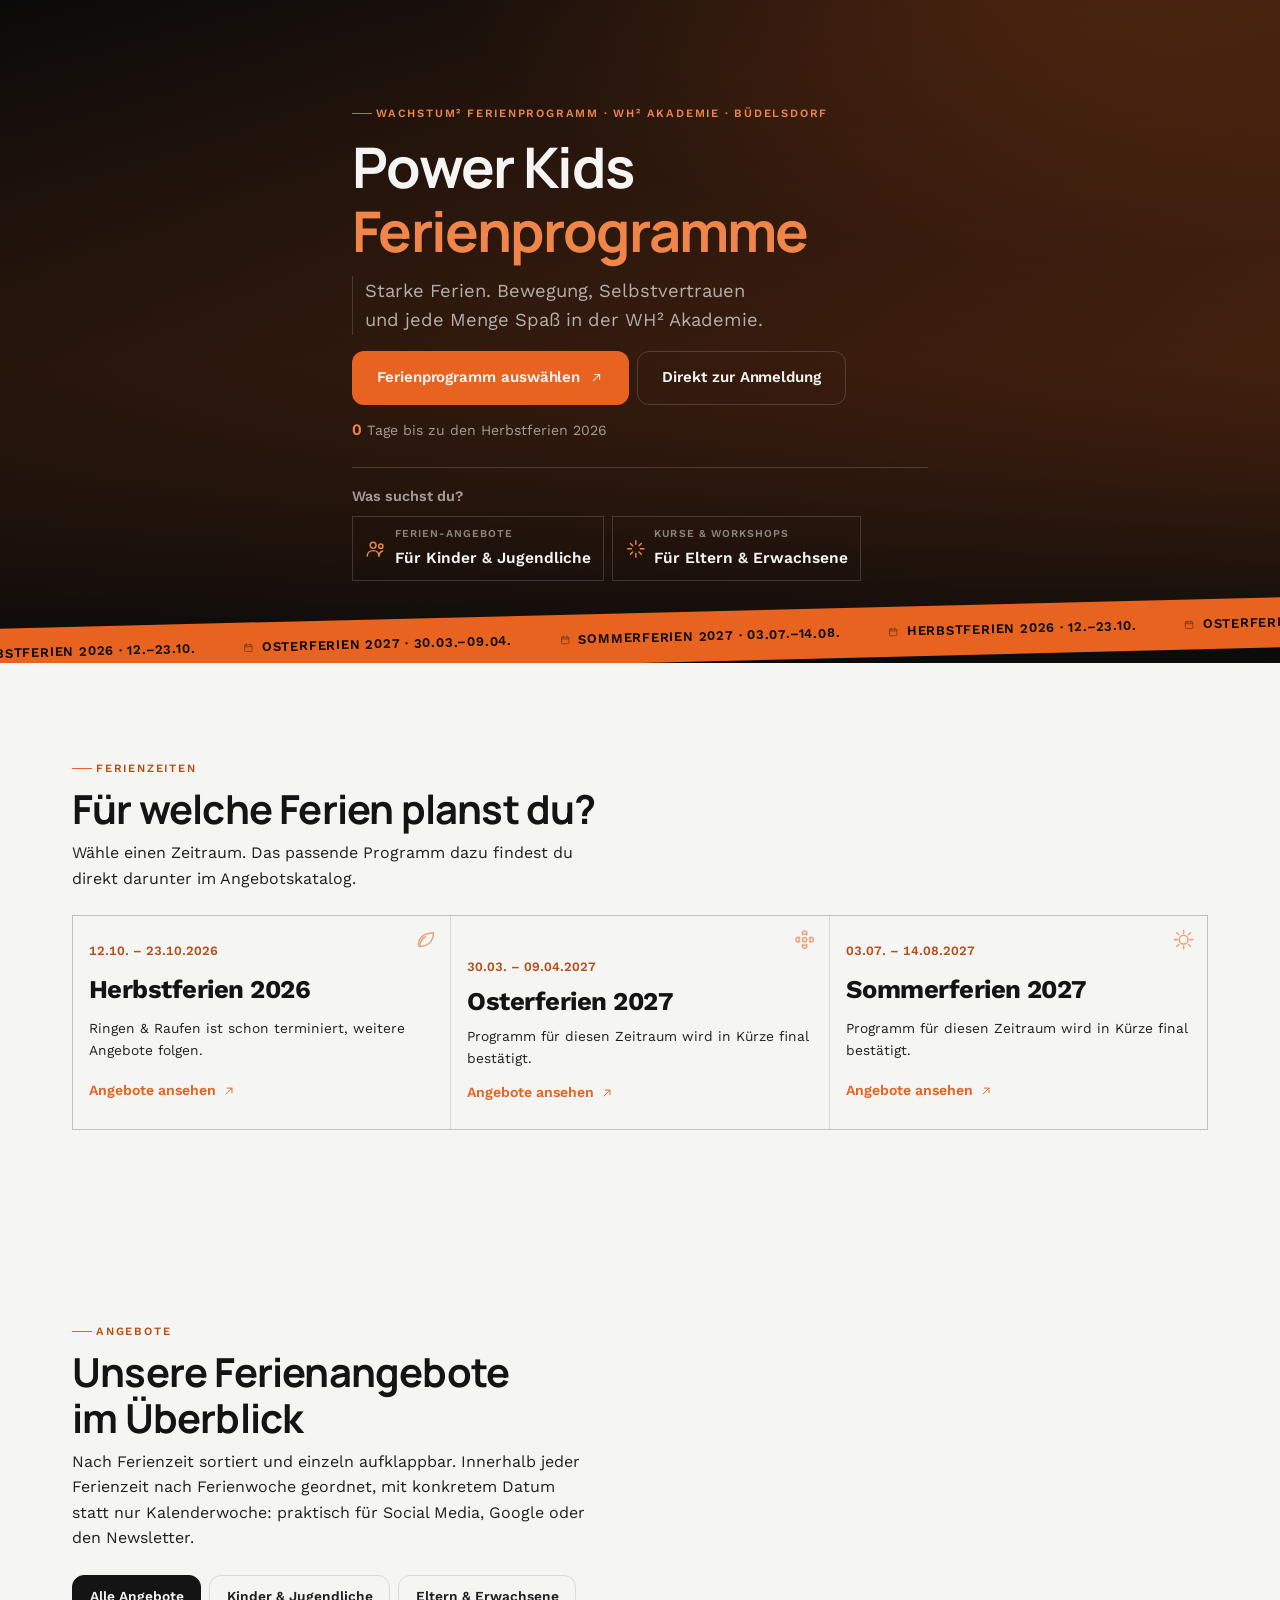
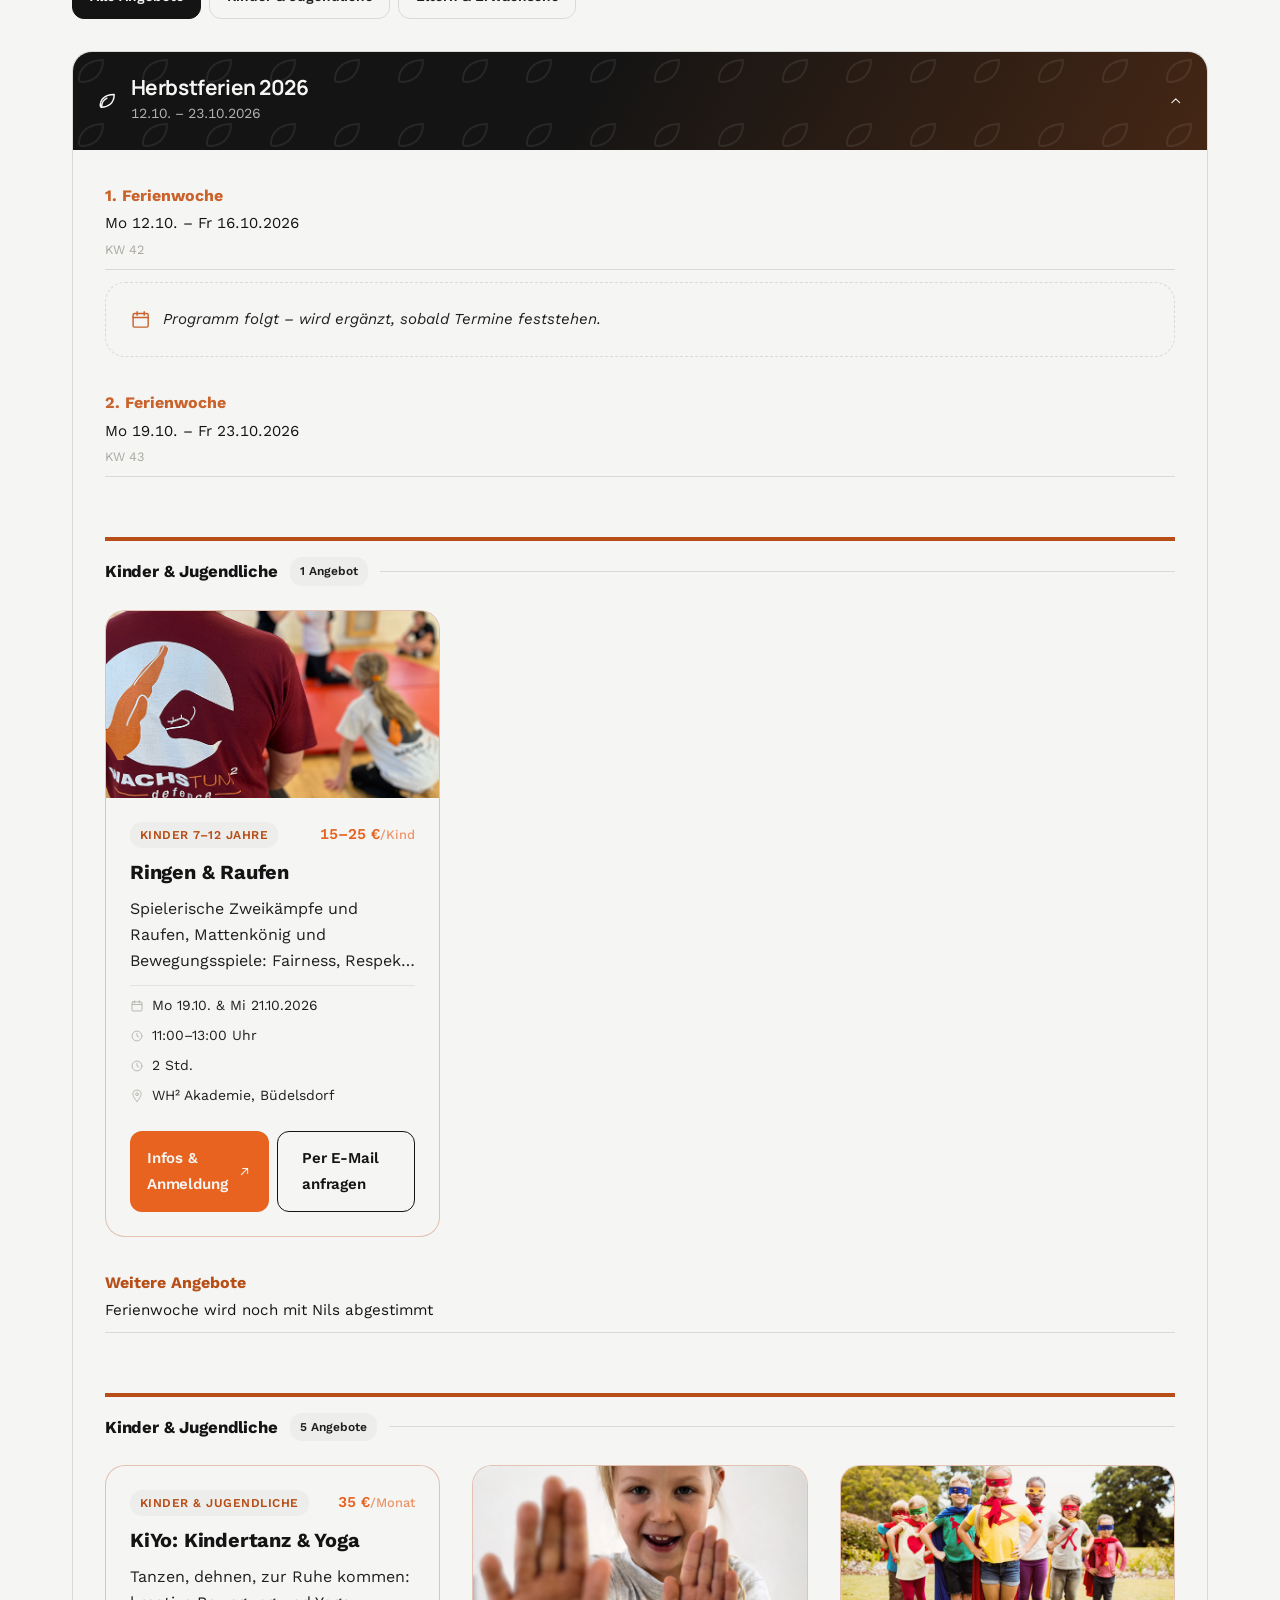
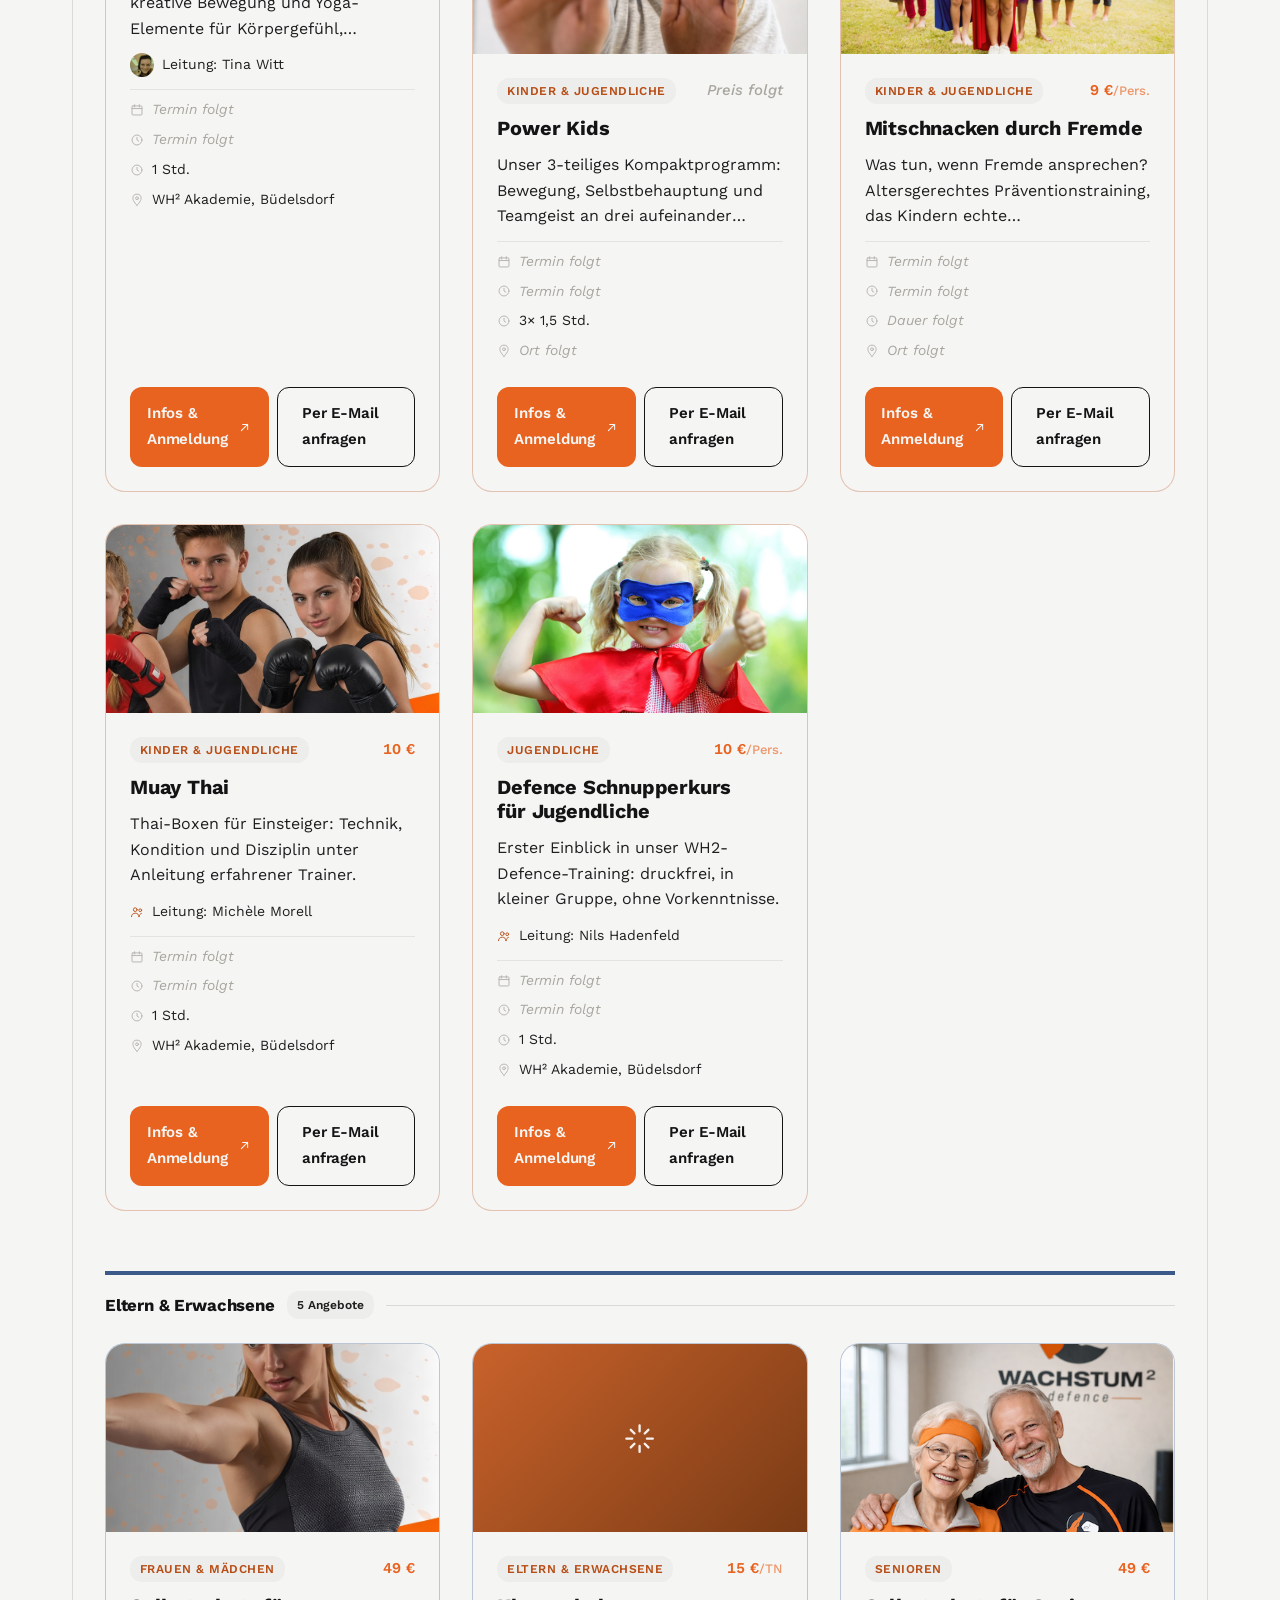
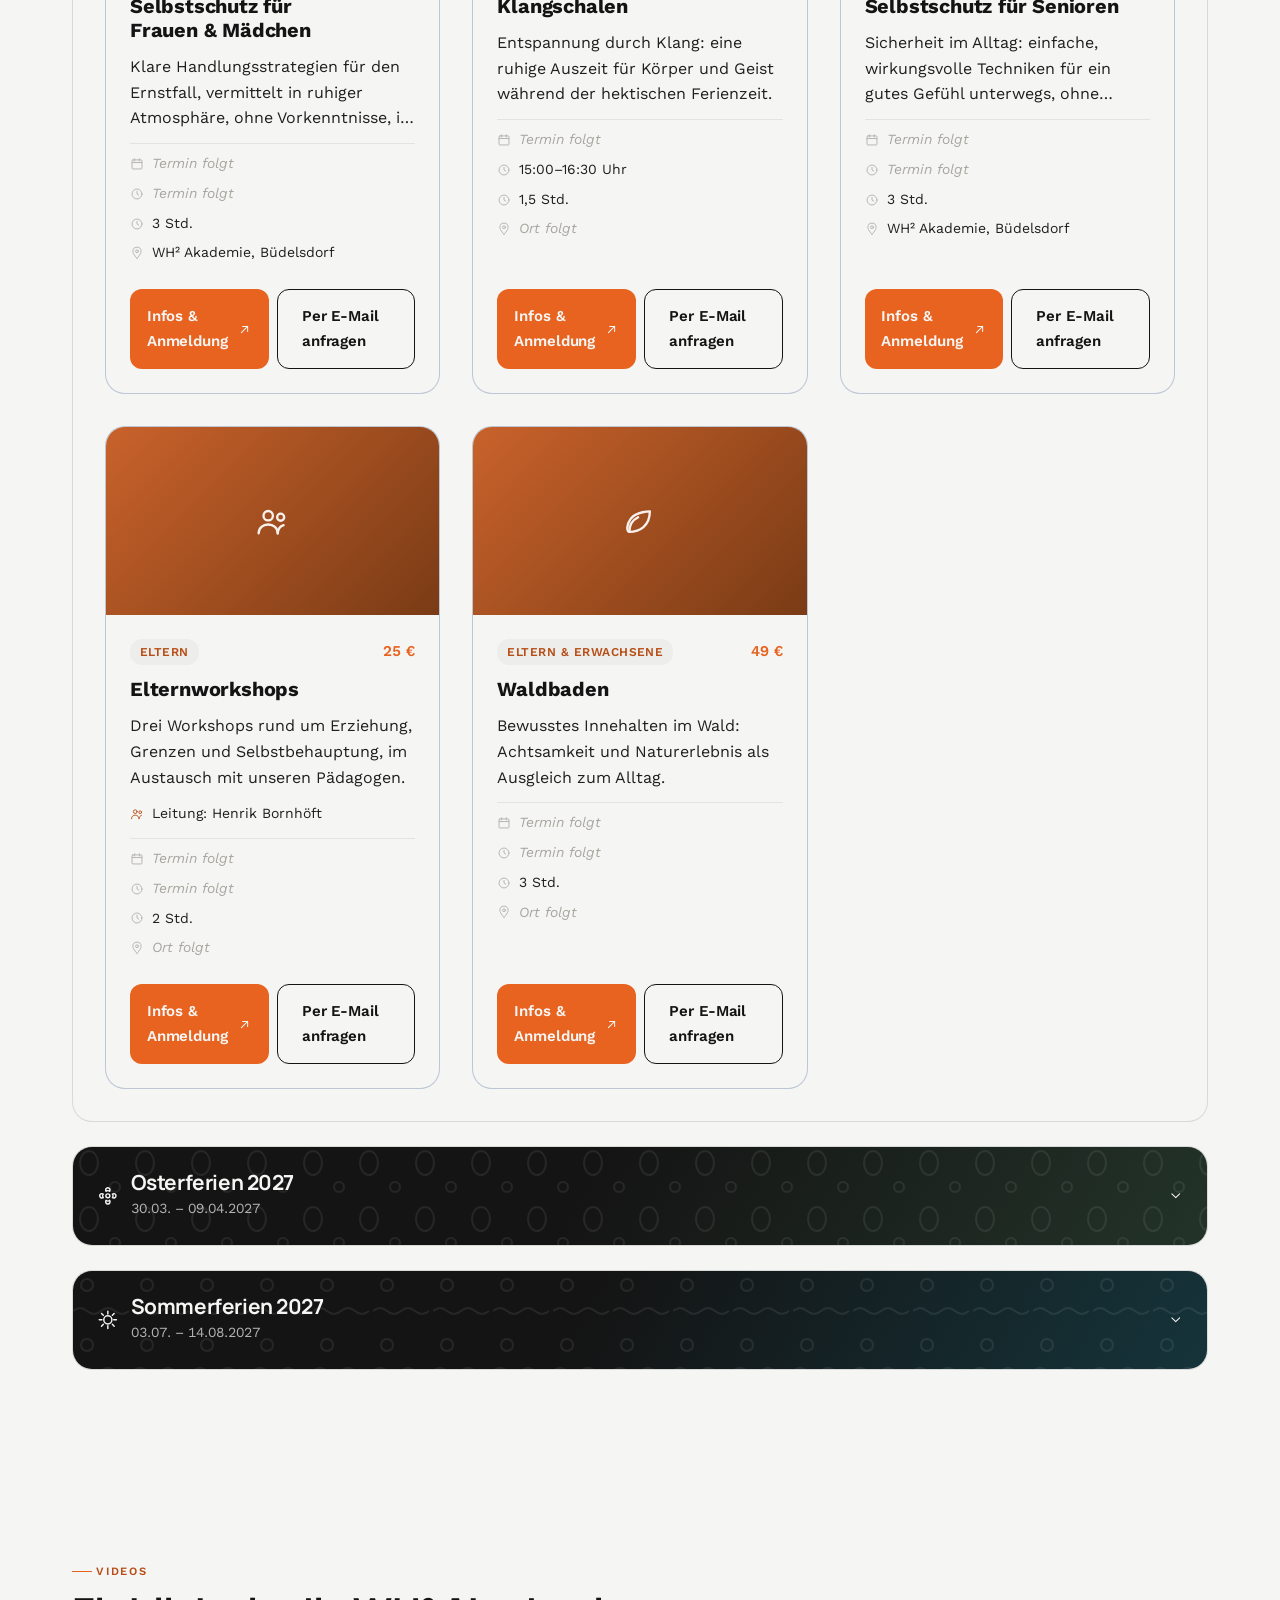
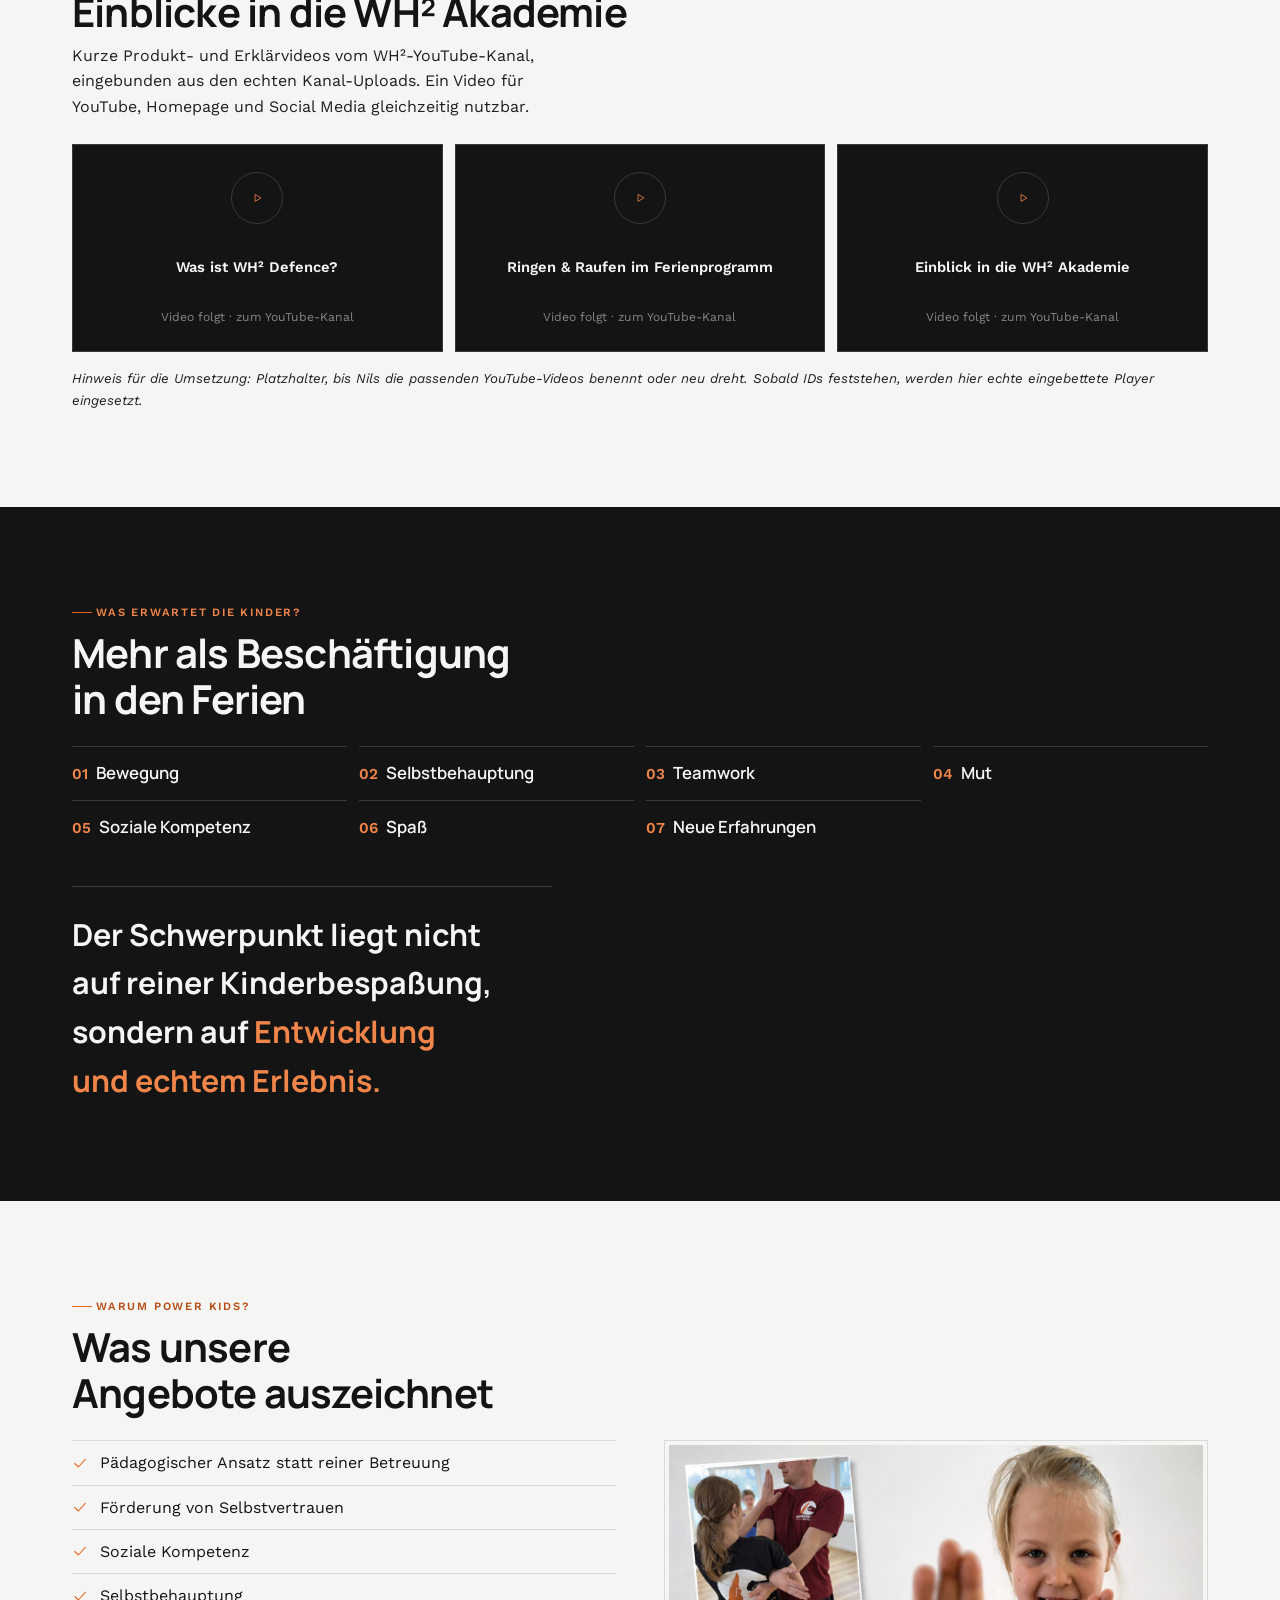
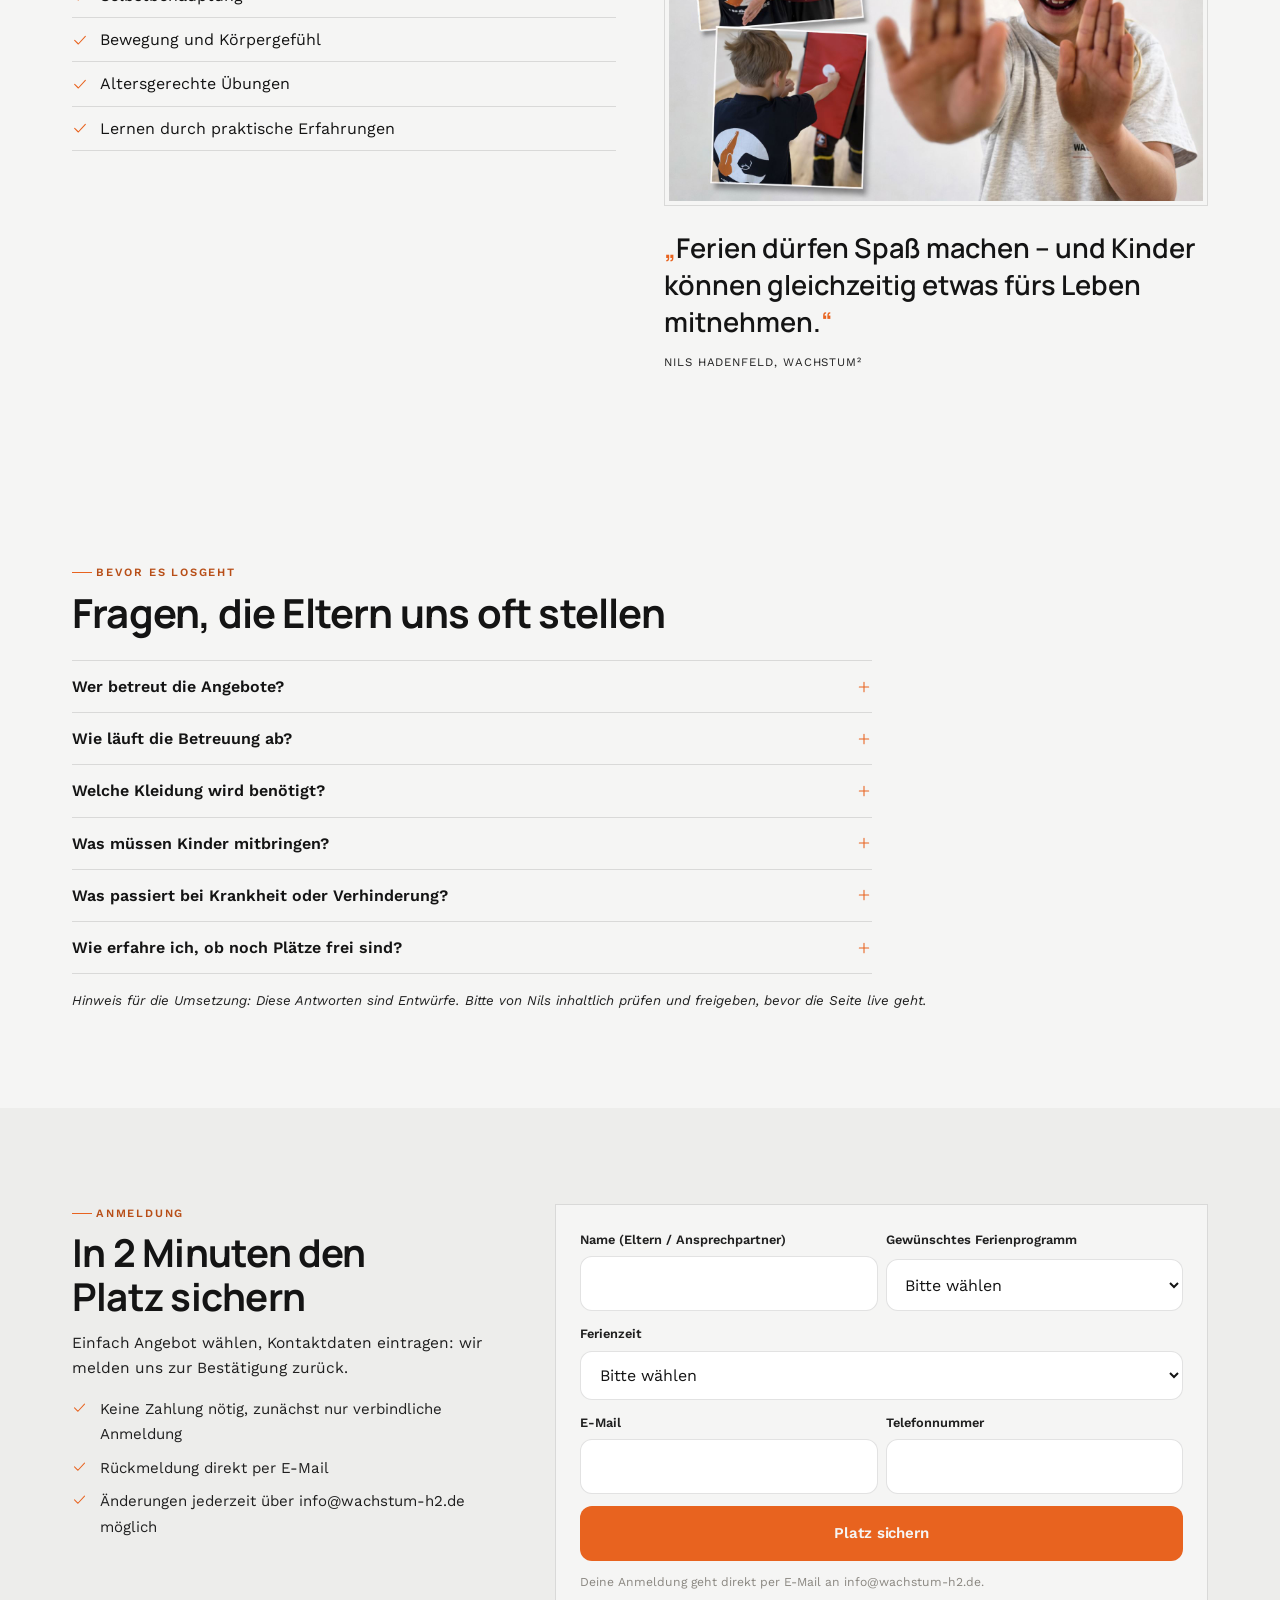
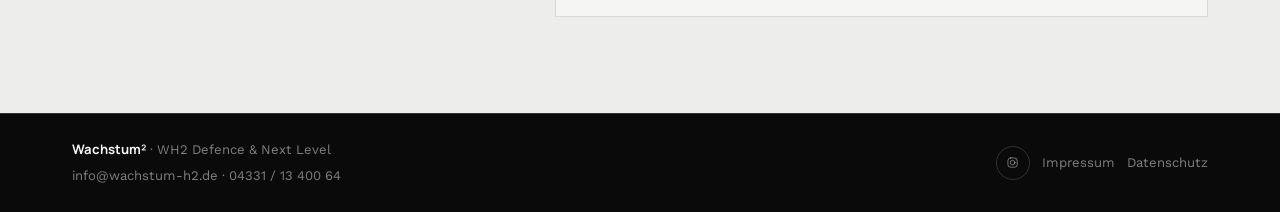
==== ferienprogramm/index.html @ d86f72c5 "Design-System-Ueberarbeitung Ferienprogramm: Spacing-Tokens, einheitliches Kachel-Skelett, Saison-Th" ====
<!DOCTYPE html>
<html lang="de">
<head>
<meta charset="UTF-8">
<title>Ferienprogramm 2026 · Power Kids · Wachstum²</title>
<meta name="viewport" content="width=device-width, initial-scale=1">
<meta name="robots" content="noindex, nofollow">
<meta name="description" content="Ferienprogramm von Wachstum² in Büdelsdorf: Selbstbehauptung, Kampfkunst und Bewegung für Kinder, Jugendliche und Erwachsene in den Schulferien. Jetzt Platz sichern.">
<link rel="canonical" href="https://wachstum-hoch-zwei.de/ferienprogramm/">

<link rel="icon" href="fotos/wachstum-icon.png" type="image/png">
<link rel="apple-touch-icon" href="fotos/wachstum-icon.png">
<meta name="theme-color" content="#F5F5F4">

<meta property="og:type" content="website">
<meta property="og:site_name" content="Wachstum² · Akademie für Selbstbehauptung">
<meta property="og:locale" content="de_DE">
<meta property="og:title" content="Ferienprogramm 2026 · Power Kids · Wachstum²">
<meta property="og:description" content="Ferienprogramm von Wachstum² in Büdelsdorf: Selbstbehauptung, Kampfkunst und Bewegung für Kinder, Jugendliche und Erwachsene in den Schulferien. Jetzt Platz sichern.">
<meta property="og:url" content="https://wachstum-hoch-zwei.de/ferienprogramm/">
<meta property="og:image" content="https://wachstum-hoch-zwei.de/ferienprogramm-og-image.jpg">
<meta property="og:image:width" content="1200">
<meta property="og:image:height" content="630">
<meta name="twitter:card" content="summary_large_image">
<meta name="twitter:title" content="Ferienprogramm 2026 · Power Kids · Wachstum²">
<meta name="twitter:description" content="Ferienprogramm von Wachstum² in Büdelsdorf: Selbstbehauptung, Kampfkunst und Bewegung für Kinder, Jugendliche und Erwachsene in den Schulferien. Jetzt Platz sichern.">
<meta name="twitter:image" content="https://wachstum-hoch-zwei.de/ferienprogramm-og-image.jpg">

<link rel="preconnect" href="https://fonts.googleapis.com">
<link rel="preconnect" href="https://fonts.gstatic.com" crossorigin>
<link href="https://fonts.googleapis.com/css2?family=Manrope:wght@500;600;700;800&family=Work+Sans:ital,wght@0,400;0,500;0,600;0,700;1,400&display=swap" rel="stylesheet">

<style>
  /* ============================================================
     DESIGN TOKENS — Wachstum² CI (Farben bereits festgelegt)
     8pt-Raster, Hairlines statt Schatten, scharfe Kanten statt Bento.
     ============================================================ */
  :root{
    --ink:        #141414;
    --ink-soft:   #1F1F1F;
    --ink-deep:   #0A0A0A;
    --paper:      #F5F5F4;
    --paper-soft: #EDEDEB;
    --copper:     #E8631F;
    --copper-light:#F0854A;
    --copper-dim: #B84E17;

    --line:      rgba(20,20,20,.12);
    --line-2:    rgba(20,20,20,.08);
    --line-dark: rgba(245,245,244,.16);
    --line-dark-2: rgba(245,245,244,.1);

    --font-display:'Manrope', ui-sans-serif, system-ui, sans-serif;
    --font-body:'Work Sans', ui-sans-serif, system-ui, sans-serif;
    /* Bewusst kein eigenes Monospace-Face mehr für Zahlen/Labels — Work Sans mit
       tabular-nums an den relevanten Stellen wirkt eingebunden statt "vom Terminal". */
    --font-mono:var(--font-body);

    /* Spacing-Skala (verbindlich, keine Ad-hoc-Werte im Markup):
       4 / 8 / 12 / 16 / 24 / 32 / 48 / 64 / 96 px — dieselben --s1..--s9-Namen
       bleiben im ganzen Dokument in Gebrauch, nur die Werte sind neu gemappt. */
    --s1:4px; --s2:8px; --s3:12px; --s4:16px; --s5:24px; --s6:32px; --s7:48px; --s8:64px; --s9:96px;

    --radius-sm:12px;   /* Badge / Button */
    --radius-lg:20px;   /* Kachel */
    --radius:12px;      /* Formularfelder u. Ä. — vorher scharfkantig, jetzt auf Radius-Skala */

    --max:1200px;
    --container-pad:20px;
    --ease:cubic-bezier(.16,1,.3,1);
  }
  @media (min-width:768px){ :root{ --container-pad:32px; } }

  *,*::before,*::after{box-sizing:border-box;}
  html{scroll-behavior:smooth;}
  html,body{ overflow-x:clip; }
  @media (prefers-reduced-motion:reduce){ html{scroll-behavior:auto;} *{animation-duration:.001ms !important; animation-iteration-count:1 !important; transition-duration:.001ms !important;} }

  body{
    margin:0;
    background:var(--paper);
    color:var(--ink);
    font-family:var(--font-body);
    font-size:15.5px;
    line-height:1.7;
    -webkit-font-smoothing:antialiased;
    -moz-osx-font-smoothing:grayscale;
  }
  img,svg{display:block; max-width:100%;}
  a{color:inherit; text-decoration:none;}
  button{font:inherit; cursor:pointer; background:none; border:0;}

  h1,h2,h3,h4{
    font-weight:700;
    line-height:1.15;
    text-wrap:balance;
    margin:0;
    letter-spacing:-.01em;
  }
  h1,h2{ font-family:var(--font-display); letter-spacing:-.02em; }
  h1{ font-size:clamp(2rem, 5vw, 3.5rem); }
  h3,h4{ font-family:var(--font-body); font-weight:700; letter-spacing:-.01em; line-height:1.2; }
  h3{ font-size:1.25rem; }
  p{margin:0; line-height:1.6;}

  .wrap{max-width:var(--max); margin-inline:auto; padding-inline:var(--container-pad);}

  /* ---------- Icons (Lucide/Phosphor-Stil, eigenes Set) ---------- */
  .icon{ width:1em; height:1em; stroke:currentColor; stroke-width:1.6; fill:none; stroke-linecap:round; stroke-linejoin:round; flex:none; vertical-align:-.15em; }
  .icon-lg{ width:1.4em; height:1.4em; }

  /* ---------- Eyebrow: schlichtes Label, keine Pille, keine Punkte ---------- */
  .eyebrow{
    display:flex; align-items:center; gap:var(--s1);
    font-family:var(--font-mono);
    font-size:.7rem;
    font-weight:600;
    letter-spacing:.16em;
    text-transform:uppercase;
    color:var(--copper-dim);
  }
  .eyebrow::before{ content:""; width:20px; height:1px; background:var(--copper); flex:none; }
  .hero .eyebrow{ color:var(--copper-light); }
  .on-dark .eyebrow{ color:var(--copper-light); }

  /* ---------- Buttons ---------- */
  .btn{
    display:inline-flex; align-items:center; justify-content:center; gap:.6em;
    padding:.9em 1.6em;
    min-height:48px;
    border-radius:var(--radius-sm);
    border:1px solid transparent;
    font-weight:600;
    font-size:.94rem;
    letter-spacing:-.005em;
    transition:transform .3s var(--ease), background .2s ease, border-color .2s ease, color .2s ease;
  }
  .btn:focus-visible{ outline:2px solid var(--copper-light); outline-offset:3px; }
  .btn .icon{ transition:transform .25s var(--ease); }
  .btn:hover .icon{ transform:translate(3px,-3px); }
  .btn-primary{ background:var(--copper); color:var(--paper); }
  .btn-primary:hover{ background:var(--copper-dim); }
  .btn-ghost{ background:transparent; border-color:var(--line-dark); color:var(--paper); }
  .btn-ghost:hover{ border-color:var(--paper); }
  .btn-outline{ background:transparent; border-color:var(--ink); color:var(--ink); }
  .btn-outline:hover{ background:var(--ink); color:var(--paper); }
  .btn-block{ width:100%; justify-content:center; }
  .btn-sm{ padding:.6em 1.1em; font-size:.82rem; }

  /* ============================================================
     HERO — asymmetrisch, Typografie als Bildträger
     ============================================================ */
  .hero{
    position:relative;
    background:var(--ink-deep);
    color:var(--paper);
    padding:clamp(64px,10vw,104px) 0 0;
    overflow:clip;
  }

  /* ---- Hintergrund-Fotoloop: 4 Fotos, Duoton in der Markenfarbe, ruhige
     Überblendung + leichter Zoom. Kein echtes Video nötig, wirkt aber wie eins. ---- */
  .hero-bg{ position:absolute; inset:0; z-index:0; }
  .hero-bg img{
    position:absolute; inset:0; width:100%; height:100%; object-fit:cover;
    opacity:0; transform:scale(1.02);
    filter:grayscale(1) contrast(1.15) brightness(.85);
    animation:heroFrame 32s infinite;
  }
  .hero-bg img:nth-child(1){ animation-delay:0s; }
  .hero-bg img:nth-child(2){ animation-delay:-8s; }
  .hero-bg img:nth-child(3){ animation-delay:-16s; }
  .hero-bg img:nth-child(4){ animation-delay:-24s; }
  @keyframes heroFrame{
    0%   { opacity:0; transform:scale(1.02); }
    4%   { opacity:1; }
    26%  { opacity:1; transform:scale(1.12); }
    30%  { opacity:0; }
    100% { opacity:0; transform:scale(1.12); }
  }
  .hero-bg::after{
    content:"";
    position:absolute; inset:0;
    background:linear-gradient(165deg, var(--ink-deep) 0%, var(--copper-dim) 100%);
    mix-blend-mode:color;
  }
  .hero-bg::before{
    content:"";
    position:absolute; inset:0; z-index:1;
    background:
      radial-gradient(1000px 500px at 85% -10%, rgba(232,99,31,.2), transparent 65%),
      linear-gradient(180deg, rgba(10,10,10,.35) 0%, rgba(10,10,10,.55) 55%, var(--ink-deep) 100%);
  }
  @media (prefers-reduced-motion:reduce){
    .hero-bg img{ animation:none; opacity:0; transform:none; }
    .hero-bg img:first-child{ opacity:1; }
  }
  /* Unter 768px nur noch 2 Fotos statt 4 — ruhigerer, schnellerer Wechsel auf kleinem Screen,
     gleiche Keyframe-Kurve (nutzt %-Werte), nur die Zykluslänge wird halbiert. */
  @media (max-width:767px){
    .hero-bg img:nth-child(3), .hero-bg img:nth-child(4){ display:none; }
    .hero-bg img{ animation-duration:16s; }
    .hero-bg img:nth-child(1){ animation-delay:0s; }
    .hero-bg img:nth-child(2){ animation-delay:-8s; }
  }

  .hero-inner{ position:relative; z-index:1; display:grid; gap:var(--s3); max-width:640px; padding-bottom:var(--s6); }
  .hero h1{
    font-size:clamp(2rem, 5vw, 3.5rem);
    letter-spacing:-.03em;
  }
  .hero h1 .accent{
    display:block;
    color:var(--copper-light);
    font-weight:700;
  }
  .hero .slogan{
    font-size:clamp(1rem,1.6vw,1.15rem);
    color:rgba(245,245,244,.68);
    max-width:38ch;
    line-height:1.6;
    padding-left:var(--s3);
    border-left:1px solid var(--line-dark);
  }
  .hero-ctas{ display:flex; flex-wrap:wrap; gap:var(--s2); margin-top:var(--s1); }

  /* ---- Marquee ribbon ---- */
  .marquee-band{
    position:relative;
    z-index:1;
    transform:rotate(-1.4deg);
    background:var(--copper);
    margin:0 -6% 0;
    overflow-x:clip;
    overflow-y:hidden;
  }
  .marquee-track{ display:flex; width:max-content; animation:marquee 32s linear infinite; }
  @media (prefers-reduced-motion:reduce){ .marquee-track{ animation:none; } }
  .marquee-track span{
    display:flex; align-items:center; gap:var(--s2);
    font-family:var(--font-mono);
    font-weight:600;
    font-size:.82rem;
    letter-spacing:.06em;
    text-transform:uppercase;
    color:var(--ink-deep);
    padding:14px 24px;
    white-space:nowrap;
  }
  .marquee-track span .icon{ width:.8em; height:.8em; opacity:.55; }
  @keyframes marquee{ from{ transform:translateX(0); } to{ transform:translateX(-50%); } }

  .audience-pick{
    margin-top:var(--s3); padding-top:var(--s4);
    border-top:1px solid var(--line-dark);
    display:grid; gap:var(--s2);
  }
  .audience-pick .label{ font-weight:600; color:rgba(245,245,244,.6); font-size:.9rem; }
  .audience-row{ display:flex; flex-wrap:wrap; gap:var(--s2); }
  .audience-btn{
    display:flex; align-items:center; gap:var(--s2);
    padding:var(--s2) var(--s3);
    border:1px solid var(--line-dark);
    color:var(--paper);
    font-weight:600;
    text-align:left;
    transition:border-color .2s ease, transform .3s var(--ease), gap .2s ease;
  }
  .audience-btn:hover{ border-color:var(--copper-light); gap:calc(var(--s2) + 4px); }
  .audience-btn .icon{ color:var(--copper-light); }
  .audience-btn .tag{ font-family:var(--font-mono); font-size:.66rem; letter-spacing:.1em; text-transform:uppercase; color:rgba(245,245,244,.5); display:block; margin-bottom:2px; }

  /* ---------- Countdown — eine echte, berechnete Zahl, ruhig dargestellt.
     Bleibt unsichtbar, bis JS einen echten Wert eingesetzt hat (kein "– Tage"-Platzhalter). ---------- */
  .hero-countdown{
    font-size:.88rem;
    color:rgba(245,245,244,.6);
    display:none;
  }
  .hero-countdown.is-ready{ display:block; }
  .hero-countdown .val{
    font-family:var(--font-mono); font-variant-numeric:tabular-nums;
    font-weight:600; color:var(--copper-light); font-size:1rem;
  }

  /* ============================================================
     SECTION SCAFFOLD — großzügiger Whitespace
     ============================================================ */
  /* Sektions-Padding: 48px mobil, 80px ab 768px, 96px ab 1200px */
  section{ padding:48px 0; }
  @media (min-width:768px){ section{ padding:80px 0; } }
  @media (min-width:1200px){ section{ padding:96px 0; } }
  .section-head{ display:grid; gap:var(--s2); max-width:640px; margin-bottom:var(--s5); }
  .section-head h2{ font-size:clamp(1.6rem,3.5vw,2.5rem); letter-spacing:-.02em; text-wrap:balance; }
  .section-head p{ color:var(--ink-soft); font-size:1rem; max-width:52ch; }
  .section-head.on-dark p{ color:rgba(245,245,244,.62); }
  .divider{ height:1px; background:var(--line); border:0; margin:0; }
  .on-dark{ color:var(--paper); }

  /* ============================================================
     FERIEN-AUSWAHL — gestaffelt, nicht symmetrisch
     ============================================================ */
  .season-grid{ display:grid; grid-template-columns:repeat(3,1fr); gap:1px; background:var(--line); border:1px solid var(--line); }
  @media (max-width:820px){ .season-grid{ grid-template-columns:1fr; } }
  .season-card{
    position:relative;
    background:var(--paper);
    padding:var(--s5) var(--s4);
    display:grid; gap:var(--s2);
    text-align:left;
    transition:background .25s ease, padding-top .3s var(--ease);
  }
  .season-card:nth-child(2){ padding-top:calc(var(--s5) + var(--s4)); }
  @media (max-width:820px){ .season-card:nth-child(2){ padding-top:var(--s5); } }
  .season-card:hover{ background:var(--ink); color:var(--paper); }
  .season-card:hover .dates{ color:var(--copper-light); }
  .season-card:hover .note{ color:rgba(245,245,244,.55); }
  .season-card .idx{ position:absolute; top:var(--s3); right:var(--s3); color:var(--copper); opacity:.55; }
  .season-card .idx .icon{ width:1.5em; height:1.5em; }
  .season-card:hover .idx{ color:var(--copper-light); opacity:1; }
  .season-card .dates{ font-family:var(--font-body); font-variant-numeric:tabular-nums; font-weight:600; font-size:.8rem; color:var(--copper-dim); transition:color .25s ease; }
  .season-card h3{ font-size:1.6rem; letter-spacing:-.02em; }
  .season-card .note{ font-size:.86rem; color:var(--ink-soft); transition:color .25s ease; }
  .season-card .go{ display:flex; align-items:center; gap:6px; font-weight:600; font-size:.88rem; color:var(--copper); margin-top:var(--s1); }
  .season-card:hover .go{ color:var(--copper-light); }

  /* ============================================================
     TOGGLE / FILTER
     ============================================================ */
  /* Horizontal scrollbare Leiste statt Umbruch — bleibt auf jeder Breite eine Zeile,
     mit scroll-snap und einem Tap-Target von mindestens 44px. */
  .toggle-row{
    display:flex; gap:var(--s2); margin-bottom:var(--s5);
    overflow-x:auto; overscroll-behavior-x:contain;
    scroll-snap-type:x proximity;
    padding-bottom:var(--s2);
    -webkit-overflow-scrolling:touch;
  }
  .toggle-chip{
    flex:none;
    scroll-snap-align:start;
    min-height:44px;
    display:inline-flex; align-items:center;
    padding:.55em 1.2em;
    border:1px solid var(--line);
    border-radius:var(--radius-sm);
    font-weight:600; font-size:.86rem;
    color:var(--ink-soft);
    transition:all .2s ease;
  }
  .toggle-chip[aria-pressed="true"]{ background:var(--ink); border-color:var(--ink); color:var(--paper); }
  .toggle-chip:hover{ border-color:var(--ink); }

  /* ============================================================
     ZIELGRUPPEN-SUBHEADER — sticky, mit Zählerchip und Akzentlinie,
     trennt "Kinder & Jugendliche" optisch klar von "Eltern & Erwachsene"
     ============================================================ */
  .audience-subheader{
    position:sticky; top:0; z-index:5;
    background:var(--paper);
    margin-top:var(--s7);
    padding:var(--s4) 0 var(--s3);
    border-top:4px solid var(--group-accent, var(--copper));
    display:flex; align-items:center; gap:var(--s3);
  }
  .week-group > .audience-subheader:first-child{ margin-top:0; }
  .audience-subheader h3{ font-size:1.05rem; }
  .audience-subheader .chip{
    font-family:var(--font-mono); font-size:.75rem; font-weight:600;
    padding:4px 10px; border-radius:var(--radius-sm);
    background:var(--paper-soft); color:var(--ink-soft); flex:none;
  }
  .audience-subheader::after{ content:""; flex:1; height:1px; background:var(--line); }
  .audience-subheader.audience--kinder{ --group-accent:var(--copper-dim); }
  .audience-subheader.audience--erwachsene{ --group-accent:#3B5A8A; }

  /* Unterschiedlicher Rahmenton je Zielgruppe, direkt an der Karte sichtbar */
  .offer-grid.group--kinder .offer-card{ border-color:rgba(184,78,23,.3); }
  .offer-grid.group--erwachsene .offer-card{ border-color:rgba(59,90,138,.3); }

  /* ============================================================
     OFFER GRID — jede Kachel identisch aufgebaut (verbindliches Skelett)
     ============================================================ */
  .offer-grid{
    display:grid;
    grid-template-columns:repeat(auto-fill, minmax(320px,1fr));
    gap:var(--s5);
    align-items:stretch;
  }
  @media (min-width:768px){ .offer-grid{ gap:var(--s6); } }

  .offer-card{
    position:relative;
    display:flex; flex-direction:column;
    height:100%;
    background:var(--paper);
    border:1px solid var(--line);
    border-radius:var(--radius-lg);
    overflow:hidden;
    scroll-margin-top:24px;
    transition:transform .2s var(--ease), box-shadow .2s var(--ease);
  }
  @media (hover:hover) and (pointer:fine){
    .offer-card:hover{ transform:translateY(-4px); box-shadow:0 16px 32px rgba(20,20,20,.14); }
  }

  /* ---- Slot 1: Bild, immer 16:9 — Karten ohne Foto bekommen ein Fallback-Panel
     im Saison-Farbverlauf mit Angebots-Icon, die Bildhöhe fehlt nie. ---- */
  .offer-card-photo{ aspect-ratio:16/9; overflow:hidden; flex:none; background:var(--paper-soft); }
  .offer-card-photo img{ width:100%; height:100%; object-fit:cover; display:block; }
  .offer-card-fallback{
    aspect-ratio:16/9; flex:none;
    display:grid; place-items:center;
    background:linear-gradient(135deg, var(--season-accent, var(--copper)) 0%, var(--season-accent-dim, var(--copper-dim)) 100%);
  }
  .offer-card-fallback .icon{ width:2.2rem; height:2.2rem; color:#fff; opacity:.92; }

  .offer-card-body{ padding:var(--s5); display:flex; flex-direction:column; gap:var(--s3); flex:1 1 auto; }

  /* ---- Slot 2: Zielgruppen-Chip + Preis, eine Zeile ---- */
  .offer-card-toprow{ display:flex; align-items:center; justify-content:space-between; gap:var(--s3); }
  .offer-zielgruppe{
    display:inline-flex; align-items:center; gap:5px;
    font-size:.75rem; font-weight:600; color:var(--copper-dim);
    text-transform:uppercase; letter-spacing:.04em;
    padding:3px 10px; border-radius:var(--radius-sm); background:var(--paper-soft);
  }
  .price-tag{ font-family:var(--font-body); font-variant-numeric:tabular-nums; font-weight:600; font-size:.94rem; color:var(--copper); white-space:nowrap; }
  .price-tag .unit{ opacity:.65; font-weight:500; font-size:.86em; }
  .price-tag.tbd{ color:#A9A69F; font-style:italic; font-weight:500; }

  /* ---- Slot 3: Titel, max. 2 Zeilen ---- */
  .offer-card h3{
    font-size:1.25rem; letter-spacing:-.01em;
    display:-webkit-box; -webkit-line-clamp:2; -webkit-box-orient:vertical; overflow:hidden;
  }

  /* ---- Slot 4: Beschreibung, min-height für 3 Zeilen, danach abgeschnitten ---- */
  .offer-desc{
    color:var(--ink-soft); font-size:1rem; line-height:1.6;
    display:-webkit-box; -webkit-line-clamp:3; -webkit-box-orient:vertical; overflow:hidden;
    min-height:calc(1.6em * 3);
  }

  .offer-trainer{ display:flex; align-items:center; gap:8px; font-size:.875rem; color:var(--ink-soft); }
  .offer-trainer .icon{ color:var(--copper-dim); }
  .offer-trainer-avatar{ width:24px; height:24px; border-radius:999px; object-fit:cover; flex:none; }

  /* ---- Slot 5: Meta-Block — Datum / Uhrzeit / Dauer / Ort, je eigene Zeile,
     fehlende Werte als gedimmter Platzhalter, nie weggelassen ---- */
  .offer-meta{
    display:grid; gap:6px;
    font-size:.875rem; color:var(--ink-soft);
    padding-top:var(--s2); border-top:1px solid var(--line-2);
  }
  .offer-meta span{ display:flex; align-items:center; gap:8px; }
  .offer-meta .icon{ color:#B5B3AE; flex:none; }
  .offer-meta .ph{ color:#A9A69F; font-style:italic; }

  /* ---- Slot 6: Buttons, per margin-top:auto immer unten bündig ---- */
  .offer-cta-row{
    margin-top:auto; padding-top:var(--s3);
    display:flex; flex-direction:column; gap:var(--s2);
  }
  @media (min-width:640px){
    .offer-cta-row{ flex-direction:row; }
    .offer-cta-row .btn{ flex:1; }
  }
  .offer-cta-row .btn{ min-width:0; }

  /* ============================================================
     SAISON-AKKORDEON — jede Ferienzeit als eigener, aufklappbarer Block,
     mit dezentem Saison-Muster (max. 8% Deckkraft) im Kopfbereich
     ============================================================ */
  .season-block{ border:1px solid var(--line); background:var(--paper); border-radius:var(--radius-lg); overflow:hidden; }
  .season-block + .season-block{ margin-top:var(--s5); }
  .season-block-head{
    position:relative;
    list-style:none; cursor:pointer;
    display:flex; align-items:center; gap:var(--s3);
    padding:var(--s5);
    background:var(--ink); color:var(--paper);
    overflow:hidden;
  }
  .season-block-head::-webkit-details-marker{ display:none; }
  .season-block-head::before{
    content:""; position:absolute; inset:0; z-index:0;
    background-repeat:repeat; opacity:.08; mix-blend-mode:screen;
  }
  .season-block-head > *{ position:relative; z-index:1; }
  .season-block-head .season-icon{ color:var(--paper); flex:none; }
  .season-block-head .season-title{ flex:1; display:grid; gap:2px; }
  .season-block-head h2{ font-size:1.3rem; color:var(--paper); }
  .season-block-head .season-dates{ font-size:.875rem; color:rgba(245,245,244,.7); font-variant-numeric:tabular-nums; }
  .season-block-head .chevron{ transition:transform .3s var(--ease); flex:none; color:var(--paper); }
  .season-block[open] .season-block-head .chevron{ transform:rotate(180deg); }

  /* Drei klar unterscheidbare Saison-Bereiche: eigene Akzentfarbe je Klasse,
     als CSS-Variable weitergereicht (auch an Fallback-Panels ohne Foto). */
  .season-block.season--herbst{ --season-accent:#C9622B; --season-accent-dim:#7A3B15; }
  .season-block.season--ostern{ --season-accent:#5C9271; --season-accent-dim:#33553F; }
  .season-block.season--sommer{ --season-accent:#2C93A8; --season-accent-dim:#165764; }
  .season-block.season--herbst .season-block-head{ background:linear-gradient(120deg, var(--ink) 45%, var(--season-accent-dim) 160%); }
  .season-block.season--ostern .season-block-head{ background:linear-gradient(120deg, var(--ink) 45%, var(--season-accent-dim) 160%); }
  .season-block.season--sommer .season-block-head{ background:linear-gradient(120deg, var(--ink) 45%, var(--season-accent-dim) 160%); }
  /* Blattmuster (Herbst) */
  .season-block.season--herbst .season-block-head::before{
    background-image:url("data:image/svg+xml,%3Csvg xmlns='http://www.w3.org/2000/svg' width='64' height='64'%3E%3Cpath d='M8 30c11 0 22-6 22-22 0 0-14 0-20 8-5 6-5 14-2 14Z' fill='none' stroke='%23F5F5F4' stroke-width='2'/%3E%3C/svg%3E");
    background-size:64px 64px;
  }
  /* Blüten-/Eimuster (Ostern) */
  .season-block.season--ostern .season-block-head::before{
    background-image:url("data:image/svg+xml,%3Csvg xmlns='http://www.w3.org/2000/svg' width='56' height='56'%3E%3Cellipse cx='16' cy='16' rx='9' ry='12' fill='none' stroke='%23F5F5F4' stroke-width='2'/%3E%3Ccircle cx='42' cy='40' r='5' fill='none' stroke='%23F5F5F4' stroke-width='2'/%3E%3C/svg%3E");
    background-size:56px 56px;
  }
  /* Wasser-/Sonnenmuster (Sommer) */
  .season-block.season--sommer .season-block-head::before{
    background-image:url("data:image/svg+xml,%3Csvg xmlns='http://www.w3.org/2000/svg' width='60' height='60'%3E%3Ccircle cx='14' cy='14' r='6' fill='none' stroke='%23F5F5F4' stroke-width='2'/%3E%3Cpath d='M0 40q7-6 14 0t14 0t14 0t14 0' fill='none' stroke='%23F5F5F4' stroke-width='2'/%3E%3C/svg%3E");
    background-size:60px 60px;
  }

  .season-block-body{ padding:var(--s5); display:grid; gap:var(--s6); }
  @media (min-width:768px){ .season-block-body{ padding:var(--s6); } }

  /* Ruhiger Leerzustand — für einzelne Ferienwochen ohne Angebot UND für ganze
     Ferienzeiten, für die noch nichts feststeht (dasselbe Muster statt einer
     leeren Sektion). */
  .week-empty, .season-placeholder-note{
    display:flex; align-items:center; gap:var(--s3);
    padding:var(--s5); border:1px dashed var(--line); border-radius:var(--radius-lg);
    color:var(--ink-soft); font-size:.95rem; font-style:italic;
  }
  .week-empty .icon, .season-placeholder-note .icon{ color:var(--season-accent, var(--copper)); flex:none; }

  .week-group{ display:grid; gap:var(--s3); }

  /* ---- Ferienwochen-Header, immer dreizeilig: Nummer / Datum / KW ---- */
  .week-header{
    display:grid; gap:2px;
    padding-bottom:var(--s2); border-bottom:1px solid var(--line);
  }
  .week-header .week-num{ font-weight:700; font-size:1rem; color:var(--season-accent, var(--copper-dim)); }
  .week-header .week-dates{ font-size:.95rem; color:var(--ink); font-variant-numeric:tabular-nums; }
  .week-header .week-kw{ font-size:.8rem; color:#A9A69F; }
  /* Nicht-terminierte Sammelgruppe: gleicher Look, aber ohne KW-Zeile */
  .week-header.week-header--misc .week-num{ color:var(--copper-dim); }

  /* ============================================================
     VIDEOS
     ============================================================ */
  .video-grid{ display:grid; grid-template-columns:repeat(3,1fr); gap:var(--s3); }
  @media (max-width:820px){ .video-grid{ grid-template-columns:1fr; } }
  .video-card{
    border:1px solid var(--line-dark);
    aspect-ratio:16/9;
    display:grid; place-items:center; justify-items:center;
    background:var(--ink); color:rgba(245,245,244,.5);
    text-align:center; padding:var(--s3);
  }
  .video-card .play{
    width:52px; height:52px; border-radius:999px; border:1px solid var(--line-dark);
    display:grid; place-items:center; color:var(--copper-light); margin-bottom:var(--s2);
  }
  .video-card strong{ color:var(--paper); font-size:.92rem; font-weight:600; }
  .video-card span{ font-size:.76rem; margin-top:4px; }

  /* ============================================================
     BENEFITS — dunkel, große Zahlen als Grafikersatz
     ============================================================ */
  .benefits{ background:var(--ink); color:var(--paper); }
  .benefit-grid{ display:grid; grid-template-columns:repeat(4,1fr); column-gap:var(--s3); }
  @media (max-width:900px){ .benefit-grid{ grid-template-columns:repeat(2,1fr); } }
  .benefit-item{
    padding:var(--s3) 0;
    border-top:1px solid var(--line-dark);
    display:flex; align-items:baseline; gap:var(--s2);
  }
  .benefit-item .n{ font-family:var(--font-mono); font-size:.95rem; font-weight:600; color:var(--copper-light); }
  .benefit-item strong{ font-family:var(--font-display); font-size:1.05rem; font-weight:600; }
  .benefits-tagline{
    margin-top:var(--s6); padding-top:var(--s5); border-top:1px solid var(--line-dark);
    font-family:var(--font-display); font-weight:700;
    font-size:clamp(1.3rem,3vw,1.9rem);
    color:var(--paper); text-wrap:balance; max-width:24ch;
  }
  .benefits-tagline em{ font-style:normal; color:var(--copper-light); }

  /* ============================================================
     WARUM POWER KIDS
     ============================================================ */
  .why-grid{ display:grid; grid-template-columns:1fr 1fr; gap:var(--s7); align-items:start; }
  .why-grid > *{ min-width:0; }
  @media (max-width:820px){ .why-grid{ grid-template-columns:1fr; gap:var(--s5); } }
  .why-list{ list-style:none; margin:0; padding:0; display:grid; }
  .why-list li{ display:flex; align-items:center; gap:var(--s3); font-size:1rem; padding:var(--s2) 0; border-top:1px solid var(--line); }
  .why-list li:last-child{ border-bottom:1px solid var(--line); }
  .why-list .icon{ color:var(--copper); flex:none; }
  .why-quote{
    padding-top:var(--s2);
    font-family:var(--font-display);
    font-weight:600;
    font-size:clamp(1.3rem,2.6vw,1.7rem);
    line-height:1.35;
    color:var(--ink);
    position:relative;
  }
  .why-quote::before{ content:"„"; color:var(--copper); }
  .why-quote::after{ content:"“"; color:var(--copper); }
  .why-quote-src{ margin-top:var(--s3); font-family:var(--font-mono); font-size:.72rem; letter-spacing:.08em; text-transform:uppercase; color:var(--ink-soft); }

  /* ---- Echtes Trainingsfoto, unbearbeitet (kein Duoton) — bewusst der eine Moment
     auf der Seite, an dem ein Foto ohne Stilfilter für sich steht. ---- */
  .why-photo{
    border:1px solid var(--line);
    padding:var(--s1);
    margin-bottom:var(--s4);
  }
  .why-photo img{ width:100%; height:auto; display:block; }

  /* ============================================================
     FAQ
     ============================================================ */
  .faq-list{ display:grid; max-width:800px; border-top:1px solid var(--line); }
  .faq-item{ border-bottom:1px solid var(--line); }
  .faq-item summary{
    list-style:none; cursor:pointer;
    display:flex; justify-content:space-between; align-items:center; gap:var(--s3);
    padding:var(--s3) 0; font-weight:600; font-size:1rem;
  }
  .faq-item summary::-webkit-details-marker{ display:none; }
  .faq-item summary .icon{ color:var(--copper); transition:transform .25s var(--ease); flex:none; }
  .faq-item[open] summary .icon{ transform:rotate(45deg); }
  .faq-item .a{ padding:0 0 var(--s4); color:var(--ink-soft); font-size:.94rem; max-width:64ch; }
  .faq-note{ margin-top:var(--s4); font-size:.84rem; color:var(--ink-soft); font-style:italic; }

  /* ============================================================
     ANMELDUNG
     ============================================================ */
  .signup{ background:var(--paper-soft); }
  .signup-grid{ display:grid; grid-template-columns:.8fr 1.2fr; gap:var(--s7); align-items:start; }
  .signup-grid > *{ min-width:0; }
  @media (max-width:1020px){ .signup-grid{ grid-template-columns:1fr; gap:var(--s5); } }
  .signup-side ul{ list-style:none; margin:var(--s4) 0 0; padding:0; display:grid; gap:var(--s2); min-width:0; }
  .signup-side li{ position:relative; padding-left:28px; font-size:.94rem; color:var(--ink-soft); }
  .signup-side li .icon{ position:absolute; left:0; top:.2em; color:var(--copper); }

  form.card{
    background:var(--paper);
    border:1px solid var(--line);
    padding:clamp(var(--s4),4vw,var(--s5));
    display:grid; gap:var(--s3);
  }
  form.card > *{ min-width:0; }
  .field{ display:grid; gap:6px; min-width:0; }
  .field label{ font-size:.8rem; font-weight:600; color:var(--ink-soft); }
  .field input, .field select{
    font:inherit; font-size:16px; /* verhindert automatisches Zoomen bei Fokus auf iOS */
    min-height:48px;
    padding:.8em .9em;
    border:1px solid var(--line); border-radius:var(--radius);
    background:#fff;
    color:var(--ink);
    width:100%;
    min-width:0;
  }
  .field input:focus, .field select:focus{ outline:2px solid var(--copper); outline-offset:1px; border-color:var(--copper); }
  .field-row{ display:grid; grid-template-columns:1fr 1fr; gap:var(--s2); min-width:0; }
  .field-row > *{ min-width:0; }
  @media (max-width:520px){ .field-row{ grid-template-columns:1fr; } }
  .kid-fields{ display:grid; gap:var(--s2); padding:var(--s2) var(--s2) 0; border-top:1px dashed var(--line); }
  .kid-fields legend{ font-family:var(--font-mono); font-size:.68rem; text-transform:uppercase; letter-spacing:.08em; color:var(--copper-dim); padding:0; margin-bottom:var(--s1); }
  .form-foot{ font-size:.76rem; color:#8a8781; line-height:1.6; }
  .thankyou{ display:none; text-align:center; padding:var(--s5) var(--s3); }
  .thankyou.show{ display:block; }
  .thankyou .mark{ width:48px; height:48px; border:1px solid var(--copper); color:var(--copper); display:grid; place-items:center; margin:0 auto var(--s3); }
  form.card.hidden{ display:none; }

  /* ============================================================
     FOOTER
     ============================================================ */
  footer{ background:var(--ink-deep); color:rgba(245,245,244,.5); padding:var(--s5) 0; border-top:1px solid var(--line-dark); }
  footer .wrap{ display:flex; flex-wrap:wrap; justify-content:space-between; align-items:center; gap:var(--s3); font-size:.82rem; }
  footer strong{ color:var(--paper); font-family:var(--font-display); }
  footer .foot-contact{ display:flex; flex-direction:column; gap:4px; }
  footer .foot-links{ display:flex; flex-wrap:wrap; align-items:center; gap:var(--s3); }
  footer .foot-links a{ color:rgba(245,245,244,.5); transition:color .2s ease; }
  footer .foot-links a:hover{ color:var(--paper); }
  footer .foot-social{ display:inline-flex; align-items:center; justify-content:center; width:34px; height:34px; border:1px solid var(--line-dark); border-radius:999px; color:rgba(245,245,244,.6); transition:border-color .2s ease, color .2s ease; }
  footer .foot-social:hover{ border-color:var(--copper-light); color:var(--copper-light); }

  /* ============================================================
     MOBILE STICKY CTA
     ============================================================ */
  .sticky-cta{
    position:fixed; left:0; right:0; bottom:0; z-index:40;
    display:none;
    padding:var(--s2); background:var(--ink);
    border-top:1px solid var(--line-dark);
  }
  .sticky-cta a{ width:100%; }
  @media (max-width:680px){ .sticky-cta{ display:flex; } body{ padding-bottom:76px; } }

  /* reveal-on-scroll */
  .reveal{ opacity:0; transform:translateY(18px); transition:opacity .6s var(--ease), transform .6s var(--ease); }
  .reveal.in{ opacity:1; transform:none; }

  ::selection{ background:var(--copper); color:var(--paper); }
</style>

<script type="application/ld+json">
{
  "@context": "https://schema.org",
  "@type": "LocalBusiness",
  "@id": "https://wachstum-hoch-zwei.de/#business",
  "name": "Wachstum² – Akademie für Selbstbehauptung",
  "image": "https://wachstum-hoch-zwei.de/assets/og/og-image.jpg",
  "logo": "https://wachstum-hoch-zwei.de/assets/logo/logo-wachstum-h2.png",
  "url": "https://wachstum-hoch-zwei.de/",
  "telephone": "+49 4331 1340064",
  "email": "info@wachstum-h2.de",
  "address": {
    "@type": "PostalAddress",
    "streetAddress": "Fehmarnstraße 16",
    "postalCode": "24782",
    "addressLocality": "Büdelsdorf",
    "addressRegion": "Schleswig-Holstein",
    "addressCountry": "DE"
  },
  "sameAs": [
    "https://www.facebook.com/profile.php?id=100090748542231",
    "https://www.instagram.com/wachstumhoch2/",
    "https://www.youtube.com/channel/UCUe3GwEOC0XnOOG2hOpWc5Q"
  ],
  "foundingDate": "2023",
  "description": "Akademie für Selbstbehauptung: Kampfkunst & Selbstverteidigung, Gewaltprävention, Coaching und Fortbildungen für Kinder, Jugendliche, Familien und Fachkräfte in Büdelsdorf und Umgebung."
}
</script>
<script type="application/ld+json">
{
  "@context": "https://schema.org",
  "@type": "BreadcrumbList",
  "itemListElement": [
    {
      "@type": "ListItem",
      "position": 1,
      "name": "Home",
      "item": "https://wachstum-hoch-zwei.de/"
    },
    {
      "@type": "ListItem",
      "position": 2,
      "name": "Ferienprogramm 2026",
      "item": "https://wachstum-hoch-zwei.de/ferienprogramm/"
    }
  ]
}
</script>
</head>
<body>
<!-- ============================================================
     ICON-SPRITE — eigenes, filigranes Set (Lucide/Phosphor-Stil)
     ============================================================ -->
<svg style="display:none" aria-hidden="true">
  <symbol id="i-arrow" viewBox="0 0 24 24"><path d="M7 17 17 7M9 7h8v8"/></symbol>
  <symbol id="i-check" viewBox="0 0 24 24"><path d="M4 12.5 9.5 18 20 6.5"/></symbol>
  <symbol id="i-plus" viewBox="0 0 24 24"><path d="M12 5v14M5 12h14"/></symbol>
  <symbol id="i-calendar" viewBox="0 0 24 24"><rect x="3.5" y="5" width="17" height="15.5" rx="1.5"/><path d="M3.5 9.5h17M8 3v4M16 3v4"/></symbol>
  <symbol id="i-clock" viewBox="0 0 24 24"><circle cx="12" cy="12" r="8.5"/><path d="M12 7.5V12l3 2"/></symbol>
  <symbol id="i-pin" viewBox="0 0 24 24"><path d="M12 21s7-6.4 7-12a7 7 0 1 0-14 0c0 5.6 7 12 7 12Z"/><circle cx="12" cy="9" r="2.4"/></symbol>
  <symbol id="i-users" viewBox="0 0 24 24"><circle cx="9" cy="8" r="3.2"/><path d="M2.5 20c0-3.6 2.9-6 6.5-6s6.5 2.4 6.5 6"/><circle cx="17.5" cy="9" r="2.4"/><path d="M15.5 20c.2-2.9 1.9-4.9 4-5.6"/></symbol>
  <symbol id="i-tag" viewBox="0 0 24 24"><path d="M11.5 3.5H5a1.5 1.5 0 0 0-1.5 1.5v6.5c0 .4.2.8.4 1.1l9 9c.6.6 1.5.6 2.1 0l6.5-6.5c.6-.6.6-1.5 0-2.1l-9-9c-.3-.3-.7-.4-1.1-.5Z"/><circle cx="8.2" cy="8.2" r="1.3"/></symbol>
  <symbol id="i-star" viewBox="0 0 24 24"><path d="M12 3v4M12 17v4M3 12h4M17 12h4M6 6l2.5 2.5M15.5 15.5 18 18M18 6l-2.5 2.5M8.5 15.5 6 18"/></symbol>
  <symbol id="i-instagram" viewBox="0 0 24 24"><rect x="3.5" y="3.5" width="17" height="17" rx="5"/><circle cx="12" cy="12" r="4.2"/><circle cx="17.2" cy="6.8" r=".6" fill="currentColor" stroke="none"/></symbol>
  <symbol id="i-leaf" viewBox="0 0 24 24"><path d="M5 19c7 0 14-4 14-14 0 0-9 0-13 5-3 4-3 9-1 9Z"/><path d="M5 19c0-4 2-8 6-10"/></symbol>
  <symbol id="i-flower" viewBox="0 0 24 24"><circle cx="12" cy="12" r="2.2"/><path d="M12 3c2 0 3 2 2 4-1-1-3-1-4 0-1-2 0-4 2-4Z"/><path d="M21 12c0 2-2 3-4 2 1-1 1-3 0-4 2-1 4 0 4 2Z"/><path d="M12 21c-2 0-3-2-2-4 1 1 3 1 4 0 1 2 0 4-2 4Z"/><path d="M3 12c0-2 2-3 4-2-1 1-1 3 0 4-2 1-4 0-4-2Z"/></symbol>
  <symbol id="i-sun" viewBox="0 0 24 24"><circle cx="12" cy="12" r="4.5"/><path d="M12 2.5v3M12 18.5v3M2.5 12h3M18.5 12h3M5 5l2 2M17 17l2 2M19 5l-2 2M7 17l-2 2"/></symbol>
  <symbol id="i-chevron" viewBox="0 0 24 24"><path d="M6 9l6 6 6-6"/></symbol>
  <symbol id="i-play" viewBox="0 0 24 24"><path d="M8 5.5v13l11-6.5Z"/></symbol>
</svg>

<!-- ============================================================ -->
<!-- HERO -->
<!-- ============================================================ -->
<header class="hero" id="top">
  <div class="hero-bg" aria-hidden="true">
    <img src="fotos/kinder-superhelden-gruppe.jpg" alt="">
    <img src="fotos/selbstschutz-training.jpg" alt="">
    <img src="fotos/wh2-training-collage.jpg" alt="">
    <img src="fotos/kind-thumbs-up.jpg" alt="">
  </div>
  <div class="wrap hero-inner">
    <span class="eyebrow">Wachstum² Ferienprogramm · WH² Akademie · Büdelsdorf</span>
    <h1>Power Kids <span class="accent">Ferienprogramme</span></h1>
    <p class="slogan">Starke Ferien. Bewegung, Selbstvertrauen und jede Menge Spaß in der WH² Akademie.</p>
    <div class="hero-ctas">
      <a href="#ferienauswahl" class="btn btn-primary" data-track="cta_hero_main">Ferienprogramm auswählen <svg class="icon"><use href="#i-arrow"/></svg></a>
      <a href="#anmeldung" class="btn btn-ghost">Direkt zur Anmeldung</a>
    </div>

    <p class="hero-countdown"><span class="val" id="statCountdown">–</span> Tage bis zu den Herbstferien 2026</p>

    <div class="audience-pick">
      <span class="label">Was suchst du?</span>
      <div class="audience-row">
        <a href="#kinder" class="audience-btn" data-track="audience_kinder">
          <svg class="icon icon-lg"><use href="#i-users"/></svg>
          <span>
            <span class="tag">Ferien-Angebote</span>
            Für Kinder &amp; Jugendliche
          </span>
        </a>
        <a href="#erwachsene" class="audience-btn" data-track="audience_erwachsene">
          <svg class="icon icon-lg"><use href="#i-star"/></svg>
          <span>
            <span class="tag">Kurse &amp; Workshops</span>
            Für Eltern &amp; Erwachsene
          </span>
        </a>
      </div>
    </div>
  </div>

  <div class="marquee-band" aria-hidden="true">
    <div class="marquee-track" id="marqueeTrack">
      <span><svg class="icon"><use href="#i-calendar"/></svg>Herbstferien 2026 · 12.–23.10.</span>
      <span><svg class="icon"><use href="#i-calendar"/></svg>Osterferien 2027 · 30.03.–09.04.</span>
      <span><svg class="icon"><use href="#i-calendar"/></svg>Sommerferien 2027 · 03.07.–14.08.</span>
    </div>
  </div>
</header>

<main>

  <!-- ============================================================ -->
  <!-- 2. FERIEN-AUSWAHL -->
  <!-- ============================================================ -->
  <section id="ferienauswahl">
    <div class="wrap">
      <div class="section-head reveal">
        <span class="eyebrow">Ferienzeiten</span>
        <h2>Für welche Ferien planst du?</h2>
        <p>Wähle einen Zeitraum. Das passende Programm dazu findest du direkt darunter im Angebotskatalog.</p>
      </div>
      <div class="season-grid">
        <a href="#saison-herbst" class="season-card reveal js-season-link" data-target="saison-herbst" data-track="season_herbst">
          <span class="idx"><svg class="icon"><use href="#i-leaf"/></svg></span>
          <span class="dates">12.10. – 23.10.2026</span>
          <h3>Herbstferien 2026</h3>
          <p class="note">Ringen &amp; Raufen ist schon terminiert, weitere Angebote folgen.</p>
          <span class="go">Angebote ansehen <svg class="icon"><use href="#i-arrow"/></svg></span>
        </a>
        <a href="#saison-ostern" class="season-card reveal js-season-link" data-target="saison-ostern" data-track="season_ostern">
          <span class="idx"><svg class="icon"><use href="#i-flower"/></svg></span>
          <span class="dates">30.03. – 09.04.2027</span>
          <h3>Osterferien 2027</h3>
          <p class="note">Programm für diesen Zeitraum wird in Kürze final bestätigt.</p>
          <span class="go">Angebote ansehen <svg class="icon"><use href="#i-arrow"/></svg></span>
        </a>
        <a href="#saison-sommer" class="season-card reveal js-season-link" data-target="saison-sommer" data-track="season_sommer">
          <span class="idx"><svg class="icon"><use href="#i-sun"/></svg></span>
          <span class="dates">03.07. – 14.08.2027</span>
          <h3>Sommerferien 2027</h3>
          <p class="note">Programm für diesen Zeitraum wird in Kürze final bestätigt.</p>
          <span class="go">Angebote ansehen <svg class="icon"><use href="#i-arrow"/></svg></span>
        </a>
      </div>
    </div>
  </section>

  <!-- ============================================================ -->
  <!-- 3 / 6 / 7. ANGEBOTE + PROGRAMM IM DETAIL -->
  <!-- ============================================================ -->
  <section id="angebote">
    <div class="wrap">
      <div class="section-head reveal">
        <span class="eyebrow">Angebote</span>
        <h2>Unsere Ferienangebote im Überblick</h2>
        <p>Nach Ferienzeit sortiert und einzeln aufklappbar. Innerhalb jeder Ferienzeit nach Ferienwoche geordnet, mit konkretem Datum statt nur Kalenderwoche: praktisch für Social Media, Google oder den Newsletter.</p>
      </div>

      <div class="toggle-row reveal" role="tablist" aria-label="Zielgruppe filtern">
        <button class="toggle-chip" aria-pressed="true" data-filter="alle">Alle Angebote</button>
        <button class="toggle-chip" aria-pressed="false" data-filter="kinder">Kinder &amp; Jugendliche</button>
        <button class="toggle-chip" aria-pressed="false" data-filter="erwachsene">Eltern &amp; Erwachsene</button>
      </div>

      <div class="season-accordion-list">

        <!-- ============ HERBSTFERIEN 2026 ============ -->
        <details class="season-block season--herbst reveal" id="saison-herbst" open>
          <summary class="season-block-head">
            <svg class="icon icon-lg season-icon"><use href="#i-leaf"/></svg>
            <span class="season-title">
              <h2>Herbstferien 2026</h2>
              <span class="season-dates">12.10. – 23.10.2026</span>
            </span>
            <svg class="icon chevron"><use href="#i-chevron"/></svg>
          </summary>
          <div class="season-block-body">

            <div class="week-group">
              <div class="week-header">
                <strong class="week-num">1. Ferienwoche</strong>
                <span class="week-dates">Mo 12.10. – Fr 16.10.2026</span>
                <span class="week-kw">KW 42</span>
              </div>
              <div class="week-empty"><svg class="icon icon-lg"><use href="#i-calendar"/></svg>Programm folgt – wird ergänzt, sobald Termine feststehen.</div>
            </div>

            <div class="week-group">
              <div class="week-header">
                <strong class="week-num">2. Ferienwoche</strong>
                <span class="week-dates">Mo 19.10. – Fr 23.10.2026</span>
                <span class="week-kw">KW 43</span>
              </div>

              <div class="audience-subheader audience--kinder" id="kinder">
                <h3>Kinder &amp; Jugendliche</h3>
                <span class="chip">1 Angebot</span>
              </div>
              <div class="offer-grid group--kinder">

                <article class="offer-card reveal" id="angebot-ringen" data-audience="kinder">
                  <div class="offer-card-photo"><img src="fotos/ringen-raufen.jpg" alt="Trainer und Kinder beim Ringen &amp; Raufen auf der Matte, echtes WH2-Training"></div>
                  <div class="offer-card-body">
                    <div class="offer-card-toprow">
                      <span class="offer-zielgruppe">Kinder 7–12 Jahre</span>
                      <span class="price-tag">15–25 €<span class="unit">/Kind</span></span>
                    </div>
                    <h3>Ringen &amp; Raufen</h3>
                    <p class="offer-desc">Spielerische Zweikämpfe und Raufen, Mattenkönig und Bewegungsspiele: Fairness, Respekt und Teamgeist stehen im Mittelpunkt. 1 Einheit 15 €, 2 Einheiten 25 € pro Kind. Teilnehmerzahl begrenzt.</p>
                    <div class="offer-meta">
                      <span><svg class="icon"><use href="#i-calendar"/></svg>Mo 19.10. &amp; Mi 21.10.2026</span>
                      <span><svg class="icon"><use href="#i-clock"/></svg>11:00–13:00 Uhr</span>
                      <span><svg class="icon"><use href="#i-clock"/></svg>2 Std.</span>
                      <span><svg class="icon"><use href="#i-pin"/></svg>WH² Akademie, Büdelsdorf</span>
                    </div>
                    <div class="offer-cta-row">
                      <a href="#anmeldung" class="btn btn-primary" data-track="offer_ringen" data-offer="Ringen & Raufen">Infos &amp; Anmeldung <svg class="icon"><use href="#i-arrow"/></svg></a>
                      <a class="btn btn-outline" href="mailto:info@wachstum-h2.de" data-mailto-offer="Ringen & Raufen">Per E-Mail anfragen</a>
                    </div>
                  </div>
                </article>

              </div>
            </div>

            <div class="week-group">
              <div class="week-header week-header--misc">
                <strong class="week-num">Weitere Angebote</strong>
                <span class="week-dates">Ferienwoche wird noch mit Nils abgestimmt</span>
              </div>

              <div class="audience-subheader audience--kinder">
                <h3>Kinder &amp; Jugendliche</h3>
                <span class="chip">5 Angebote</span>
              </div>
              <div class="offer-grid group--kinder">

                <article class="offer-card reveal" id="angebot-kiyo" data-audience="kinder">
                  <div class="offer-card-body">
                    <div class="offer-card-toprow">
                      <span class="offer-zielgruppe">Kinder &amp; Jugendliche</span>
                      <span class="price-tag">35 €<span class="unit">/Monat</span></span>
                    </div>
                    <h3>KiYo: Kindertanz &amp; Yoga</h3>
                    <p class="offer-desc">Tanzen, dehnen, zur Ruhe kommen: kreative Bewegung und Yoga-Elemente für Körpergefühl, Konzentration und Ausgeglichenheit, behutsam angeleitet und ohne Leistungsdruck.</p>
                    <div class="offer-trainer"><img class="offer-trainer-avatar" src="fotos/kiyo-kindertanz.jpg" alt="Tina Witt"> Leitung: Tina Witt</div>
                    <div class="offer-meta">
                      <span class="ph"><svg class="icon"><use href="#i-calendar"/></svg>Termin folgt</span>
                      <span class="ph"><svg class="icon"><use href="#i-clock"/></svg>Termin folgt</span>
                      <span><svg class="icon"><use href="#i-clock"/></svg>1 Std.</span>
                      <span><svg class="icon"><use href="#i-pin"/></svg>WH² Akademie, Büdelsdorf</span>
                    </div>
                    <div class="offer-cta-row">
                      <a href="#anmeldung" class="btn btn-primary" data-track="offer_kiyo" data-offer="KiYo – Kindertanz & Yoga">Infos &amp; Anmeldung <svg class="icon"><use href="#i-arrow"/></svg></a>
                      <a class="btn btn-outline" href="mailto:info@wachstum-h2.de" data-mailto-offer="KiYo – Kindertanz & Yoga">Per E-Mail anfragen</a>
                    </div>
                  </div>
                </article>

                <article class="offer-card reveal" id="angebot-powerkids" data-audience="kinder">
                  <div class="offer-card-photo"><img src="fotos/kindertraining.png" alt="Kinder beim WH2-Training: Selbstbehauptung, Bewegung und Teamgeist"></div>
                  <div class="offer-card-body">
                    <div class="offer-card-toprow">
                      <span class="offer-zielgruppe">Kinder &amp; Jugendliche</span>
                      <span class="price-tag tbd">Preis folgt</span>
                    </div>
                    <h3>Power Kids</h3>
                    <p class="offer-desc">Unser 3-teiliges Kompaktprogramm: Bewegung, Selbstbehauptung und Teamgeist an drei aufeinander aufbauenden Terminen.</p>
                    <div class="offer-meta">
                      <span class="ph"><svg class="icon"><use href="#i-calendar"/></svg>Termin folgt</span>
                      <span class="ph"><svg class="icon"><use href="#i-clock"/></svg>Termin folgt</span>
                      <span><svg class="icon"><use href="#i-clock"/></svg>3× 1,5 Std.</span>
                      <span class="ph"><svg class="icon"><use href="#i-pin"/></svg>Ort folgt</span>
                    </div>
                    <div class="offer-cta-row">
                      <a href="#anmeldung" class="btn btn-primary" data-track="offer_powerkids" data-offer="Power Kids">Infos &amp; Anmeldung <svg class="icon"><use href="#i-arrow"/></svg></a>
                      <a class="btn btn-outline" href="mailto:info@wachstum-h2.de" data-mailto-offer="Power Kids">Per E-Mail anfragen</a>
                    </div>
                  </div>
                </article>

                <article class="offer-card reveal" id="angebot-mitschnacken" data-audience="kinder">
                  <div class="offer-card-photo"><img src="fotos/kind-thumbs-up.jpg" alt="Kind zeigt selbstbewusst den Daumen hoch"></div>
                  <div class="offer-card-body">
                    <div class="offer-card-toprow">
                      <span class="offer-zielgruppe">Kinder &amp; Jugendliche</span>
                      <span class="price-tag">9 €<span class="unit">/Pers.</span></span>
                    </div>
                    <h3>Mitschnacken durch Fremde</h3>
                    <p class="offer-desc">Was tun, wenn Fremde ansprechen? Altersgerechtes Präventionstraining, das Kindern echte Handlungssicherheit gibt, ohne Angst zu erzeugen.</p>
                    <div class="offer-meta">
                      <span class="ph"><svg class="icon"><use href="#i-calendar"/></svg>Termin folgt</span>
                      <span class="ph"><svg class="icon"><use href="#i-clock"/></svg>Termin folgt</span>
                      <span class="ph"><svg class="icon"><use href="#i-clock"/></svg>Dauer folgt</span>
                      <span class="ph"><svg class="icon"><use href="#i-pin"/></svg>Ort folgt</span>
                    </div>
                    <div class="offer-cta-row">
                      <a href="#anmeldung" class="btn btn-primary" data-track="offer_mitschnacken" data-offer="Mitschnacken durch Fremde">Infos &amp; Anmeldung <svg class="icon"><use href="#i-arrow"/></svg></a>
                      <a class="btn btn-outline" href="mailto:info@wachstum-h2.de" data-mailto-offer="Mitschnacken durch Fremde">Per E-Mail anfragen</a>
                    </div>
                  </div>
                </article>

                <article class="offer-card reveal" id="angebot-muaythai" data-audience="kinder">
                  <div class="offer-card-photo"><img src="fotos/muay-thai-kids.png" alt="Kinder und Jugendliche beim Muay-Thai-Training mit Boxhandschuhen"></div>
                  <div class="offer-card-body">
                    <div class="offer-card-toprow">
                      <span class="offer-zielgruppe">Kinder &amp; Jugendliche</span>
                      <span class="price-tag">10 €</span>
                    </div>
                    <h3>Muay Thai</h3>
                    <p class="offer-desc">Thai-Boxen für Einsteiger: Technik, Kondition und Disziplin unter Anleitung erfahrener Trainer.</p>
                    <div class="offer-trainer"><svg class="icon"><use href="#i-users"/></svg> Leitung: Michèle Morell</div>
                    <div class="offer-meta">
                      <span class="ph"><svg class="icon"><use href="#i-calendar"/></svg>Termin folgt</span>
                      <span class="ph"><svg class="icon"><use href="#i-clock"/></svg>Termin folgt</span>
                      <span><svg class="icon"><use href="#i-clock"/></svg>1 Std.</span>
                      <span><svg class="icon"><use href="#i-pin"/></svg>WH² Akademie, Büdelsdorf</span>
                    </div>
                    <div class="offer-cta-row">
                      <a href="#anmeldung" class="btn btn-primary" data-track="offer_muaythai" data-offer="Muay Thai">Infos &amp; Anmeldung <svg class="icon"><use href="#i-arrow"/></svg></a>
                      <a class="btn btn-outline" href="mailto:info@wachstum-h2.de" data-mailto-offer="Muay Thai">Per E-Mail anfragen</a>
                    </div>
                  </div>
                </article>

                <article class="offer-card reveal" id="angebot-defence-jugend" data-audience="kinder">
                  <div class="offer-card-photo"><img src="fotos/selbstschutz-training.jpg" alt="Selbstverteidigungstraining bei Wachstum² defence"></div>
                  <div class="offer-card-body">
                    <div class="offer-card-toprow">
                      <span class="offer-zielgruppe">Jugendliche</span>
                      <span class="price-tag">10 €<span class="unit">/Pers.</span></span>
                    </div>
                    <h3>Defence Schnupperkurs für Jugendliche</h3>
                    <p class="offer-desc">Erster Einblick in unser WH2-Defence-Training: druckfrei, in kleiner Gruppe, ohne Vorkenntnisse.</p>
                    <div class="offer-trainer"><svg class="icon"><use href="#i-users"/></svg> Leitung: Nils Hadenfeld</div>
                    <div class="offer-meta">
                      <span class="ph"><svg class="icon"><use href="#i-calendar"/></svg>Termin folgt</span>
                      <span class="ph"><svg class="icon"><use href="#i-clock"/></svg>Termin folgt</span>
                      <span><svg class="icon"><use href="#i-clock"/></svg>1 Std.</span>
                      <span><svg class="icon"><use href="#i-pin"/></svg>WH² Akademie, Büdelsdorf</span>
                    </div>
                    <div class="offer-cta-row">
                      <a href="#anmeldung" class="btn btn-primary" data-track="offer_defence_jugend" data-offer="Defence Schnupperkurs für Jugendliche">Infos &amp; Anmeldung <svg class="icon"><use href="#i-arrow"/></svg></a>
                      <a class="btn btn-outline" href="mailto:info@wachstum-h2.de" data-mailto-offer="Defence Schnupperkurs für Jugendliche">Per E-Mail anfragen</a>
                    </div>
                  </div>
                </article>

              </div>

              <div class="audience-subheader audience--erwachsene" id="erwachsene">
                <h3>Eltern &amp; Erwachsene</h3>
                <span class="chip">5 Angebote</span>
              </div>
              <div class="offer-grid group--erwachsene">

                <article class="offer-card reveal" id="angebot-selbstschutz-frauen" data-audience="erwachsene">
                  <div class="offer-card-photo"><img src="fotos/selbstschutz-frauen.png" alt="Frau beim Selbstverteidigungstraining bei Wachstum² defence"></div>
                  <div class="offer-card-body">
                    <div class="offer-card-toprow">
                      <span class="offer-zielgruppe">Frauen &amp; Mädchen</span>
                      <span class="price-tag">49 €</span>
                    </div>
                    <h3>Selbstschutz für Frauen &amp; Mädchen</h3>
                    <p class="offer-desc">Klare Handlungsstrategien für den Ernstfall, vermittelt in ruhiger Atmosphäre, ohne Vorkenntnisse, im eigenen Tempo. Keine Kampfsport-Erfahrung nötig.</p>
                    <div class="offer-meta">
                      <span class="ph"><svg class="icon"><use href="#i-calendar"/></svg>Termin folgt</span>
                      <span class="ph"><svg class="icon"><use href="#i-clock"/></svg>Termin folgt</span>
                      <span><svg class="icon"><use href="#i-clock"/></svg>3 Std.</span>
                      <span><svg class="icon"><use href="#i-pin"/></svg>WH² Akademie, Büdelsdorf</span>
                    </div>
                    <div class="offer-cta-row">
                      <a href="#anmeldung" class="btn btn-primary" data-track="offer_selbstschutz_frauen" data-offer="Selbstschutz für Frauen & Mädchen">Infos &amp; Anmeldung <svg class="icon"><use href="#i-arrow"/></svg></a>
                      <a class="btn btn-outline" href="mailto:info@wachstum-h2.de" data-mailto-offer="Selbstschutz für Frauen & Mädchen">Per E-Mail anfragen</a>
                    </div>
                  </div>
                </article>

                <article class="offer-card reveal" id="angebot-klangschalen" data-audience="erwachsene">
                  <div class="offer-card-fallback"><svg class="icon"><use href="#i-star"/></svg></div>
                  <div class="offer-card-body">
                    <div class="offer-card-toprow">
                      <span class="offer-zielgruppe">Eltern &amp; Erwachsene</span>
                      <span class="price-tag">15 €<span class="unit">/TN</span></span>
                    </div>
                    <h3>Klangschalen</h3>
                    <p class="offer-desc">Entspannung durch Klang: eine ruhige Auszeit für Körper und Geist während der hektischen Ferienzeit.</p>
                    <div class="offer-meta">
                      <span class="ph"><svg class="icon"><use href="#i-calendar"/></svg>Termin folgt</span>
                      <span><svg class="icon"><use href="#i-clock"/></svg>15:00–16:30 Uhr</span>
                      <span><svg class="icon"><use href="#i-clock"/></svg>1,5 Std.</span>
                      <span class="ph"><svg class="icon"><use href="#i-pin"/></svg>Ort folgt</span>
                    </div>
                    <div class="offer-cta-row">
                      <a href="#anmeldung" class="btn btn-primary" data-track="offer_klangschalen" data-offer="Klangschalen">Infos &amp; Anmeldung <svg class="icon"><use href="#i-arrow"/></svg></a>
                      <a class="btn btn-outline" href="mailto:info@wachstum-h2.de" data-mailto-offer="Klangschalen">Per E-Mail anfragen</a>
                    </div>
                  </div>
                </article>

                <article class="offer-card reveal" id="angebot-selbstschutz-senioren" data-audience="erwachsene">
                  <div class="offer-card-photo"><img src="fotos/selbstschutz-senioren.png" alt="Seniorenpaar in Wachstum²-Trainingskleidung, echtes WH2-Foto"></div>
                  <div class="offer-card-body">
                    <div class="offer-card-toprow">
                      <span class="offer-zielgruppe">Senioren</span>
                      <span class="price-tag">49 €</span>
                    </div>
                    <h3>Selbstschutz für Senioren</h3>
                    <p class="offer-desc">Sicherheit im Alltag: einfache, wirkungsvolle Techniken für ein gutes Gefühl unterwegs, ohne Druck, im eigenen Tempo.</p>
                    <div class="offer-meta">
                      <span class="ph"><svg class="icon"><use href="#i-calendar"/></svg>Termin folgt</span>
                      <span class="ph"><svg class="icon"><use href="#i-clock"/></svg>Termin folgt</span>
                      <span><svg class="icon"><use href="#i-clock"/></svg>3 Std.</span>
                      <span><svg class="icon"><use href="#i-pin"/></svg>WH² Akademie, Büdelsdorf</span>
                    </div>
                    <div class="offer-cta-row">
                      <a href="#anmeldung" class="btn btn-primary" data-track="offer_selbstschutz_senioren" data-offer="Selbstschutz für Senioren">Infos &amp; Anmeldung <svg class="icon"><use href="#i-arrow"/></svg></a>
                      <a class="btn btn-outline" href="mailto:info@wachstum-h2.de" data-mailto-offer="Selbstschutz für Senioren">Per E-Mail anfragen</a>
                    </div>
                  </div>
                </article>

                <article class="offer-card reveal" id="angebot-elternworkshops" data-audience="erwachsene">
                  <div class="offer-card-fallback"><svg class="icon"><use href="#i-users"/></svg></div>
                  <div class="offer-card-body">
                    <div class="offer-card-toprow">
                      <span class="offer-zielgruppe">Eltern</span>
                      <span class="price-tag">25 €</span>
                    </div>
                    <h3>Elternworkshops</h3>
                    <p class="offer-desc">Drei Workshops rund um Erziehung, Grenzen und Selbstbehauptung, im Austausch mit unseren Pädagogen.</p>
                    <div class="offer-trainer"><svg class="icon"><use href="#i-users"/></svg> Leitung: Henrik Bornhöft</div>
                    <div class="offer-meta">
                      <span class="ph"><svg class="icon"><use href="#i-calendar"/></svg>Termin folgt</span>
                      <span class="ph"><svg class="icon"><use href="#i-clock"/></svg>Termin folgt</span>
                      <span><svg class="icon"><use href="#i-clock"/></svg>2 Std.</span>
                      <span class="ph"><svg class="icon"><use href="#i-pin"/></svg>Ort folgt</span>
                    </div>
                    <div class="offer-cta-row">
                      <a href="#anmeldung" class="btn btn-primary" data-track="offer_elternworkshops" data-offer="Elternworkshops">Infos &amp; Anmeldung <svg class="icon"><use href="#i-arrow"/></svg></a>
                      <a class="btn btn-outline" href="mailto:info@wachstum-h2.de" data-mailto-offer="Elternworkshops">Per E-Mail anfragen</a>
                    </div>
                  </div>
                </article>

                <article class="offer-card reveal" id="angebot-waldbaden" data-audience="erwachsene">
                  <div class="offer-card-fallback"><svg class="icon"><use href="#i-leaf"/></svg></div>
                  <div class="offer-card-body">
                    <div class="offer-card-toprow">
                      <span class="offer-zielgruppe">Eltern &amp; Erwachsene</span>
                      <span class="price-tag">49 €</span>
                    </div>
                    <h3>Waldbaden</h3>
                    <p class="offer-desc">Bewusstes Innehalten im Wald: Achtsamkeit und Naturerlebnis als Ausgleich zum Alltag.</p>
                    <div class="offer-meta">
                      <span class="ph"><svg class="icon"><use href="#i-calendar"/></svg>Termin folgt</span>
                      <span class="ph"><svg class="icon"><use href="#i-clock"/></svg>Termin folgt</span>
                      <span><svg class="icon"><use href="#i-clock"/></svg>3 Std.</span>
                      <span class="ph"><svg class="icon"><use href="#i-pin"/></svg>Ort folgt</span>
                    </div>
                    <div class="offer-cta-row">
                      <a href="#anmeldung" class="btn btn-primary" data-track="offer_waldbaden" data-offer="Waldbaden">Infos &amp; Anmeldung <svg class="icon"><use href="#i-arrow"/></svg></a>
                      <a class="btn btn-outline" href="mailto:info@wachstum-h2.de" data-mailto-offer="Waldbaden">Per E-Mail anfragen</a>
                    </div>
                  </div>
                </article>

              </div>
            </div>

          </div>
        </details>

        <!-- ============ OSTERFERIEN 2027 ============ -->
        <details class="season-block season--ostern reveal" id="saison-ostern">
          <summary class="season-block-head">
            <svg class="icon icon-lg season-icon"><use href="#i-flower"/></svg>
            <span class="season-title">
              <h2>Osterferien 2027</h2>
              <span class="season-dates">30.03. – 09.04.2027</span>
            </span>
            <svg class="icon chevron"><use href="#i-chevron"/></svg>
          </summary>
          <div class="season-block-body">
            <div class="season-placeholder-note"><svg class="icon icon-lg"><use href="#i-flower"/></svg>Das Programm für die Osterferien steht noch nicht fest. Wird nach Rücksprache mit Nils ergänzt, sobald Termine, Preise und Trainer feststehen.</div>
          </div>
        </details>

        <!-- ============ SOMMERFERIEN 2027 ============ -->
        <details class="season-block season--sommer reveal" id="saison-sommer">
          <summary class="season-block-head">
            <svg class="icon icon-lg season-icon"><use href="#i-sun"/></svg>
            <span class="season-title">
              <h2>Sommerferien 2027</h2>
              <span class="season-dates">03.07. – 14.08.2027</span>
            </span>
            <svg class="icon chevron"><use href="#i-chevron"/></svg>
          </summary>
          <div class="season-block-body">
            <div class="season-placeholder-note"><svg class="icon icon-lg"><use href="#i-sun"/></svg>Das Programm für die Sommerferien steht noch nicht fest. Wird nach Rücksprache mit Nils ergänzt, sobald Termine, Preise und Trainer feststehen.</div>
          </div>
        </details>

      </div>
    </div>
  </section>

  <!-- ============================================================ -->
  <!-- VIDEOS -->
  <!-- ============================================================ -->
  <section id="videos">
    <div class="wrap">
      <div class="section-head reveal">
        <span class="eyebrow">Videos</span>
        <h2>Einblicke in die WH² Akademie</h2>
        <p>Kurze Produkt- und Erklärvideos vom WH²-YouTube-Kanal, eingebunden aus den echten Kanal-Uploads. Ein Video für YouTube, Homepage und Social Media gleichzeitig nutzbar.</p>
      </div>
      <div class="video-grid">
        <a class="video-card reveal" href="https://www.youtube.com/channel/UCUe3GwEOC0XnOOG2hOpWc5Q" target="_blank" rel="noopener">
          <span class="play"><svg class="icon"><use href="#i-play"/></svg></span>
          <strong>Was ist WH² Defence?</strong>
          <span>Video folgt · zum YouTube-Kanal</span>
        </a>
        <a class="video-card reveal" href="https://www.youtube.com/channel/UCUe3GwEOC0XnOOG2hOpWc5Q" target="_blank" rel="noopener">
          <span class="play"><svg class="icon"><use href="#i-play"/></svg></span>
          <strong>Ringen &amp; Raufen im Ferienprogramm</strong>
          <span>Video folgt · zum YouTube-Kanal</span>
        </a>
        <a class="video-card reveal" href="https://www.youtube.com/channel/UCUe3GwEOC0XnOOG2hOpWc5Q" target="_blank" rel="noopener">
          <span class="play"><svg class="icon"><use href="#i-play"/></svg></span>
          <strong>Einblick in die WH² Akademie</strong>
          <span>Video folgt · zum YouTube-Kanal</span>
        </a>
      </div>
      <p class="faq-note">Hinweis für die Umsetzung: Platzhalter, bis Nils die passenden YouTube-Videos benennt oder neu dreht. Sobald IDs feststehen, werden hier echte eingebettete Player eingesetzt.</p>
    </div>
  </section>

  <!-- ============================================================ -->
  <!-- 4. WAS ERWARTET DIE KINDER -->
  <!-- ============================================================ -->
  <section class="benefits">
    <div class="wrap">
      <div class="section-head on-dark reveal">
        <span class="eyebrow">Was erwartet die Kinder?</span>
        <h2>Mehr als Beschäftigung in den Ferien</h2>
      </div>
      <div class="benefit-grid">
        <div class="benefit-item reveal"><span class="n">01</span><strong>Bewegung</strong></div>
        <div class="benefit-item reveal"><span class="n">02</span><strong>Selbstbehauptung</strong></div>
        <div class="benefit-item reveal"><span class="n">03</span><strong>Teamwork</strong></div>
        <div class="benefit-item reveal"><span class="n">04</span><strong>Mut</strong></div>
        <div class="benefit-item reveal"><span class="n">05</span><strong>Soziale Kompetenz</strong></div>
        <div class="benefit-item reveal"><span class="n">06</span><strong>Spaß</strong></div>
        <div class="benefit-item reveal"><span class="n">07</span><strong>Neue Erfahrungen</strong></div>
      </div>
      <p class="benefits-tagline reveal">Der Schwerpunkt liegt nicht auf reiner Kinderbespaßung, sondern auf <em>Entwicklung und echtem Erlebnis.</em></p>
    </div>
  </section>

  <!-- ============================================================ -->
  <!-- 5. WARUM POWER KIDS -->
  <!-- ============================================================ -->
  <section>
    <div class="wrap">
      <div class="section-head reveal">
        <span class="eyebrow">Warum Power Kids?</span>
        <h2>Was unsere Angebote auszeichnet</h2>
      </div>
      <div class="why-grid">
        <ul class="why-list">
          <li class="reveal"><svg class="icon"><use href="#i-check"/></svg>Pädagogischer Ansatz statt reiner Betreuung</li>
          <li class="reveal"><svg class="icon"><use href="#i-check"/></svg>Förderung von Selbstvertrauen</li>
          <li class="reveal"><svg class="icon"><use href="#i-check"/></svg>Soziale Kompetenz</li>
          <li class="reveal"><svg class="icon"><use href="#i-check"/></svg>Selbstbehauptung</li>
          <li class="reveal"><svg class="icon"><use href="#i-check"/></svg>Bewegung und Körpergefühl</li>
          <li class="reveal"><svg class="icon"><use href="#i-check"/></svg>Altersgerechte Übungen</li>
          <li class="reveal"><svg class="icon"><use href="#i-check"/></svg>Lernen durch praktische Erfahrungen</li>
        </ul>
        <div class="reveal">
          <div class="why-photo"><img src="fotos/wh2-training-collage.jpg" alt="Training bei Wachstum², echte Aufnahmen aus dem Kurs"></div>
          <p class="why-quote">Ferien dürfen Spaß machen – und Kinder können gleichzeitig etwas fürs Leben mitnehmen.</p>
          <p class="why-quote-src">Nils Hadenfeld, Wachstum²</p>
        </div>
      </div>
    </div>
  </section>

  <!-- ============================================================ -->
  <!-- 8. ELTERN-VERTRAUEN / FAQ -->
  <!-- ============================================================ -->
  <section id="vertrauen">
    <div class="wrap">
      <div class="section-head reveal">
        <span class="eyebrow">Bevor es losgeht</span>
        <h2>Fragen, die Eltern uns oft stellen</h2>
      </div>
      <div class="faq-list">
        <details class="faq-item reveal">
          <summary>Wer betreut die Angebote? <svg class="icon"><use href="#i-plus"/></svg></summary>
          <p class="a">Alle Kurse werden von erfahrenen WH2-Trainern geleitet, die mit der jeweiligen Altersgruppe vertraut sind, u. a. Tina Witt (KiYo), Michèle Morell (Muay Thai), Nils Hadenfeld (Defence) und Henrik Bornhöft (Elternworkshops). Für die übrigen Angebote wird das Trainerteam hier ergänzt, sobald final zugeordnet.</p>
        </details>
        <details class="faq-item reveal">
          <summary>Wie läuft die Betreuung ab? <svg class="icon"><use href="#i-plus"/></svg></summary>
          <p class="a">In kleinen Gruppen, mit klarer Struktur und viel individueller Aufmerksamkeit. Kein Kind wird zum Mitmachen gedrängt, gerade beim ersten Mal darf jedes Kind sein eigenes Tempo finden.</p>
        </details>
        <details class="faq-item reveal">
          <summary>Welche Kleidung wird benötigt? <svg class="icon"><use href="#i-plus"/></svg></summary>
          <p class="a">Bequeme Sportkleidung reicht in der Regel aus. Angebotsspezifische Hinweise (z. B. für Muay Thai oder Defence) ergänzen wir direkt bei der jeweiligen Kachel, sobald final abgestimmt.</p>
        </details>
        <details class="faq-item reveal">
          <summary>Was müssen Kinder mitbringen? <svg class="icon"><use href="#i-plus"/></svg></summary>
          <p class="a">Bequeme Kleidung und etwas zu trinken. Weitere Details folgen je nach Angebot.</p>
        </details>
        <details class="faq-item reveal">
          <summary>Was passiert bei Krankheit oder Verhinderung? <svg class="icon"><use href="#i-plus"/></svg></summary>
          <p class="a">Unsere Stornierungs- und Nachhol-Regelung wird hier ergänzt, sobald sie mit Nils final abgestimmt ist.</p>
        </details>
        <details class="faq-item reveal">
          <summary>Wie erfahre ich, ob noch Plätze frei sind? <svg class="icon"><use href="#i-plus"/></svg></summary>
          <p class="a">Nach dem Absenden des Anmeldeformulars meldet sich das WH2-Team direkt mit einer Bestätigung, inklusive Hinweis, falls ein Angebot bereits ausgebucht ist.</p>
        </details>
      </div>
      <p class="faq-note">Hinweis für die Umsetzung: Diese Antworten sind Entwürfe. Bitte von Nils inhaltlich prüfen und freigeben, bevor die Seite live geht.</p>
    </div>
  </section>

  <!-- ============================================================ -->
  <!-- 9. ANMELDUNG -->
  <!-- ============================================================ -->
  <section class="signup" id="anmeldung">
    <div class="wrap signup-grid">
      <div class="signup-side reveal">
        <span class="eyebrow">Anmeldung</span>
        <h2 style="margin-top:var(--s2); font-size:clamp(1.7rem,3.4vw,2.4rem);">In 2 Minuten den Platz sichern</h2>
        <p style="margin-top:var(--s3); color:var(--ink-soft);">Einfach Angebot wählen, Kontaktdaten eintragen: wir melden uns zur Bestätigung zurück.</p>
        <ul>
          <li><svg class="icon"><use href="#i-check"/></svg>Keine Zahlung nötig, zunächst nur verbindliche Anmeldung</li>
          <li><svg class="icon"><use href="#i-check"/></svg>Rückmeldung direkt per E-Mail</li>
          <li><svg class="icon"><use href="#i-check"/></svg>Änderungen jederzeit über info@wachstum-h2.de möglich</li>
        </ul>
      </div>

      <div>
        <form class="card" id="signup-form" action="https://formsubmit.co/info@wachstum-h2.de" method="POST">
          <input type="hidden" name="_subject" value="Neue Ferienprogramm-Anmeldung">
          <input type="hidden" name="_template" value="table">
          <input type="hidden" name="_captcha" value="false">
          <input type="text" name="_honey" style="position:absolute; left:-9999px" tabindex="-1" autocomplete="off">
          <div class="field-row">
            <div class="field">
              <label for="f-eltern">Name (Eltern / Ansprechpartner)</label>
              <input id="f-eltern" name="ansprechpartner" type="text" required autocomplete="name">
            </div>
            <div class="field">
              <label for="f-programm">Gewünschtes Ferienprogramm</label>
              <select id="f-programm" name="programm" required>
                <option value="" disabled selected>Bitte wählen</option>
                <optgroup label="Kinder & Jugendliche">
                  <option>KiYo – Kindertanz & Yoga</option>
                  <option>Ringen & Raufen</option>
                  <option>Power Kids</option>
                  <option>Mitschnacken durch Fremde</option>
                  <option>Muay Thai</option>
                  <option>Defence Schnupperkurs für Jugendliche</option>
                </optgroup>
                <optgroup label="Eltern & Erwachsene">
                  <option>Selbstschutz für Frauen & Mädchen</option>
                  <option>Klangschalen</option>
                  <option>Selbstschutz für Senioren</option>
                  <option>Elternworkshops</option>
                  <option>Waldbaden</option>
                </optgroup>
              </select>
            </div>
          </div>

          <fieldset class="kid-fields" id="kid-fields" style="border:none; margin:0;">
            <legend>Bei Kinder-Angeboten</legend>
            <div class="field-row">
              <div class="field">
                <label for="f-kind">Name des Kindes</label>
                <input id="f-kind" name="kind" type="text" autocomplete="off">
              </div>
              <div class="field">
                <label for="f-alter">Alter des Kindes</label>
                <input id="f-alter" name="alter" type="number" min="0" max="18" inputmode="numeric">
              </div>
            </div>
          </fieldset>

          <div class="field">
            <label for="f-ferienzeit">Ferienzeit</label>
            <select id="f-ferienzeit" name="ferienzeit" required>
              <option value="" disabled selected>Bitte wählen</option>
              <option>Herbstferien 2026 (12.–23.10.)</option>
              <option>Osterferien 2027 (30.03.–09.04.)</option>
              <option>Sommerferien 2027 (03.07.–14.08.)</option>
            </select>
          </div>

          <div class="field-row">
            <div class="field">
              <label for="f-mail">E-Mail</label>
              <input id="f-mail" name="email" type="email" required autocomplete="email">
            </div>
            <div class="field">
              <label for="f-tel">Telefonnummer</label>
              <input id="f-tel" name="telefon" type="tel" required autocomplete="tel">
            </div>
          </div>

          <button type="submit" class="btn btn-primary btn-block" data-track="cta_platz_sichern">Platz sichern</button>
          <p class="form-foot" id="signup-form-note">Deine Anmeldung geht direkt per E-Mail an info@wachstum-h2.de.</p>
          <p class="form-foot" id="signup-form-error" style="display:none; color:var(--copper-dim);">Da ist etwas schiefgelaufen. Schreib uns stattdessen direkt an <a href="mailto:info@wachstum-h2.de">info@wachstum-h2.de</a>.</p>
        </form>

        <div class="thankyou card" id="thankyou">
          <div class="mark"><svg class="icon icon-lg"><use href="#i-check"/></svg></div>
          <h3 style="font-size:1.2rem; margin-bottom:var(--s2);">Danke für deine Anmeldung!</h3>
          <p style="color:var(--ink-soft);">Wir melden uns in Kürze mit einer Bestätigung bei dir.</p>
        </div>
      </div>
    </div>
  </section>

</main>

<footer>
  <div class="wrap">
    <div class="foot-contact">
      <span><strong>Wachstum²</strong> · WH2 Defence &amp; Next Level</span>
      <span>info@wachstum-h2.de · 04331 / 13 400 64</span>
    </div>
    <div class="foot-links">
      <a href="https://www.instagram.com/wachstumhoch2/" class="foot-social" aria-label="Instagram" target="_blank" rel="noopener"><svg class="icon"><use href="#i-instagram"/></svg></a>
      <a href="https://wachstum-hoch-zwei.de/impressum/" target="_blank" rel="noopener">Impressum</a>
      <a href="https://wachstum-hoch-zwei.de/datenschutz/" target="_blank" rel="noopener">Datenschutz</a>
    </div>
  </div>
</footer>

<div class="sticky-cta">
  <a href="#anmeldung" class="btn btn-primary" data-track="cta_sticky_mobile">Platz sichern</a>
</div>

<script>
(function(){
  "use strict";

  /* ---------- Tracking-Stub ----------
     Platzhalter für GA4 (oder Matomo). Sobald eine echte Measurement-ID
     vorliegt, hier das gtag.js-Snippet einbinden — trackEvent() ruft dann
     automatisch gtag('event', ...) auf. Bis dahin nur Konsolen-Log, damit
     sich der Funnel schon jetzt testen lässt.
  ------------------------------------- */
  function trackEvent(name, params){
    params = params || {};
    if (window.gtag) { window.gtag('event', name, params); }
    console.log('[WH2 Tracking]', name, params);
  }
  trackEvent('page_view', {page:'ferienprogramm'});

  /* ---------- Ferien-Ticker: Duplikat für den nahtlosen Loop wird per JS erzeugt,
     nicht im Markup von Hand dupliziert (nur eine Quelle zum Pflegen). Die Animation
     verschiebt .marquee-track um -50% seiner eigenen Breite, braucht also intern
     zwei gleiche Kopien der Einträge — wie zuvor, nur nicht mehr im HTML dupliziert. ---------- */
  var marqueeTrack = document.getElementById('marqueeTrack');
  if (marqueeTrack) {
    var originalItems = Array.prototype.slice.call(marqueeTrack.children);
    originalItems.forEach(function(item){
      var clone = item.cloneNode(true);
      clone.setAttribute('aria-hidden', 'true');
      marqueeTrack.appendChild(clone);
    });
  }

  document.querySelectorAll('[data-track]').forEach(function(el){
    el.addEventListener('click', function(){
      var name = el.getAttribute('data-track');
      var extra = el.dataset.offer ? {offer: el.dataset.offer} : {};
      trackEvent(name, extra);
    });
  });

  /* ---------- Audience-Filter ---------- (wirkt direkt auf jede Karte,
     unabhängig davon, in welcher Saison/Woche sie steckt) */
  var chips = document.querySelectorAll('.toggle-chip');
  var audienceCards = document.querySelectorAll('.offer-card[data-audience]');
  chips.forEach(function(chip){
    chip.addEventListener('click', function(){
      chips.forEach(function(c){ c.setAttribute('aria-pressed','false'); });
      chip.setAttribute('aria-pressed','true');
      var filter = chip.dataset.filter;
      audienceCards.forEach(function(card){
        card.style.display = (filter==='alle' || card.dataset.audience===filter) ? '' : 'none';
      });
    });
  });

  /* ---------- Saison-Kacheln öffnen den passenden Akkordeon-Block ---------- */
  document.querySelectorAll('.js-season-link').forEach(function(link){
    link.addEventListener('click', function(e){
      var target = document.getElementById(link.dataset.target);
      if (!target) return;
      e.preventDefault();
      target.open = true;
      target.scrollIntoView({behavior:'smooth', block:'start'});
    });
  });

  /* ---------- mailto-Kurzoption pro Angebot, mit vorbereiteter Betreffzeile ---------- */
  document.querySelectorAll('[data-mailto-offer]').forEach(function(a){
    var subject = 'Anfrage Ferienprogramm – ' + a.dataset.mailtoOffer;
    a.href = 'mailto:info@wachstum-h2.de?subject=' + encodeURIComponent(subject);
  });

  /* ---------- Kind-Felder nur bei Kinder-Angeboten ---------- */
  var kidOffers = ['KiYo – Kindertanz & Yoga','Ringen & Raufen','Power Kids','Mitschnacken durch Fremde','Muay Thai','Defence Schnupperkurs für Jugendliche'];
  var programmSelect = document.getElementById('f-programm');
  var kidFields = document.getElementById('kid-fields');
  function syncKidFields(){
    kidFields.style.display = kidOffers.indexOf(programmSelect.value) > -1 ? '' : 'none';
  }
  programmSelect.addEventListener('change', syncKidFields);
  syncKidFields();

  /* Vorbefüllen, wenn über eine Angebotskarte gesprungen wurde */
  document.querySelectorAll('[data-offer]').forEach(function(btn){
    btn.addEventListener('click', function(){
      if (btn.dataset.offer) {
        programmSelect.value = btn.dataset.offer;
        syncKidFields();
      }
    });
  });

  /* ---------- Formular (sendet echt per FormSubmit.co) ---------- */
  var form = document.getElementById('signup-form');
  var thankyou = document.getElementById('thankyou');
  var signupError = document.getElementById('signup-form-error');
  form.addEventListener('submit', function(e){
    e.preventDefault();
    var btn = form.querySelector('button[type="submit"]');
    btn.disabled = true;
    signupError.style.display = 'none';
    fetch(form.action, {
      method: 'POST',
      body: new FormData(form),
      headers: { 'Accept': 'application/json' }
    }).then(function(res){
      if (!res.ok) throw new Error('send failed');
      trackEvent('anmeldung_absenden', {programm: programmSelect.value});
      form.classList.add('hidden');
      thankyou.classList.add('show');
      thankyou.scrollIntoView({behavior:'smooth', block:'center'});
    }).catch(function(){
      btn.disabled = false;
      signupError.style.display = 'block';
    });
  });

  /* ---------- Scroll-Reveal ---------- */
  // Gestaffelte Verzögerung pro Element, basierend auf seiner Position unter den
  // .reveal-Geschwistern im selben Elternelement — dadurch erscheinen Karten/Zeilen
  // einer Gruppe nacheinander statt alle gleichzeitig als ein Block. Auf 6 Schritte
  // gedeckelt, damit auch eine 7er-Liste nicht ewig braucht, bis alles sichtbar ist.
  var io = new IntersectionObserver(function(entries){
    entries.forEach(function(entry){
      if (entry.isIntersecting){ entry.target.classList.add('in'); io.unobserve(entry.target); }
    });
  }, {threshold:.1});
  document.querySelectorAll('.reveal').forEach(function(el){
    var siblings = Array.prototype.filter.call(el.parentElement.children, function(c){
      return c.classList.contains('reveal');
    });
    var idx = siblings.indexOf(el);
    el.style.transitionDelay = (Math.min(idx, 6) * 55) + 'ms';
    io.observe(el);
  });

  /* ---------- Live-Countdown zur nächsten Ferienzeit ----------
     Echte, aus dem Kalenderdatum berechnete Zahl — kein Fantasiewert. */
  var countdownEl = document.getElementById('statCountdown');
  if (countdownEl) {
    var target = new Date('2026-10-12T00:00:00');
    var now = new Date();
    var days = Math.max(0, Math.ceil((target - now) / 86400000));
    countdownEl.textContent = days;
    countdownEl.closest('.hero-countdown').classList.add('is-ready');
  }

  /* ---------- Tracking: Klick auf ein Angebot (PDF Punkt 11.4) ----------
     Separat vom Klick auf "Platz sichern" (11.5) — die Karte selbst gilt
     als "angesehen/angeklickt", der CTA-Klick wird oben schon getrackt. */
  document.querySelectorAll('.offer-card[id]').forEach(function(card){
    card.addEventListener('click', function(e){
      if (e.target.closest('[data-offer]')) return; // separat getrackt
      trackEvent('angebot_angesehen', {offer: card.id});
    });
  });
})();
</script>
</body>
</html>
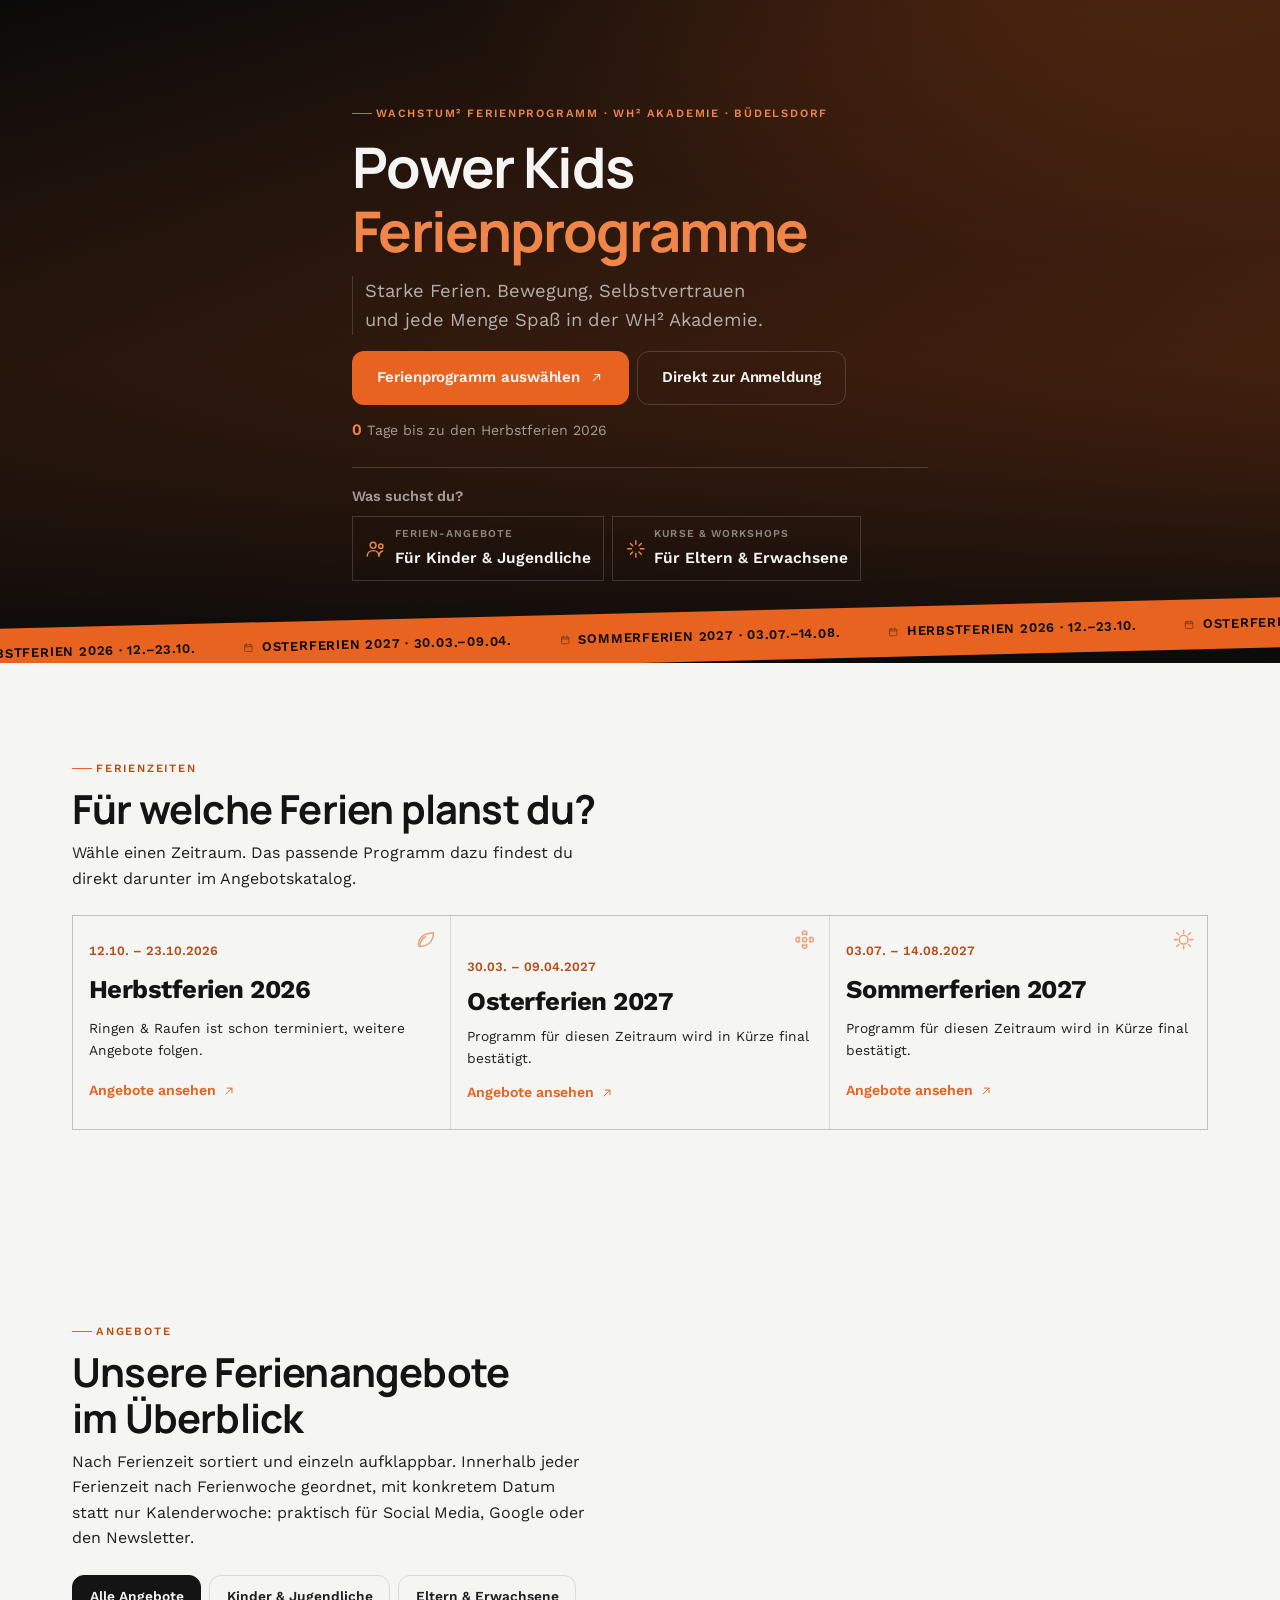
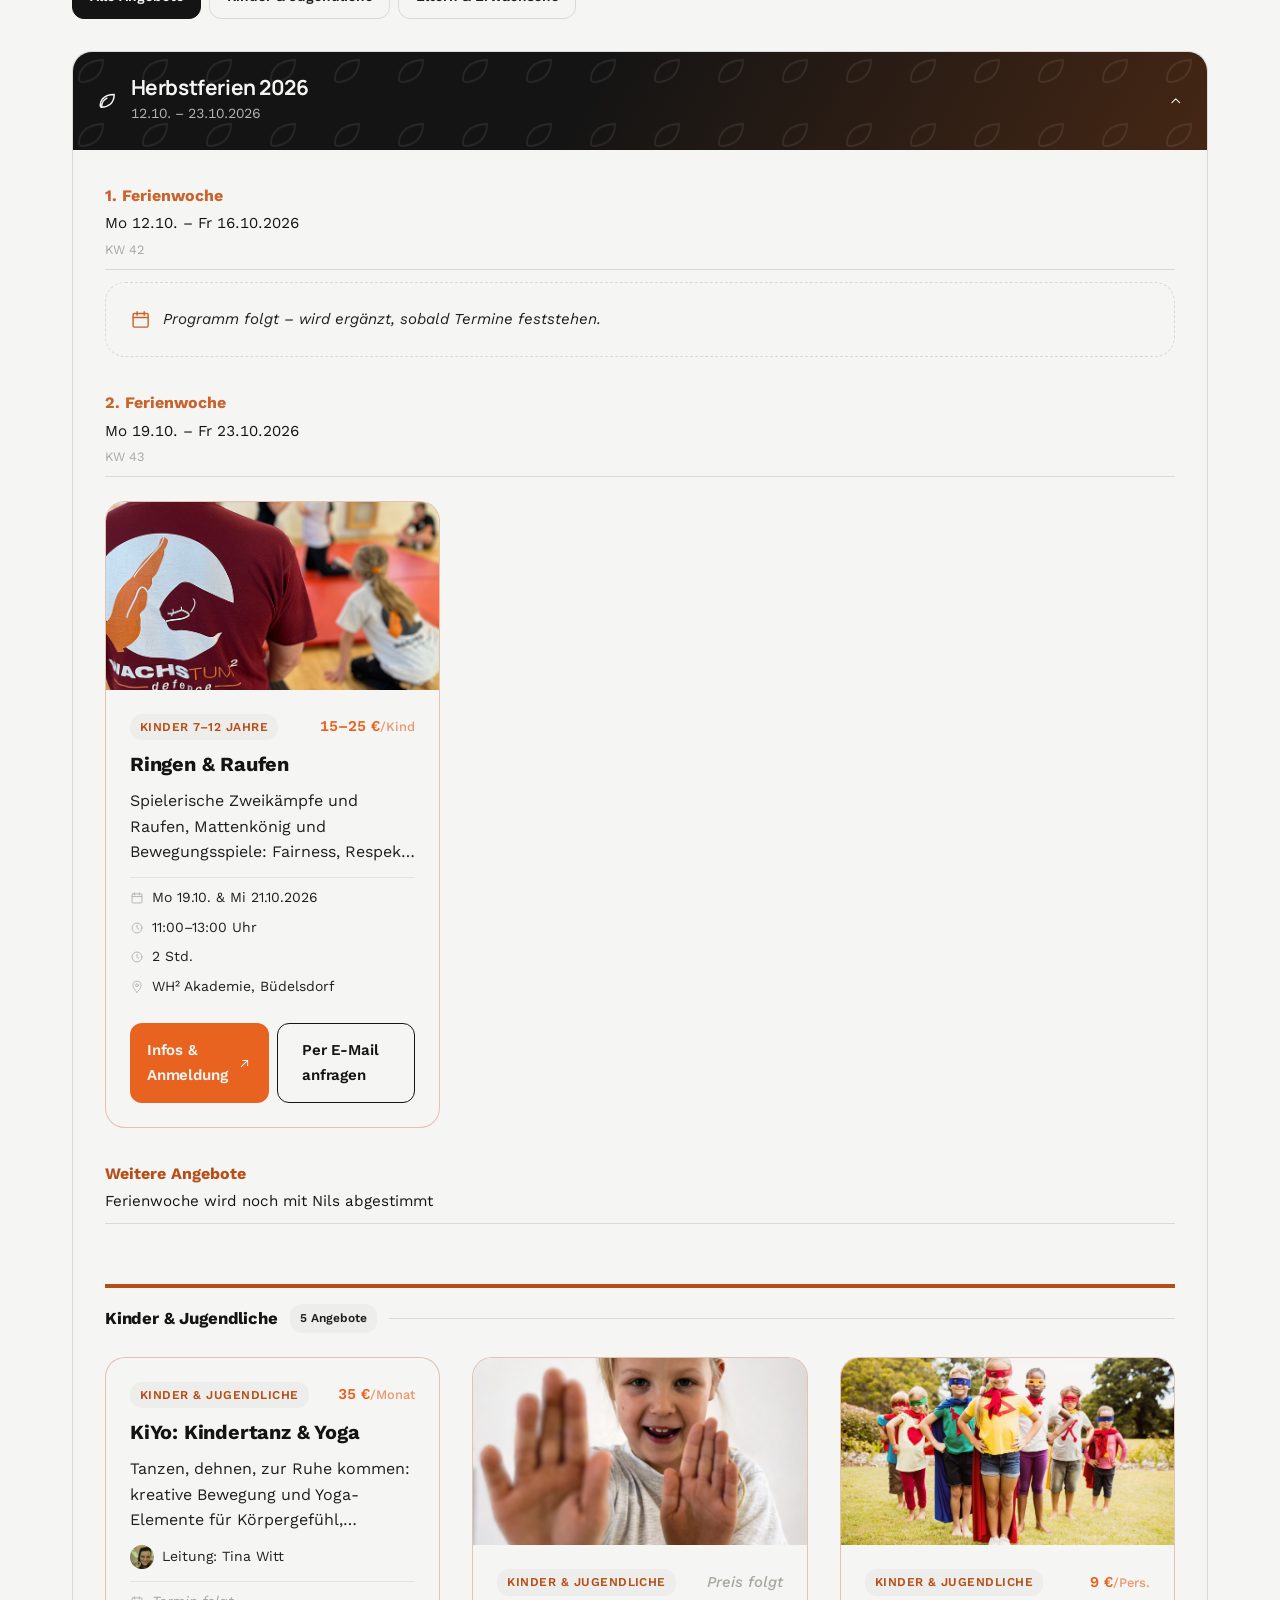
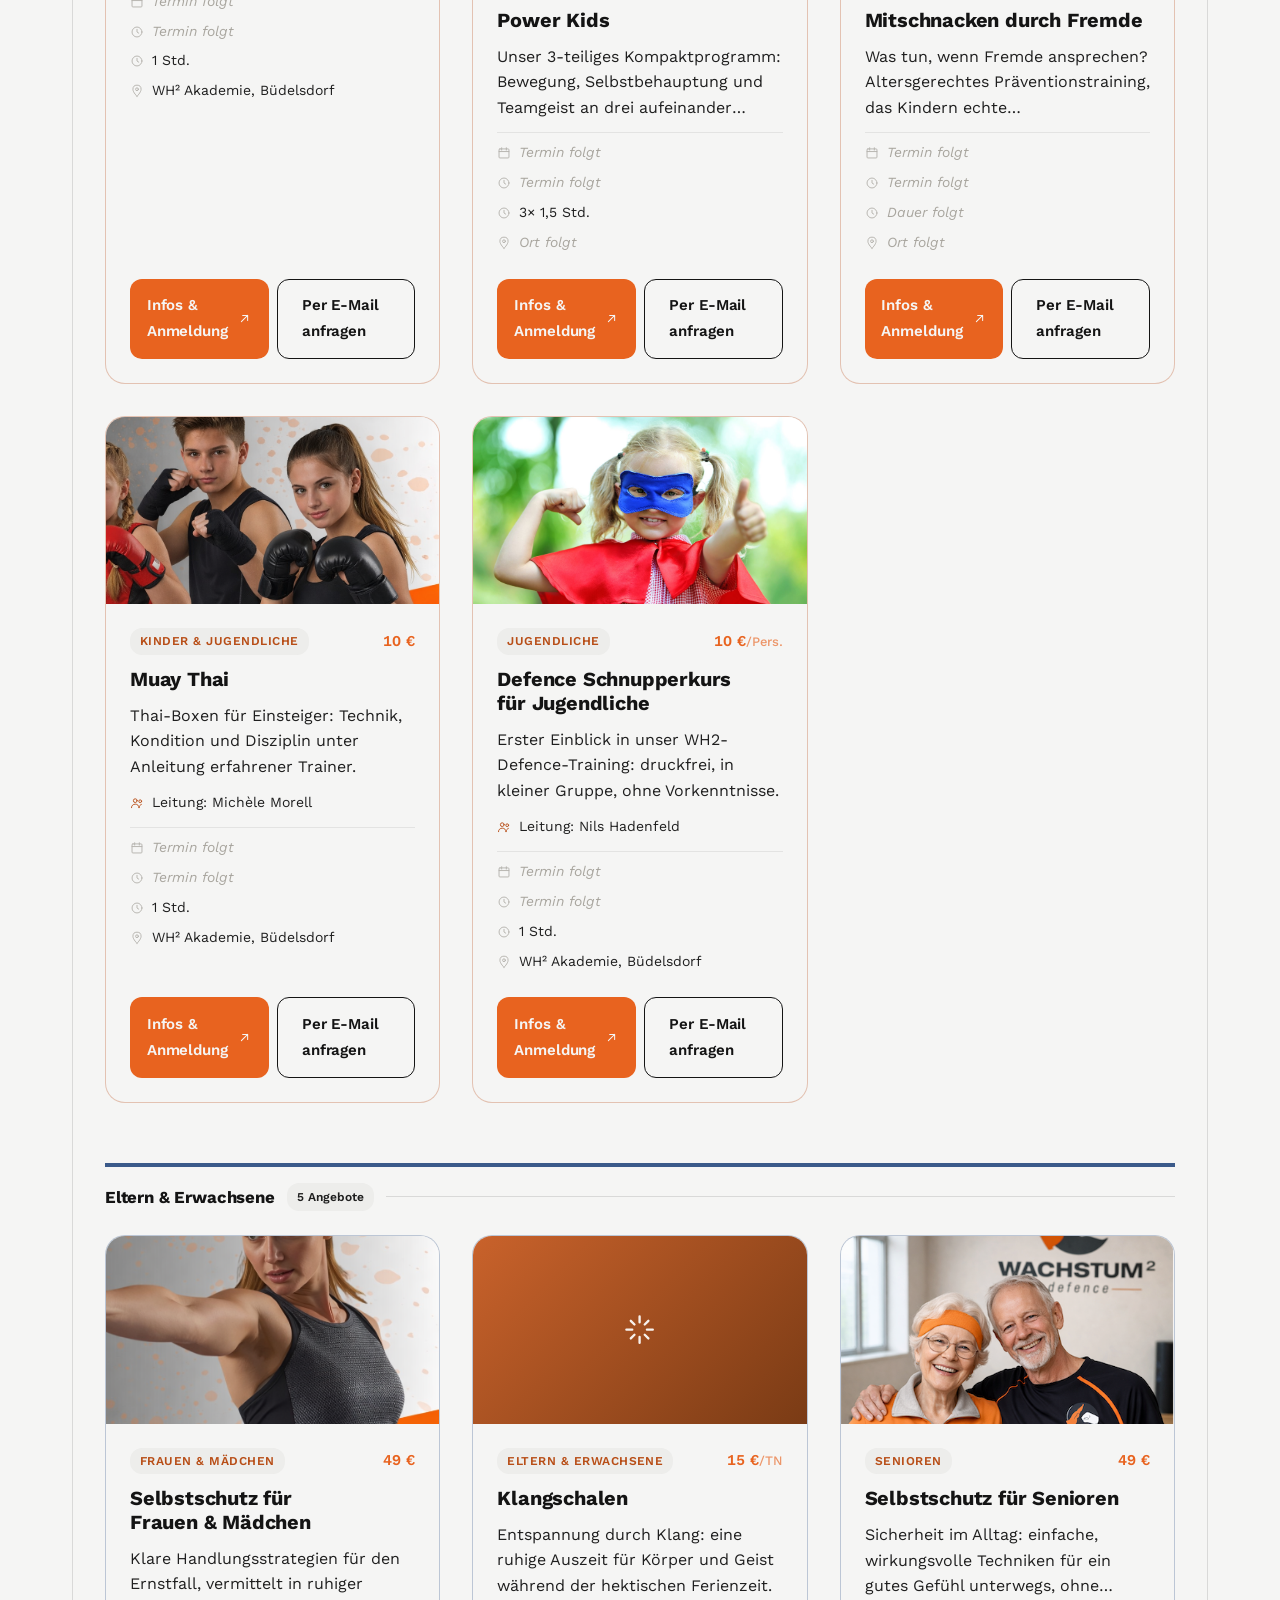
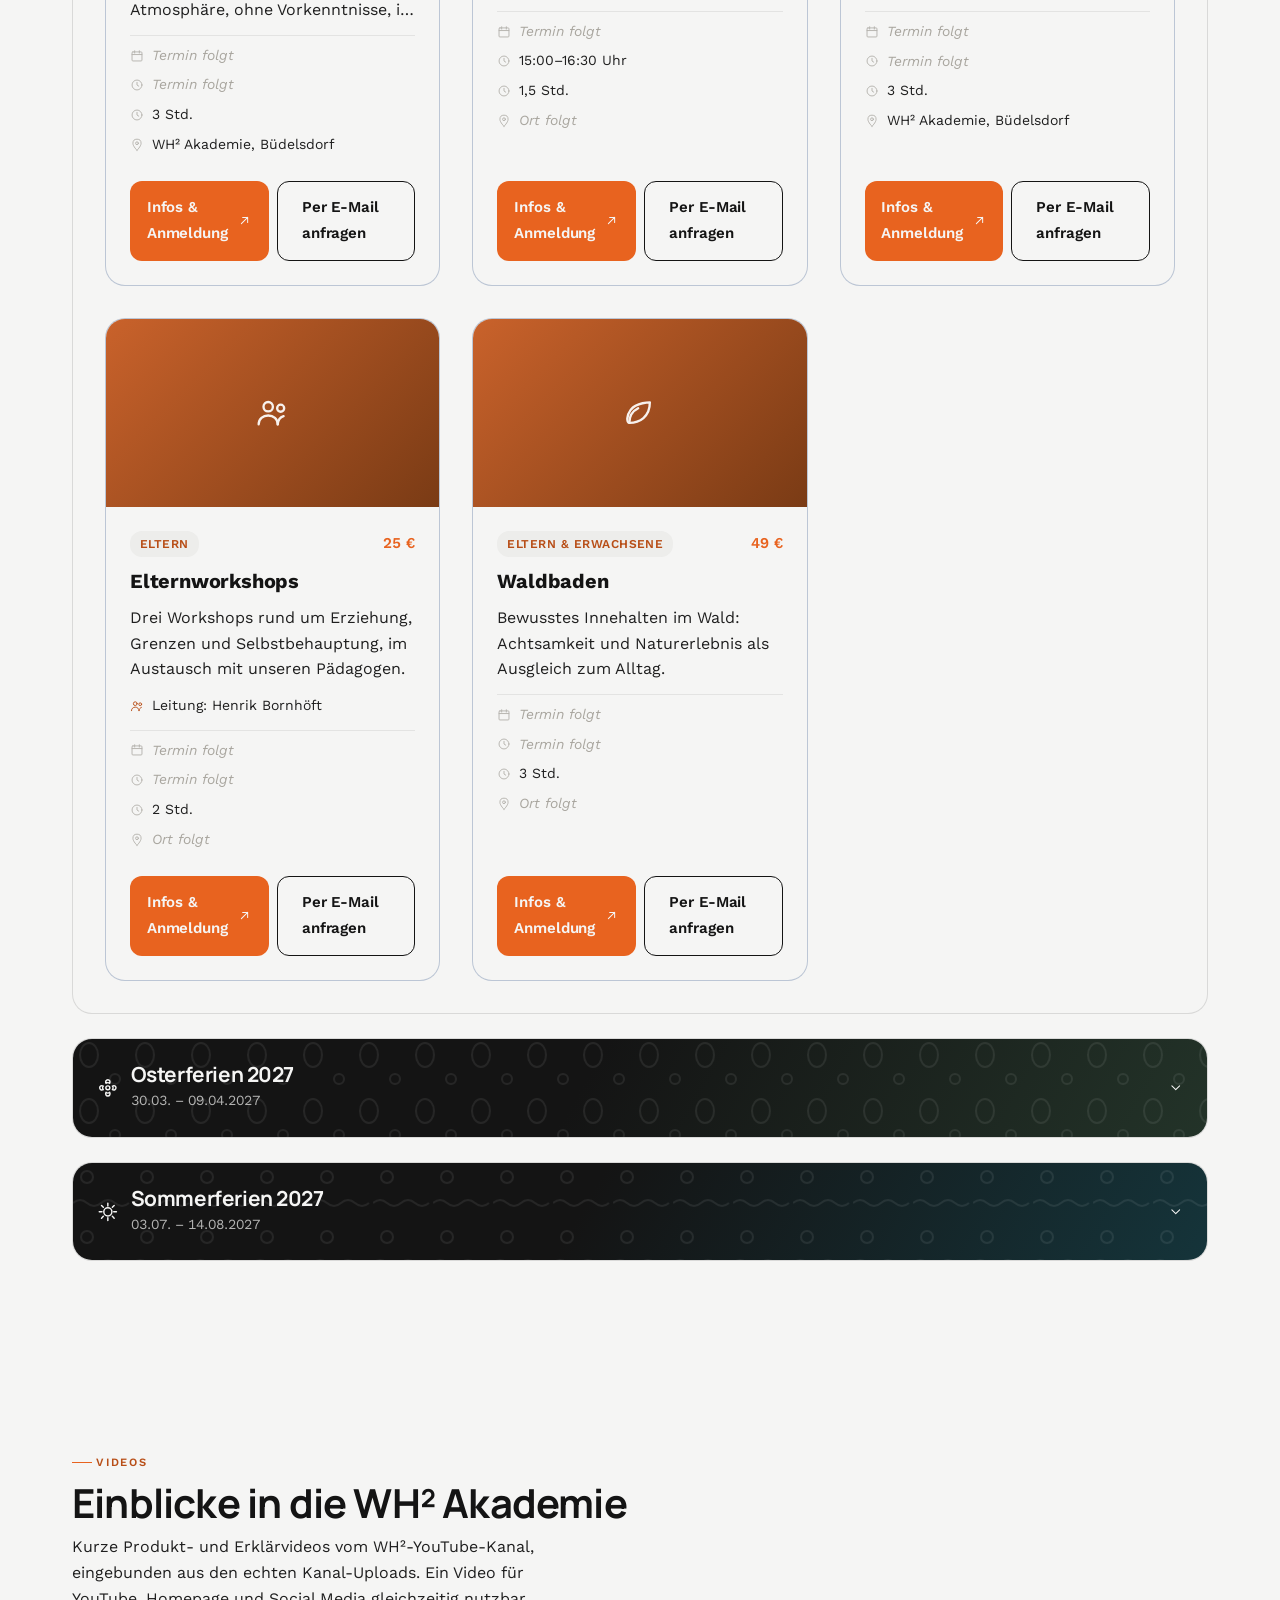
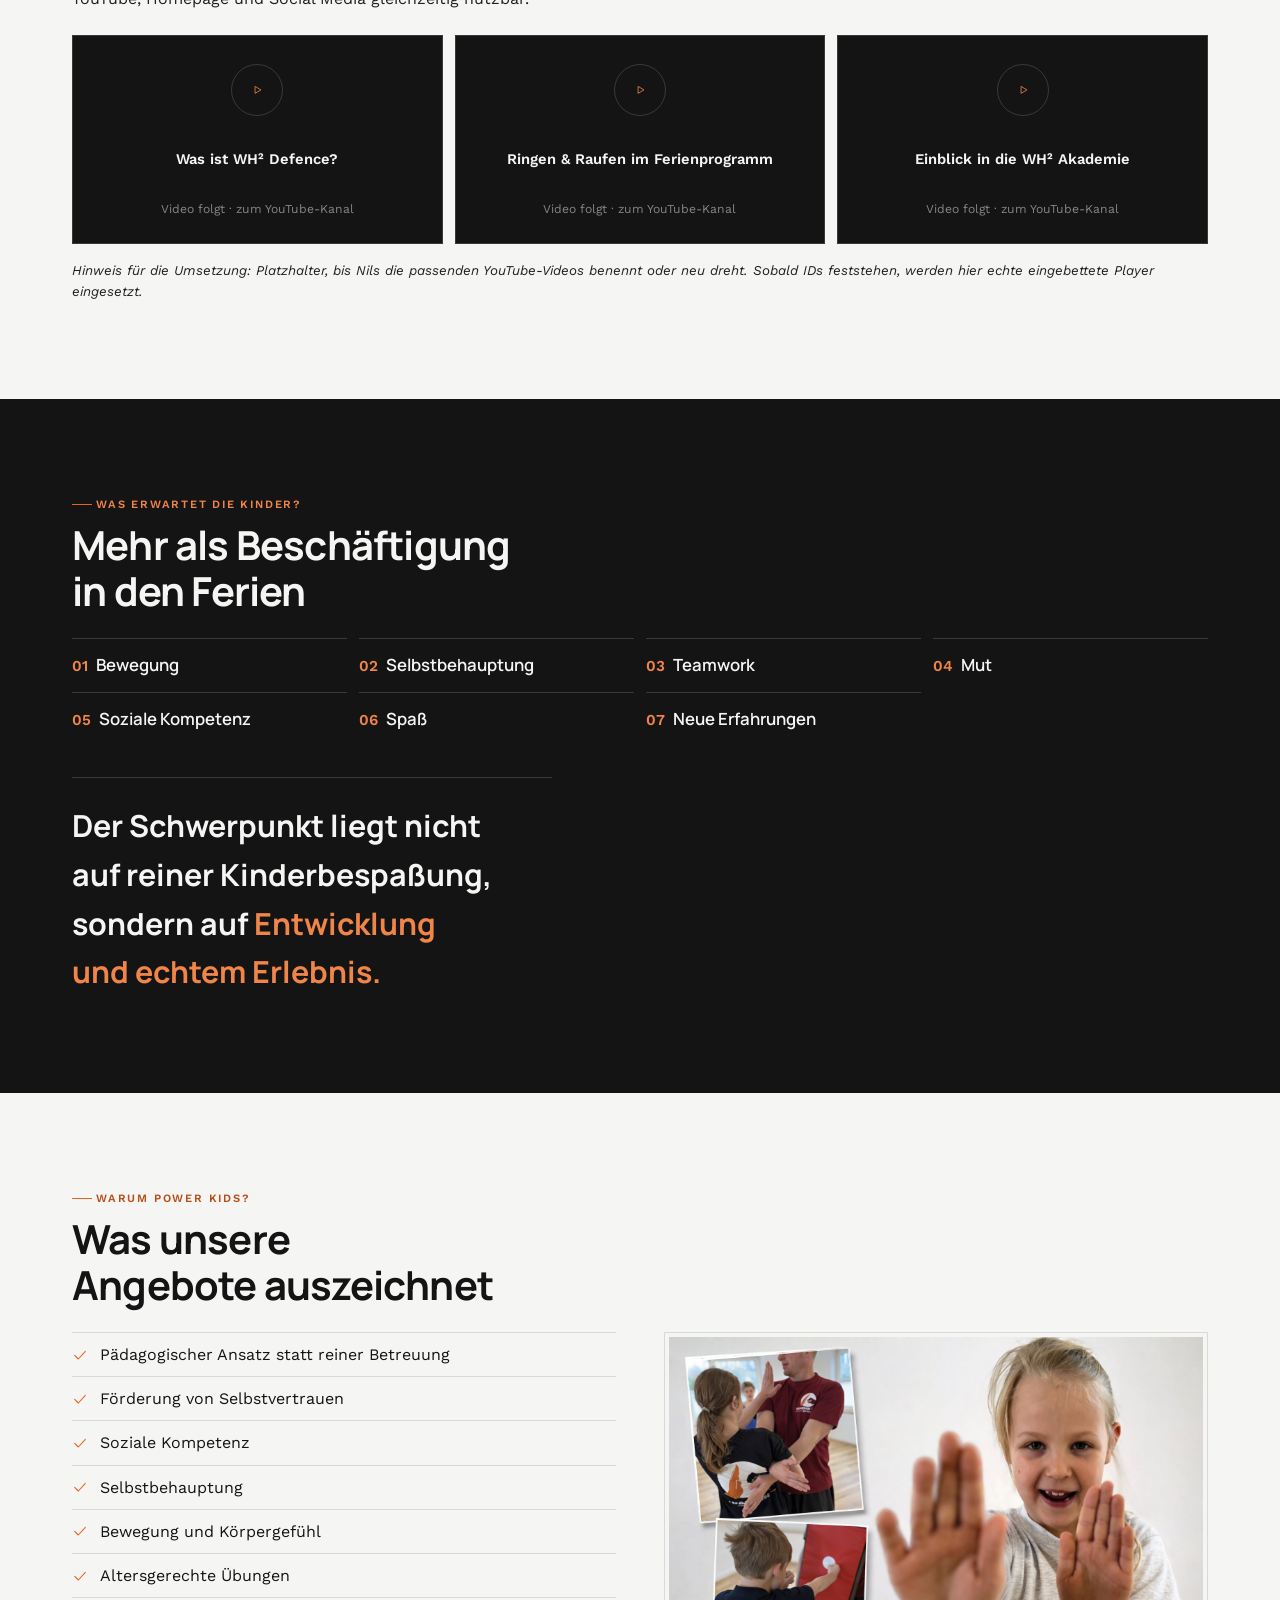
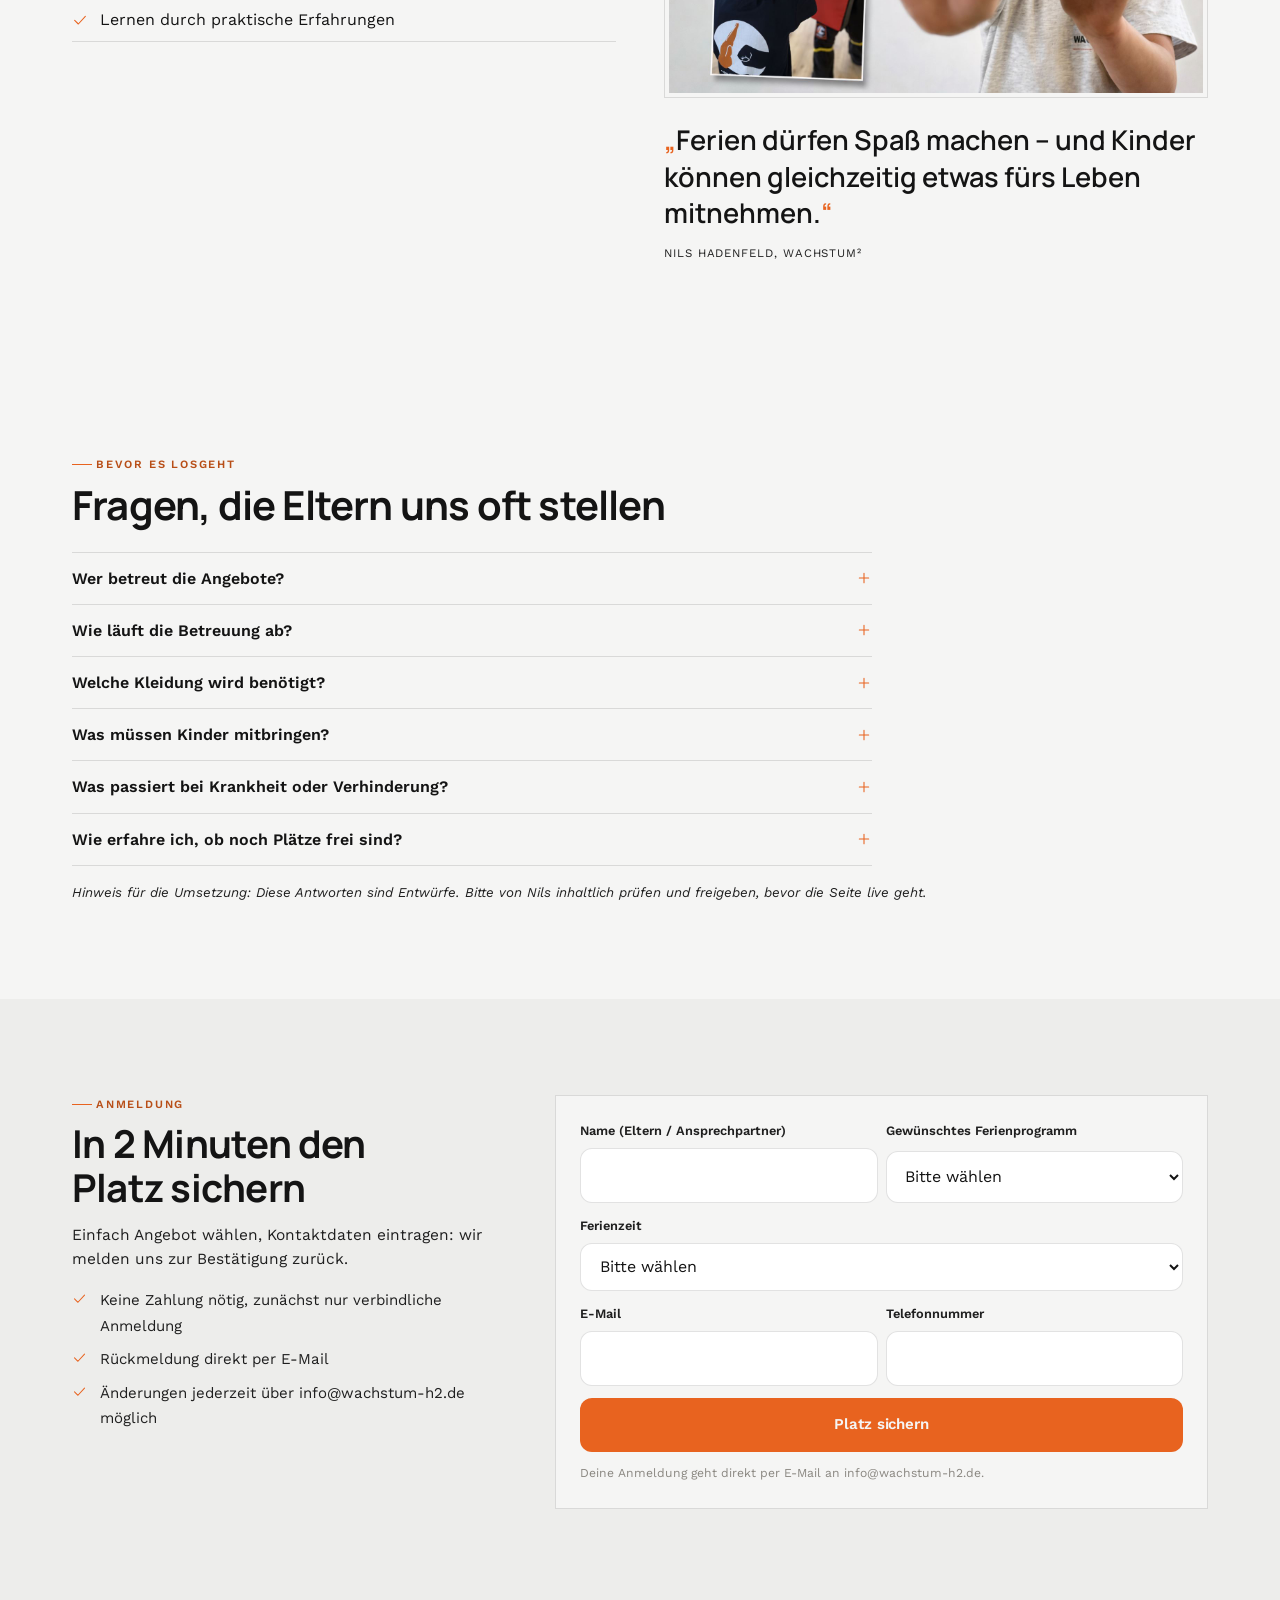
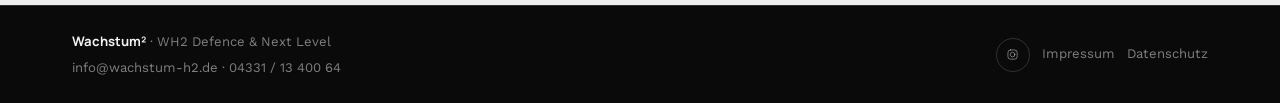
==== commit ec255dac: "Fix: doppelt wirkenden Zielgruppen-Subheader in Ferienwoche 2 entfernt" ====
--- a/ferienprogramm/index.html
+++ b/ferienprogramm/index.html
@@ -533,6 +533,9 @@
   .week-empty .icon, .season-placeholder-note .icon{ color:var(--season-accent, var(--copper)); flex:none; }
 
   .week-group{ display:grid; gap:var(--s3); }
+  /* Wenn kein Zielgruppen-Subheader dazwischen sitzt (nur eine Zielgruppe in der Woche
+     vertreten), bekommt das Raster trotzdem etwas Luft zum Wochen-Header darüber. */
+  .week-header + .offer-grid{ margin-top:var(--s3); }
 
   /* ---- Ferienwochen-Header, immer dreizeilig: Nummer / Datum / KW ---- */
   .week-header{
@@ -914,10 +917,8 @@
                 <span class="week-kw">KW 43</span>
               </div>
 
-              <div class="audience-subheader audience--kinder" id="kinder">
-                <h3>Kinder &amp; Jugendliche</h3>
-                <span class="chip">1 Angebot</span>
-              </div>
+              <!-- Nur eine Zielgruppe in dieser Woche vertreten — kein Subheader nötig,
+                   der würde nur eine Trennung suggerieren, die es hier gar nicht gibt. -->
               <div class="offer-grid group--kinder">
 
                 <article class="offer-card reveal" id="angebot-ringen" data-audience="kinder">
@@ -951,7 +952,7 @@
                 <span class="week-dates">Ferienwoche wird noch mit Nils abgestimmt</span>
               </div>
 
-              <div class="audience-subheader audience--kinder">
+              <div class="audience-subheader audience--kinder" id="kinder">
                 <h3>Kinder &amp; Jugendliche</h3>
                 <span class="chip">5 Angebote</span>
               </div>
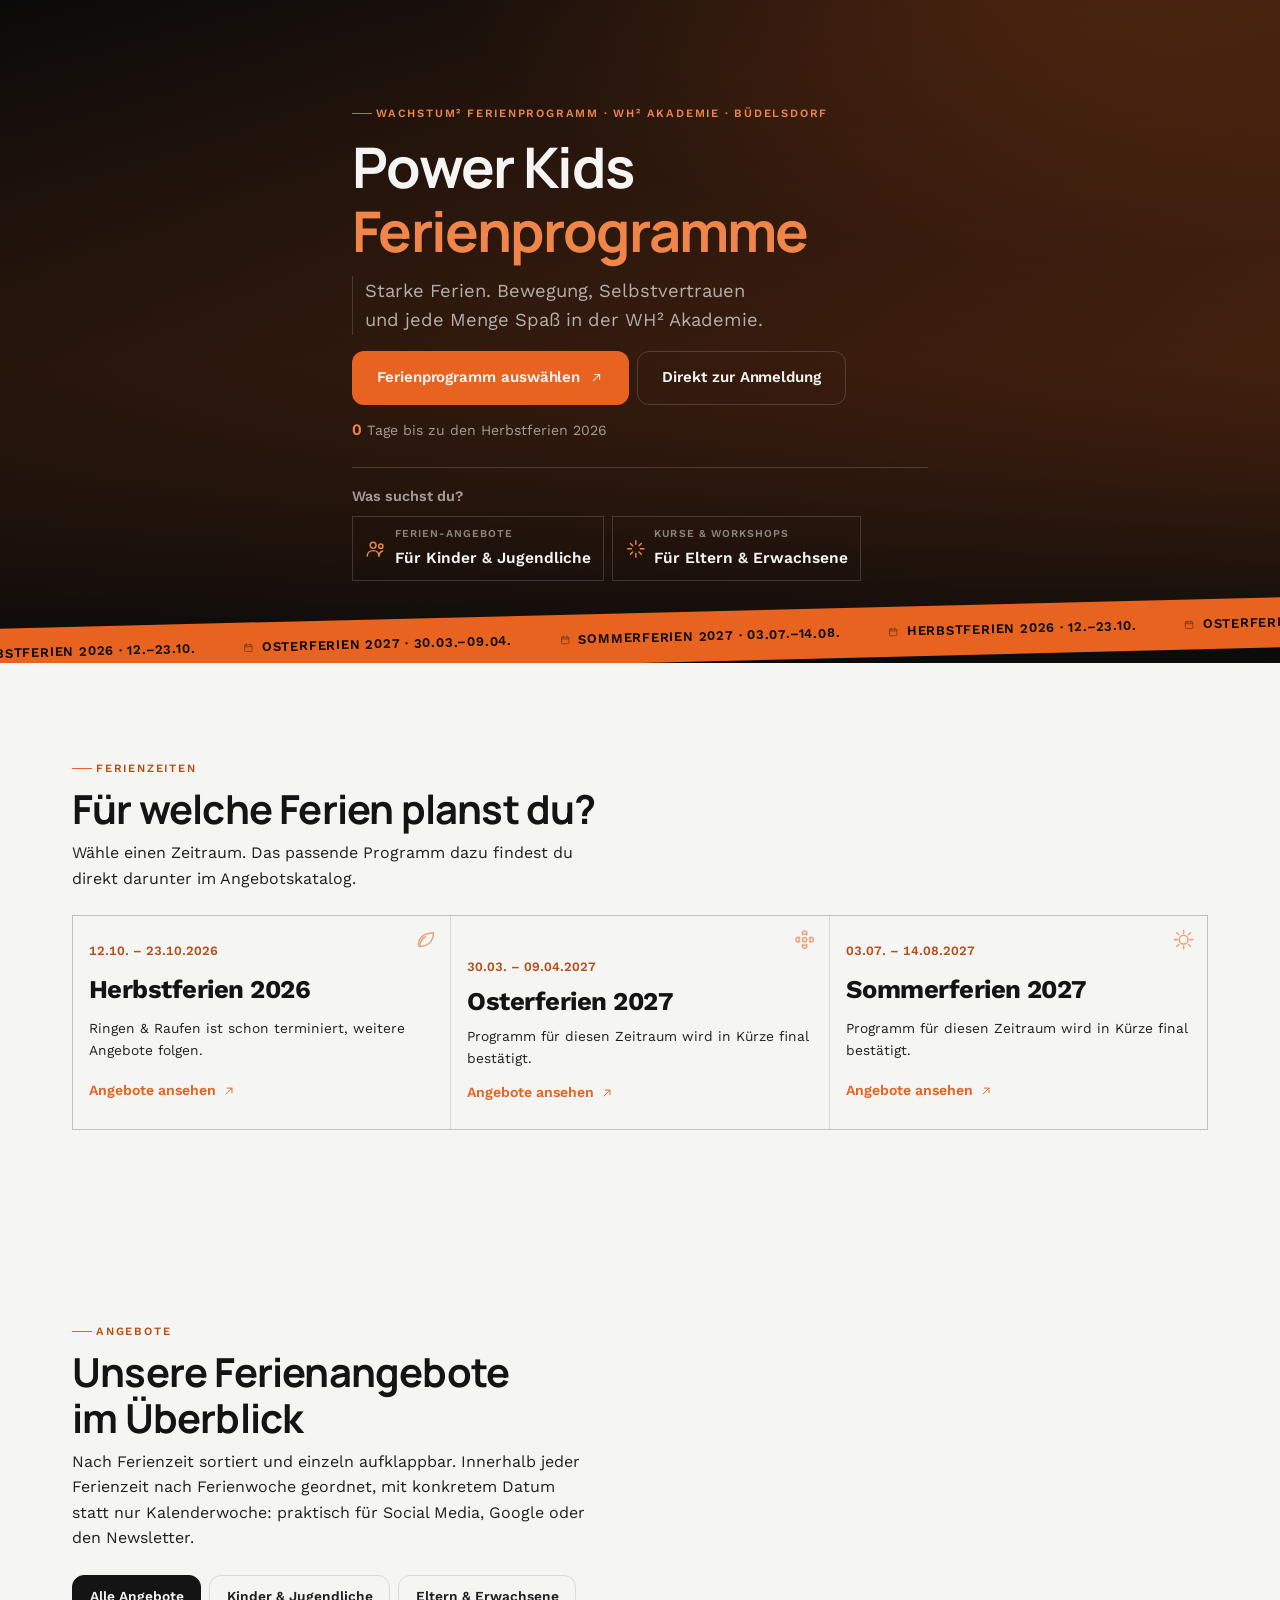
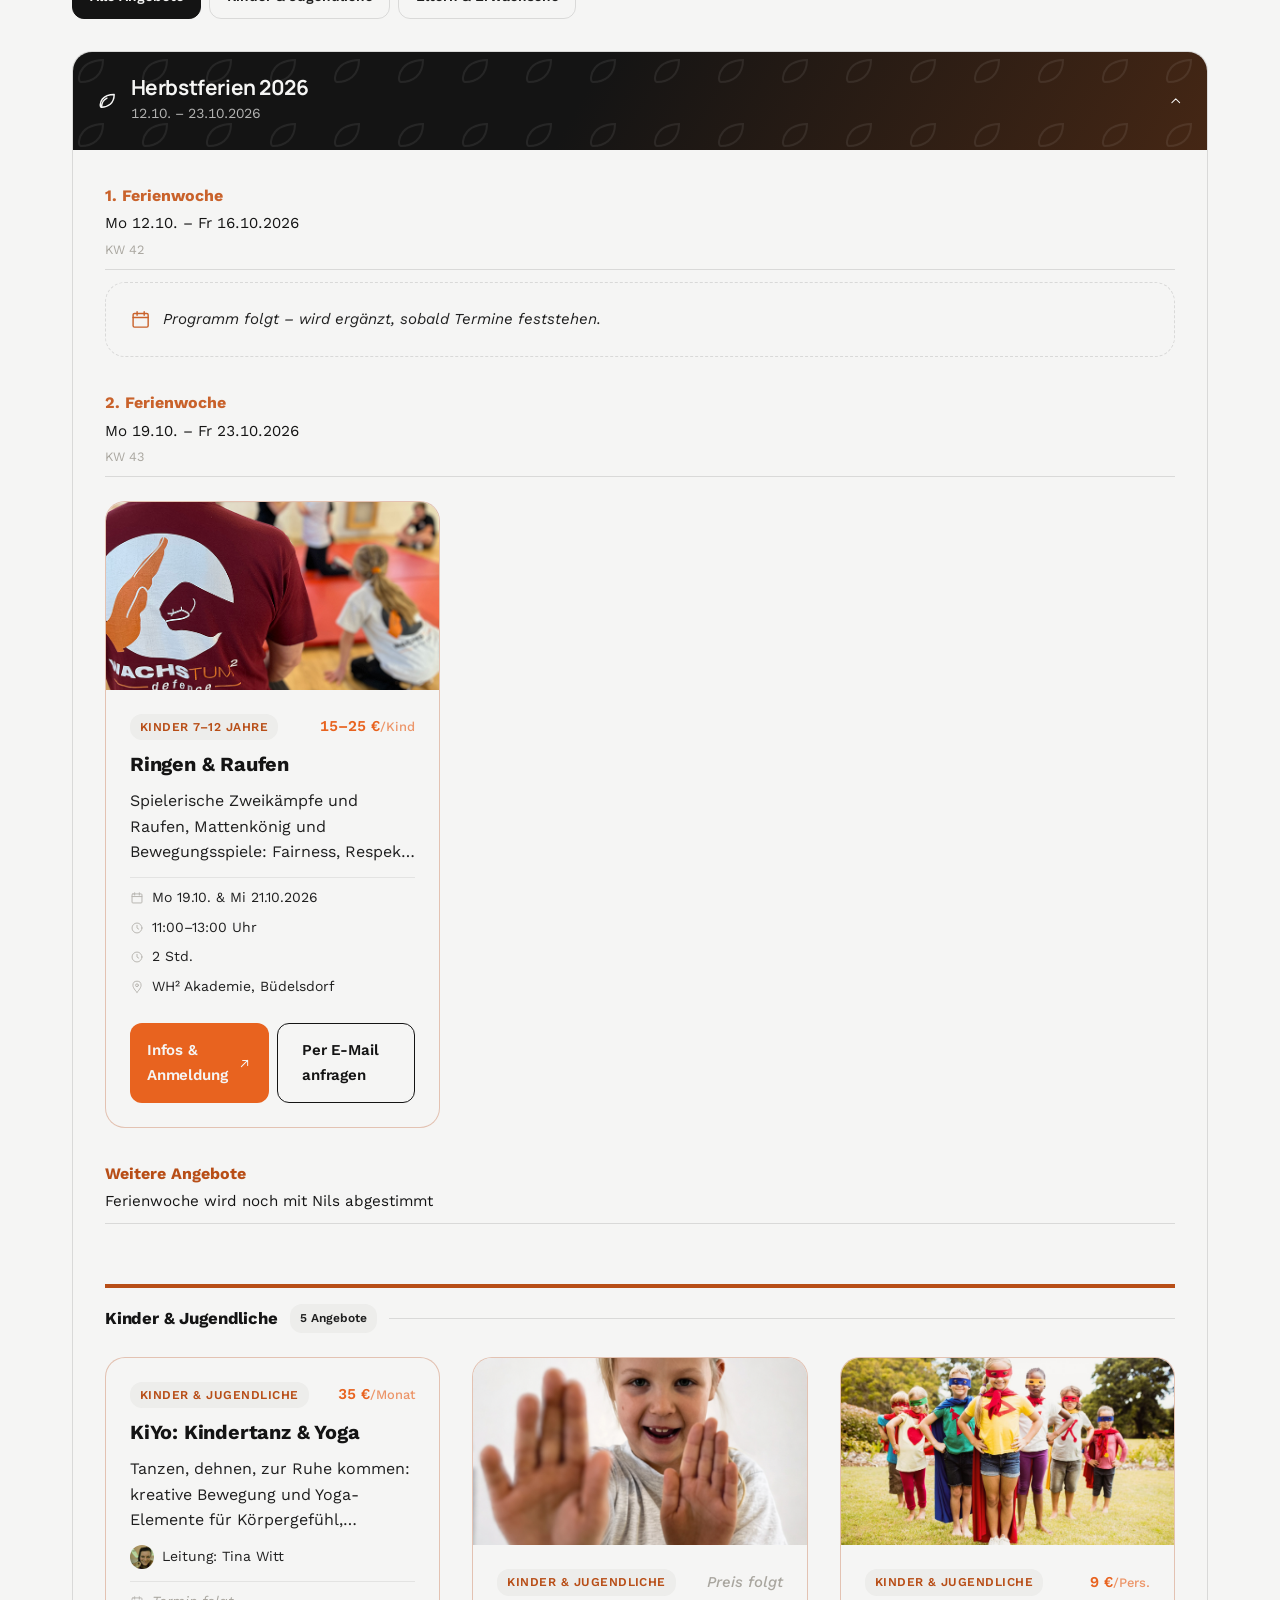
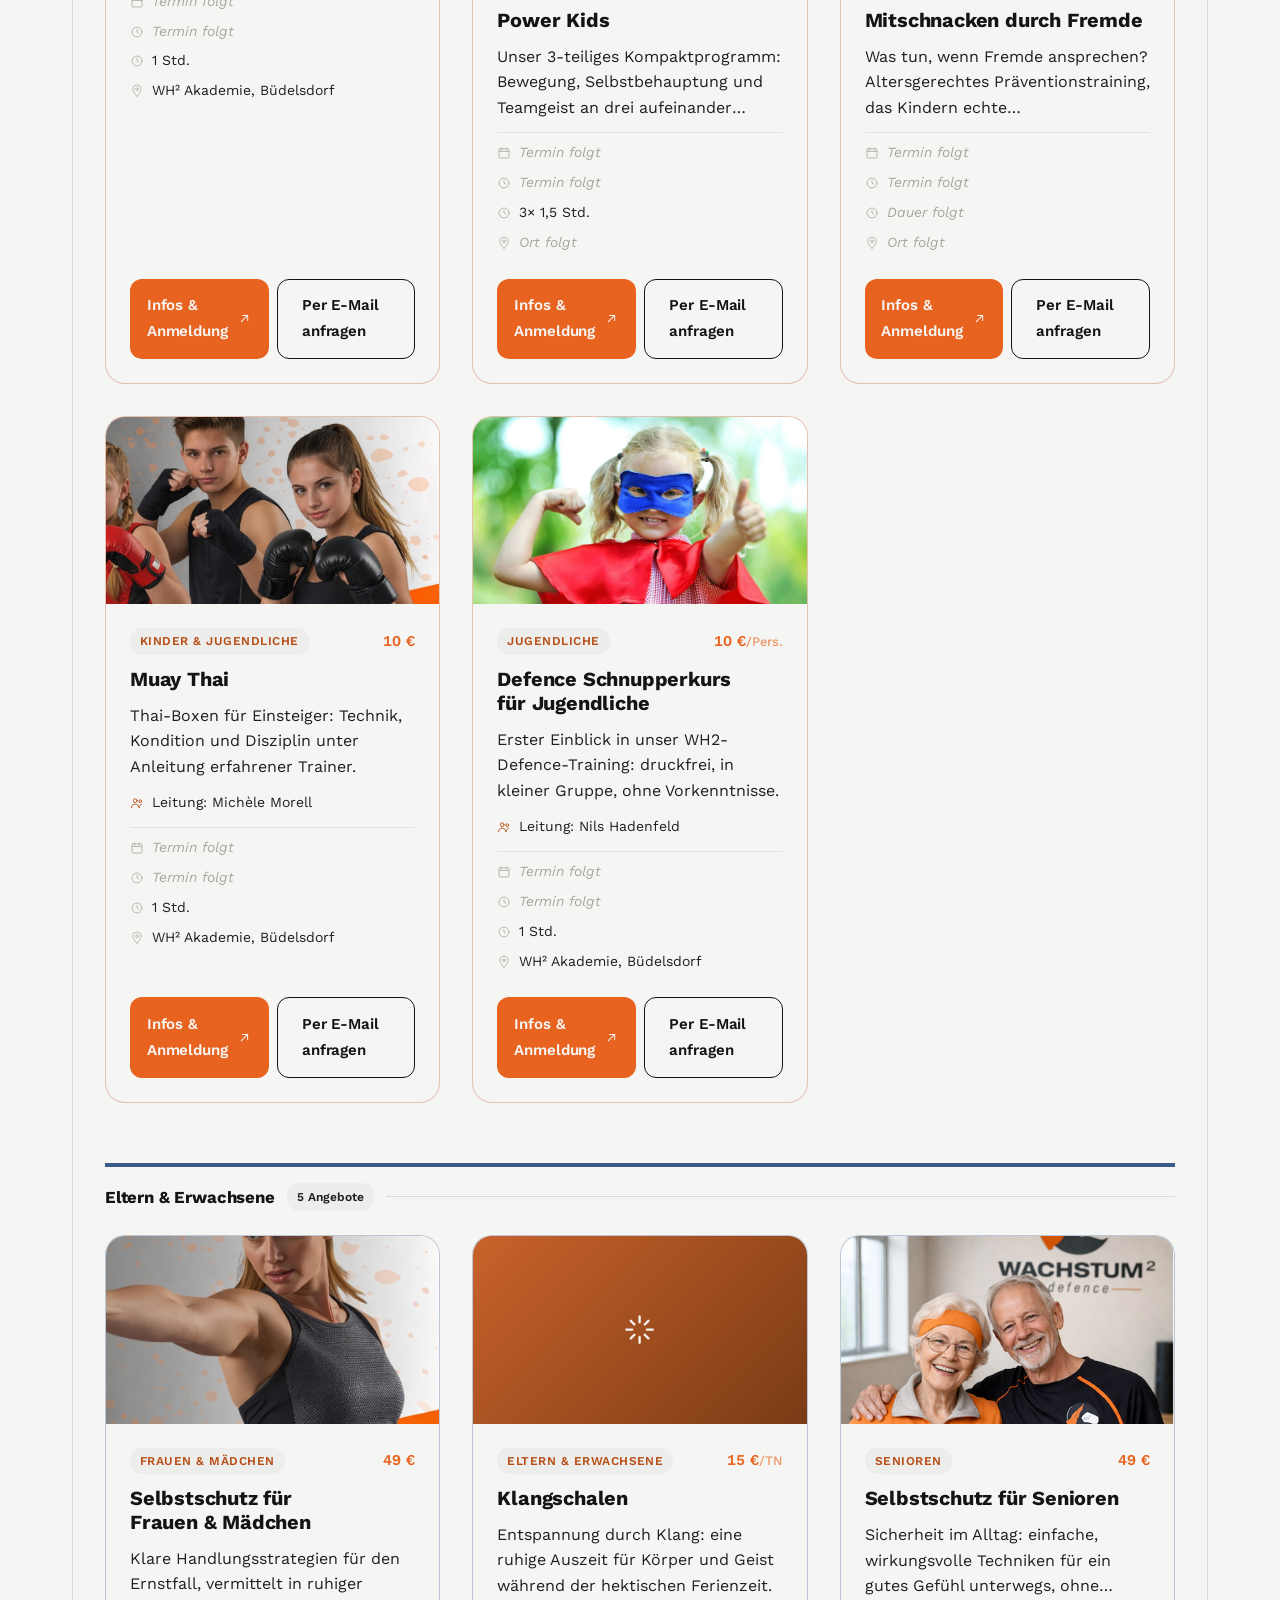
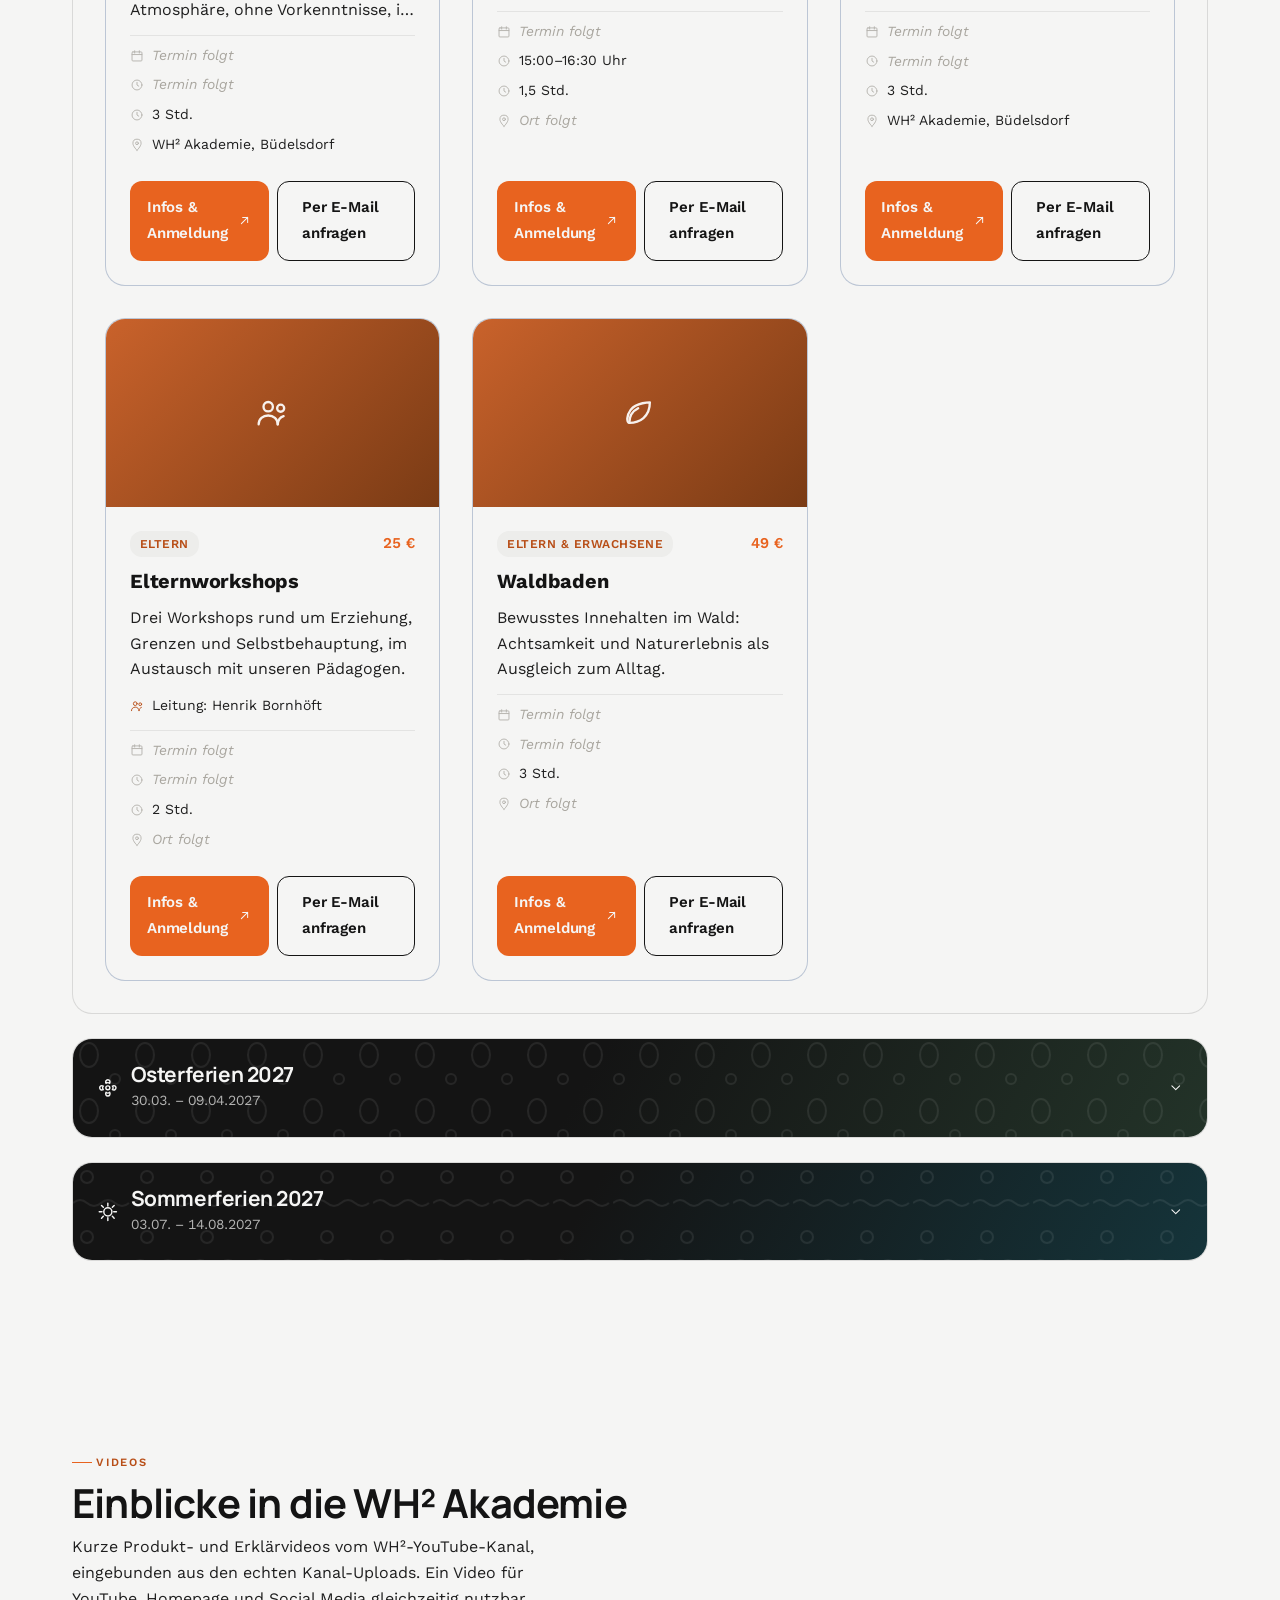
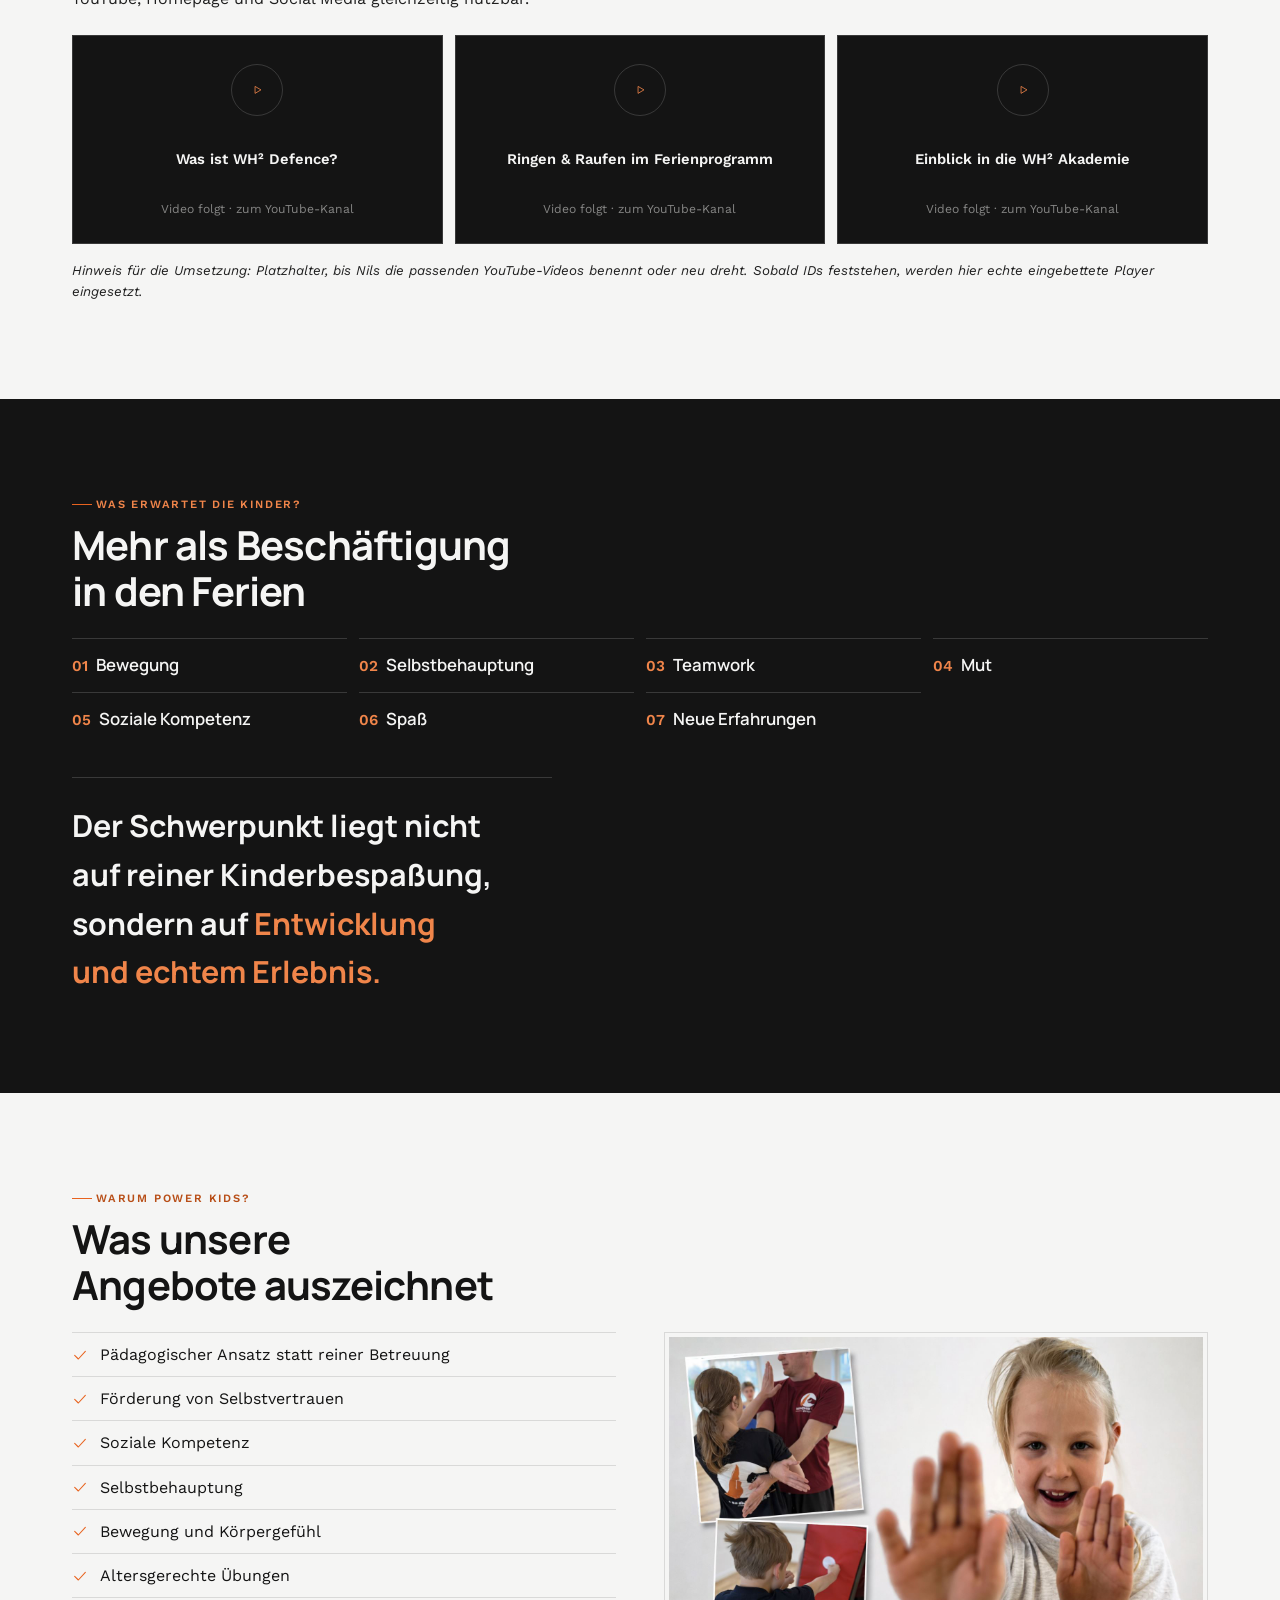
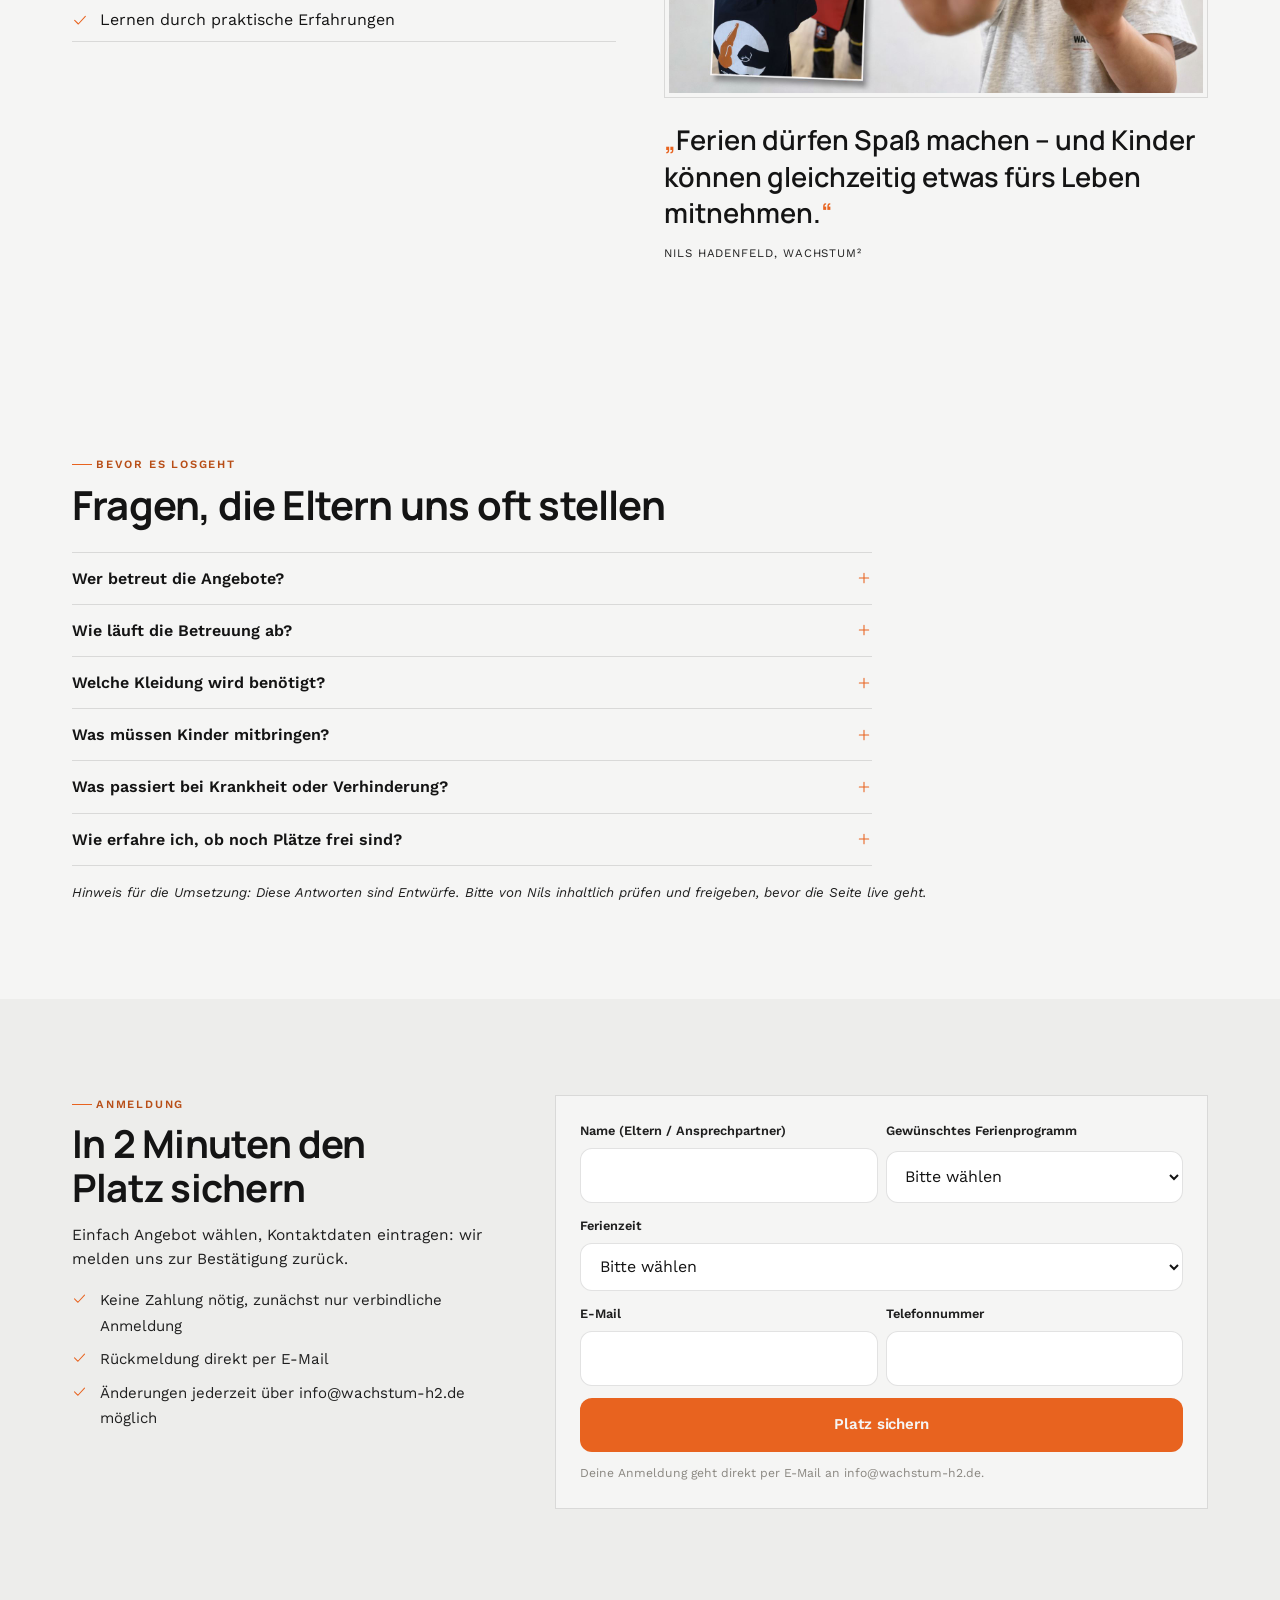
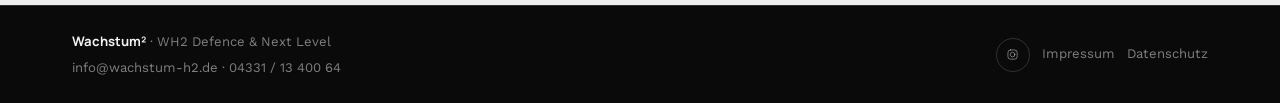
==== commit 89746169: "Fix: Karten-Sichtbarkeit auf echten Mobilgeraeten, einheitliches Akkordeon-Verhalten, kompakterer He" ====
--- a/ferienprogramm/index.html
+++ b/ferienprogramm/index.html
@@ -154,9 +154,10 @@
     position:relative;
     background:var(--ink-deep);
     color:var(--paper);
-    padding:clamp(64px,10vw,104px) 0 0;
+    padding:clamp(40px,10vw,104px) 0 0;
     overflow:clip;
   }
+  @media (max-width:640px){ .hero{ padding-top:40px; } }
 
   /* ---- Hintergrund-Fotoloop: 4 Fotos, Duoton in der Markenfarbe, ruhige
      Überblendung + leichter Zoom. Kein echtes Video nötig, wirkt aber wie eins. ---- */
@@ -205,6 +206,7 @@
   }
 
   .hero-inner{ position:relative; z-index:1; display:grid; gap:var(--s3); max-width:640px; padding-bottom:var(--s6); }
+  @media (max-width:640px){ .hero-inner{ gap:var(--s2); padding-bottom:var(--s4); } }
   .hero h1{
     font-size:clamp(2rem, 5vw, 3.5rem);
     letter-spacing:-.03em;
@@ -255,8 +257,10 @@
     border-top:1px solid var(--line-dark);
     display:grid; gap:var(--s2);
   }
+  @media (max-width:640px){ .audience-pick{ margin-top:var(--s2); padding-top:var(--s3); } }
   .audience-pick .label{ font-weight:600; color:rgba(245,245,244,.6); font-size:.9rem; }
   .audience-row{ display:flex; flex-wrap:wrap; gap:var(--s2); }
+  @media (max-width:640px){ .audience-row{ flex-wrap:nowrap; } .audience-btn{ flex:1; min-width:0; } }
   .audience-btn{
     display:flex; align-items:center; gap:var(--s2);
     padding:var(--s2) var(--s3);
@@ -786,10 +790,10 @@
 <!-- ============================================================ -->
 <header class="hero" id="top">
   <div class="hero-bg" aria-hidden="true">
-    <img src="fotos/kinder-superhelden-gruppe.jpg" alt="">
-    <img src="fotos/selbstschutz-training.jpg" alt="">
-    <img src="fotos/wh2-training-collage.jpg" alt="">
-    <img src="fotos/kind-thumbs-up.jpg" alt="">
+    <img src="fotos/kinder-superhelden-gruppe.jpg" alt="" fetchpriority="high">
+    <img src="fotos/selbstschutz-training.jpg" alt="" loading="lazy">
+    <img src="fotos/wh2-training-collage.jpg" alt="" loading="lazy">
+    <img src="fotos/kind-thumbs-up.jpg" alt="" loading="lazy">
   </div>
   <div class="wrap hero-inner">
     <span class="eyebrow">Wachstum² Ferienprogramm · WH² Akademie · Büdelsdorf</span>
@@ -890,7 +894,7 @@
       <div class="season-accordion-list">
 
         <!-- ============ HERBSTFERIEN 2026 ============ -->
-        <details class="season-block season--herbst reveal" id="saison-herbst" open>
+        <details class="season-block season--herbst reveal" id="saison-herbst" name="ferienzeit" open>
           <summary class="season-block-head">
             <svg class="icon icon-lg season-icon"><use href="#i-leaf"/></svg>
             <span class="season-title">
@@ -1196,7 +1200,7 @@
         </details>
 
         <!-- ============ OSTERFERIEN 2027 ============ -->
-        <details class="season-block season--ostern reveal" id="saison-ostern">
+        <details class="season-block season--ostern reveal" id="saison-ostern" name="ferienzeit">
           <summary class="season-block-head">
             <svg class="icon icon-lg season-icon"><use href="#i-flower"/></svg>
             <span class="season-title">
@@ -1211,7 +1215,7 @@
         </details>
 
         <!-- ============ SOMMERFERIEN 2027 ============ -->
-        <details class="season-block season--sommer reveal" id="saison-sommer">
+        <details class="season-block season--sommer reveal" id="saison-sommer" name="ferienzeit">
           <summary class="season-block-head">
             <svg class="icon icon-lg season-icon"><use href="#i-sun"/></svg>
             <span class="season-title">
@@ -1522,6 +1526,20 @@
     });
   });
 
+  /* ---------- Saison-Akkordeon: immer nur eins gleichzeitig offen, egal ob per Klick
+     auf die Zusammenfassung oder per Saison-Kachel geöffnet — das `name`-Attribut regelt
+     das nativ, dieser Handler sorgt zusätzlich dafür, dass es auch beim programmatischen
+     Öffnen (Klick auf die Ferienzeiten-Kachel oben) einheitlich funktioniert. ---------- */
+  var allSeasonBlocks = document.querySelectorAll('.season-block');
+  allSeasonBlocks.forEach(function(block){
+    block.addEventListener('toggle', function(){
+      if (!block.open) return;
+      allSeasonBlocks.forEach(function(other){
+        if (other !== block) other.open = false;
+      });
+    });
+  });
+
   /* ---------- Saison-Kacheln öffnen den passenden Akkordeon-Block ---------- */
   document.querySelectorAll('.js-season-link').forEach(function(link){
     link.addEventListener('click', function(e){
@@ -1589,19 +1607,33 @@
   // .reveal-Geschwistern im selben Elternelement — dadurch erscheinen Karten/Zeilen
   // einer Gruppe nacheinander statt alle gleichzeitig als ein Block. Auf 6 Schritte
   // gedeckelt, damit auch eine 7er-Liste nicht ewig braucht, bis alles sichtbar ist.
-  var io = new IntersectionObserver(function(entries){
-    entries.forEach(function(entry){
-      if (entry.isIntersecting){ entry.target.classList.add('in'); io.unobserve(entry.target); }
+  //
+  // Reines Polish-Feature — darf den Inhalt nie dauerhaft unsichtbar lassen. Deshalb:
+  // (1) alles läuft in try/catch, falls IntersectionObserver mal nicht verfügbar ist,
+  // (2) ein harter Sicherheits-Timeout zeigt nach 1,2s garantiert alles, was aus
+  // irgendeinem Grund (z. B. ein Browser, der für bereits sichtbare Elemente beim
+  // Beobachtungsstart nicht zuverlässig auslöst) noch nicht erschienen ist.
+  function revealAll(){
+    document.querySelectorAll('.reveal:not(.in)').forEach(function(el){ el.classList.add('in'); });
+  }
+  try {
+    var io = new IntersectionObserver(function(entries){
+      entries.forEach(function(entry){
+        if (entry.isIntersecting){ entry.target.classList.add('in'); io.unobserve(entry.target); }
+      });
+    }, {threshold:.1});
+    document.querySelectorAll('.reveal').forEach(function(el){
+      var siblings = Array.prototype.filter.call(el.parentElement.children, function(c){
+        return c.classList.contains('reveal');
+      });
+      var idx = siblings.indexOf(el);
+      el.style.transitionDelay = (Math.min(idx, 6) * 55) + 'ms';
+      io.observe(el);
     });
-  }, {threshold:.1});
-  document.querySelectorAll('.reveal').forEach(function(el){
-    var siblings = Array.prototype.filter.call(el.parentElement.children, function(c){
-      return c.classList.contains('reveal');
-    });
-    var idx = siblings.indexOf(el);
-    el.style.transitionDelay = (Math.min(idx, 6) * 55) + 'ms';
-    io.observe(el);
-  });
+  } catch (err) {
+    revealAll();
+  }
+  setTimeout(revealAll, 1200);
 
   /* ---------- Live-Countdown zur nächsten Ferienzeit ----------
      Echte, aus dem Kalenderdatum berechnete Zahl — kein Fantasiewert. */
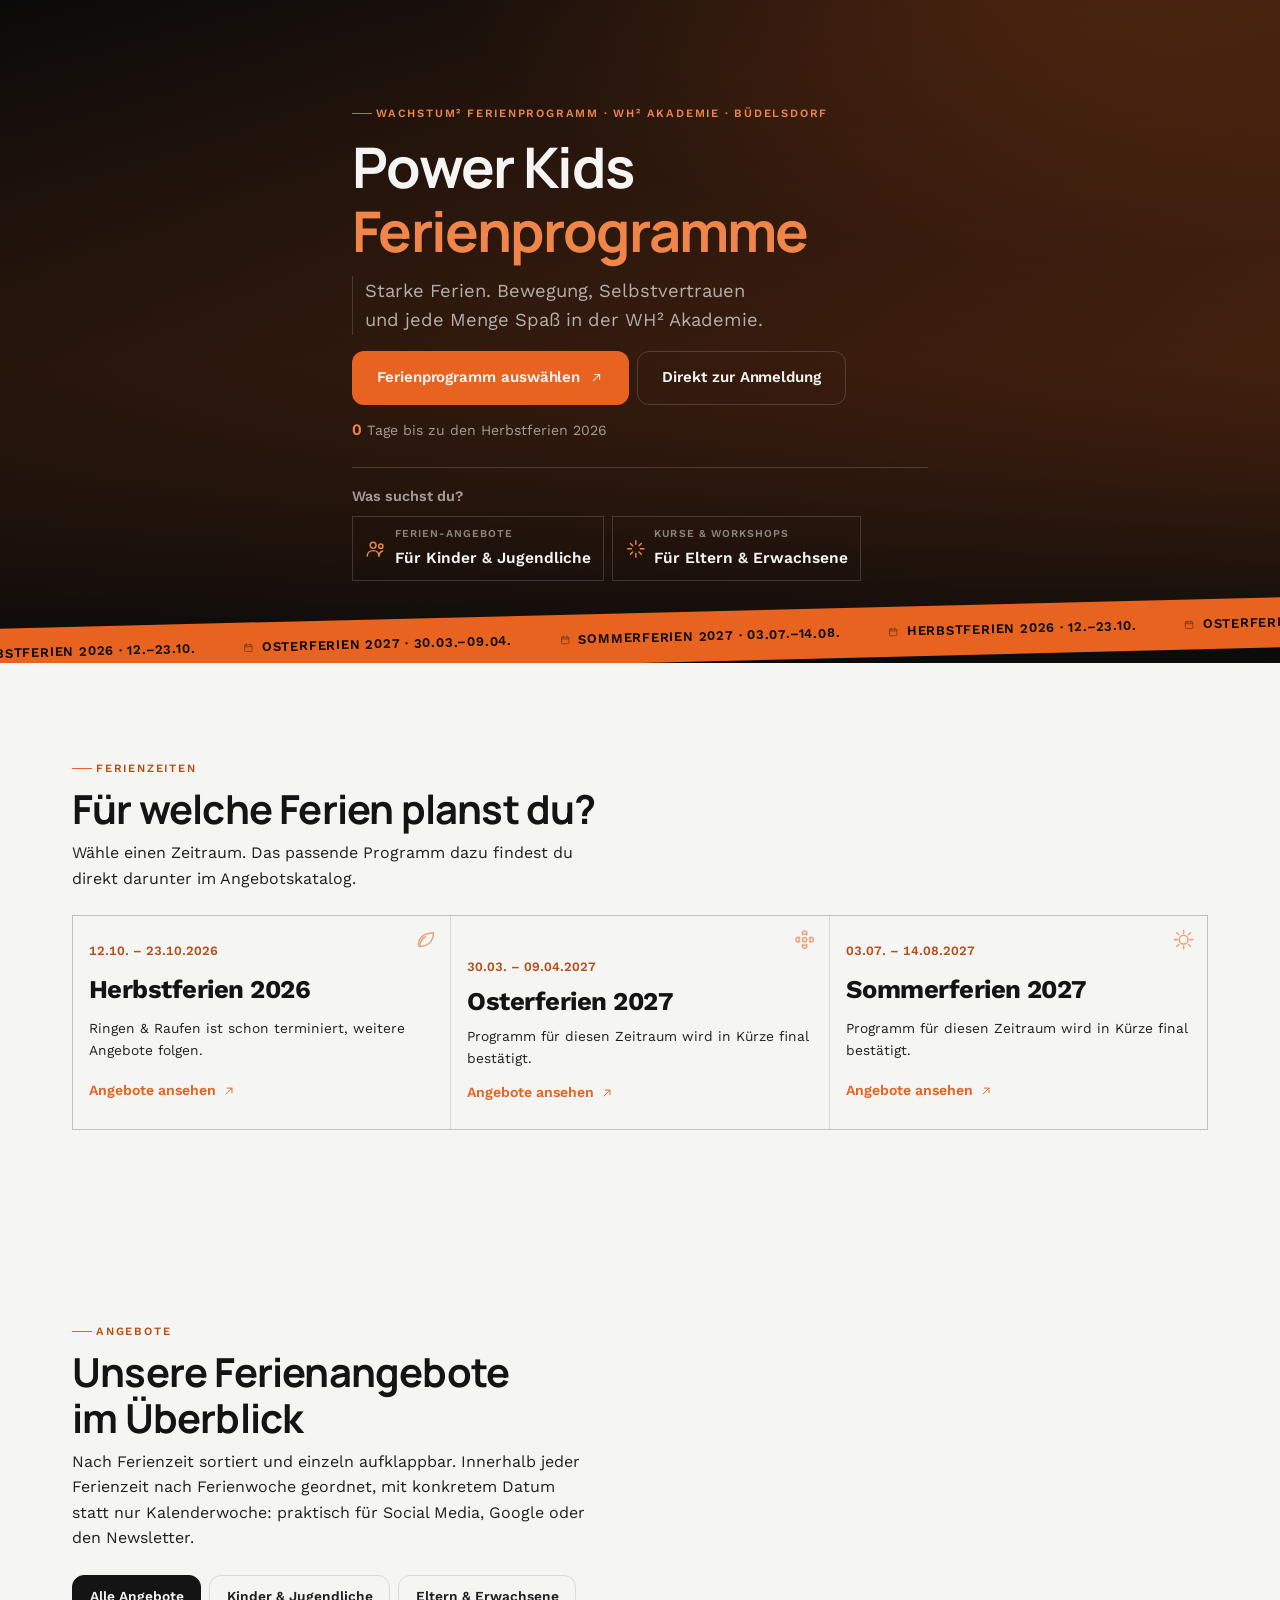
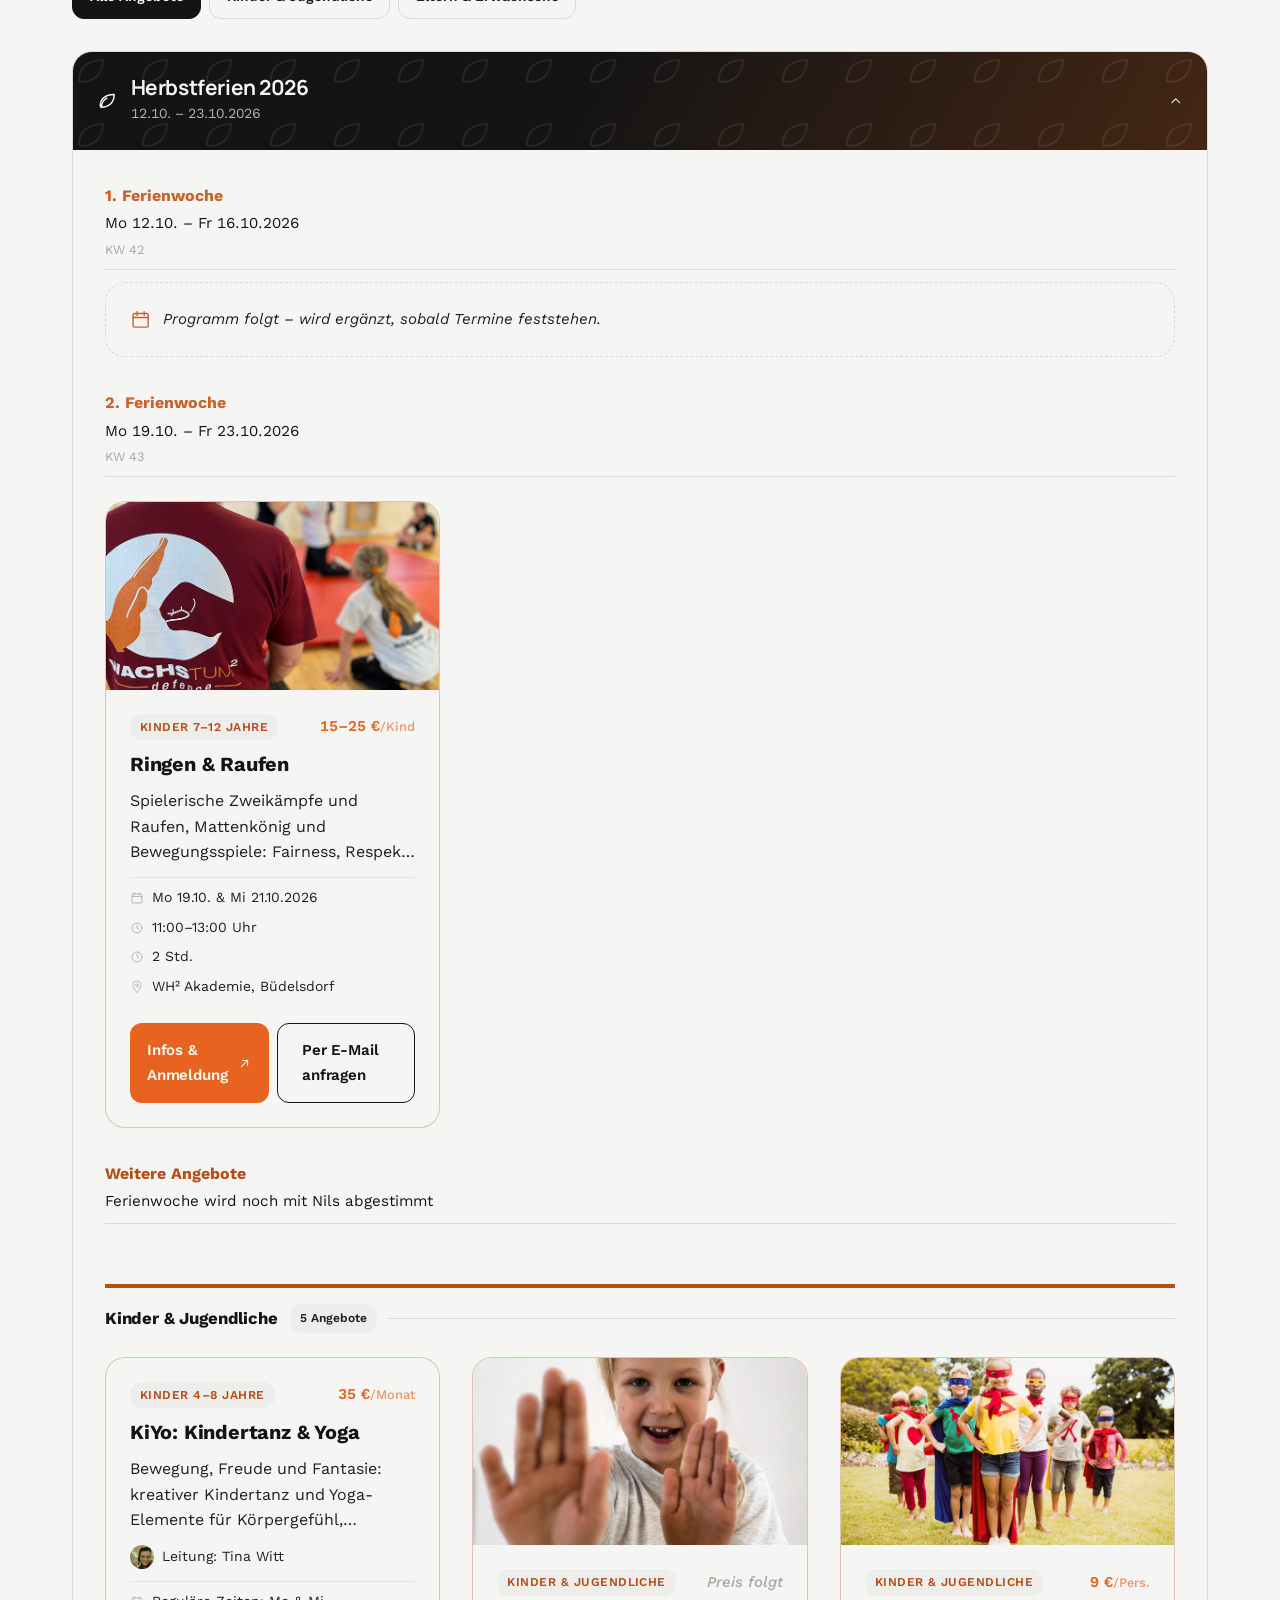
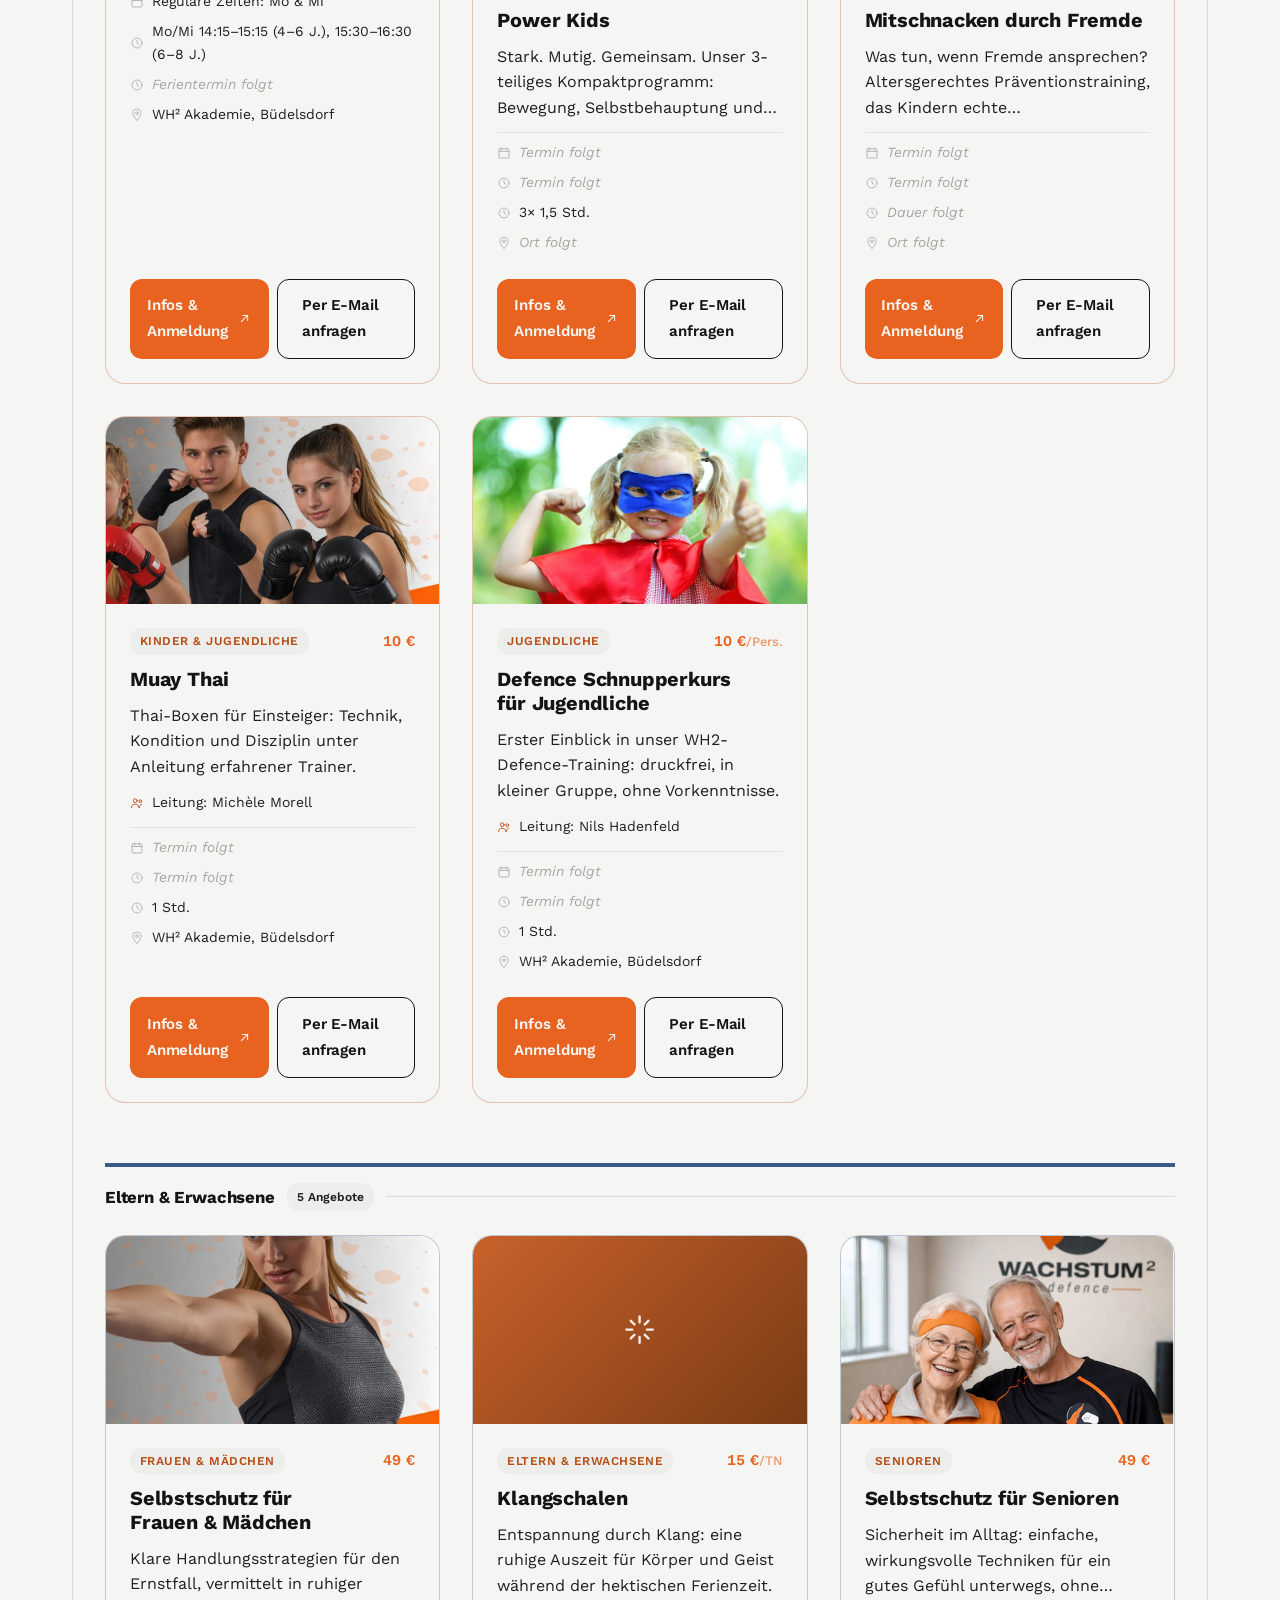
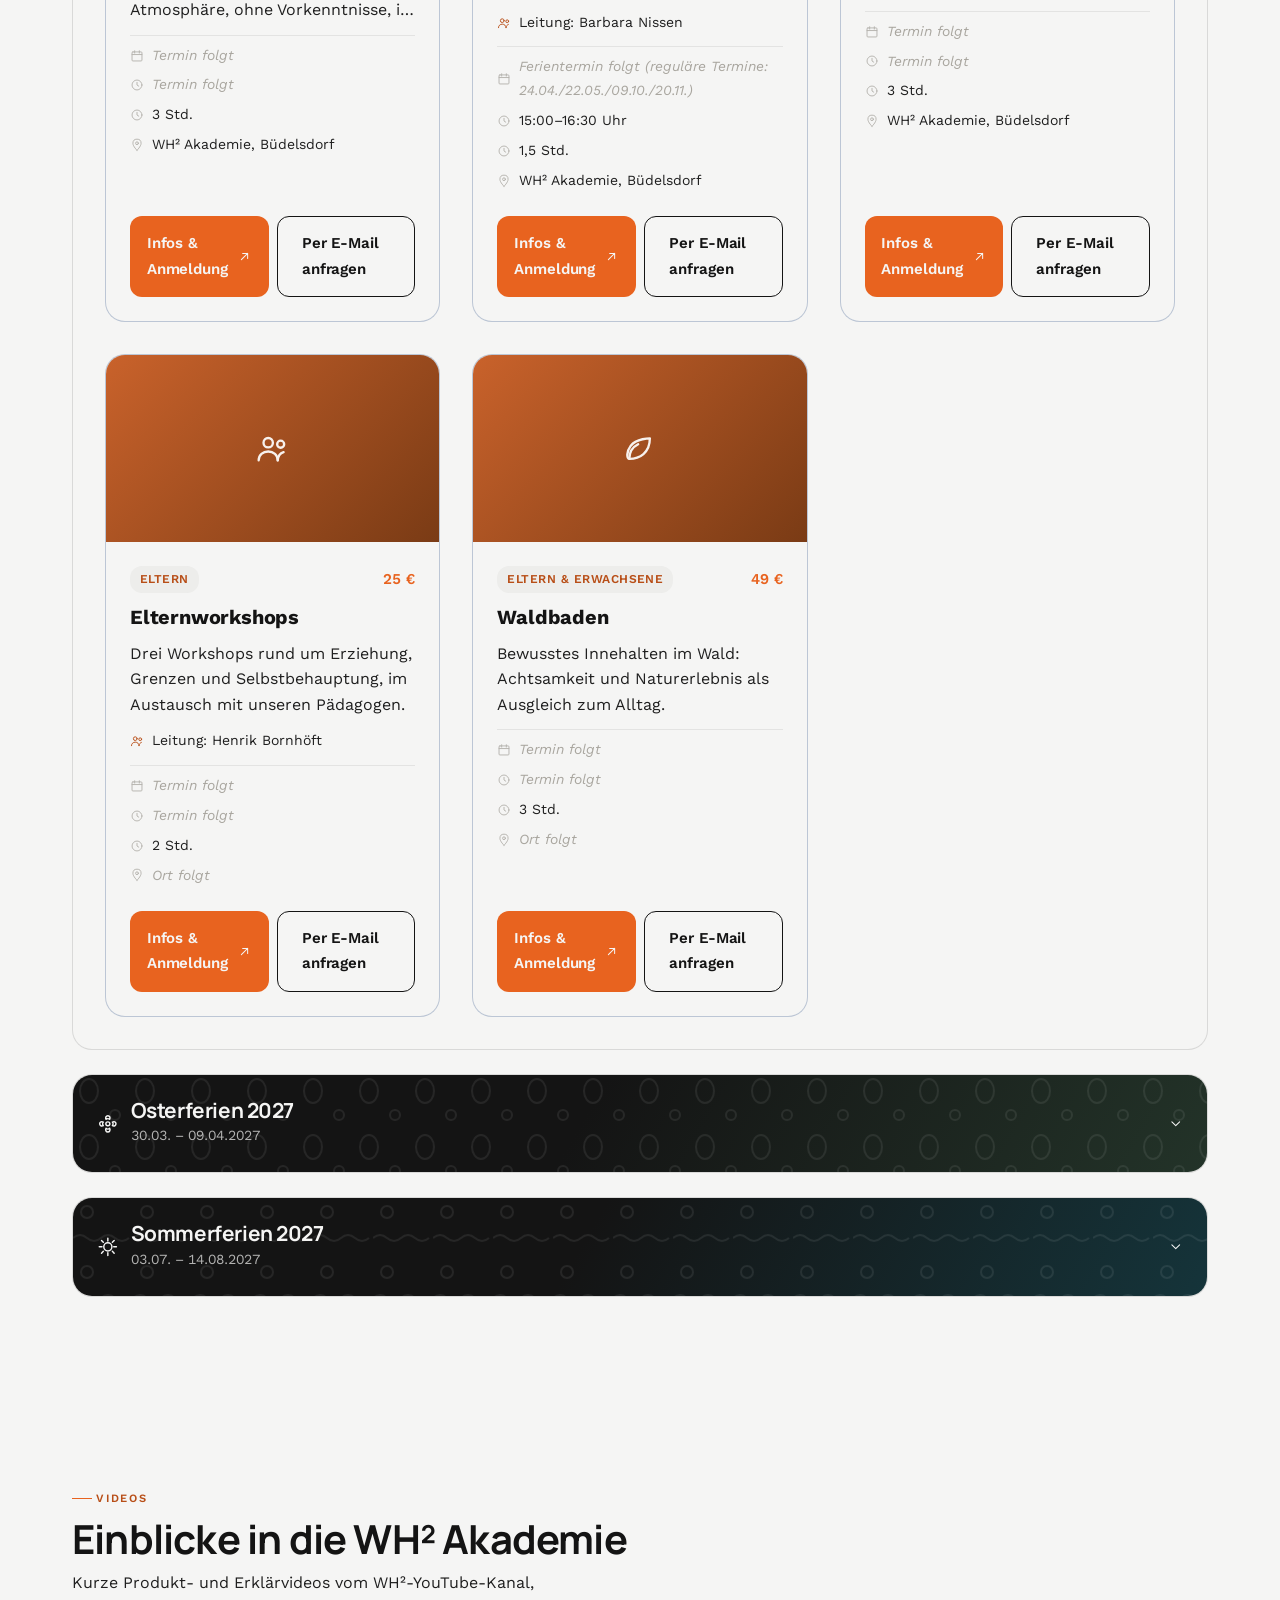
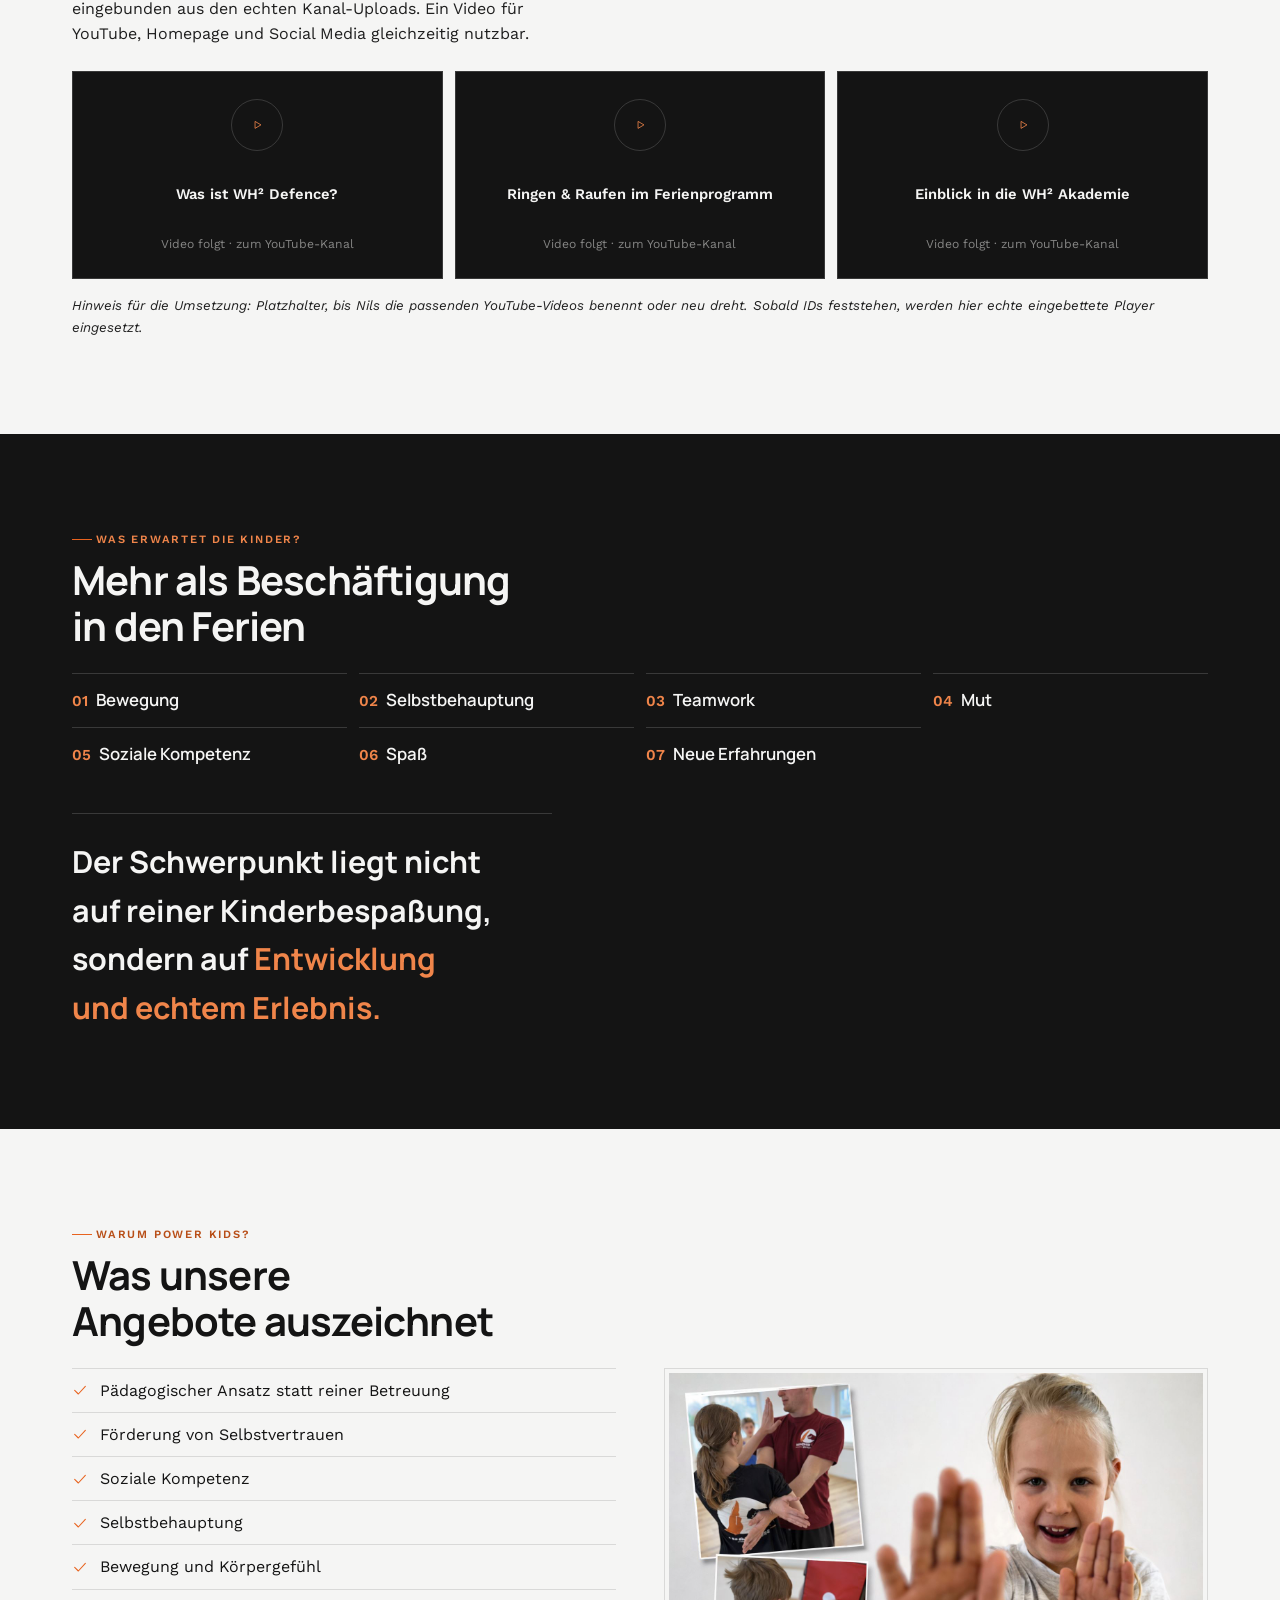
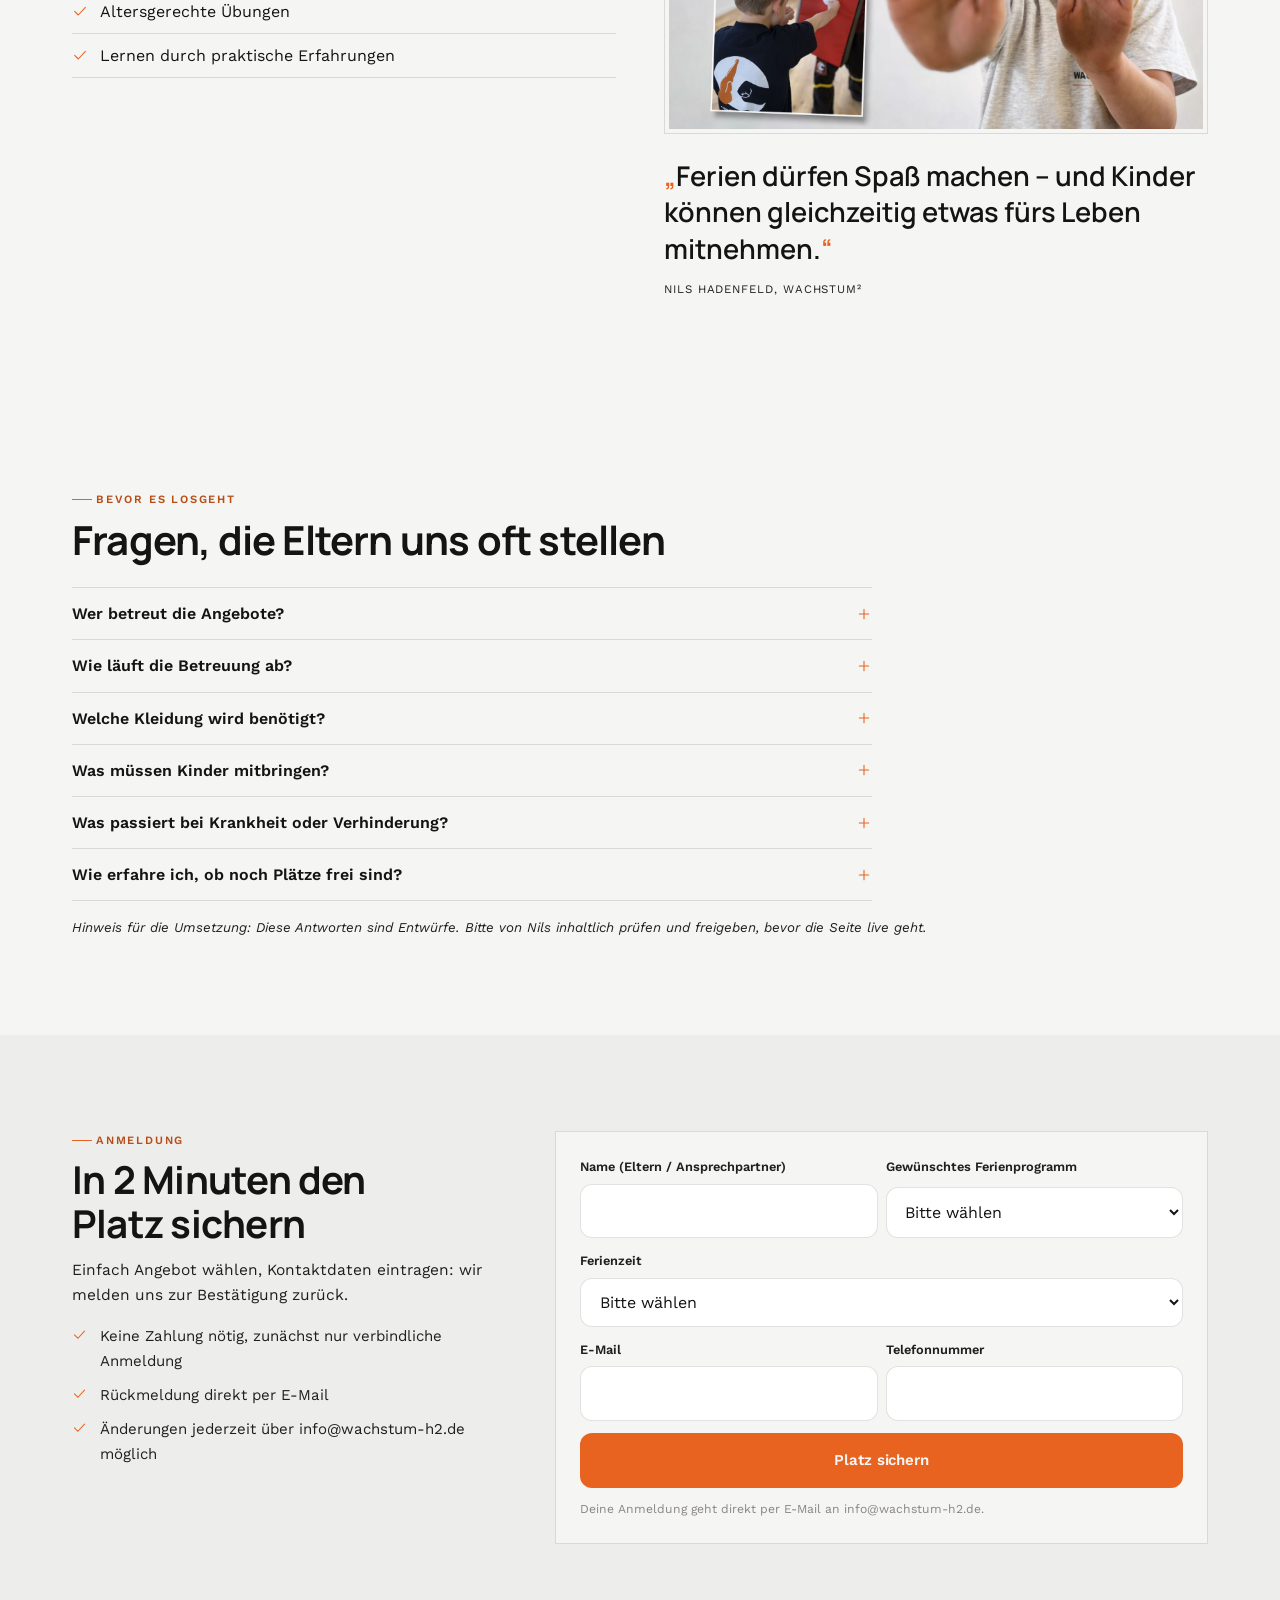
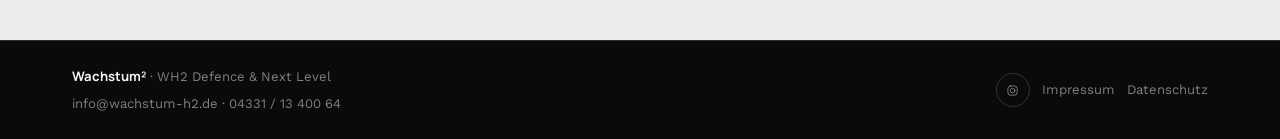
==== commit 8d5d8078: "Echte Daten von Nils eingebaut: KiYo-Zeiten, Klangschalen-Kontakt (Barbara Nissen), Power-Kids-Sloga" ====
--- a/ferienprogramm/index.html
+++ b/ferienprogramm/index.html
@@ -965,16 +965,16 @@
                 <article class="offer-card reveal" id="angebot-kiyo" data-audience="kinder">
                   <div class="offer-card-body">
                     <div class="offer-card-toprow">
-                      <span class="offer-zielgruppe">Kinder &amp; Jugendliche</span>
+                      <span class="offer-zielgruppe">Kinder 4–8 Jahre</span>
                       <span class="price-tag">35 €<span class="unit">/Monat</span></span>
                     </div>
                     <h3>KiYo: Kindertanz &amp; Yoga</h3>
-                    <p class="offer-desc">Tanzen, dehnen, zur Ruhe kommen: kreative Bewegung und Yoga-Elemente für Körpergefühl, Konzentration und Ausgeglichenheit, behutsam angeleitet und ohne Leistungsdruck.</p>
+                    <p class="offer-desc">Bewegung, Freude und Fantasie: kreativer Kindertanz und Yoga-Elemente für Körpergefühl, Konzentration und Ausgeglichenheit, behutsam angeleitet und ohne Leistungsdruck.</p>
                     <div class="offer-trainer"><img class="offer-trainer-avatar" src="fotos/kiyo-kindertanz.jpg" alt="Tina Witt"> Leitung: Tina Witt</div>
                     <div class="offer-meta">
-                      <span class="ph"><svg class="icon"><use href="#i-calendar"/></svg>Termin folgt</span>
-                      <span class="ph"><svg class="icon"><use href="#i-clock"/></svg>Termin folgt</span>
-                      <span><svg class="icon"><use href="#i-clock"/></svg>1 Std.</span>
+                      <span><svg class="icon"><use href="#i-calendar"/></svg>Reguläre Zeiten: Mo &amp; Mi</span>
+                      <span><svg class="icon"><use href="#i-clock"/></svg>Mo/Mi 14:15–15:15 (4–6 J.), 15:30–16:30 (6–8 J.)</span>
+                      <span class="ph"><svg class="icon"><use href="#i-clock"/></svg>Ferientermin folgt</span>
                       <span><svg class="icon"><use href="#i-pin"/></svg>WH² Akademie, Büdelsdorf</span>
                     </div>
                     <div class="offer-cta-row">
@@ -992,7 +992,7 @@
                       <span class="price-tag tbd">Preis folgt</span>
                     </div>
                     <h3>Power Kids</h3>
-                    <p class="offer-desc">Unser 3-teiliges Kompaktprogramm: Bewegung, Selbstbehauptung und Teamgeist an drei aufeinander aufbauenden Terminen.</p>
+                    <p class="offer-desc">Stark. Mutig. Gemeinsam. Unser 3-teiliges Kompaktprogramm: Bewegung, Selbstbehauptung und Teamgeist an drei aufeinander aufbauenden Terminen.</p>
                     <div class="offer-meta">
                       <span class="ph"><svg class="icon"><use href="#i-calendar"/></svg>Termin folgt</span>
                       <span class="ph"><svg class="icon"><use href="#i-clock"/></svg>Termin folgt</span>
@@ -1113,15 +1113,16 @@
                     </div>
                     <h3>Klangschalen</h3>
                     <p class="offer-desc">Entspannung durch Klang: eine ruhige Auszeit für Körper und Geist während der hektischen Ferienzeit.</p>
+                    <div class="offer-trainer"><svg class="icon"><use href="#i-users"/></svg> Leitung: Barbara Nissen</div>
                     <div class="offer-meta">
-                      <span class="ph"><svg class="icon"><use href="#i-calendar"/></svg>Termin folgt</span>
+                      <span class="ph"><svg class="icon"><use href="#i-calendar"/></svg>Ferientermin folgt (reguläre Termine: 24.04./22.05./09.10./20.11.)</span>
                       <span><svg class="icon"><use href="#i-clock"/></svg>15:00–16:30 Uhr</span>
                       <span><svg class="icon"><use href="#i-clock"/></svg>1,5 Std.</span>
-                      <span class="ph"><svg class="icon"><use href="#i-pin"/></svg>Ort folgt</span>
+                      <span><svg class="icon"><use href="#i-pin"/></svg>WH² Akademie, Büdelsdorf</span>
                     </div>
                     <div class="offer-cta-row">
                       <a href="#anmeldung" class="btn btn-primary" data-track="offer_klangschalen" data-offer="Klangschalen">Infos &amp; Anmeldung <svg class="icon"><use href="#i-arrow"/></svg></a>
-                      <a class="btn btn-outline" href="mailto:info@wachstum-h2.de" data-mailto-offer="Klangschalen">Per E-Mail anfragen</a>
+                      <a class="btn btn-outline" href="mailto:office@wachstum-h2.de" data-mailto-offer="Klangschalen" data-mailto-to="office@wachstum-h2.de">Per E-Mail anfragen</a>
                     </div>
                   </div>
                 </article>
@@ -1551,10 +1552,13 @@
     });
   });
 
-  /* ---------- mailto-Kurzoption pro Angebot, mit vorbereiteter Betreffzeile ---------- */
+  /* ---------- mailto-Kurzoption pro Angebot, mit vorbereiteter Betreffzeile ----------
+     Normalerweise info@wachstum-h2.de, aber pro Angebot per data-mailto-to auf die
+     zuständige Person umleitbar (z. B. Barbara Nissen bei Klangschalen). ---------- */
   document.querySelectorAll('[data-mailto-offer]').forEach(function(a){
     var subject = 'Anfrage Ferienprogramm – ' + a.dataset.mailtoOffer;
-    a.href = 'mailto:info@wachstum-h2.de?subject=' + encodeURIComponent(subject);
+    var to = a.dataset.mailtoTo || 'info@wachstum-h2.de';
+    a.href = 'mailto:' + to + '?subject=' + encodeURIComponent(subject);
   });
 
   /* ---------- Kind-Felder nur bei Kinder-Angeboten ---------- */
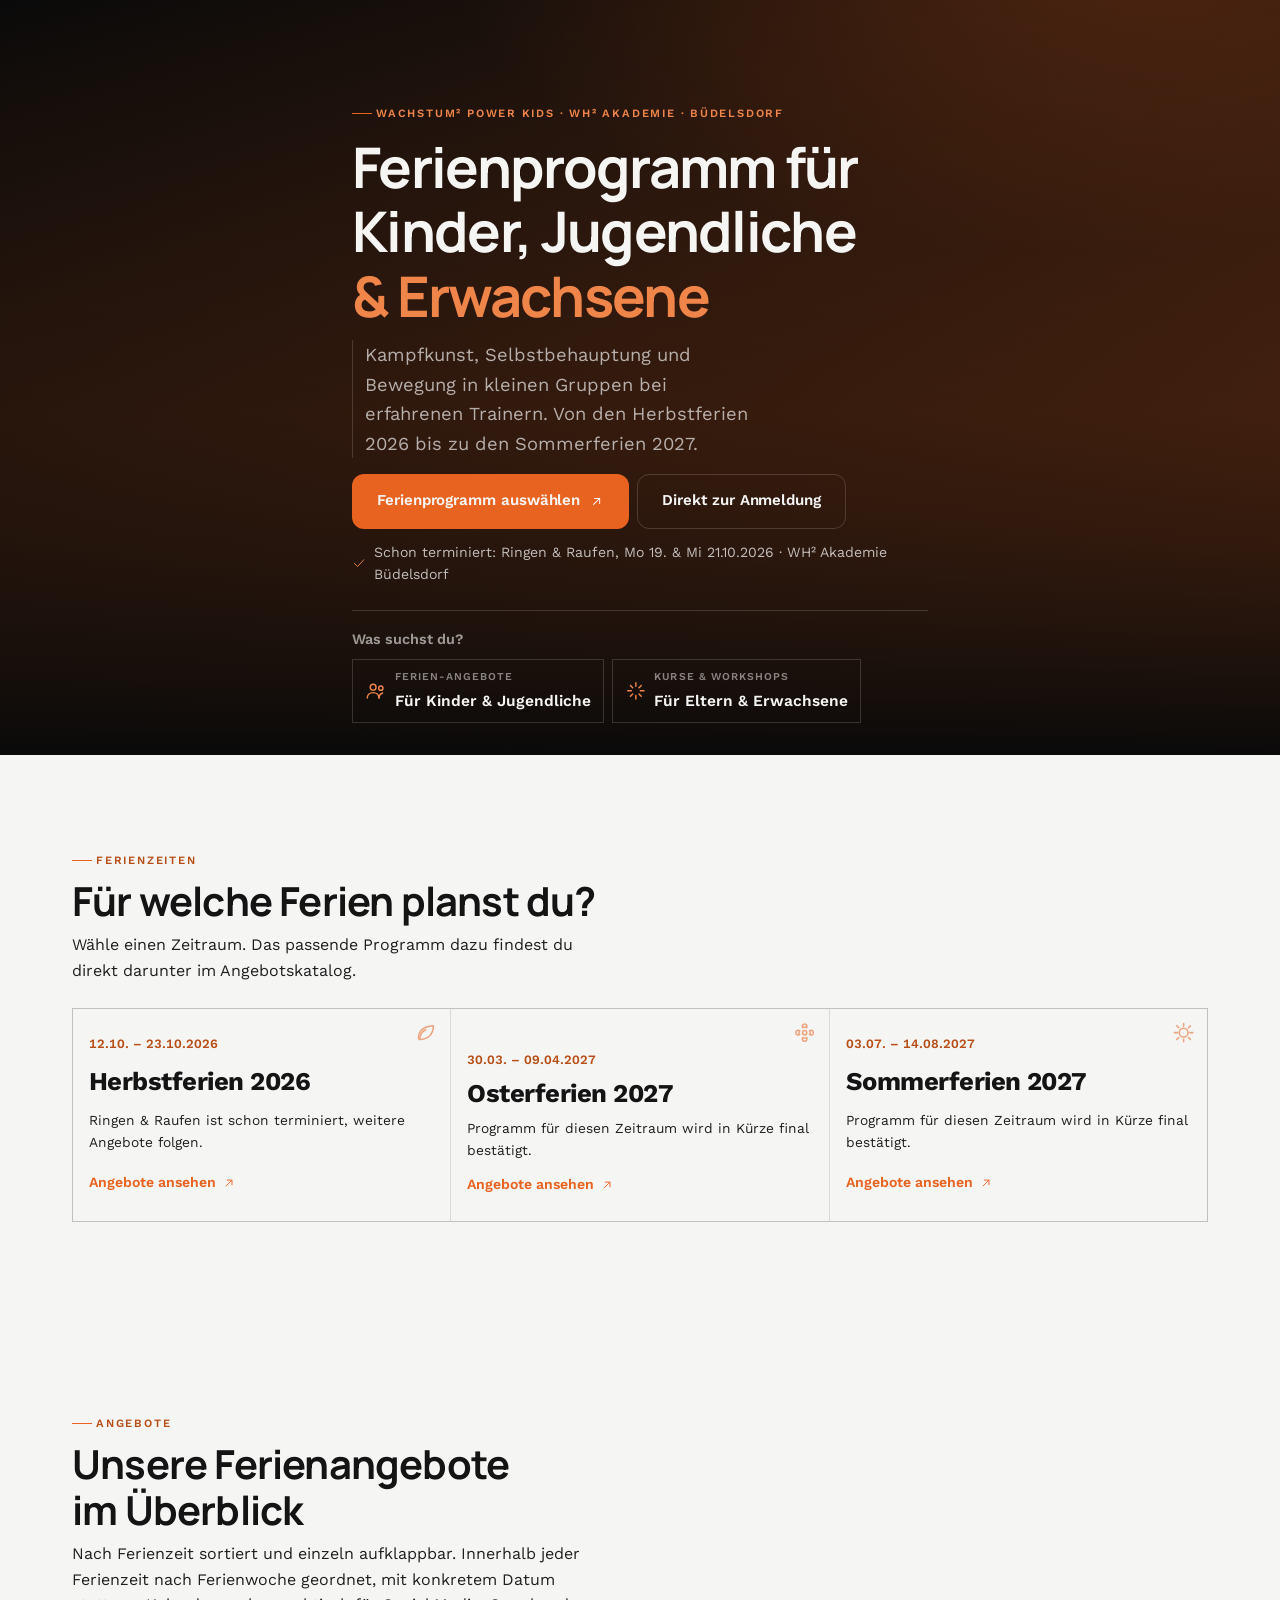
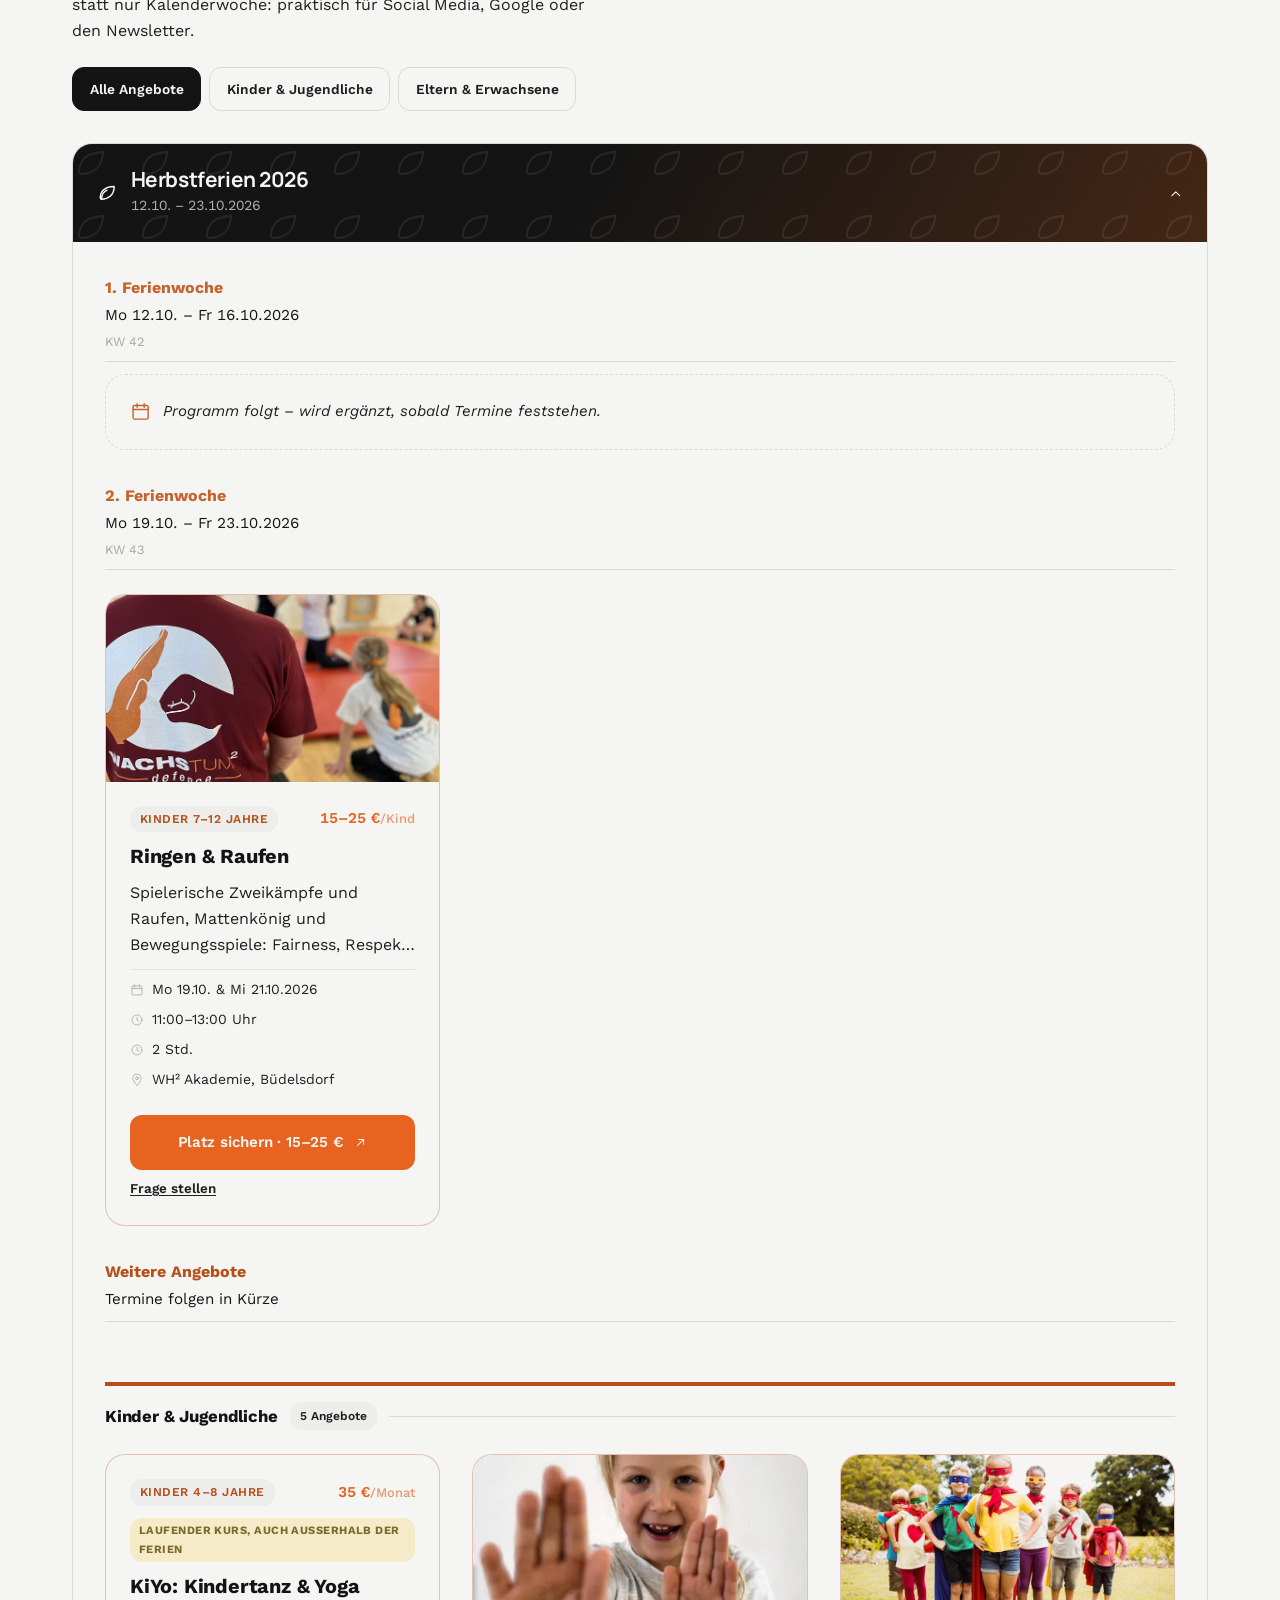
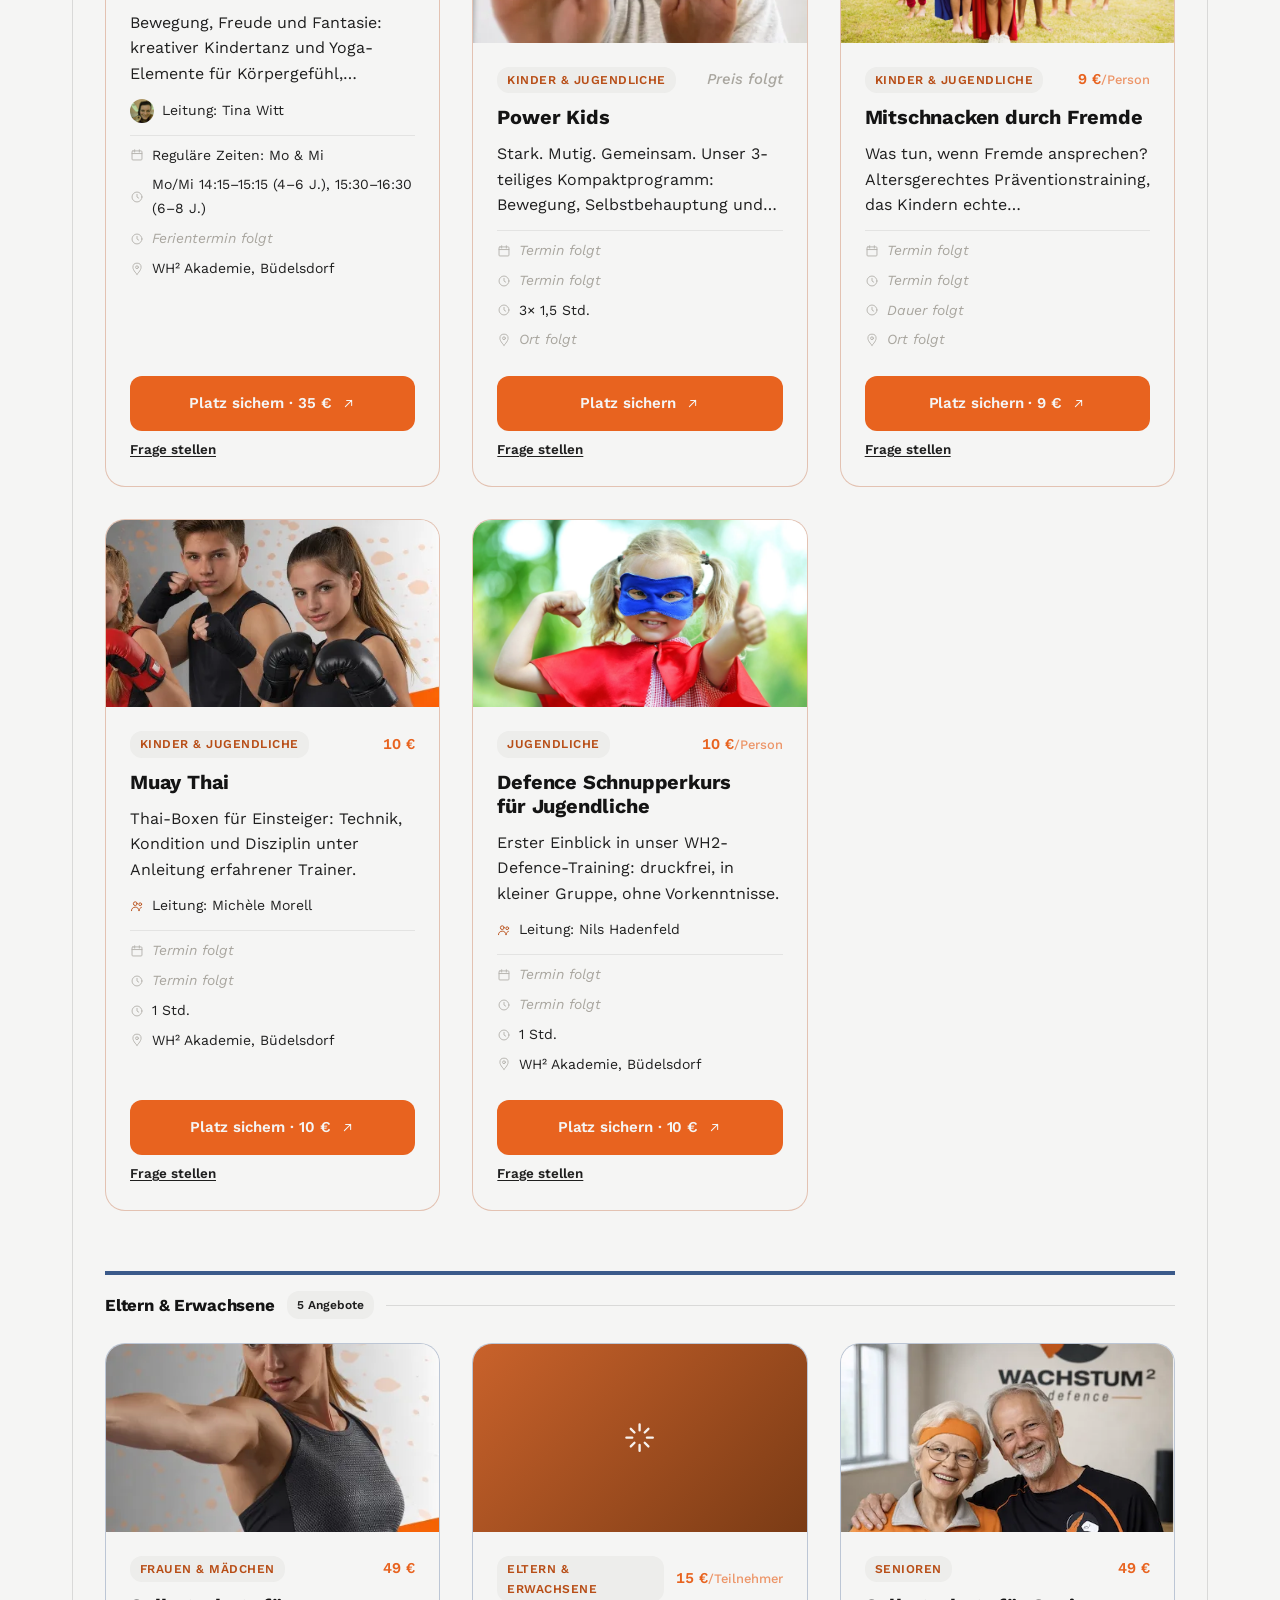
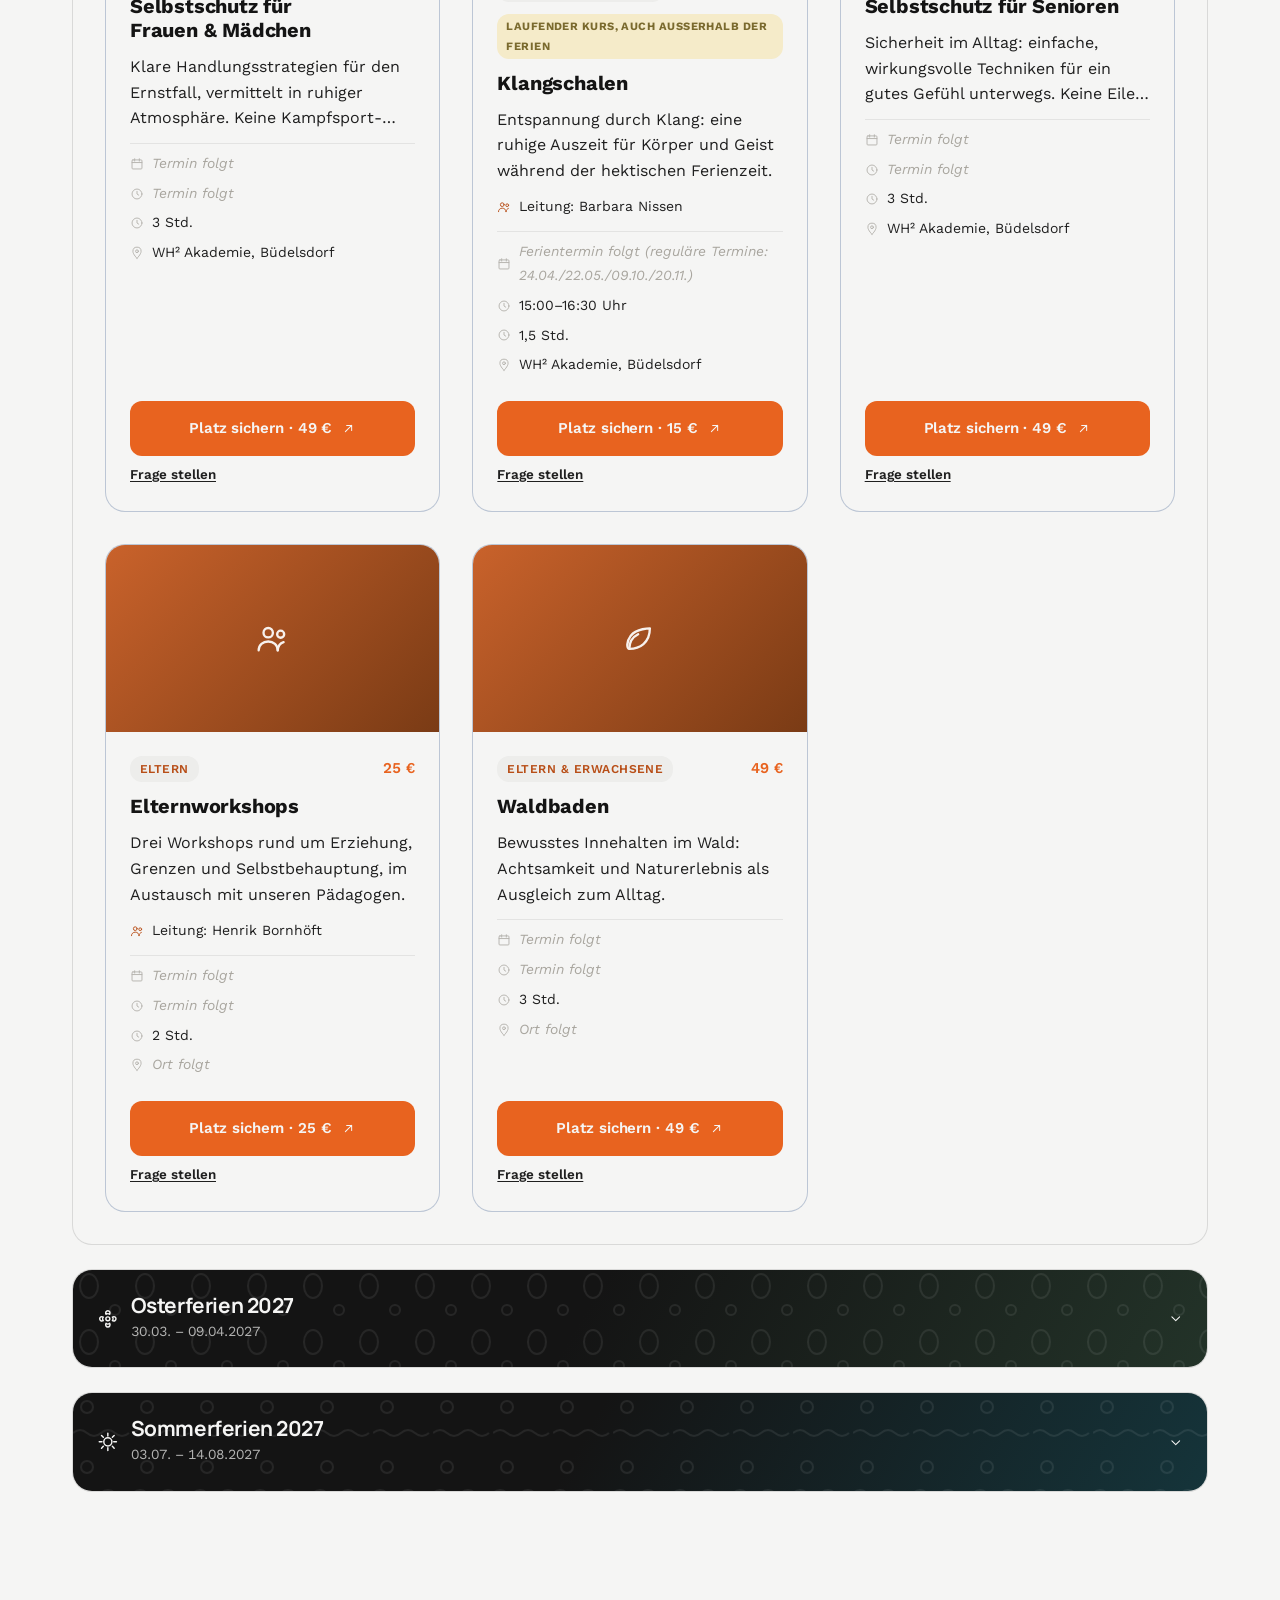
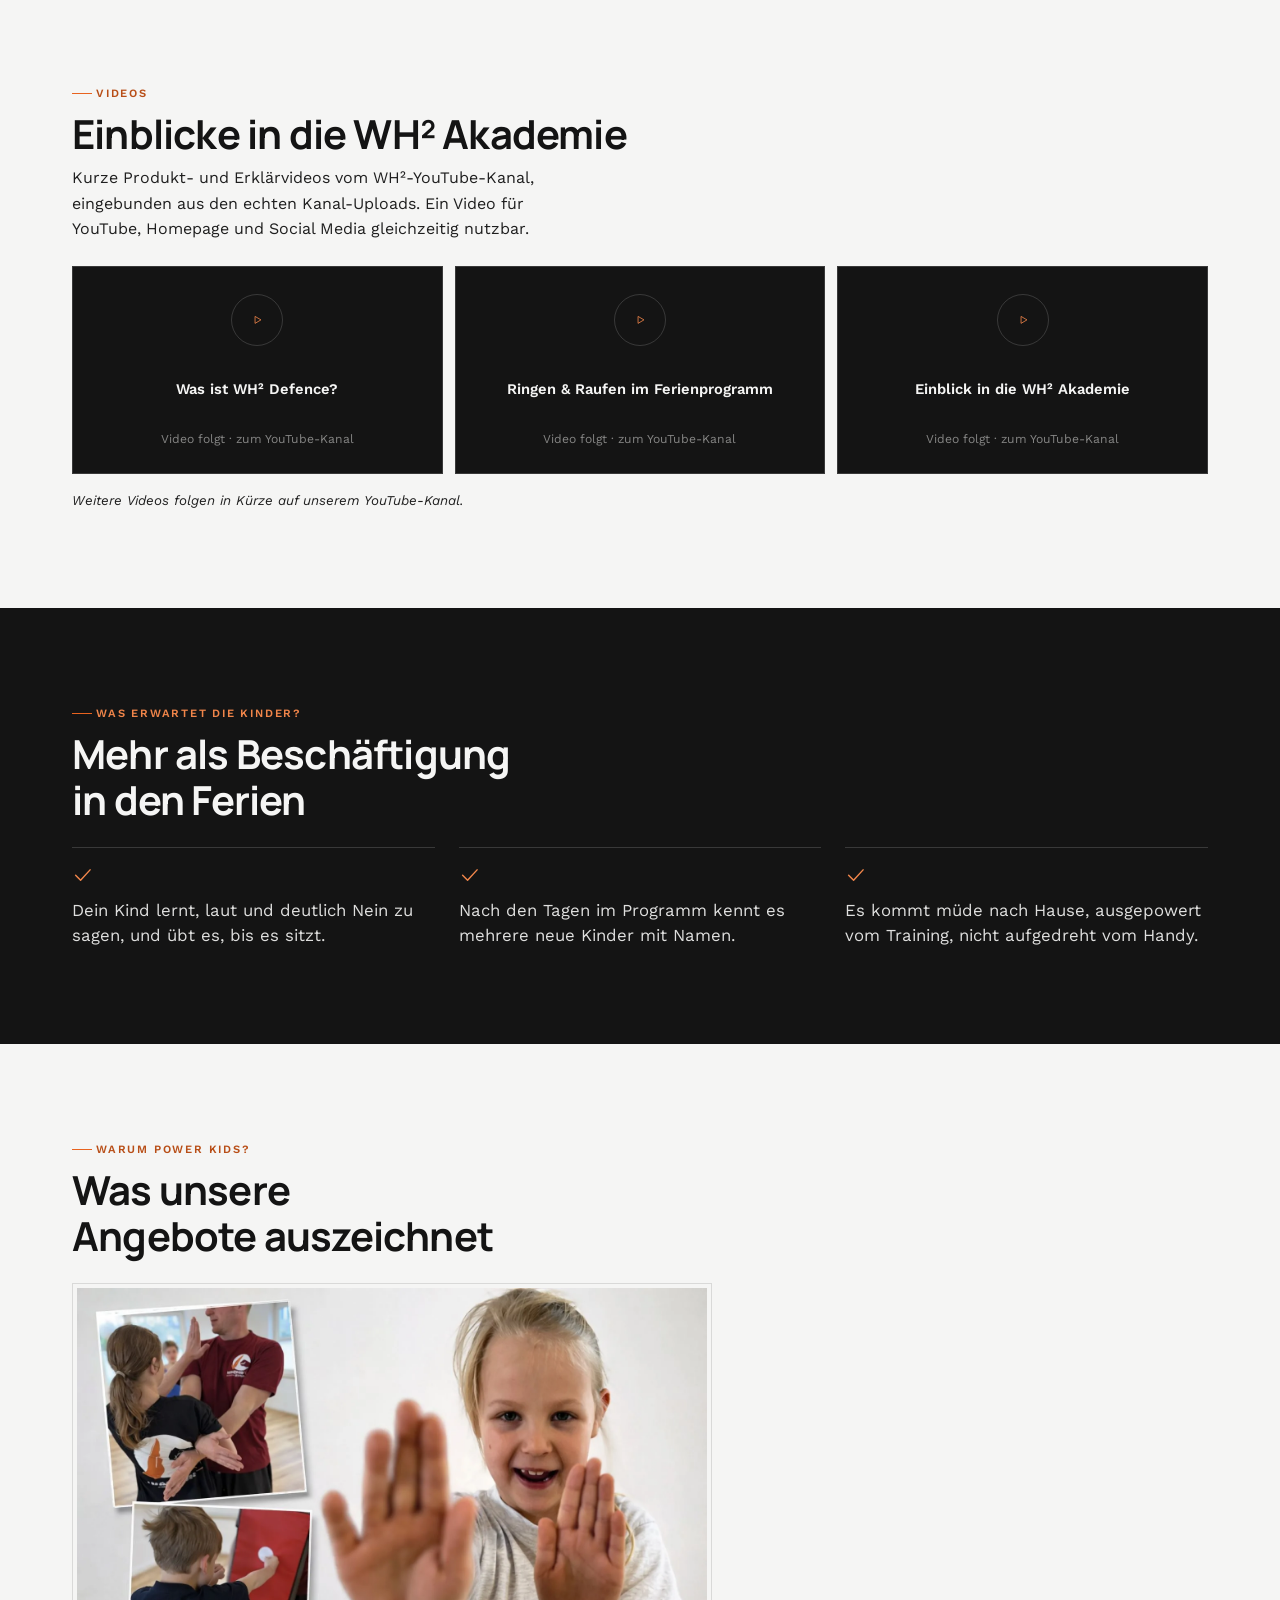
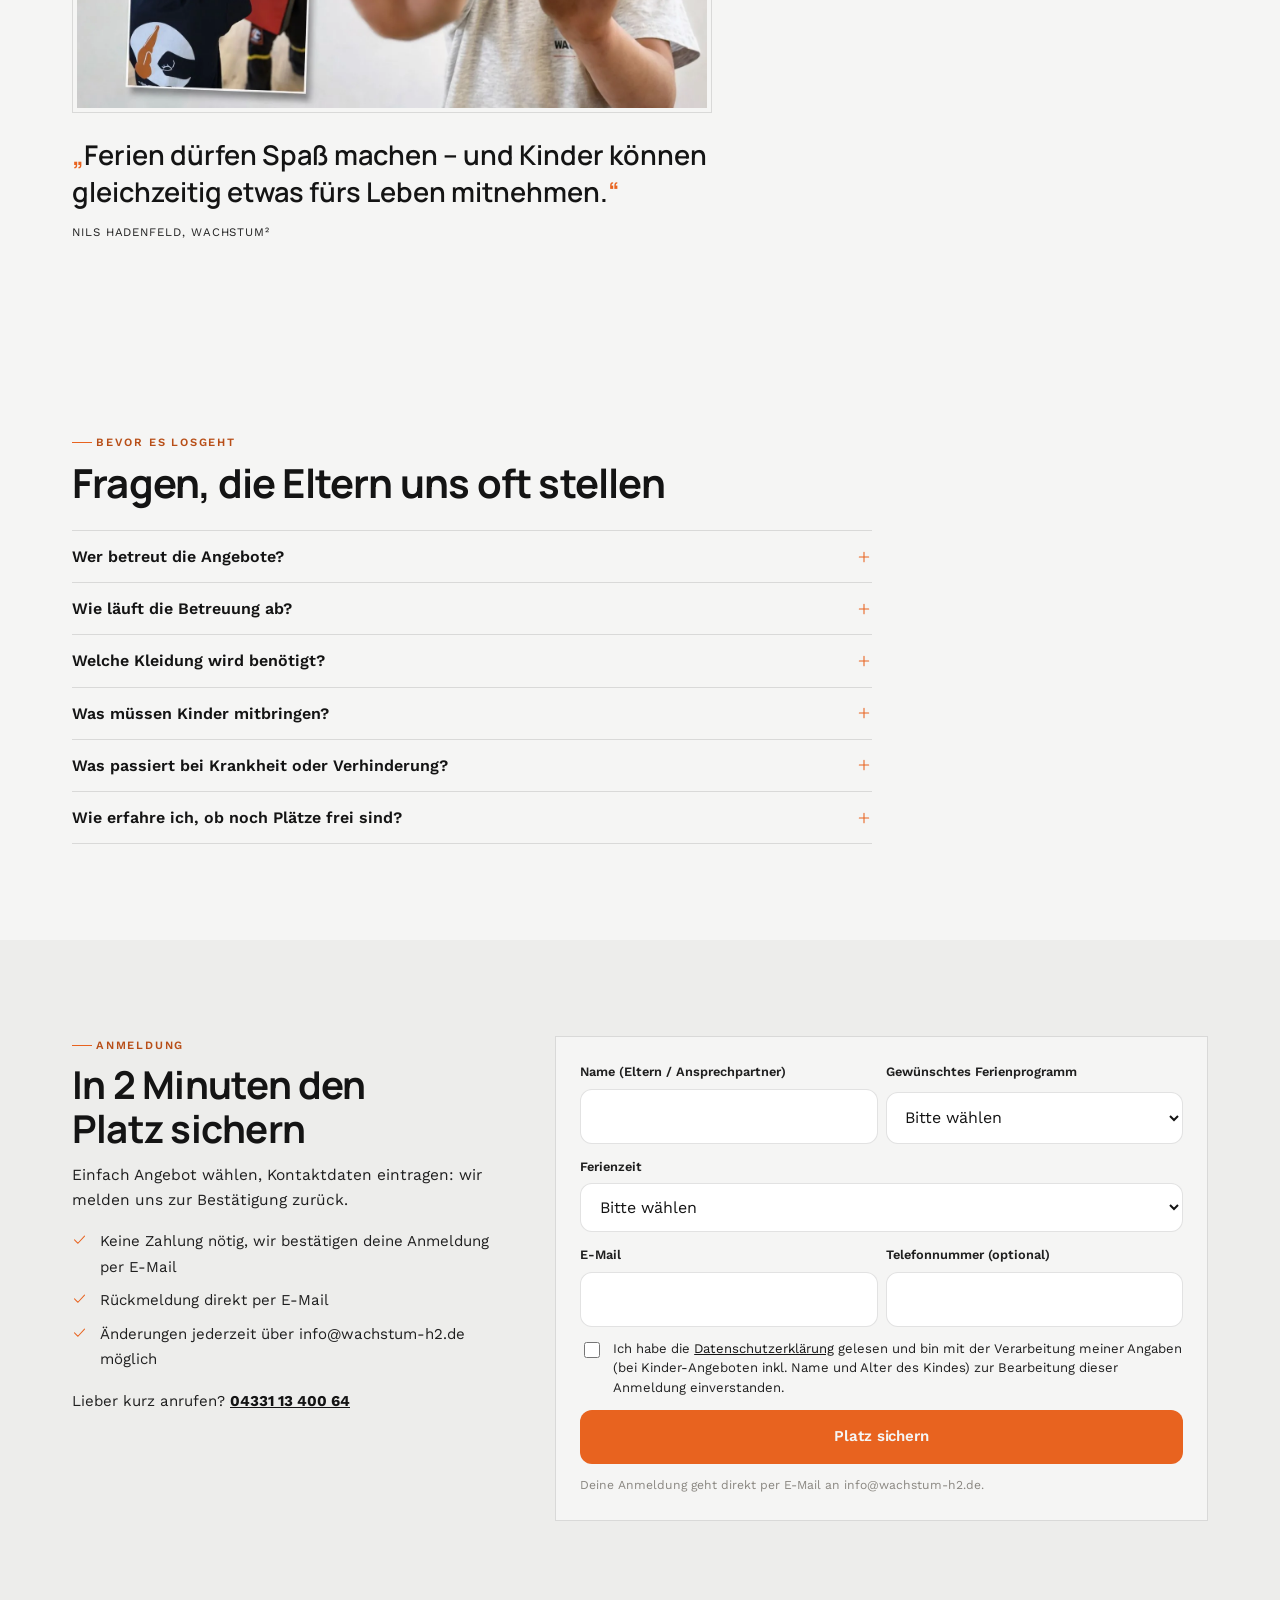
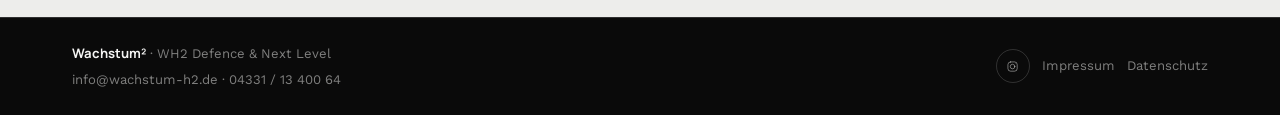
==== commit 2449b5b9: "Grosse Ueberarbeitung nach Launch-Checkliste: interne Notizen entfernt, DSGVO-Checkbox, Hero neu get" ====
--- a/ferienprogramm/index.html
+++ b/ferienprogramm/index.html
@@ -2,7 +2,7 @@
 <html lang="de">
 <head>
 <meta charset="UTF-8">
-<title>Ferienprogramm 2026 · Power Kids · Wachstum²</title>
+<title>Ferienprogramm 2026/27 · Power Kids · Wachstum²</title>
 <meta name="viewport" content="width=device-width, initial-scale=1">
 <meta name="robots" content="noindex, nofollow">
 <meta name="description" content="Ferienprogramm von Wachstum² in Büdelsdorf: Selbstbehauptung, Kampfkunst und Bewegung für Kinder, Jugendliche und Erwachsene in den Schulferien. Jetzt Platz sichern.">
@@ -15,14 +15,14 @@
 <meta property="og:type" content="website">
 <meta property="og:site_name" content="Wachstum² · Akademie für Selbstbehauptung">
 <meta property="og:locale" content="de_DE">
-<meta property="og:title" content="Ferienprogramm 2026 · Power Kids · Wachstum²">
+<meta property="og:title" content="Ferienprogramm 2026/27 · Power Kids · Wachstum²">
 <meta property="og:description" content="Ferienprogramm von Wachstum² in Büdelsdorf: Selbstbehauptung, Kampfkunst und Bewegung für Kinder, Jugendliche und Erwachsene in den Schulferien. Jetzt Platz sichern.">
 <meta property="og:url" content="https://wachstum-hoch-zwei.de/ferienprogramm/">
 <meta property="og:image" content="https://wachstum-hoch-zwei.de/ferienprogramm-og-image.jpg">
 <meta property="og:image:width" content="1200">
 <meta property="og:image:height" content="630">
 <meta name="twitter:card" content="summary_large_image">
-<meta name="twitter:title" content="Ferienprogramm 2026 · Power Kids · Wachstum²">
+<meta name="twitter:title" content="Ferienprogramm 2026/27 · Power Kids · Wachstum²">
 <meta name="twitter:description" content="Ferienprogramm von Wachstum² in Büdelsdorf: Selbstbehauptung, Kampfkunst und Bewegung für Kinder, Jugendliche und Erwachsene in den Schulferien. Jetzt Platz sichern.">
 <meta name="twitter:image" content="https://wachstum-hoch-zwei.de/ferienprogramm-og-image.jpg">
 
@@ -72,6 +72,13 @@
   @media (min-width:768px){ :root{ --container-pad:32px; } }
 
   *,*::before,*::after{box-sizing:border-box;}
+  .skip-link{
+    position:absolute; top:-100px; left:var(--s3); z-index:100;
+    background:var(--copper); color:#fff; padding:var(--s2) var(--s4);
+    border-radius:var(--radius-sm); font-weight:600;
+    transition:top .2s ease;
+  }
+  .skip-link:focus{ top:var(--s3); }
   html{scroll-behavior:smooth;}
   html,body{ overflow-x:clip; }
   @media (prefers-reduced-motion:reduce){ html{scroll-behavior:auto;} *{animation-duration:.001ms !important; animation-iteration-count:1 !important; transition-duration:.001ms !important;} }
@@ -100,7 +107,7 @@
   h1,h2{ font-family:var(--font-display); letter-spacing:-.02em; }
   h1{ font-size:clamp(2rem, 5vw, 3.5rem); }
   h3,h4{ font-family:var(--font-body); font-weight:700; letter-spacing:-.01em; line-height:1.2; }
-  h3{ font-size:1.25rem; }
+  h3,h4{ font-size:1.25rem; }
   p{margin:0; line-height:1.6;}
 
   .wrap{max-width:var(--max); margin-inline:auto; padding-inline:var(--container-pad);}
@@ -196,13 +203,25 @@
     .hero-bg img{ animation:none; opacity:0; transform:none; }
     .hero-bg img:first-child{ opacity:1; }
   }
-  /* Unter 768px nur noch 2 Fotos statt 4 — ruhigerer, schnellerer Wechsel auf kleinem Screen,
-     gleiche Keyframe-Kurve (nutzt %-Werte), nur die Zykluslänge wird halbiert. */
+  /* Unter 768px nur noch 2 Fotos statt 4 (spart Ladezeit auf kleinen Screens). Die
+     4-Bilder-Kurve oben ist für einen 25%-Versatz gebaut (8s Versatz bei 32s Dauer,
+     Bild bleibt 30% des Zyklus lang sichtbar) — bei nur 2 Bildern mit 50%-Versatz
+     reicht dasselbe 30%-Sichtfenster nicht mehr aus: 2×30% < 100%, es entsteht eine
+     echte Lücke, in der kein Bild sichtbar ist und der reine Orange/Dunkel-Verlauf
+     durchscheint. Eigene Kurve mit 54%-Sichtfenster schließt die Lücke rechnerisch
+     (2×54% > 100%, garantiert Überlappung statt Leerraum). */
   @media (max-width:767px){
     .hero-bg img:nth-child(3), .hero-bg img:nth-child(4){ display:none; }
-    .hero-bg img{ animation-duration:16s; }
+    .hero-bg img{ animation-name:heroFrameMobile; animation-duration:16s; }
     .hero-bg img:nth-child(1){ animation-delay:0s; }
     .hero-bg img:nth-child(2){ animation-delay:-8s; }
+  }
+  @keyframes heroFrameMobile{
+    0%   { opacity:0; transform:scale(1.02); }
+    8%   { opacity:1; }
+    46%  { opacity:1; transform:scale(1.08); }
+    54%  { opacity:0; }
+    100% { opacity:0; transform:scale(1.08); }
   }
 
   .hero-inner{ position:relative; z-index:1; display:grid; gap:var(--s3); max-width:640px; padding-bottom:var(--s6); }
@@ -225,32 +244,6 @@
     border-left:1px solid var(--line-dark);
   }
   .hero-ctas{ display:flex; flex-wrap:wrap; gap:var(--s2); margin-top:var(--s1); }
-
-  /* ---- Marquee ribbon ---- */
-  .marquee-band{
-    position:relative;
-    z-index:1;
-    transform:rotate(-1.4deg);
-    background:var(--copper);
-    margin:0 -6% 0;
-    overflow-x:clip;
-    overflow-y:hidden;
-  }
-  .marquee-track{ display:flex; width:max-content; animation:marquee 32s linear infinite; }
-  @media (prefers-reduced-motion:reduce){ .marquee-track{ animation:none; } }
-  .marquee-track span{
-    display:flex; align-items:center; gap:var(--s2);
-    font-family:var(--font-mono);
-    font-weight:600;
-    font-size:.82rem;
-    letter-spacing:.06em;
-    text-transform:uppercase;
-    color:var(--ink-deep);
-    padding:14px 24px;
-    white-space:nowrap;
-  }
-  .marquee-track span .icon{ width:.8em; height:.8em; opacity:.55; }
-  @keyframes marquee{ from{ transform:translateX(0); } to{ transform:translateX(-50%); } }
 
   .audience-pick{
     margin-top:var(--s3); padding-top:var(--s4);
@@ -274,18 +267,14 @@
   .audience-btn .icon{ color:var(--copper-light); }
   .audience-btn .tag{ font-family:var(--font-mono); font-size:.66rem; letter-spacing:.1em; text-transform:uppercase; color:rgba(245,245,244,.5); display:block; margin-bottom:2px; }
 
-  /* ---------- Countdown — eine echte, berechnete Zahl, ruhig dargestellt.
-     Bleibt unsichtbar, bis JS einen echten Wert eingesetzt hat (kein "– Tage"-Platzhalter). ---------- */
-  .hero-countdown{
+  /* ---------- Trust-Zeile: ein echter, geprüfter Fakt statt eines Countdowns
+     ohne echten Anmeldeschluss-Anker. ---------- */
+  .hero-trust{
+    display:flex; align-items:center; gap:8px;
     font-size:.88rem;
-    color:rgba(245,245,244,.6);
-    display:none;
-  }
-  .hero-countdown.is-ready{ display:block; }
-  .hero-countdown .val{
-    font-family:var(--font-mono); font-variant-numeric:tabular-nums;
-    font-weight:600; color:var(--copper-light); font-size:1rem;
-  }
+    color:rgba(245,245,244,.75);
+  }
+  .hero-trust .icon{ color:var(--copper-light); flex:none; }
 
   /* ============================================================
      SECTION SCAFFOLD — großzügiger Whitespace
@@ -434,7 +423,7 @@
   .price-tag.tbd{ color:#A9A69F; font-style:italic; font-weight:500; }
 
   /* ---- Slot 3: Titel, max. 2 Zeilen ---- */
-  .offer-card h3{
+  .offer-card h4{
     font-size:1.25rem; letter-spacing:-.01em;
     display:-webkit-box; -webkit-line-clamp:2; -webkit-box-orient:vertical; overflow:hidden;
   }
@@ -461,16 +450,20 @@
   .offer-meta .icon{ color:#B5B3AE; flex:none; }
   .offer-meta .ph{ color:#A9A69F; font-style:italic; }
 
-  /* ---- Slot 6: Buttons, per margin-top:auto immer unten bündig ---- */
+  /* ---- Slot 6: ein klarer Primär-Button, per margin-top:auto immer unten
+     bündig. Sekundäre Aktion als schlichter Textlink, nicht als zweiter
+     gleichwertiger Button — sonst Entscheidungslähmung. ---- */
   .offer-cta-row{
     margin-top:auto; padding-top:var(--s3);
-    display:flex; flex-direction:column; gap:var(--s2);
-  }
-  @media (min-width:640px){
-    .offer-cta-row{ flex-direction:row; }
-    .offer-cta-row .btn{ flex:1; }
-  }
-  .offer-cta-row .btn{ min-width:0; }
+    display:grid; gap:var(--s2); justify-items:start;
+  }
+  .offer-cta-row .btn{ width:100%; min-width:0; justify-content:center; }
+  .offer-question-link{
+    font-size:.84rem; font-weight:600; color:var(--ink-soft);
+    text-decoration:underline; text-underline-offset:2px;
+    transition:color .2s ease;
+  }
+  .offer-question-link:hover{ color:var(--copper-dim); }
 
   /* ============================================================
      SAISON-AKKORDEON — jede Ferienzeit als eigener, aufklappbarer Block,
@@ -572,36 +565,22 @@
   .video-card span{ font-size:.76rem; margin-top:4px; }
 
   /* ============================================================
-     BENEFITS — dunkel, große Zahlen als Grafikersatz
+     BENEFITS — konkrete Szenen statt abstrakter Stichwortliste
      ============================================================ */
   .benefits{ background:var(--ink); color:var(--paper); }
-  .benefit-grid{ display:grid; grid-template-columns:repeat(4,1fr); column-gap:var(--s3); }
-  @media (max-width:900px){ .benefit-grid{ grid-template-columns:repeat(2,1fr); } }
-  .benefit-item{
-    padding:var(--s3) 0;
-    border-top:1px solid var(--line-dark);
-    display:flex; align-items:baseline; gap:var(--s2);
-  }
-  .benefit-item .n{ font-family:var(--font-mono); font-size:.95rem; font-weight:600; color:var(--copper-light); }
-  .benefit-item strong{ font-family:var(--font-display); font-size:1.05rem; font-weight:600; }
-  .benefits-tagline{
-    margin-top:var(--s6); padding-top:var(--s5); border-top:1px solid var(--line-dark);
-    font-family:var(--font-display); font-weight:700;
-    font-size:clamp(1.3rem,3vw,1.9rem);
-    color:var(--paper); text-wrap:balance; max-width:24ch;
-  }
-  .benefits-tagline em{ font-style:normal; color:var(--copper-light); }
+  .scene-grid{ display:grid; grid-template-columns:repeat(3,1fr); gap:var(--s5); }
+  @media (max-width:820px){ .scene-grid{ grid-template-columns:1fr; } }
+  .scene-item{
+    padding-top:var(--s4); border-top:1px solid var(--line-dark);
+    display:grid; gap:var(--s3);
+  }
+  .scene-item .icon{ color:var(--copper-light); }
+  .scene-item p{ font-size:1.05rem; line-height:1.5; color:rgba(245,245,244,.9); }
 
   /* ============================================================
      WARUM POWER KIDS
      ============================================================ */
-  .why-grid{ display:grid; grid-template-columns:1fr 1fr; gap:var(--s7); align-items:start; }
-  .why-grid > *{ min-width:0; }
-  @media (max-width:820px){ .why-grid{ grid-template-columns:1fr; gap:var(--s5); } }
-  .why-list{ list-style:none; margin:0; padding:0; display:grid; }
-  .why-list li{ display:flex; align-items:center; gap:var(--s3); font-size:1rem; padding:var(--s2) 0; border-top:1px solid var(--line); }
-  .why-list li:last-child{ border-bottom:1px solid var(--line); }
-  .why-list .icon{ color:var(--copper); flex:none; }
+  .why-grid{ max-width:640px; }
   .why-quote{
     padding-top:var(--s2);
     font-family:var(--font-display);
@@ -677,6 +656,25 @@
   .kid-fields{ display:grid; gap:var(--s2); padding:var(--s2) var(--s2) 0; border-top:1px dashed var(--line); }
   .kid-fields legend{ font-family:var(--font-mono); font-size:.68rem; text-transform:uppercase; letter-spacing:.08em; color:var(--copper-dim); padding:0; margin-bottom:var(--s1); }
   .form-foot{ font-size:.76rem; color:#8a8781; line-height:1.6; }
+  .consent-field{
+    display:flex; align-items:flex-start; gap:10px;
+    font-size:.82rem; color:var(--ink-soft); line-height:1.5;
+    cursor:pointer;
+  }
+  .consent-field input{ margin-top:3px; flex:none; width:16px; height:16px; accent-color:var(--copper); }
+  .consent-field a{ text-decoration:underline; color:var(--ink); }
+  .programm-confirm{
+    display:flex; align-items:center; gap:6px;
+    margin-top:6px; font-size:.82rem; font-weight:600; color:var(--copper-dim);
+  }
+  .programm-confirm .icon{ flex:none; }
+  .signup-phone{ margin-top:var(--s4); font-size:.94rem; color:var(--ink-soft); }
+  .signup-phone a{ font-weight:700; color:var(--ink); text-decoration:underline; }
+  .offer-recurring-badge{
+    display:inline-flex; align-items:center; gap:5px; width:fit-content;
+    font-size:.7rem; font-weight:700; letter-spacing:.04em; text-transform:uppercase;
+    color:#7A6A2E; background:#F5EBC9; padding:3px 9px; border-radius:var(--radius-sm);
+  }
   .thankyou{ display:none; text-align:center; padding:var(--s5) var(--s3); }
   .thankyou.show{ display:block; }
   .thankyou .mark{ width:48px; height:48px; border:1px solid var(--copper); color:var(--copper); display:grid; place-items:center; margin:0 auto var(--s3); }
@@ -717,7 +715,7 @@
 <script type="application/ld+json">
 {
   "@context": "https://schema.org",
-  "@type": "LocalBusiness",
+  "@type": ["LocalBusiness", "SportsActivityLocation"],
   "@id": "https://wachstum-hoch-zwei.de/#business",
   "name": "Wachstum² – Akademie für Selbstbehauptung",
   "image": "https://wachstum-hoch-zwei.de/assets/og/og-image.jpg",
@@ -762,8 +760,59 @@
   ]
 }
 </script>
+<!-- Event-Schema nur für Angebote mit echtem, bestätigtem Termin — kein Fantasiedatum
+     in strukturierten Daten. Sobald weitere Angebote Termine haben, hier ergänzen. -->
+<script type="application/ld+json">
+{
+  "@context": "https://schema.org",
+  "@type": "EventSeries",
+  "name": "Ringen & Raufen – Ferienprogramm Herbstferien 2026",
+  "description": "Spielerische Zweikämpfe und Raufen für Kinder von 7 bis 12 Jahren: Mattenkönig und Bewegungsspiele, Fairness, Respekt und Teamgeist stehen im Mittelpunkt.",
+  "eventAttendanceMode": "https://schema.org/OfflineEventAttendanceMode",
+  "eventStatus": "https://schema.org/EventScheduled",
+  "location": {
+    "@type": "Place",
+    "name": "WH² Akademie Büdelsdorf",
+    "address": {
+      "@type": "PostalAddress",
+      "streetAddress": "Fehmarnstraße 16",
+      "postalCode": "24782",
+      "addressLocality": "Büdelsdorf",
+      "addressRegion": "Schleswig-Holstein",
+      "addressCountry": "DE"
+    }
+  },
+  "organizer": { "@id": "https://wachstum-hoch-zwei.de/#business" },
+  "offers": {
+    "@type": "Offer",
+    "price": "15",
+    "priceCurrency": "EUR",
+    "availability": "https://schema.org/InStock",
+    "url": "https://wachstum-hoch-zwei.de/ferienprogramm/#anmeldung"
+  },
+  "subEvent": [
+    {
+      "@type": "Event",
+      "name": "Ringen & Raufen",
+      "startDate": "2026-10-19T11:00:00+02:00",
+      "endDate": "2026-10-19T13:00:00+02:00",
+      "eventAttendanceMode": "https://schema.org/OfflineEventAttendanceMode",
+      "eventStatus": "https://schema.org/EventScheduled"
+    },
+    {
+      "@type": "Event",
+      "name": "Ringen & Raufen",
+      "startDate": "2026-10-21T11:00:00+02:00",
+      "endDate": "2026-10-21T13:00:00+02:00",
+      "eventAttendanceMode": "https://schema.org/OfflineEventAttendanceMode",
+      "eventStatus": "https://schema.org/EventScheduled"
+    }
+  ]
+}
+</script>
 </head>
 <body>
+<a class="skip-link" href="#main">Zum Inhalt springen</a>
 <!-- ============================================================
      ICON-SPRITE — eigenes, filigranes Set (Lucide/Phosphor-Stil)
      ============================================================ -->
@@ -790,21 +839,21 @@
 <!-- ============================================================ -->
 <header class="hero" id="top">
   <div class="hero-bg" aria-hidden="true">
-    <img src="fotos/kinder-superhelden-gruppe.jpg" alt="" fetchpriority="high">
-    <img src="fotos/selbstschutz-training.jpg" alt="" loading="lazy">
-    <img src="fotos/wh2-training-collage.jpg" alt="" loading="lazy">
-    <img src="fotos/kind-thumbs-up.jpg" alt="" loading="lazy">
+    <img src="fotos/kinder-superhelden-gruppe.webp" alt="" fetchpriority="high">
+    <img src="fotos/selbstschutz-training.webp" alt="" fetchpriority="low">
+    <img src="fotos/wh2-training-collage.webp" alt="" loading="lazy">
+    <img src="fotos/kind-thumbs-up.webp" alt="" loading="lazy">
   </div>
   <div class="wrap hero-inner">
-    <span class="eyebrow">Wachstum² Ferienprogramm · WH² Akademie · Büdelsdorf</span>
-    <h1>Power Kids <span class="accent">Ferienprogramme</span></h1>
-    <p class="slogan">Starke Ferien. Bewegung, Selbstvertrauen und jede Menge Spaß in der WH² Akademie.</p>
+    <span class="eyebrow">Wachstum² Power Kids · WH² Akademie · Büdelsdorf</span>
+    <h1>Ferienprogramm für Kinder, Jugendliche <span class="accent">&amp; Erwachsene</span></h1>
+    <p class="slogan">Kampfkunst, Selbstbehauptung und Bewegung in kleinen Gruppen bei erfahrenen Trainern. Von den Herbstferien 2026 bis zu den Sommerferien 2027.</p>
     <div class="hero-ctas">
       <a href="#ferienauswahl" class="btn btn-primary" data-track="cta_hero_main">Ferienprogramm auswählen <svg class="icon"><use href="#i-arrow"/></svg></a>
       <a href="#anmeldung" class="btn btn-ghost">Direkt zur Anmeldung</a>
     </div>
 
-    <p class="hero-countdown"><span class="val" id="statCountdown">–</span> Tage bis zu den Herbstferien 2026</p>
+    <p class="hero-trust"><svg class="icon"><use href="#i-check"/></svg>Schon terminiert: Ringen &amp; Raufen, Mo 19. &amp; Mi 21.10.2026 · WH² Akademie Büdelsdorf</p>
 
     <div class="audience-pick">
       <span class="label">Was suchst du?</span>
@@ -826,17 +875,9 @@
       </div>
     </div>
   </div>
-
-  <div class="marquee-band" aria-hidden="true">
-    <div class="marquee-track" id="marqueeTrack">
-      <span><svg class="icon"><use href="#i-calendar"/></svg>Herbstferien 2026 · 12.–23.10.</span>
-      <span><svg class="icon"><use href="#i-calendar"/></svg>Osterferien 2027 · 30.03.–09.04.</span>
-      <span><svg class="icon"><use href="#i-calendar"/></svg>Sommerferien 2027 · 03.07.–14.08.</span>
-    </div>
-  </div>
 </header>
 
-<main>
+<main id="main">
 
   <!-- ============================================================ -->
   <!-- 2. FERIEN-AUSWAHL -->
@@ -926,13 +967,13 @@
               <div class="offer-grid group--kinder">
 
                 <article class="offer-card reveal" id="angebot-ringen" data-audience="kinder">
-                  <div class="offer-card-photo"><img src="fotos/ringen-raufen.jpg" alt="Trainer und Kinder beim Ringen &amp; Raufen auf der Matte, echtes WH2-Training"></div>
+                  <div class="offer-card-photo"><img src="fotos/ringen-raufen.webp" alt="Trainer und Kinder beim Ringen und Raufen auf der Trainingsmatte in der WH² Akademie Büdelsdorf"></div>
                   <div class="offer-card-body">
                     <div class="offer-card-toprow">
                       <span class="offer-zielgruppe">Kinder 7–12 Jahre</span>
                       <span class="price-tag">15–25 €<span class="unit">/Kind</span></span>
                     </div>
-                    <h3>Ringen &amp; Raufen</h3>
+                    <h4>Ringen &amp; Raufen</h4>
                     <p class="offer-desc">Spielerische Zweikämpfe und Raufen, Mattenkönig und Bewegungsspiele: Fairness, Respekt und Teamgeist stehen im Mittelpunkt. 1 Einheit 15 €, 2 Einheiten 25 € pro Kind. Teilnehmerzahl begrenzt.</p>
                     <div class="offer-meta">
                       <span><svg class="icon"><use href="#i-calendar"/></svg>Mo 19.10. &amp; Mi 21.10.2026</span>
@@ -941,8 +982,8 @@
                       <span><svg class="icon"><use href="#i-pin"/></svg>WH² Akademie, Büdelsdorf</span>
                     </div>
                     <div class="offer-cta-row">
-                      <a href="#anmeldung" class="btn btn-primary" data-track="offer_ringen" data-offer="Ringen & Raufen">Infos &amp; Anmeldung <svg class="icon"><use href="#i-arrow"/></svg></a>
-                      <a class="btn btn-outline" href="mailto:info@wachstum-h2.de" data-mailto-offer="Ringen & Raufen">Per E-Mail anfragen</a>
+                      <a href="#anmeldung" class="btn btn-primary" data-track="offer_ringen" data-offer="Ringen & Raufen">Platz sichern · 15–25 € <svg class="icon"><use href="#i-arrow"/></svg></a>
+                      <a class="offer-question-link" href="mailto:info@wachstum-h2.de" data-mailto-offer="Ringen & Raufen">Frage stellen</a>
                     </div>
                   </div>
                 </article>
@@ -953,7 +994,7 @@
             <div class="week-group">
               <div class="week-header week-header--misc">
                 <strong class="week-num">Weitere Angebote</strong>
-                <span class="week-dates">Ferienwoche wird noch mit Nils abgestimmt</span>
+                <span class="week-dates">Termine folgen in Kürze</span>
               </div>
 
               <div class="audience-subheader audience--kinder" id="kinder">
@@ -968,9 +1009,10 @@
                       <span class="offer-zielgruppe">Kinder 4–8 Jahre</span>
                       <span class="price-tag">35 €<span class="unit">/Monat</span></span>
                     </div>
-                    <h3>KiYo: Kindertanz &amp; Yoga</h3>
+                    <span class="offer-recurring-badge">Laufender Kurs, auch außerhalb der Ferien</span>
+                    <h4>KiYo: Kindertanz &amp; Yoga</h4>
                     <p class="offer-desc">Bewegung, Freude und Fantasie: kreativer Kindertanz und Yoga-Elemente für Körpergefühl, Konzentration und Ausgeglichenheit, behutsam angeleitet und ohne Leistungsdruck.</p>
-                    <div class="offer-trainer"><img class="offer-trainer-avatar" src="fotos/kiyo-kindertanz.jpg" alt="Tina Witt"> Leitung: Tina Witt</div>
+                    <div class="offer-trainer"><img class="offer-trainer-avatar" src="fotos/kiyo-kindertanz.webp" alt="Tina Witt"> Leitung: Tina Witt</div>
                     <div class="offer-meta">
                       <span><svg class="icon"><use href="#i-calendar"/></svg>Reguläre Zeiten: Mo &amp; Mi</span>
                       <span><svg class="icon"><use href="#i-clock"/></svg>Mo/Mi 14:15–15:15 (4–6 J.), 15:30–16:30 (6–8 J.)</span>
@@ -978,20 +1020,20 @@
                       <span><svg class="icon"><use href="#i-pin"/></svg>WH² Akademie, Büdelsdorf</span>
                     </div>
                     <div class="offer-cta-row">
-                      <a href="#anmeldung" class="btn btn-primary" data-track="offer_kiyo" data-offer="KiYo – Kindertanz & Yoga">Infos &amp; Anmeldung <svg class="icon"><use href="#i-arrow"/></svg></a>
-                      <a class="btn btn-outline" href="mailto:info@wachstum-h2.de" data-mailto-offer="KiYo – Kindertanz & Yoga">Per E-Mail anfragen</a>
+                      <a href="#anmeldung" class="btn btn-primary" data-track="offer_kiyo" data-offer="KiYo – Kindertanz & Yoga">Platz sichern · 35 € <svg class="icon"><use href="#i-arrow"/></svg></a>
+                      <a class="offer-question-link" href="mailto:info@wachstum-h2.de" data-mailto-offer="KiYo – Kindertanz & Yoga">Frage stellen</a>
                     </div>
                   </div>
                 </article>
 
                 <article class="offer-card reveal" id="angebot-powerkids" data-audience="kinder">
-                  <div class="offer-card-photo"><img src="fotos/kindertraining.png" alt="Kinder beim WH2-Training: Selbstbehauptung, Bewegung und Teamgeist"></div>
+                  <div class="offer-card-photo"><img src="fotos/kindertraining.webp" alt="Kinder beim WH2-Training: Selbstbehauptung, Bewegung und Teamgeist"></div>
                   <div class="offer-card-body">
                     <div class="offer-card-toprow">
                       <span class="offer-zielgruppe">Kinder &amp; Jugendliche</span>
                       <span class="price-tag tbd">Preis folgt</span>
                     </div>
-                    <h3>Power Kids</h3>
+                    <h4>Power Kids</h4>
                     <p class="offer-desc">Stark. Mutig. Gemeinsam. Unser 3-teiliges Kompaktprogramm: Bewegung, Selbstbehauptung und Teamgeist an drei aufeinander aufbauenden Terminen.</p>
                     <div class="offer-meta">
                       <span class="ph"><svg class="icon"><use href="#i-calendar"/></svg>Termin folgt</span>
@@ -1000,20 +1042,20 @@
                       <span class="ph"><svg class="icon"><use href="#i-pin"/></svg>Ort folgt</span>
                     </div>
                     <div class="offer-cta-row">
-                      <a href="#anmeldung" class="btn btn-primary" data-track="offer_powerkids" data-offer="Power Kids">Infos &amp; Anmeldung <svg class="icon"><use href="#i-arrow"/></svg></a>
-                      <a class="btn btn-outline" href="mailto:info@wachstum-h2.de" data-mailto-offer="Power Kids">Per E-Mail anfragen</a>
+                      <a href="#anmeldung" class="btn btn-primary" data-track="offer_powerkids" data-offer="Power Kids">Platz sichern <svg class="icon"><use href="#i-arrow"/></svg></a>
+                      <a class="offer-question-link" href="mailto:info@wachstum-h2.de" data-mailto-offer="Power Kids">Frage stellen</a>
                     </div>
                   </div>
                 </article>
 
                 <article class="offer-card reveal" id="angebot-mitschnacken" data-audience="kinder">
-                  <div class="offer-card-photo"><img src="fotos/kind-thumbs-up.jpg" alt="Kind zeigt selbstbewusst den Daumen hoch"></div>
+                  <div class="offer-card-photo"><img src="fotos/kind-thumbs-up.webp" alt="Kind zeigt selbstbewusst den Daumen hoch"></div>
                   <div class="offer-card-body">
                     <div class="offer-card-toprow">
                       <span class="offer-zielgruppe">Kinder &amp; Jugendliche</span>
-                      <span class="price-tag">9 €<span class="unit">/Pers.</span></span>
-                    </div>
-                    <h3>Mitschnacken durch Fremde</h3>
+                      <span class="price-tag">9 €<span class="unit">/Person</span></span>
+                    </div>
+                    <h4>Mitschnacken durch Fremde</h4>
                     <p class="offer-desc">Was tun, wenn Fremde ansprechen? Altersgerechtes Präventionstraining, das Kindern echte Handlungssicherheit gibt, ohne Angst zu erzeugen.</p>
                     <div class="offer-meta">
                       <span class="ph"><svg class="icon"><use href="#i-calendar"/></svg>Termin folgt</span>
@@ -1022,20 +1064,20 @@
                       <span class="ph"><svg class="icon"><use href="#i-pin"/></svg>Ort folgt</span>
                     </div>
                     <div class="offer-cta-row">
-                      <a href="#anmeldung" class="btn btn-primary" data-track="offer_mitschnacken" data-offer="Mitschnacken durch Fremde">Infos &amp; Anmeldung <svg class="icon"><use href="#i-arrow"/></svg></a>
-                      <a class="btn btn-outline" href="mailto:info@wachstum-h2.de" data-mailto-offer="Mitschnacken durch Fremde">Per E-Mail anfragen</a>
+                      <a href="#anmeldung" class="btn btn-primary" data-track="offer_mitschnacken" data-offer="Mitschnacken durch Fremde">Platz sichern · 9 € <svg class="icon"><use href="#i-arrow"/></svg></a>
+                      <a class="offer-question-link" href="mailto:info@wachstum-h2.de" data-mailto-offer="Mitschnacken durch Fremde">Frage stellen</a>
                     </div>
                   </div>
                 </article>
 
                 <article class="offer-card reveal" id="angebot-muaythai" data-audience="kinder">
-                  <div class="offer-card-photo"><img src="fotos/muay-thai-kids.png" alt="Kinder und Jugendliche beim Muay-Thai-Training mit Boxhandschuhen"></div>
+                  <div class="offer-card-photo"><img src="fotos/muay-thai-kids.webp" alt="Kinder und Jugendliche beim Muay-Thai-Training mit Boxhandschuhen"></div>
                   <div class="offer-card-body">
                     <div class="offer-card-toprow">
                       <span class="offer-zielgruppe">Kinder &amp; Jugendliche</span>
                       <span class="price-tag">10 €</span>
                     </div>
-                    <h3>Muay Thai</h3>
+                    <h4>Muay Thai</h4>
                     <p class="offer-desc">Thai-Boxen für Einsteiger: Technik, Kondition und Disziplin unter Anleitung erfahrener Trainer.</p>
                     <div class="offer-trainer"><svg class="icon"><use href="#i-users"/></svg> Leitung: Michèle Morell</div>
                     <div class="offer-meta">
@@ -1045,20 +1087,20 @@
                       <span><svg class="icon"><use href="#i-pin"/></svg>WH² Akademie, Büdelsdorf</span>
                     </div>
                     <div class="offer-cta-row">
-                      <a href="#anmeldung" class="btn btn-primary" data-track="offer_muaythai" data-offer="Muay Thai">Infos &amp; Anmeldung <svg class="icon"><use href="#i-arrow"/></svg></a>
-                      <a class="btn btn-outline" href="mailto:info@wachstum-h2.de" data-mailto-offer="Muay Thai">Per E-Mail anfragen</a>
+                      <a href="#anmeldung" class="btn btn-primary" data-track="offer_muaythai" data-offer="Muay Thai">Platz sichern · 10 € <svg class="icon"><use href="#i-arrow"/></svg></a>
+                      <a class="offer-question-link" href="mailto:info@wachstum-h2.de" data-mailto-offer="Muay Thai">Frage stellen</a>
                     </div>
                   </div>
                 </article>
 
                 <article class="offer-card reveal" id="angebot-defence-jugend" data-audience="kinder">
-                  <div class="offer-card-photo"><img src="fotos/selbstschutz-training.jpg" alt="Selbstverteidigungstraining bei Wachstum² defence"></div>
+                  <div class="offer-card-photo"><img src="fotos/selbstschutz-training.webp" alt="Selbstverteidigungstraining bei Wachstum² defence"></div>
                   <div class="offer-card-body">
                     <div class="offer-card-toprow">
                       <span class="offer-zielgruppe">Jugendliche</span>
-                      <span class="price-tag">10 €<span class="unit">/Pers.</span></span>
-                    </div>
-                    <h3>Defence Schnupperkurs für Jugendliche</h3>
+                      <span class="price-tag">10 €<span class="unit">/Person</span></span>
+                    </div>
+                    <h4>Defence Schnupperkurs für Jugendliche</h4>
                     <p class="offer-desc">Erster Einblick in unser WH2-Defence-Training: druckfrei, in kleiner Gruppe, ohne Vorkenntnisse.</p>
                     <div class="offer-trainer"><svg class="icon"><use href="#i-users"/></svg> Leitung: Nils Hadenfeld</div>
                     <div class="offer-meta">
@@ -1068,8 +1110,8 @@
                       <span><svg class="icon"><use href="#i-pin"/></svg>WH² Akademie, Büdelsdorf</span>
                     </div>
                     <div class="offer-cta-row">
-                      <a href="#anmeldung" class="btn btn-primary" data-track="offer_defence_jugend" data-offer="Defence Schnupperkurs für Jugendliche">Infos &amp; Anmeldung <svg class="icon"><use href="#i-arrow"/></svg></a>
-                      <a class="btn btn-outline" href="mailto:info@wachstum-h2.de" data-mailto-offer="Defence Schnupperkurs für Jugendliche">Per E-Mail anfragen</a>
+                      <a href="#anmeldung" class="btn btn-primary" data-track="offer_defence_jugend" data-offer="Defence Schnupperkurs für Jugendliche">Platz sichern · 10 € <svg class="icon"><use href="#i-arrow"/></svg></a>
+                      <a class="offer-question-link" href="mailto:info@wachstum-h2.de" data-mailto-offer="Defence Schnupperkurs für Jugendliche">Frage stellen</a>
                     </div>
                   </div>
                 </article>
@@ -1083,14 +1125,14 @@
               <div class="offer-grid group--erwachsene">
 
                 <article class="offer-card reveal" id="angebot-selbstschutz-frauen" data-audience="erwachsene">
-                  <div class="offer-card-photo"><img src="fotos/selbstschutz-frauen.png" alt="Frau beim Selbstverteidigungstraining bei Wachstum² defence"></div>
+                  <div class="offer-card-photo"><img src="fotos/selbstschutz-frauen.webp" alt="Frau beim Selbstverteidigungstraining bei Wachstum² defence"></div>
                   <div class="offer-card-body">
                     <div class="offer-card-toprow">
                       <span class="offer-zielgruppe">Frauen &amp; Mädchen</span>
                       <span class="price-tag">49 €</span>
                     </div>
-                    <h3>Selbstschutz für Frauen &amp; Mädchen</h3>
-                    <p class="offer-desc">Klare Handlungsstrategien für den Ernstfall, vermittelt in ruhiger Atmosphäre, ohne Vorkenntnisse, im eigenen Tempo. Keine Kampfsport-Erfahrung nötig.</p>
+                    <h4>Selbstschutz für Frauen &amp; Mädchen</h4>
+                    <p class="offer-desc">Klare Handlungsstrategien für den Ernstfall, vermittelt in ruhiger Atmosphäre. Keine Kampfsport-Erfahrung nötig, jede kann in ihrem eigenen Tempo einsteigen.</p>
                     <div class="offer-meta">
                       <span class="ph"><svg class="icon"><use href="#i-calendar"/></svg>Termin folgt</span>
                       <span class="ph"><svg class="icon"><use href="#i-clock"/></svg>Termin folgt</span>
@@ -1098,8 +1140,8 @@
                       <span><svg class="icon"><use href="#i-pin"/></svg>WH² Akademie, Büdelsdorf</span>
                     </div>
                     <div class="offer-cta-row">
-                      <a href="#anmeldung" class="btn btn-primary" data-track="offer_selbstschutz_frauen" data-offer="Selbstschutz für Frauen & Mädchen">Infos &amp; Anmeldung <svg class="icon"><use href="#i-arrow"/></svg></a>
-                      <a class="btn btn-outline" href="mailto:info@wachstum-h2.de" data-mailto-offer="Selbstschutz für Frauen & Mädchen">Per E-Mail anfragen</a>
+                      <a href="#anmeldung" class="btn btn-primary" data-track="offer_selbstschutz_frauen" data-offer="Selbstschutz für Frauen & Mädchen">Platz sichern · 49 € <svg class="icon"><use href="#i-arrow"/></svg></a>
+                      <a class="offer-question-link" href="mailto:info@wachstum-h2.de" data-mailto-offer="Selbstschutz für Frauen & Mädchen">Frage stellen</a>
                     </div>
                   </div>
                 </article>
@@ -1109,9 +1151,10 @@
                   <div class="offer-card-body">
                     <div class="offer-card-toprow">
                       <span class="offer-zielgruppe">Eltern &amp; Erwachsene</span>
-                      <span class="price-tag">15 €<span class="unit">/TN</span></span>
-                    </div>
-                    <h3>Klangschalen</h3>
+                      <span class="price-tag">15 €<span class="unit">/Teilnehmer</span></span>
+                    </div>
+                    <span class="offer-recurring-badge">Laufender Kurs, auch außerhalb der Ferien</span>
+                    <h4>Klangschalen</h4>
                     <p class="offer-desc">Entspannung durch Klang: eine ruhige Auszeit für Körper und Geist während der hektischen Ferienzeit.</p>
                     <div class="offer-trainer"><svg class="icon"><use href="#i-users"/></svg> Leitung: Barbara Nissen</div>
                     <div class="offer-meta">
@@ -1121,21 +1164,21 @@
                       <span><svg class="icon"><use href="#i-pin"/></svg>WH² Akademie, Büdelsdorf</span>
                     </div>
                     <div class="offer-cta-row">
-                      <a href="#anmeldung" class="btn btn-primary" data-track="offer_klangschalen" data-offer="Klangschalen">Infos &amp; Anmeldung <svg class="icon"><use href="#i-arrow"/></svg></a>
-                      <a class="btn btn-outline" href="mailto:office@wachstum-h2.de" data-mailto-offer="Klangschalen" data-mailto-to="office@wachstum-h2.de">Per E-Mail anfragen</a>
+                      <a href="#anmeldung" class="btn btn-primary" data-track="offer_klangschalen" data-offer="Klangschalen">Platz sichern · 15 € <svg class="icon"><use href="#i-arrow"/></svg></a>
+                      <a class="offer-question-link" href="mailto:office@wachstum-h2.de" data-mailto-offer="Klangschalen" data-mailto-to="office@wachstum-h2.de">Frage stellen</a>
                     </div>
                   </div>
                 </article>
 
                 <article class="offer-card reveal" id="angebot-selbstschutz-senioren" data-audience="erwachsene">
-                  <div class="offer-card-photo"><img src="fotos/selbstschutz-senioren.png" alt="Seniorenpaar in Wachstum²-Trainingskleidung, echtes WH2-Foto"></div>
+                  <div class="offer-card-photo"><img src="fotos/selbstschutz-senioren.webp" alt="Seniorenpaar in Wachstum²-Trainingskleidung, lächelnd nach dem Training"></div>
                   <div class="offer-card-body">
                     <div class="offer-card-toprow">
                       <span class="offer-zielgruppe">Senioren</span>
                       <span class="price-tag">49 €</span>
                     </div>
-                    <h3>Selbstschutz für Senioren</h3>
-                    <p class="offer-desc">Sicherheit im Alltag: einfache, wirkungsvolle Techniken für ein gutes Gefühl unterwegs, ohne Druck, im eigenen Tempo.</p>
+                    <h4>Selbstschutz für Senioren</h4>
+                    <p class="offer-desc">Sicherheit im Alltag: einfache, wirkungsvolle Techniken für ein gutes Gefühl unterwegs. Keine Eile, keine Vorführung, jeder übt so oft er mag.</p>
                     <div class="offer-meta">
                       <span class="ph"><svg class="icon"><use href="#i-calendar"/></svg>Termin folgt</span>
                       <span class="ph"><svg class="icon"><use href="#i-clock"/></svg>Termin folgt</span>
@@ -1143,8 +1186,8 @@
                       <span><svg class="icon"><use href="#i-pin"/></svg>WH² Akademie, Büdelsdorf</span>
                     </div>
                     <div class="offer-cta-row">
-                      <a href="#anmeldung" class="btn btn-primary" data-track="offer_selbstschutz_senioren" data-offer="Selbstschutz für Senioren">Infos &amp; Anmeldung <svg class="icon"><use href="#i-arrow"/></svg></a>
-                      <a class="btn btn-outline" href="mailto:info@wachstum-h2.de" data-mailto-offer="Selbstschutz für Senioren">Per E-Mail anfragen</a>
+                      <a href="#anmeldung" class="btn btn-primary" data-track="offer_selbstschutz_senioren" data-offer="Selbstschutz für Senioren">Platz sichern · 49 € <svg class="icon"><use href="#i-arrow"/></svg></a>
+                      <a class="offer-question-link" href="mailto:info@wachstum-h2.de" data-mailto-offer="Selbstschutz für Senioren">Frage stellen</a>
                     </div>
                   </div>
                 </article>
@@ -1156,7 +1199,7 @@
                       <span class="offer-zielgruppe">Eltern</span>
                       <span class="price-tag">25 €</span>
                     </div>
-                    <h3>Elternworkshops</h3>
+                    <h4>Elternworkshops</h4>
                     <p class="offer-desc">Drei Workshops rund um Erziehung, Grenzen und Selbstbehauptung, im Austausch mit unseren Pädagogen.</p>
                     <div class="offer-trainer"><svg class="icon"><use href="#i-users"/></svg> Leitung: Henrik Bornhöft</div>
                     <div class="offer-meta">
@@ -1166,8 +1209,8 @@
                       <span class="ph"><svg class="icon"><use href="#i-pin"/></svg>Ort folgt</span>
                     </div>
                     <div class="offer-cta-row">
-                      <a href="#anmeldung" class="btn btn-primary" data-track="offer_elternworkshops" data-offer="Elternworkshops">Infos &amp; Anmeldung <svg class="icon"><use href="#i-arrow"/></svg></a>
-                      <a class="btn btn-outline" href="mailto:info@wachstum-h2.de" data-mailto-offer="Elternworkshops">Per E-Mail anfragen</a>
+                      <a href="#anmeldung" class="btn btn-primary" data-track="offer_elternworkshops" data-offer="Elternworkshops">Platz sichern · 25 € <svg class="icon"><use href="#i-arrow"/></svg></a>
+                      <a class="offer-question-link" href="mailto:info@wachstum-h2.de" data-mailto-offer="Elternworkshops">Frage stellen</a>
                     </div>
                   </div>
                 </article>
@@ -1179,7 +1222,7 @@
                       <span class="offer-zielgruppe">Eltern &amp; Erwachsene</span>
                       <span class="price-tag">49 €</span>
                     </div>
-                    <h3>Waldbaden</h3>
+                    <h4>Waldbaden</h4>
                     <p class="offer-desc">Bewusstes Innehalten im Wald: Achtsamkeit und Naturerlebnis als Ausgleich zum Alltag.</p>
                     <div class="offer-meta">
                       <span class="ph"><svg class="icon"><use href="#i-calendar"/></svg>Termin folgt</span>
@@ -1188,8 +1231,8 @@
                       <span class="ph"><svg class="icon"><use href="#i-pin"/></svg>Ort folgt</span>
                     </div>
                     <div class="offer-cta-row">
-                      <a href="#anmeldung" class="btn btn-primary" data-track="offer_waldbaden" data-offer="Waldbaden">Infos &amp; Anmeldung <svg class="icon"><use href="#i-arrow"/></svg></a>
-                      <a class="btn btn-outline" href="mailto:info@wachstum-h2.de" data-mailto-offer="Waldbaden">Per E-Mail anfragen</a>
+                      <a href="#anmeldung" class="btn btn-primary" data-track="offer_waldbaden" data-offer="Waldbaden">Platz sichern · 49 € <svg class="icon"><use href="#i-arrow"/></svg></a>
+                      <a class="offer-question-link" href="mailto:info@wachstum-h2.de" data-mailto-offer="Waldbaden">Frage stellen</a>
                     </div>
                   </div>
                 </article>
@@ -1261,7 +1304,7 @@
           <span>Video folgt · zum YouTube-Kanal</span>
         </a>
       </div>
-      <p class="faq-note">Hinweis für die Umsetzung: Platzhalter, bis Nils die passenden YouTube-Videos benennt oder neu dreht. Sobald IDs feststehen, werden hier echte eingebettete Player eingesetzt.</p>
+      <p class="faq-note">Weitere Videos folgen in Kürze auf unserem YouTube-Kanal.</p>
     </div>
   </section>
 
@@ -1274,16 +1317,20 @@
         <span class="eyebrow">Was erwartet die Kinder?</span>
         <h2>Mehr als Beschäftigung in den Ferien</h2>
       </div>
-      <div class="benefit-grid">
-        <div class="benefit-item reveal"><span class="n">01</span><strong>Bewegung</strong></div>
-        <div class="benefit-item reveal"><span class="n">02</span><strong>Selbstbehauptung</strong></div>
-        <div class="benefit-item reveal"><span class="n">03</span><strong>Teamwork</strong></div>
-        <div class="benefit-item reveal"><span class="n">04</span><strong>Mut</strong></div>
-        <div class="benefit-item reveal"><span class="n">05</span><strong>Soziale Kompetenz</strong></div>
-        <div class="benefit-item reveal"><span class="n">06</span><strong>Spaß</strong></div>
-        <div class="benefit-item reveal"><span class="n">07</span><strong>Neue Erfahrungen</strong></div>
+      <div class="scene-grid">
+        <div class="scene-item reveal">
+          <svg class="icon icon-lg"><use href="#i-check"/></svg>
+          <p>Dein Kind lernt, laut und deutlich Nein zu sagen, und übt es, bis es sitzt.</p>
+        </div>
+        <div class="scene-item reveal">
+          <svg class="icon icon-lg"><use href="#i-check"/></svg>
+          <p>Nach den Tagen im Programm kennt es mehrere neue Kinder mit Namen.</p>
+        </div>
+        <div class="scene-item reveal">
+          <svg class="icon icon-lg"><use href="#i-check"/></svg>
+          <p>Es kommt müde nach Hause, ausgepowert vom Training, nicht aufgedreht vom Handy.</p>
+        </div>
       </div>
-      <p class="benefits-tagline reveal">Der Schwerpunkt liegt nicht auf reiner Kinderbespaßung, sondern auf <em>Entwicklung und echtem Erlebnis.</em></p>
     </div>
   </section>
 
@@ -1297,17 +1344,8 @@
         <h2>Was unsere Angebote auszeichnet</h2>
       </div>
       <div class="why-grid">
-        <ul class="why-list">
-          <li class="reveal"><svg class="icon"><use href="#i-check"/></svg>Pädagogischer Ansatz statt reiner Betreuung</li>
-          <li class="reveal"><svg class="icon"><use href="#i-check"/></svg>Förderung von Selbstvertrauen</li>
-          <li class="reveal"><svg class="icon"><use href="#i-check"/></svg>Soziale Kompetenz</li>
-          <li class="reveal"><svg class="icon"><use href="#i-check"/></svg>Selbstbehauptung</li>
-          <li class="reveal"><svg class="icon"><use href="#i-check"/></svg>Bewegung und Körpergefühl</li>
-          <li class="reveal"><svg class="icon"><use href="#i-check"/></svg>Altersgerechte Übungen</li>
-          <li class="reveal"><svg class="icon"><use href="#i-check"/></svg>Lernen durch praktische Erfahrungen</li>
-        </ul>
         <div class="reveal">
-          <div class="why-photo"><img src="fotos/wh2-training-collage.jpg" alt="Training bei Wachstum², echte Aufnahmen aus dem Kurs"></div>
+          <div class="why-photo"><img src="fotos/wh2-training-collage.webp" alt="Training bei Wachstum²"></div>
           <p class="why-quote">Ferien dürfen Spaß machen – und Kinder können gleichzeitig etwas fürs Leben mitnehmen.</p>
           <p class="why-quote-src">Nils Hadenfeld, Wachstum²</p>
         </div>
@@ -1327,7 +1365,7 @@
       <div class="faq-list">
         <details class="faq-item reveal">
           <summary>Wer betreut die Angebote? <svg class="icon"><use href="#i-plus"/></svg></summary>
-          <p class="a">Alle Kurse werden von erfahrenen WH2-Trainern geleitet, die mit der jeweiligen Altersgruppe vertraut sind, u. a. Tina Witt (KiYo), Michèle Morell (Muay Thai), Nils Hadenfeld (Defence) und Henrik Bornhöft (Elternworkshops). Für die übrigen Angebote wird das Trainerteam hier ergänzt, sobald final zugeordnet.</p>
+          <p class="a">Alle Kurse werden von erfahrenen WH2-Trainern geleitet, die mit der jeweiligen Altersgruppe vertraut sind, u. a. Tina Witt (KiYo), Michèle Morell (Muay Thai), Nils Hadenfeld (Defence) und Henrik Bornhöft (Elternworkshops). Für die übrigen Angebote ergänzen wir das Trainerteam hier in Kürze.</p>
         </details>
         <details class="faq-item reveal">
           <summary>Wie läuft die Betreuung ab? <svg class="icon"><use href="#i-plus"/></svg></summary>
@@ -1335,7 +1373,7 @@
         </details>
         <details class="faq-item reveal">
           <summary>Welche Kleidung wird benötigt? <svg class="icon"><use href="#i-plus"/></svg></summary>
-          <p class="a">Bequeme Sportkleidung reicht in der Regel aus. Angebotsspezifische Hinweise (z. B. für Muay Thai oder Defence) ergänzen wir direkt bei der jeweiligen Kachel, sobald final abgestimmt.</p>
+          <p class="a">Bequeme Sportkleidung reicht in der Regel aus. Angebotsspezifische Hinweise (z. B. für Muay Thai oder Defence) ergänzen wir direkt bei der jeweiligen Kachel.</p>
         </details>
         <details class="faq-item reveal">
           <summary>Was müssen Kinder mitbringen? <svg class="icon"><use href="#i-plus"/></svg></summary>
@@ -1343,14 +1381,13 @@
         </details>
         <details class="faq-item reveal">
           <summary>Was passiert bei Krankheit oder Verhinderung? <svg class="icon"><use href="#i-plus"/></svg></summary>
-          <p class="a">Unsere Stornierungs- und Nachhol-Regelung wird hier ergänzt, sobald sie mit Nils final abgestimmt ist.</p>
+          <p class="a">Melde dich in dem Fall einfach kurz bei uns unter info@wachstum-h2.de oder telefonisch, wir finden gemeinsam eine Lösung.</p>
         </details>
         <details class="faq-item reveal">
           <summary>Wie erfahre ich, ob noch Plätze frei sind? <svg class="icon"><use href="#i-plus"/></svg></summary>
           <p class="a">Nach dem Absenden des Anmeldeformulars meldet sich das WH2-Team direkt mit einer Bestätigung, inklusive Hinweis, falls ein Angebot bereits ausgebucht ist.</p>
         </details>
       </div>
-      <p class="faq-note">Hinweis für die Umsetzung: Diese Antworten sind Entwürfe. Bitte von Nils inhaltlich prüfen und freigeben, bevor die Seite live geht.</p>
     </div>
   </section>
 
@@ -1364,10 +1401,11 @@
         <h2 style="margin-top:var(--s2); font-size:clamp(1.7rem,3.4vw,2.4rem);">In 2 Minuten den Platz sichern</h2>
         <p style="margin-top:var(--s3); color:var(--ink-soft);">Einfach Angebot wählen, Kontaktdaten eintragen: wir melden uns zur Bestätigung zurück.</p>
         <ul>
-          <li><svg class="icon"><use href="#i-check"/></svg>Keine Zahlung nötig, zunächst nur verbindliche Anmeldung</li>
+          <li><svg class="icon"><use href="#i-check"/></svg>Keine Zahlung nötig, wir bestätigen deine Anmeldung per E-Mail</li>
           <li><svg class="icon"><use href="#i-check"/></svg>Rückmeldung direkt per E-Mail</li>
           <li><svg class="icon"><use href="#i-check"/></svg>Änderungen jederzeit über info@wachstum-h2.de möglich</li>
         </ul>
+        <p class="signup-phone">Lieber kurz anrufen? <a href="tel:+4943311340064">04331 13 400 64</a></p>
       </div>
 
       <div>
@@ -1401,6 +1439,7 @@
                   <option>Waldbaden</option>
                 </optgroup>
               </select>
+              <p class="programm-confirm" id="programm-confirm" style="display:none;"><svg class="icon"><use href="#i-check"/></svg><span></span></p>
             </div>
           </div>
 
@@ -1434,10 +1473,15 @@
               <input id="f-mail" name="email" type="email" required autocomplete="email">
             </div>
             <div class="field">
-              <label for="f-tel">Telefonnummer</label>
-              <input id="f-tel" name="telefon" type="tel" required autocomplete="tel">
+              <label for="f-tel">Telefonnummer (optional)</label>
+              <input id="f-tel" name="telefon" type="tel" autocomplete="tel">
             </div>
           </div>
+
+          <label class="consent-field">
+            <input type="checkbox" id="f-consent" name="datenschutz_akzeptiert" required>
+            <span>Ich habe die <a href="https://wachstum-hoch-zwei.de/datenschutz/" target="_blank" rel="noopener">Datenschutzerklärung</a> gelesen und bin mit der Verarbeitung meiner Angaben (bei Kinder-Angeboten inkl. Name und Alter des Kindes) zur Bearbeitung dieser Anmeldung einverstanden.</span>
+          </label>
 
           <button type="submit" class="btn btn-primary btn-block" data-track="cta_platz_sichern">Platz sichern</button>
           <p class="form-foot" id="signup-form-note">Deine Anmeldung geht direkt per E-Mail an info@wachstum-h2.de.</p>
@@ -1458,8 +1502,8 @@
 <footer>
   <div class="wrap">
     <div class="foot-contact">
-      <span><strong>Wachstum²</strong> · WH2 Defence &amp; Next Level</span>
-      <span>info@wachstum-h2.de · 04331 / 13 400 64</span>
+      <span><a href="https://wachstum-hoch-zwei.de/" target="_blank" rel="noopener"><strong>Wachstum²</strong></a> · WH2 Defence &amp; Next Level</span>
+      <span><a href="mailto:info@wachstum-h2.de">info@wachstum-h2.de</a> · <a href="tel:+4943311340064">04331 / 13 400 64</a></span>
     </div>
     <div class="foot-links">
       <a href="https://www.instagram.com/wachstumhoch2/" class="foot-social" aria-label="Instagram" target="_blank" rel="noopener"><svg class="icon"><use href="#i-instagram"/></svg></a>
@@ -1489,20 +1533,6 @@
     console.log('[WH2 Tracking]', name, params);
   }
   trackEvent('page_view', {page:'ferienprogramm'});
-
-  /* ---------- Ferien-Ticker: Duplikat für den nahtlosen Loop wird per JS erzeugt,
-     nicht im Markup von Hand dupliziert (nur eine Quelle zum Pflegen). Die Animation
-     verschiebt .marquee-track um -50% seiner eigenen Breite, braucht also intern
-     zwei gleiche Kopien der Einträge — wie zuvor, nur nicht mehr im HTML dupliziert. ---------- */
-  var marqueeTrack = document.getElementById('marqueeTrack');
-  if (marqueeTrack) {
-    var originalItems = Array.prototype.slice.call(marqueeTrack.children);
-    originalItems.forEach(function(item){
-      var clone = item.cloneNode(true);
-      clone.setAttribute('aria-hidden', 'true');
-      marqueeTrack.appendChild(clone);
-    });
-  }
 
   document.querySelectorAll('[data-track]').forEach(function(el){
     el.addEventListener('click', function(){
@@ -1561,12 +1591,34 @@
     a.href = 'mailto:' + to + '?subject=' + encodeURIComponent(subject);
   });
 
-  /* ---------- Kind-Felder nur bei Kinder-Angeboten ---------- */
+  /* ---------- Kind-Felder nur bei Kinder-Angeboten, plus Bestätigungszeile
+     "Dein Angebot: ..." — damit nach dem Sprung von einer Kachel klar sichtbar
+     ist, dass wirklich das richtige Angebot vorausgewählt wurde. ---------- */
   var kidOffers = ['KiYo – Kindertanz & Yoga','Ringen & Raufen','Power Kids','Mitschnacken durch Fremde','Muay Thai','Defence Schnupperkurs für Jugendliche'];
+  var offerPrices = {
+    'Ringen & Raufen': '15–25 € / Kind',
+    'KiYo – Kindertanz & Yoga': '35 € / Monat',
+    'Power Kids': 'Preis folgt',
+    'Mitschnacken durch Fremde': '9 € / Person',
+    'Muay Thai': '10 €',
+    'Defence Schnupperkurs für Jugendliche': '10 € / Person',
+    'Selbstschutz für Frauen & Mädchen': '49 €',
+    'Klangschalen': '15 € / Teilnehmer',
+    'Selbstschutz für Senioren': '49 €',
+    'Elternworkshops': '25 €',
+    'Waldbaden': '49 €'
+  };
   var programmSelect = document.getElementById('f-programm');
   var kidFields = document.getElementById('kid-fields');
+  var programmConfirm = document.getElementById('programm-confirm');
   function syncKidFields(){
     kidFields.style.display = kidOffers.indexOf(programmSelect.value) > -1 ? '' : 'none';
+    if (programmSelect.value && offerPrices[programmSelect.value]) {
+      programmConfirm.querySelector('span').textContent = 'Dein Angebot: ' + programmSelect.value + ' · ' + offerPrices[programmSelect.value];
+      programmConfirm.style.display = 'flex';
+    } else {
+      programmConfirm.style.display = 'none';
+    }
   }
   programmSelect.addEventListener('change', syncKidFields);
   syncKidFields();
@@ -1639,17 +1691,6 @@
   }
   setTimeout(revealAll, 1200);
 
-  /* ---------- Live-Countdown zur nächsten Ferienzeit ----------
-     Echte, aus dem Kalenderdatum berechnete Zahl — kein Fantasiewert. */
-  var countdownEl = document.getElementById('statCountdown');
-  if (countdownEl) {
-    var target = new Date('2026-10-12T00:00:00');
-    var now = new Date();
-    var days = Math.max(0, Math.ceil((target - now) / 86400000));
-    countdownEl.textContent = days;
-    countdownEl.closest('.hero-countdown').classList.add('is-ready');
-  }
-
   /* ---------- Tracking: Klick auf ein Angebot (PDF Punkt 11.4) ----------
      Separat vom Klick auf "Platz sichern" (11.5) — die Karte selbst gilt
      als "angesehen/angeklickt", der CTA-Klick wird oben schon getrackt. */
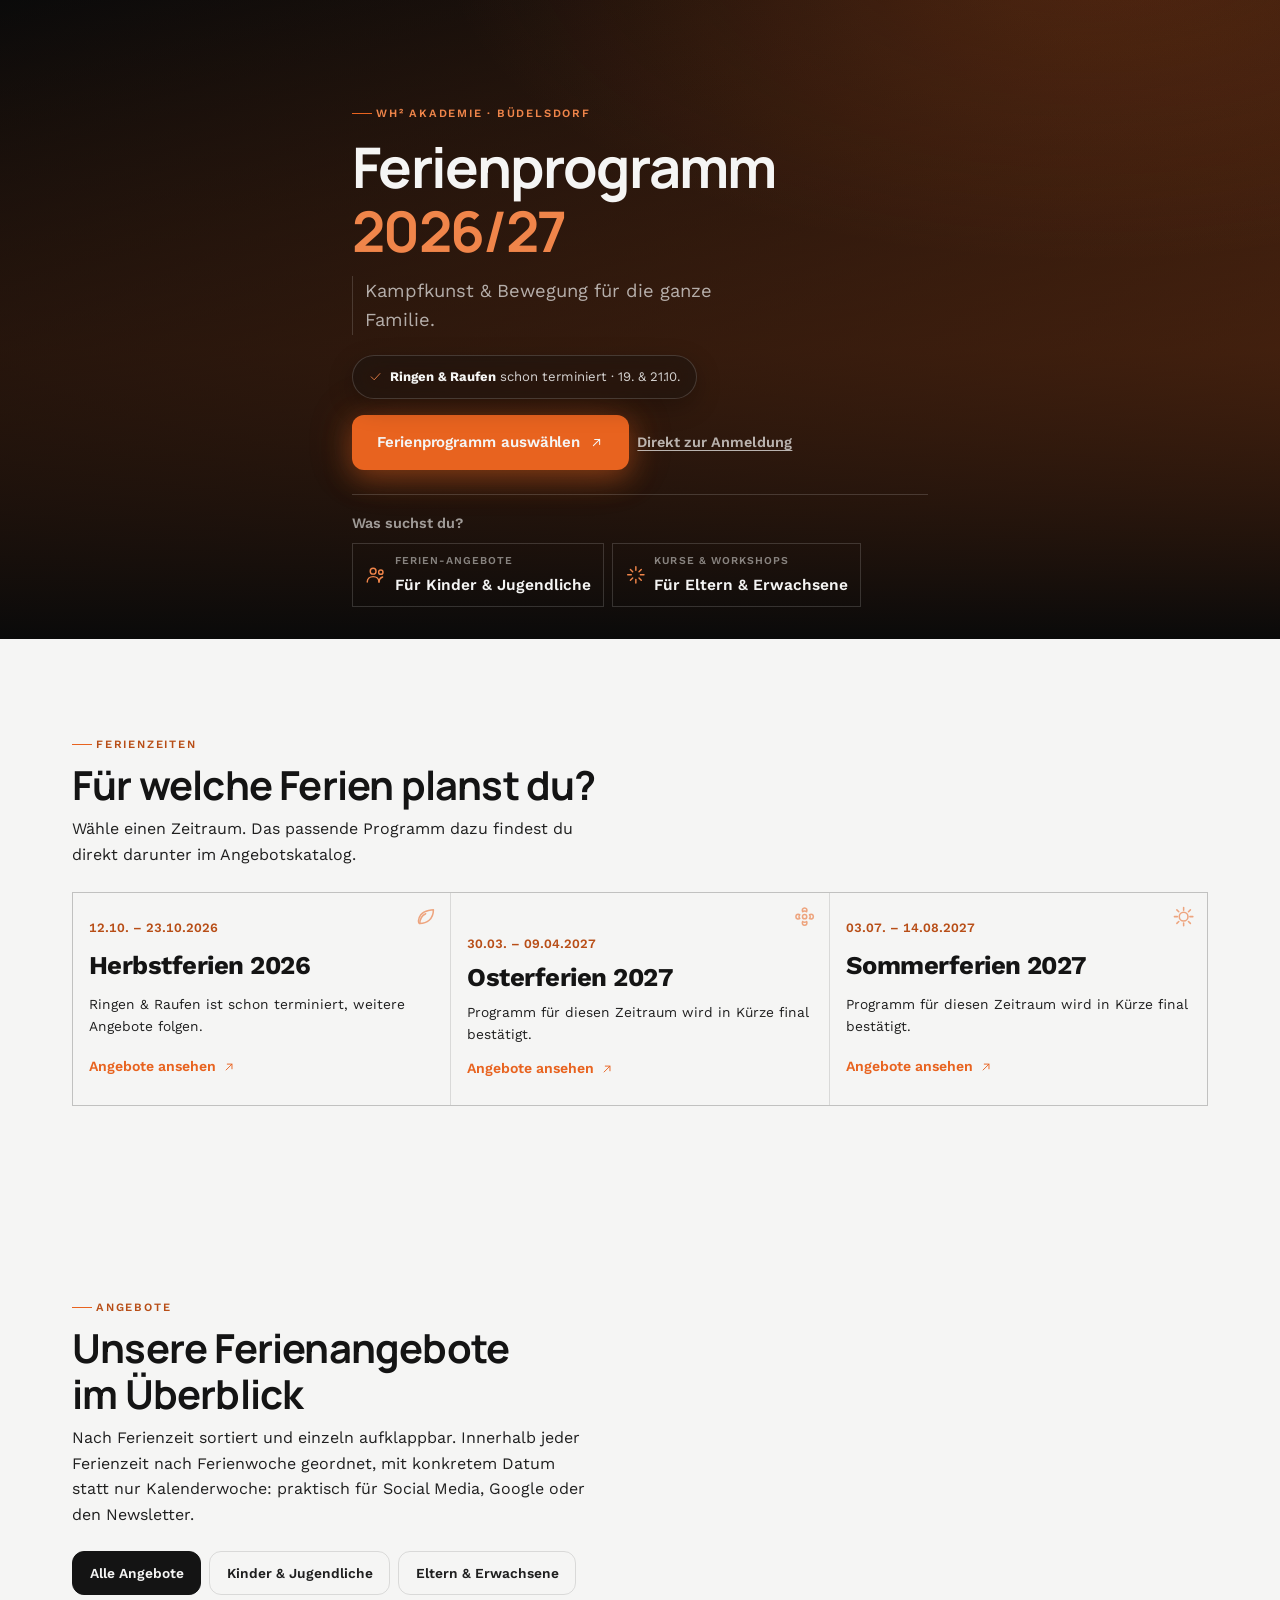
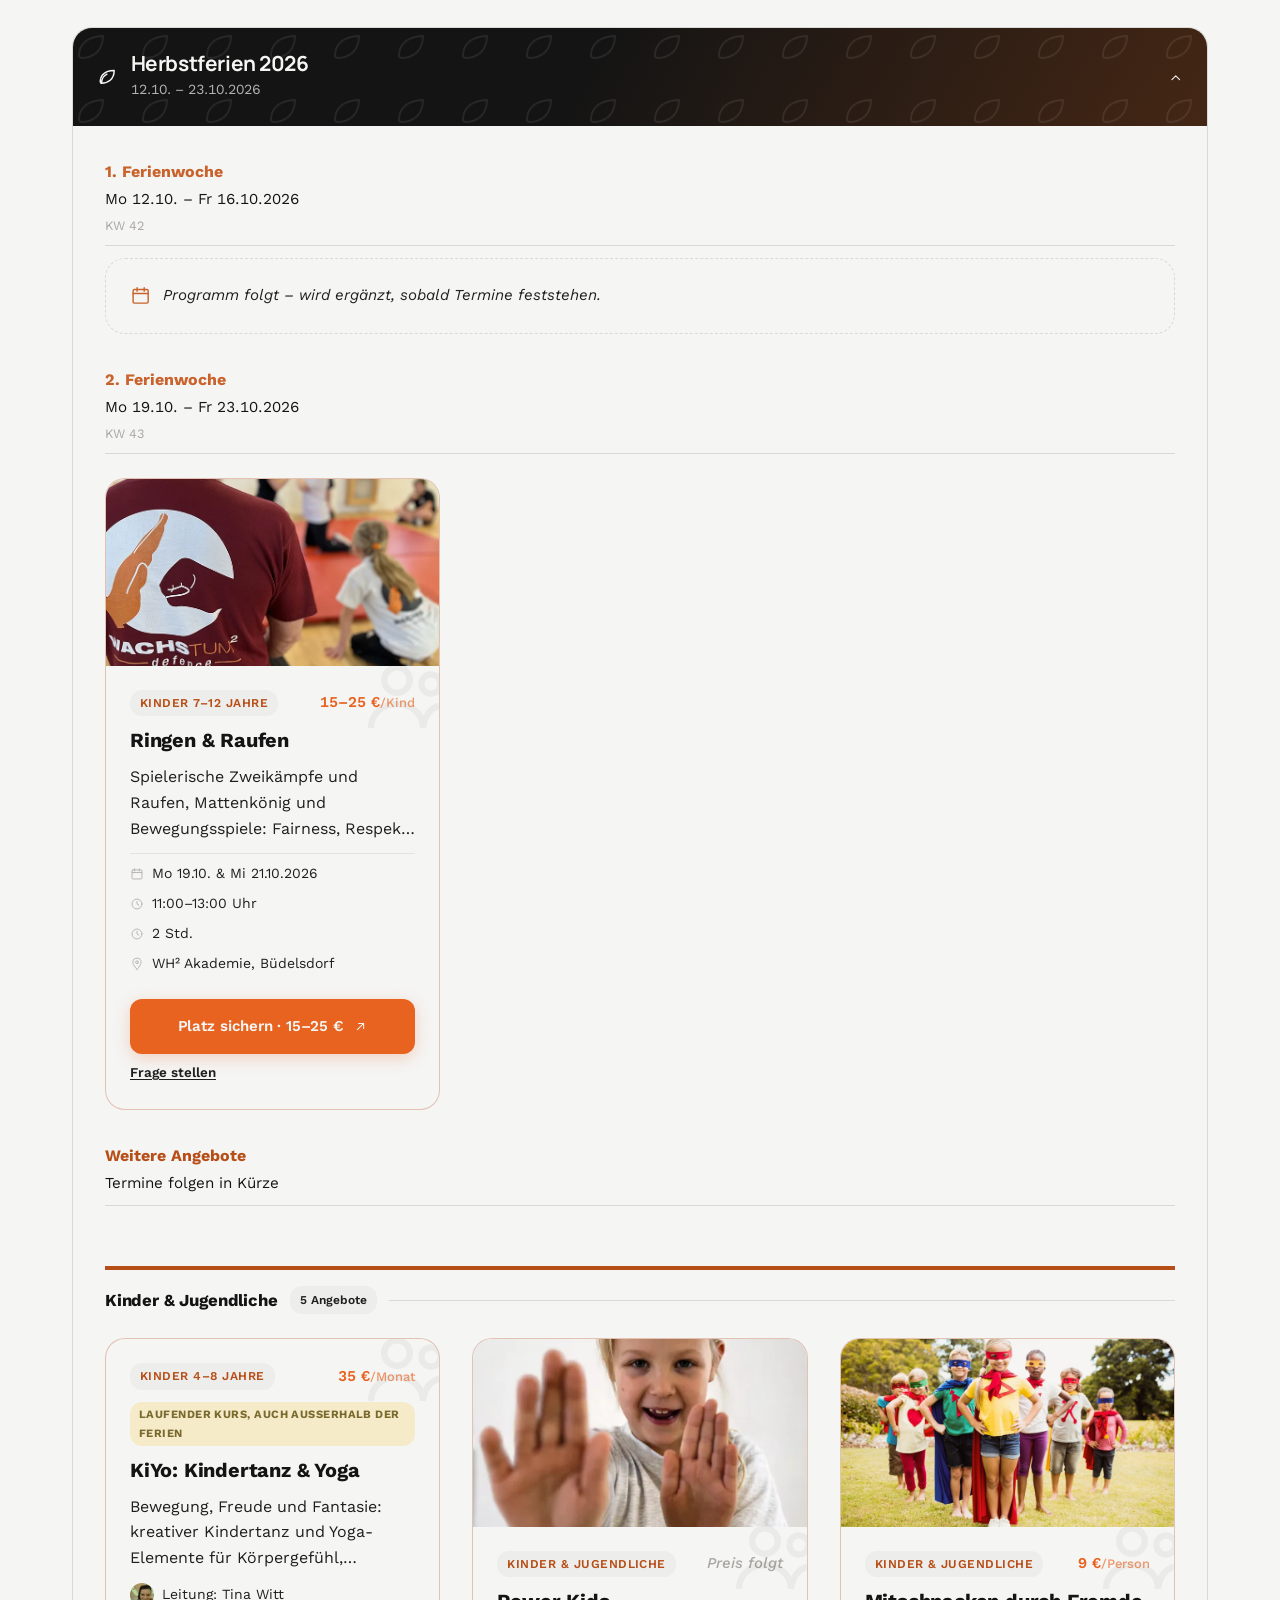
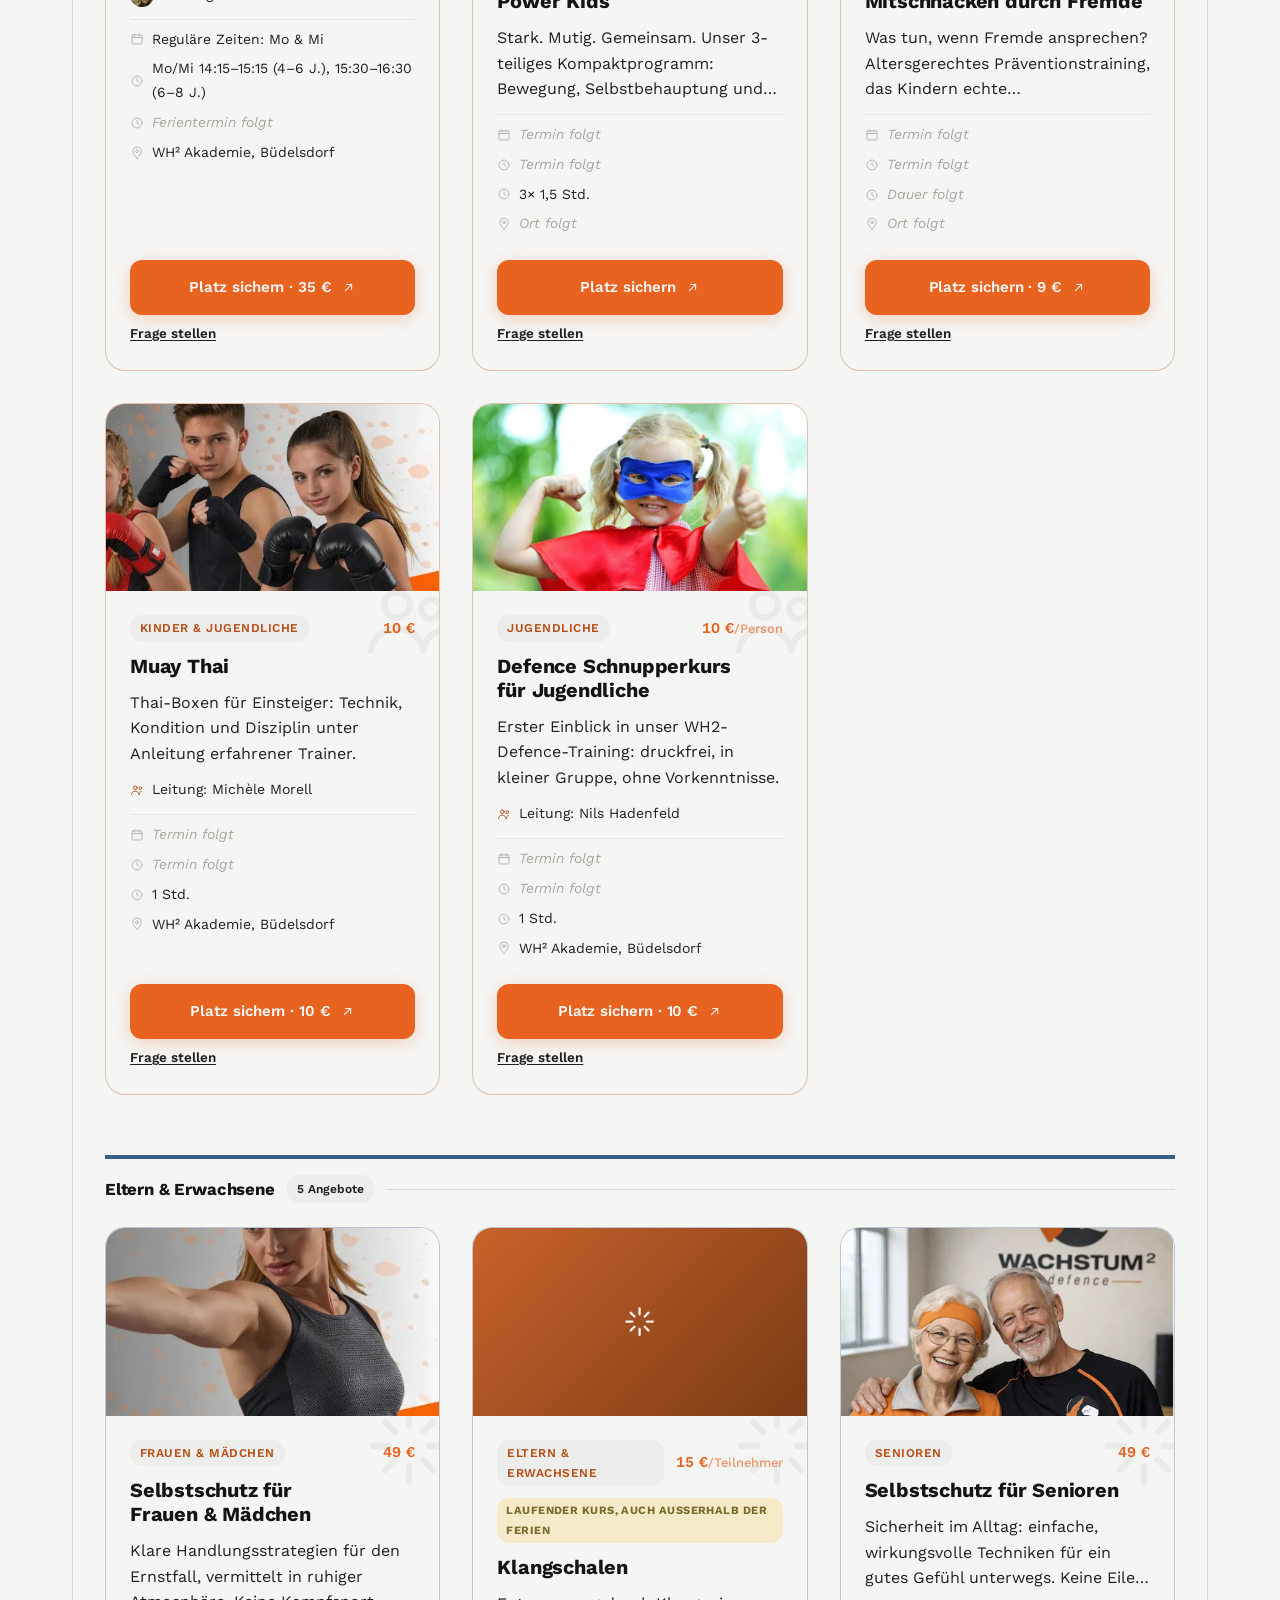
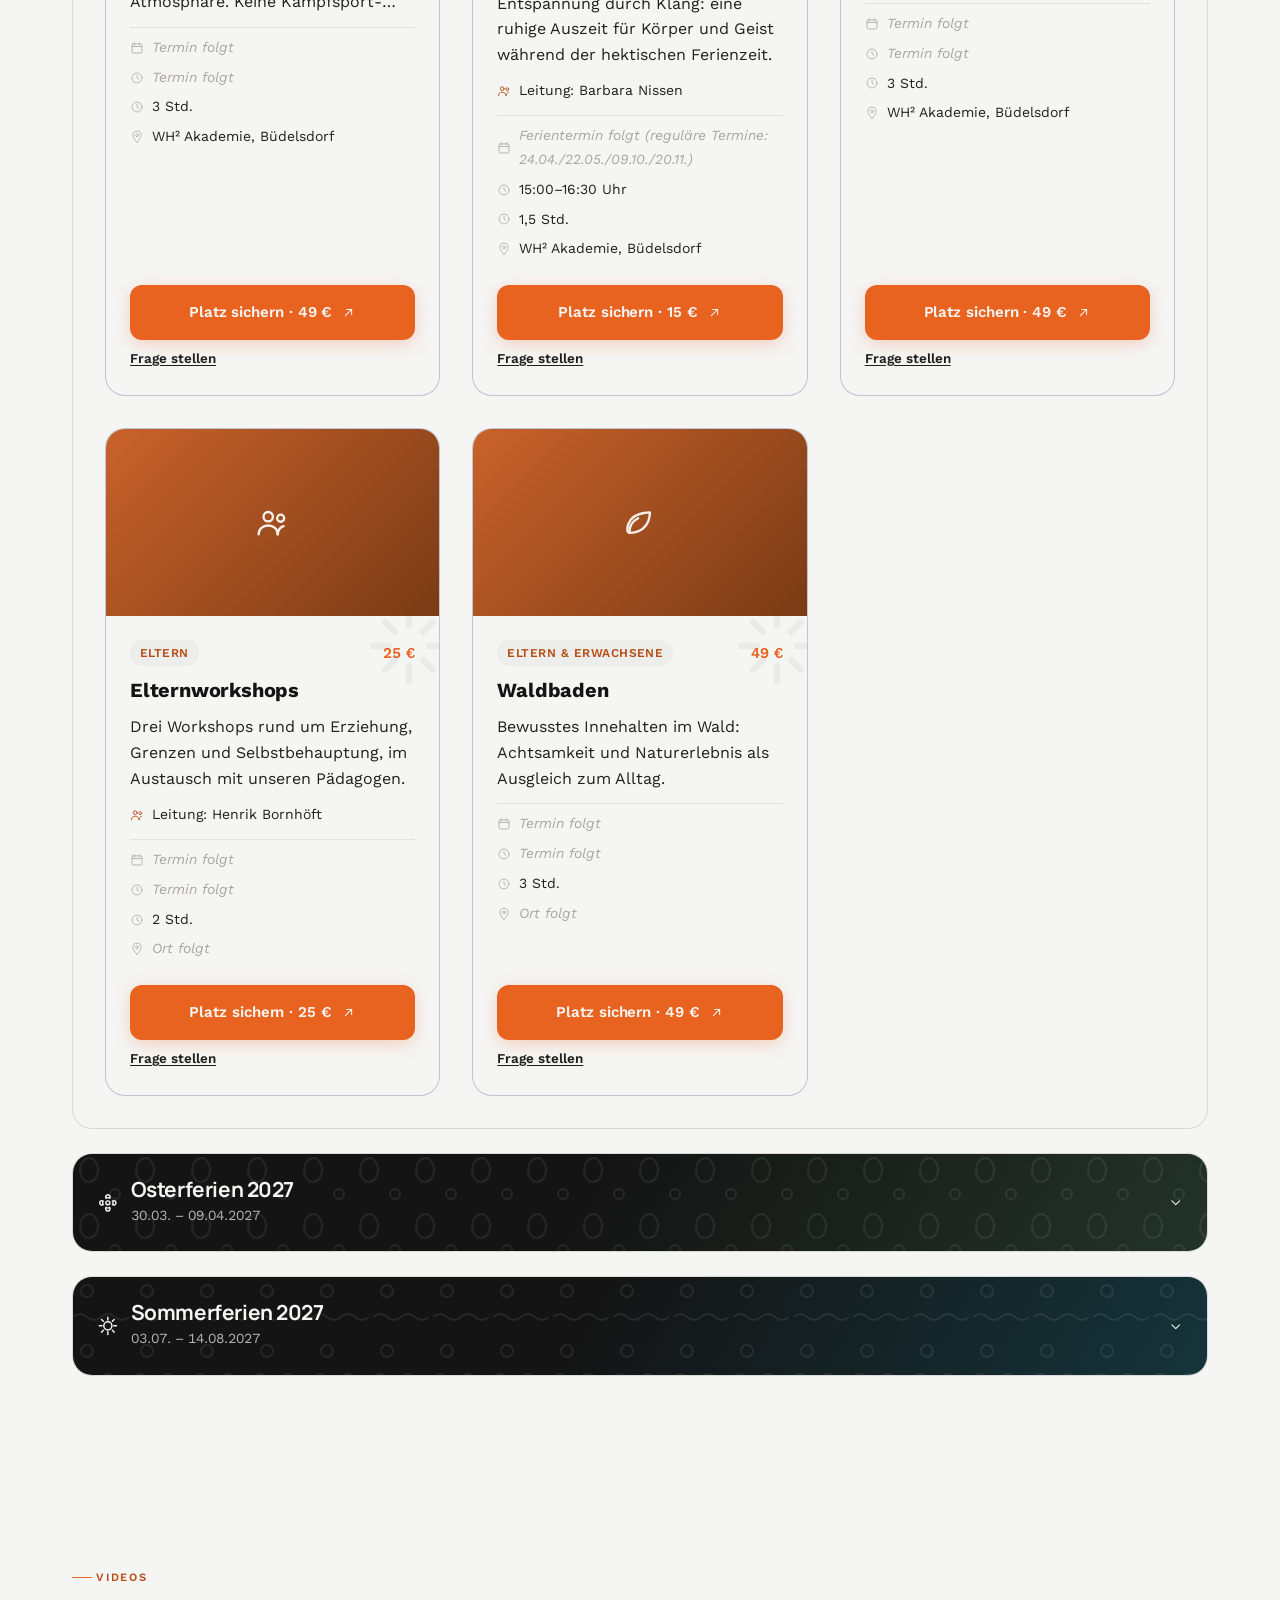
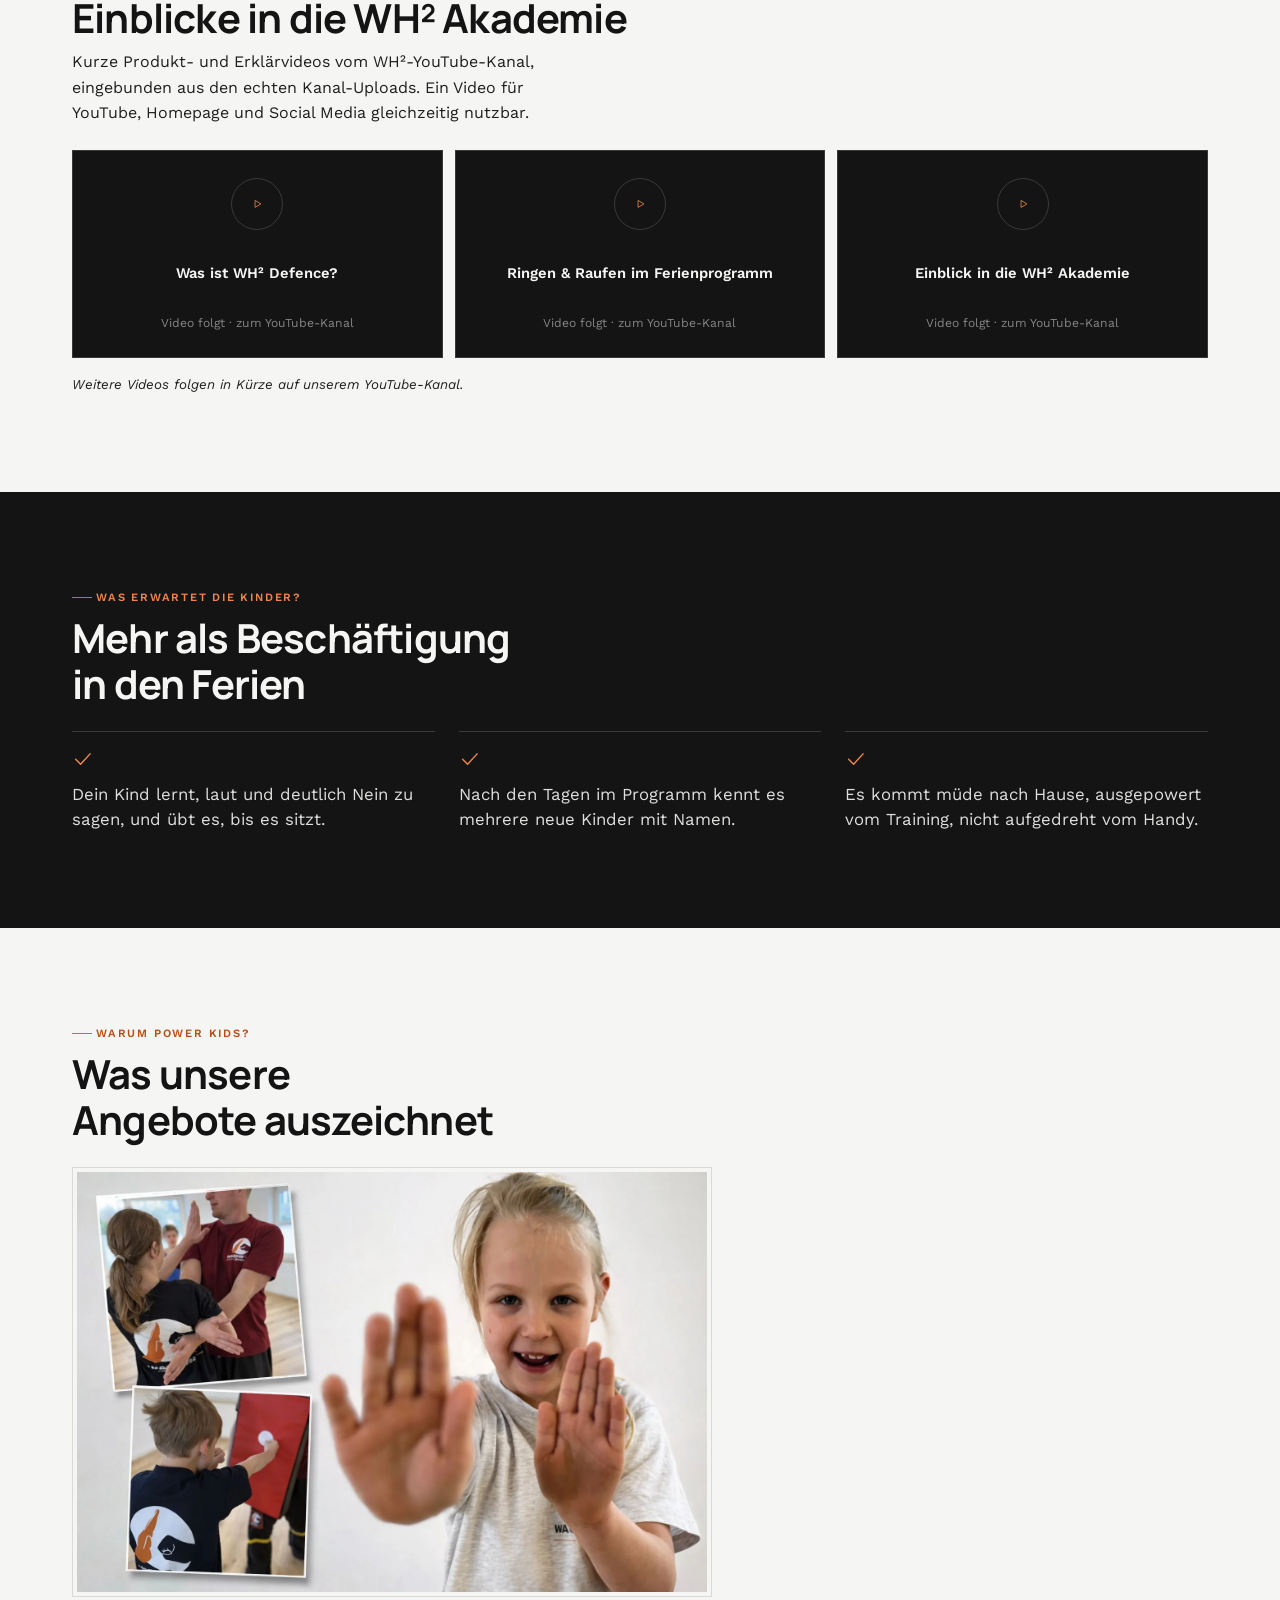
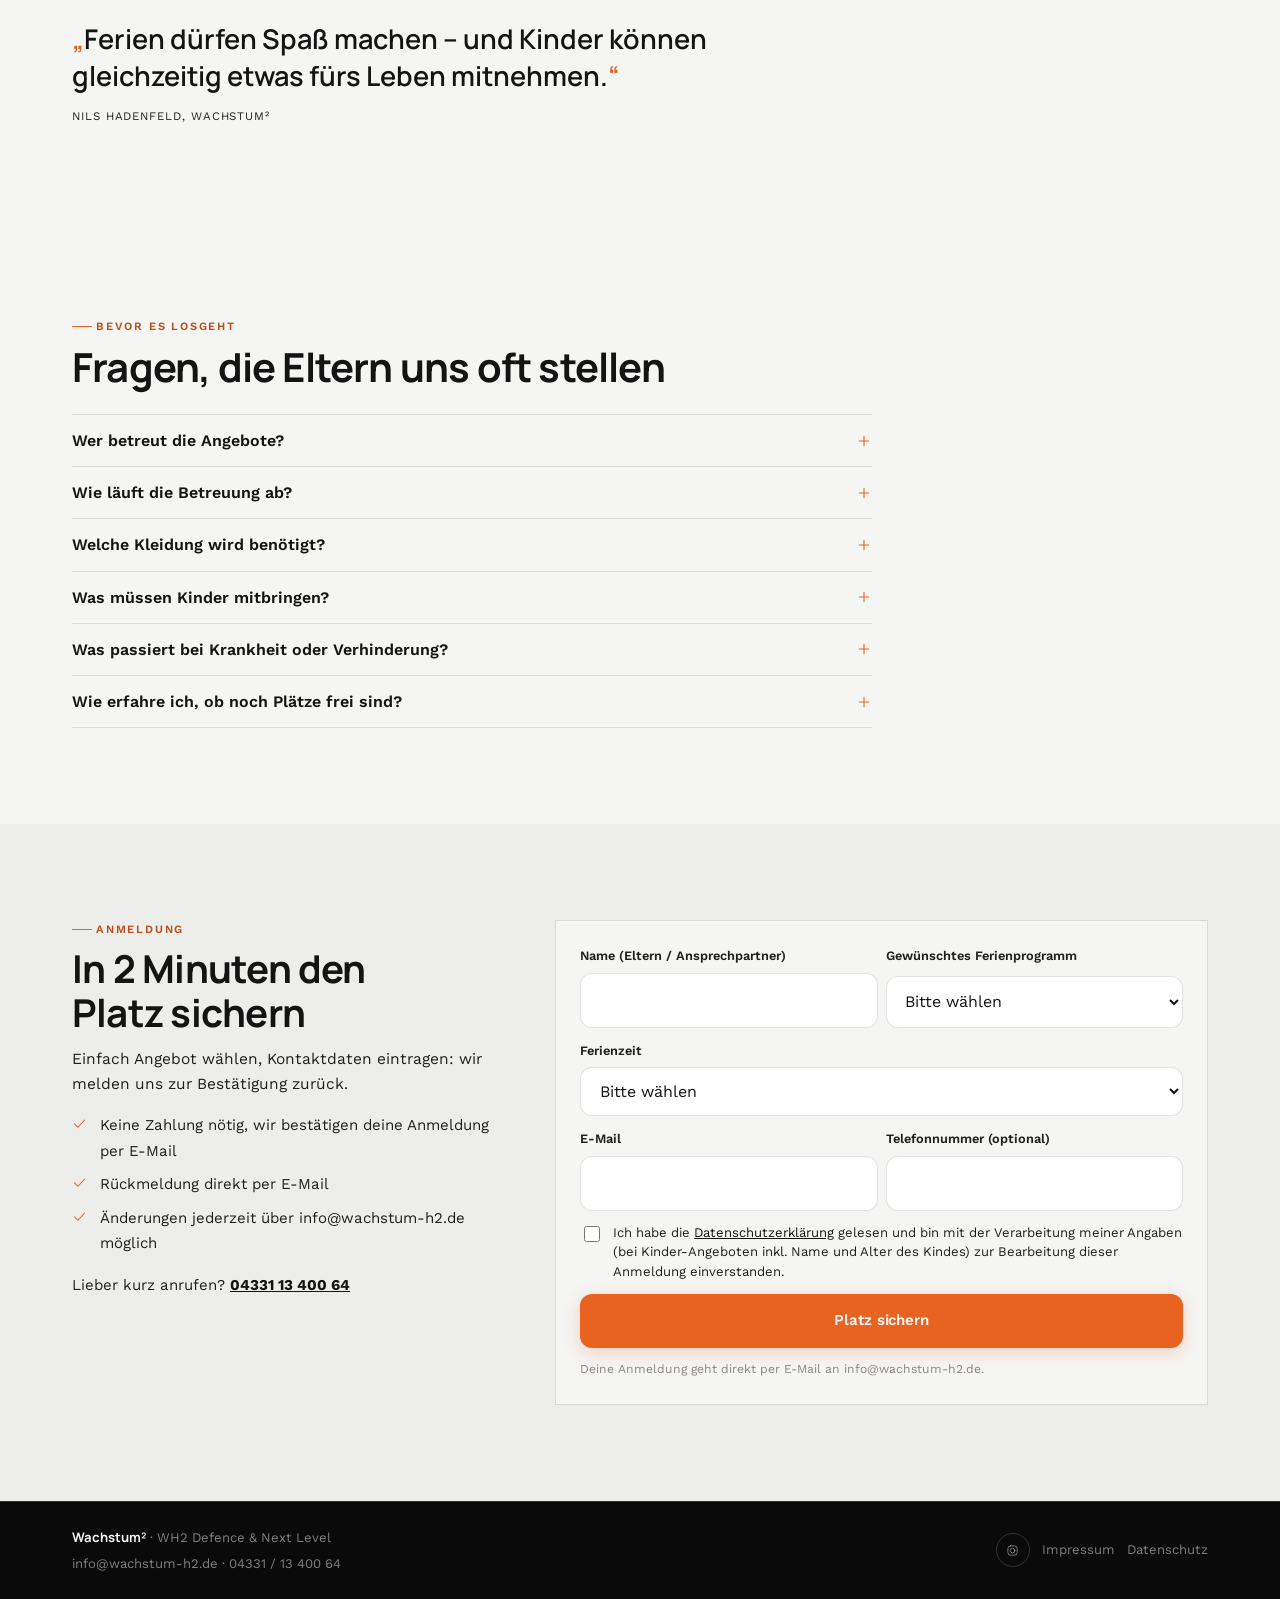
==== commit c174adaa: "Premium-Polish: kompakter Hero, Glow-Akzente, Glass-Badge, Line-Art-Wasserzeichen auf Karten, Hover-" ====
--- a/ferienprogramm/index.html
+++ b/ferienprogramm/index.html
@@ -140,13 +140,18 @@
     font-weight:600;
     font-size:.94rem;
     letter-spacing:-.005em;
-    transition:transform .3s var(--ease), background .2s ease, border-color .2s ease, color .2s ease;
+    transition:transform .25s var(--ease), background .2s ease, border-color .2s ease, color .2s ease, box-shadow .3s ease;
   }
   .btn:focus-visible{ outline:2px solid var(--copper-light); outline-offset:3px; }
   .btn .icon{ transition:transform .25s var(--ease); }
   .btn:hover .icon{ transform:translate(3px,-3px); }
-  .btn-primary{ background:var(--copper); color:var(--paper); }
-  .btn-primary:hover{ background:var(--copper-dim); }
+  @media (hover:hover) and (pointer:fine){ .btn:hover{ transform:translateY(-1px); } }
+  .btn-primary{ background:var(--copper); color:var(--paper); box-shadow:0 4px 16px rgba(232,99,31,.25); }
+  .btn-primary:hover{ background:var(--copper-dim); box-shadow:0 6px 24px rgba(232,99,31,.4); }
+  /* Im Hero deutlich wärmerer Glow statt eines Farbverlaufs — der Blick soll
+     zuerst hier landen. */
+  .hero .btn-primary{ box-shadow:0 8px 28px rgba(232,99,31,.4), 0 0 48px rgba(232,99,31,.18); }
+  .hero .btn-primary:hover{ box-shadow:0 10px 36px rgba(232,99,31,.55), 0 0 64px rgba(232,99,31,.3); }
   .btn-ghost{ background:transparent; border-color:var(--line-dark); color:var(--paper); }
   .btn-ghost:hover{ border-color:var(--paper); }
   .btn-outline{ background:transparent; border-color:var(--ink); color:var(--ink); }
@@ -267,14 +272,34 @@
   .audience-btn .icon{ color:var(--copper-light); }
   .audience-btn .tag{ font-family:var(--font-mono); font-size:.66rem; letter-spacing:.1em; text-transform:uppercase; color:rgba(245,245,244,.5); display:block; margin-bottom:2px; }
 
-  /* ---------- Trust-Zeile: ein echter, geprüfter Fakt statt eines Countdowns
-     ohne echten Anmeldeschluss-Anker. ---------- */
-  .hero-trust{
-    display:flex; align-items:center; gap:8px;
-    font-size:.88rem;
-    color:rgba(245,245,244,.75);
-  }
-  .hero-trust .icon{ color:var(--copper-light); flex:none; }
+  /* ---------- Schwebendes Glas-Badge: ein echter, geprüfter Fakt statt eines
+     Countdowns ohne echten Anmeldeschluss-Anker. Frosted-Glass-Effekt in den
+     Markenfarben statt Neon — backdrop-filter statt Farbverlauf. ---------- */
+  .hero-badge{
+    display:inline-flex; align-items:center; gap:8px; width:fit-content;
+    margin-top:var(--s2);
+    padding:10px 16px;
+    background:rgba(20,20,20,.5);
+    backdrop-filter:blur(14px) saturate(150%);
+    -webkit-backdrop-filter:blur(14px) saturate(150%);
+    border:1px solid rgba(245,245,244,.16);
+    border-radius:999px;
+    font-size:.82rem;
+    color:rgba(245,245,244,.85);
+    box-shadow:0 8px 24px rgba(0,0,0,.25);
+  }
+  .hero-badge .icon{ color:var(--copper-light); flex:none; }
+  .hero-badge strong{ color:var(--paper); font-weight:700; }
+
+  /* ---------- Sekundärer Hero-CTA als schlichter Textlink, damit der Blick
+     eindeutig beim primären Button bleibt. ---------- */
+  .hero-cta-secondary{
+    display:inline-flex; align-items:center;
+    font-size:.9rem; font-weight:600; color:rgba(245,245,244,.7);
+    text-decoration:underline; text-underline-offset:3px;
+    transition:color .2s ease;
+  }
+  .hero-cta-secondary:hover{ color:var(--paper); }
 
   /* ============================================================
      SECTION SCAFFOLD — großzügiger Whitespace
@@ -394,13 +419,14 @@
     transition:transform .2s var(--ease), box-shadow .2s var(--ease);
   }
   @media (hover:hover) and (pointer:fine){
-    .offer-card:hover{ transform:translateY(-4px); box-shadow:0 16px 32px rgba(20,20,20,.14); }
+    .offer-card:hover{ transform:translateY(-4px) scale(1.012); box-shadow:0 16px 32px rgba(20,20,20,.14); }
+    .offer-card:hover .offer-card-photo img{ transform:scale(1.04); }
   }
 
   /* ---- Slot 1: Bild, immer 16:9 — Karten ohne Foto bekommen ein Fallback-Panel
      im Saison-Farbverlauf mit Angebots-Icon, die Bildhöhe fehlt nie. ---- */
   .offer-card-photo{ aspect-ratio:16/9; overflow:hidden; flex:none; background:var(--paper-soft); }
-  .offer-card-photo img{ width:100%; height:100%; object-fit:cover; display:block; }
+  .offer-card-photo img{ width:100%; height:100%; object-fit:cover; display:block; transition:transform .5s var(--ease); }
   .offer-card-fallback{
     aspect-ratio:16/9; flex:none;
     display:grid; place-items:center;
@@ -408,7 +434,24 @@
   }
   .offer-card-fallback .icon{ width:2.2rem; height:2.2rem; color:#fff; opacity:.92; }
 
-  .offer-card-body{ padding:var(--s5); display:flex; flex-direction:column; gap:var(--s3); flex:1 1 auto; }
+  .offer-card-body{ position:relative; padding:var(--s5); display:flex; flex-direction:column; gap:var(--s3); flex:1 1 auto; overflow:hidden; }
+  /* ---- Line-Art-Wasserzeichen: dasselbe dünne Icon-Set, das schon für die
+     Meta-Zeilen genutzt wird, hier großformatig und sehr dezent im Hintergrund
+     — verleiht jeder Karte Charakter, ohne die Lesbarkeit zu stören. ---- */
+  .offer-card-body::before{
+    content:""; position:absolute; top:-18px; right:-18px;
+    width:96px; height:96px;
+    background-color:var(--ink);
+    opacity:.045;
+    -webkit-mask-image:var(--card-icon, url("data:image/svg+xml,%3Csvg xmlns='http://www.w3.org/2000/svg' viewBox='0 0 24 24'%3E%3Ccircle cx='9' cy='8' r='3.2' fill='none' stroke='%23000' stroke-width='1.6'/%3E%3Cpath d='M2.5 20c0-3.6 2.9-6 6.5-6s6.5 2.4 6.5 6' fill='none' stroke='%23000' stroke-width='1.6'/%3E%3Ccircle cx='17.5' cy='9' r='2.4' fill='none' stroke='%23000' stroke-width='1.6'/%3E%3Cpath d='M15.5 20c.2-2.9 1.9-4.9 4-5.6' fill='none' stroke='%23000' stroke-width='1.6'/%3E%3C/svg%3E"));
+    mask-image:var(--card-icon, url("data:image/svg+xml,%3Csvg xmlns='http://www.w3.org/2000/svg' viewBox='0 0 24 24'%3E%3Ccircle cx='9' cy='8' r='3.2' fill='none' stroke='%23000' stroke-width='1.6'/%3E%3Cpath d='M2.5 20c0-3.6 2.9-6 6.5-6s6.5 2.4 6.5 6' fill='none' stroke='%23000' stroke-width='1.6'/%3E%3Ccircle cx='17.5' cy='9' r='2.4' fill='none' stroke='%23000' stroke-width='1.6'/%3E%3Cpath d='M15.5 20c.2-2.9 1.9-4.9 4-5.6' fill='none' stroke='%23000' stroke-width='1.6'/%3E%3C/svg%3E"));
+    -webkit-mask-size:contain; mask-size:contain;
+    -webkit-mask-repeat:no-repeat; mask-repeat:no-repeat;
+    pointer-events:none;
+  }
+  .offer-grid.group--erwachsene .offer-card-body{
+    --card-icon:url("data:image/svg+xml,%3Csvg xmlns='http://www.w3.org/2000/svg' viewBox='0 0 24 24'%3E%3Cpath d='M12 3v4M12 17v4M3 12h4M17 12h4M6 6l2.5 2.5M15.5 15.5 18 18M18 6l-2.5 2.5M8.5 15.5 6 18' fill='none' stroke='%23000' stroke-width='1.6' stroke-linecap='round'/%3E%3C/svg%3E");
+  }
 
   /* ---- Slot 2: Zielgruppen-Chip + Preis, eine Zeile ---- */
   .offer-card-toprow{ display:flex; align-items:center; justify-content:space-between; gap:var(--s3); }
@@ -845,15 +888,19 @@
     <img src="fotos/kind-thumbs-up.webp" alt="" loading="lazy">
   </div>
   <div class="wrap hero-inner">
-    <span class="eyebrow">Wachstum² Power Kids · WH² Akademie · Büdelsdorf</span>
-    <h1>Ferienprogramm für Kinder, Jugendliche <span class="accent">&amp; Erwachsene</span></h1>
-    <p class="slogan">Kampfkunst, Selbstbehauptung und Bewegung in kleinen Gruppen bei erfahrenen Trainern. Von den Herbstferien 2026 bis zu den Sommerferien 2027.</p>
+    <span class="eyebrow">WH² Akademie · Büdelsdorf</span>
+    <h1>Ferienprogramm <span class="accent">2026/27</span></h1>
+    <p class="slogan">Kampfkunst &amp; Bewegung für die ganze Familie.</p>
+
+    <div class="hero-badge reveal">
+      <svg class="icon"><use href="#i-check"/></svg>
+      <span><strong>Ringen &amp; Raufen</strong> schon terminiert · 19. &amp; 21.10.</span>
+    </div>
+
     <div class="hero-ctas">
       <a href="#ferienauswahl" class="btn btn-primary" data-track="cta_hero_main">Ferienprogramm auswählen <svg class="icon"><use href="#i-arrow"/></svg></a>
-      <a href="#anmeldung" class="btn btn-ghost">Direkt zur Anmeldung</a>
+      <a href="#anmeldung" class="hero-cta-secondary">Direkt zur Anmeldung</a>
     </div>
-
-    <p class="hero-trust"><svg class="icon"><use href="#i-check"/></svg>Schon terminiert: Ringen &amp; Raufen, Mo 19. &amp; Mi 21.10.2026 · WH² Akademie Büdelsdorf</p>
 
     <div class="audience-pick">
       <span class="label">Was suchst du?</span>
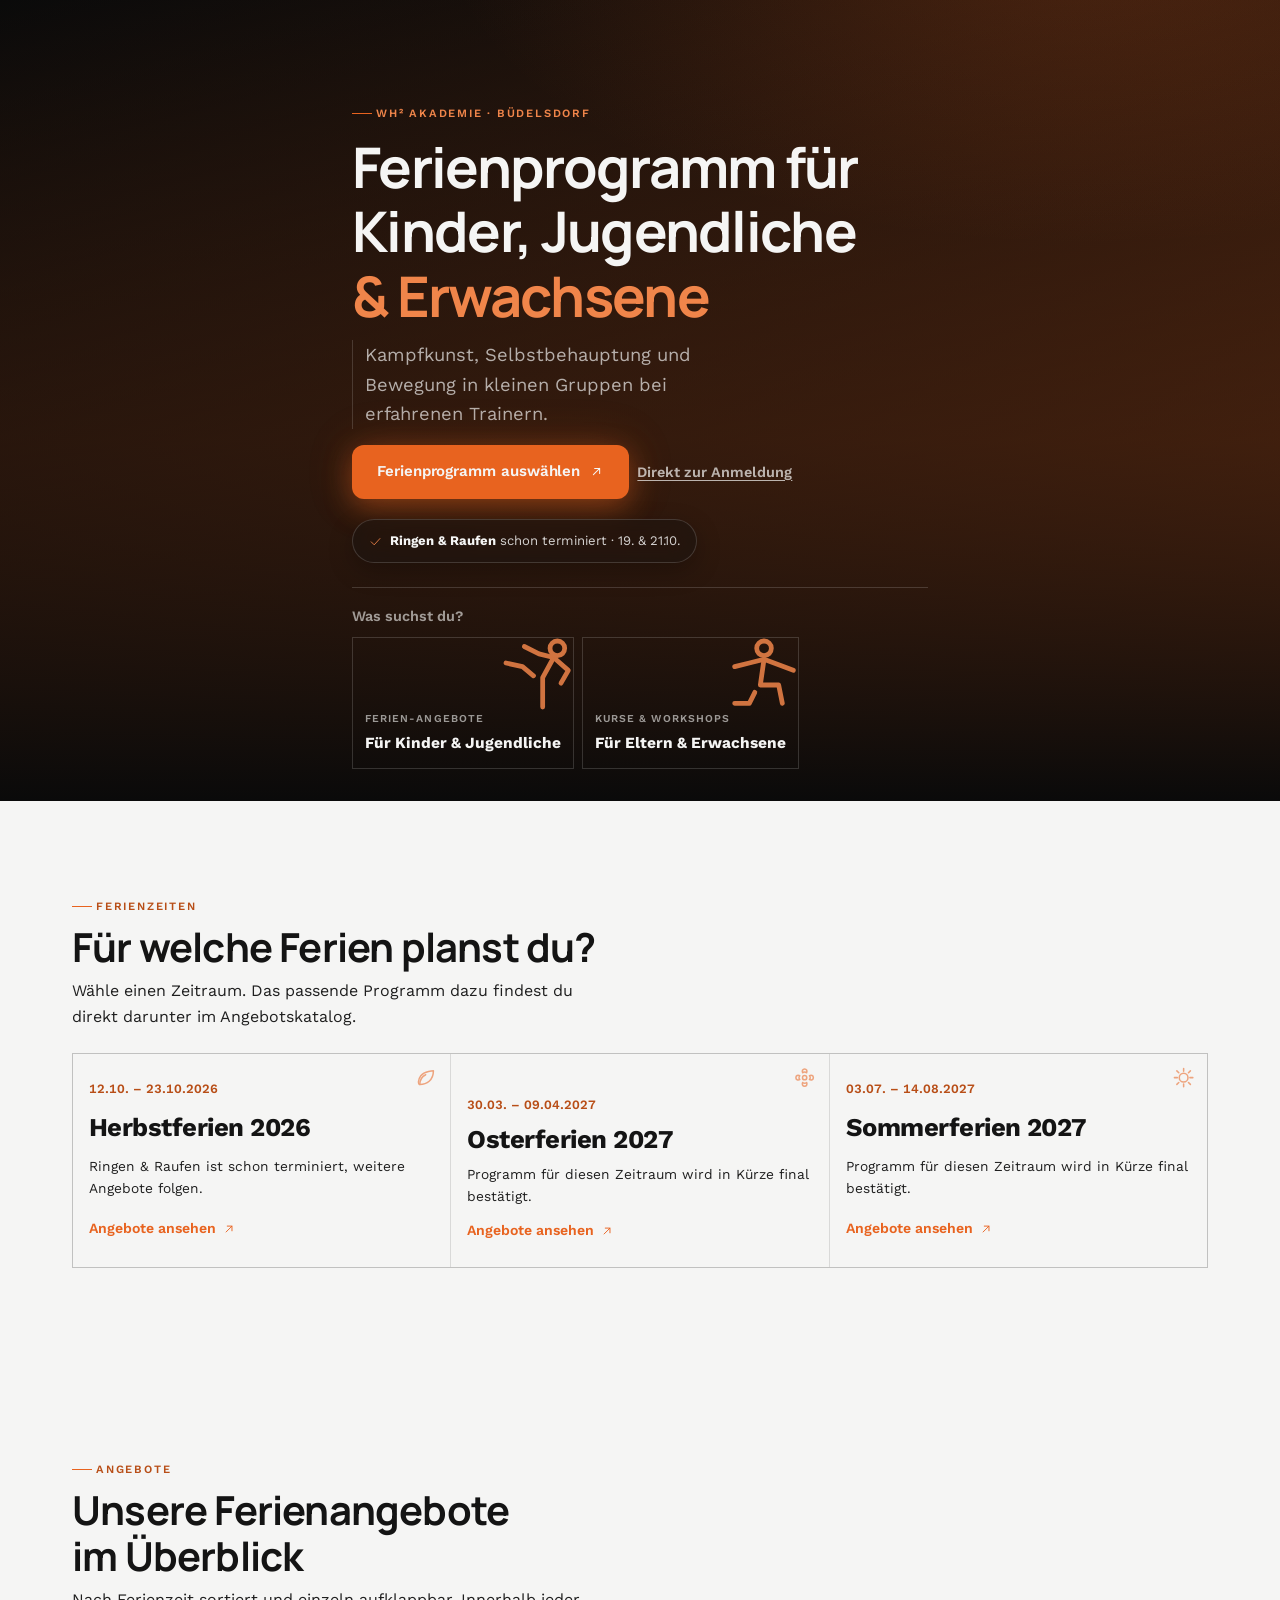
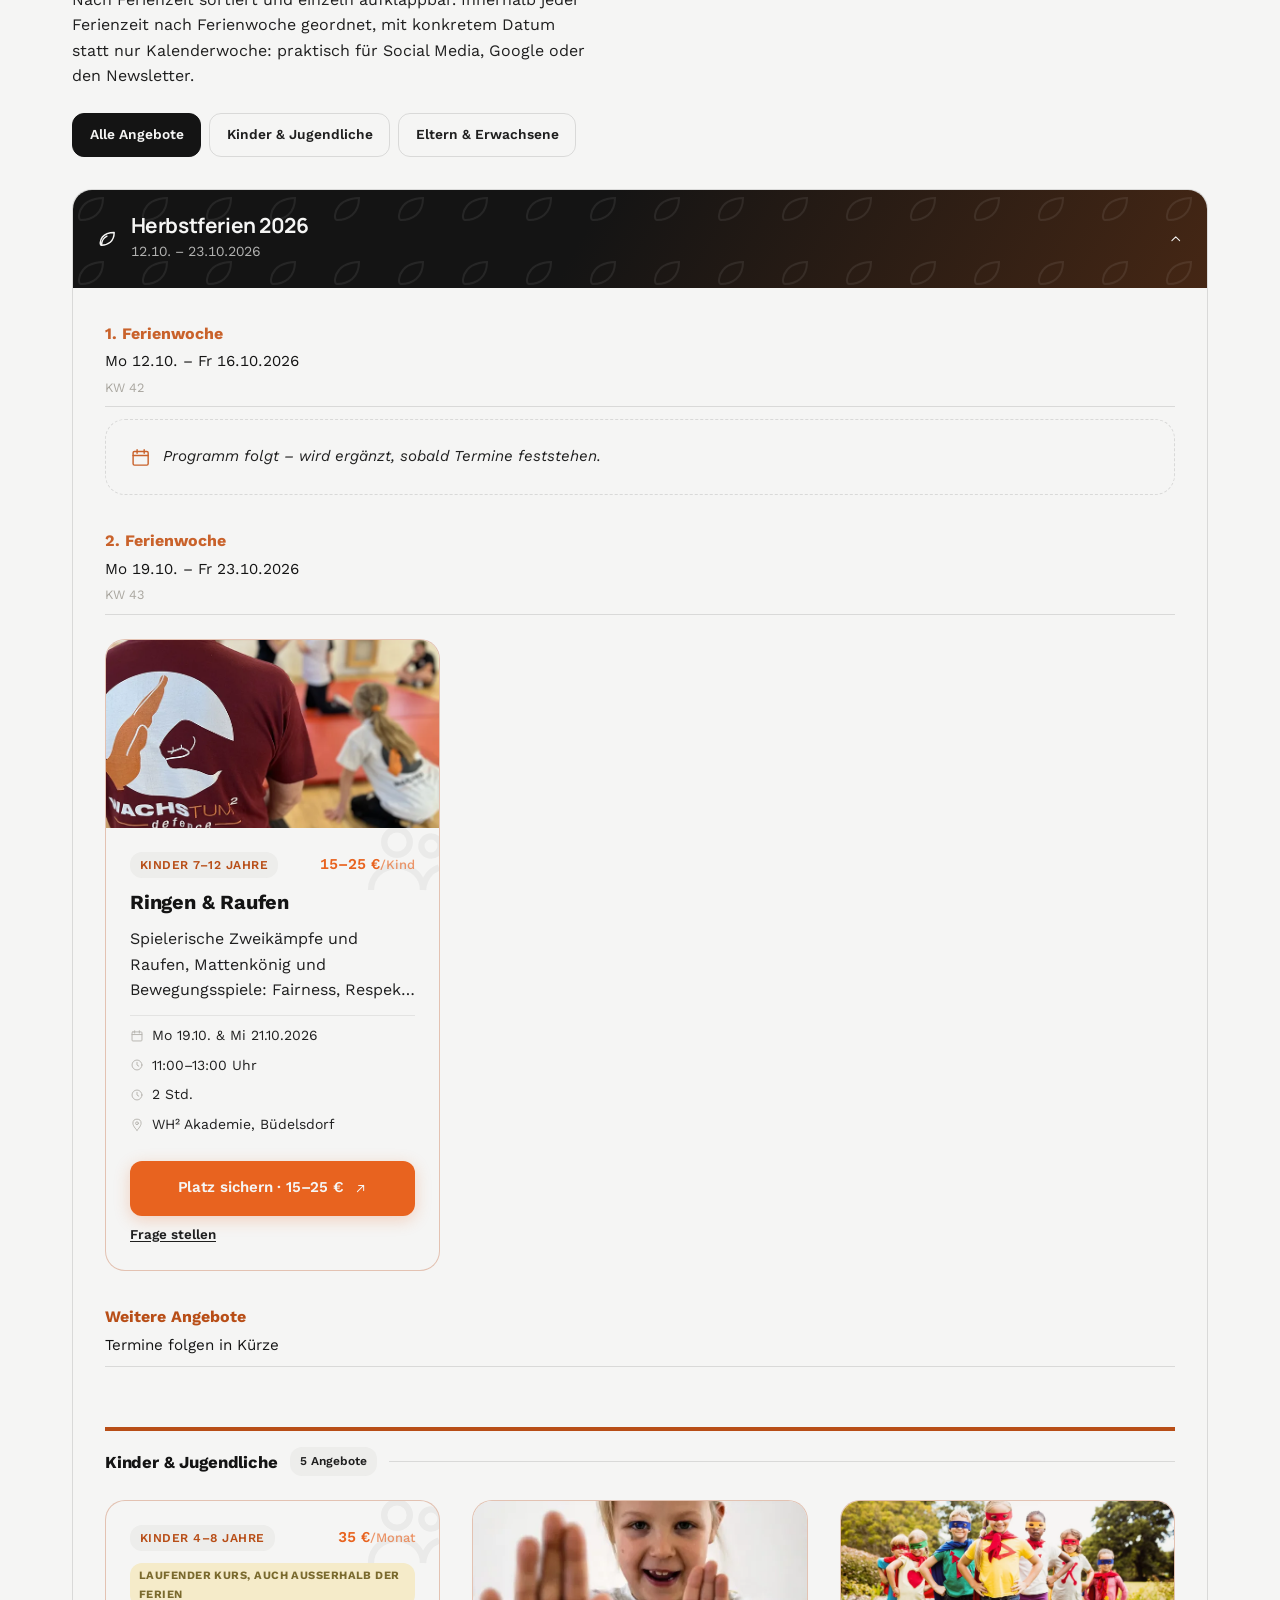
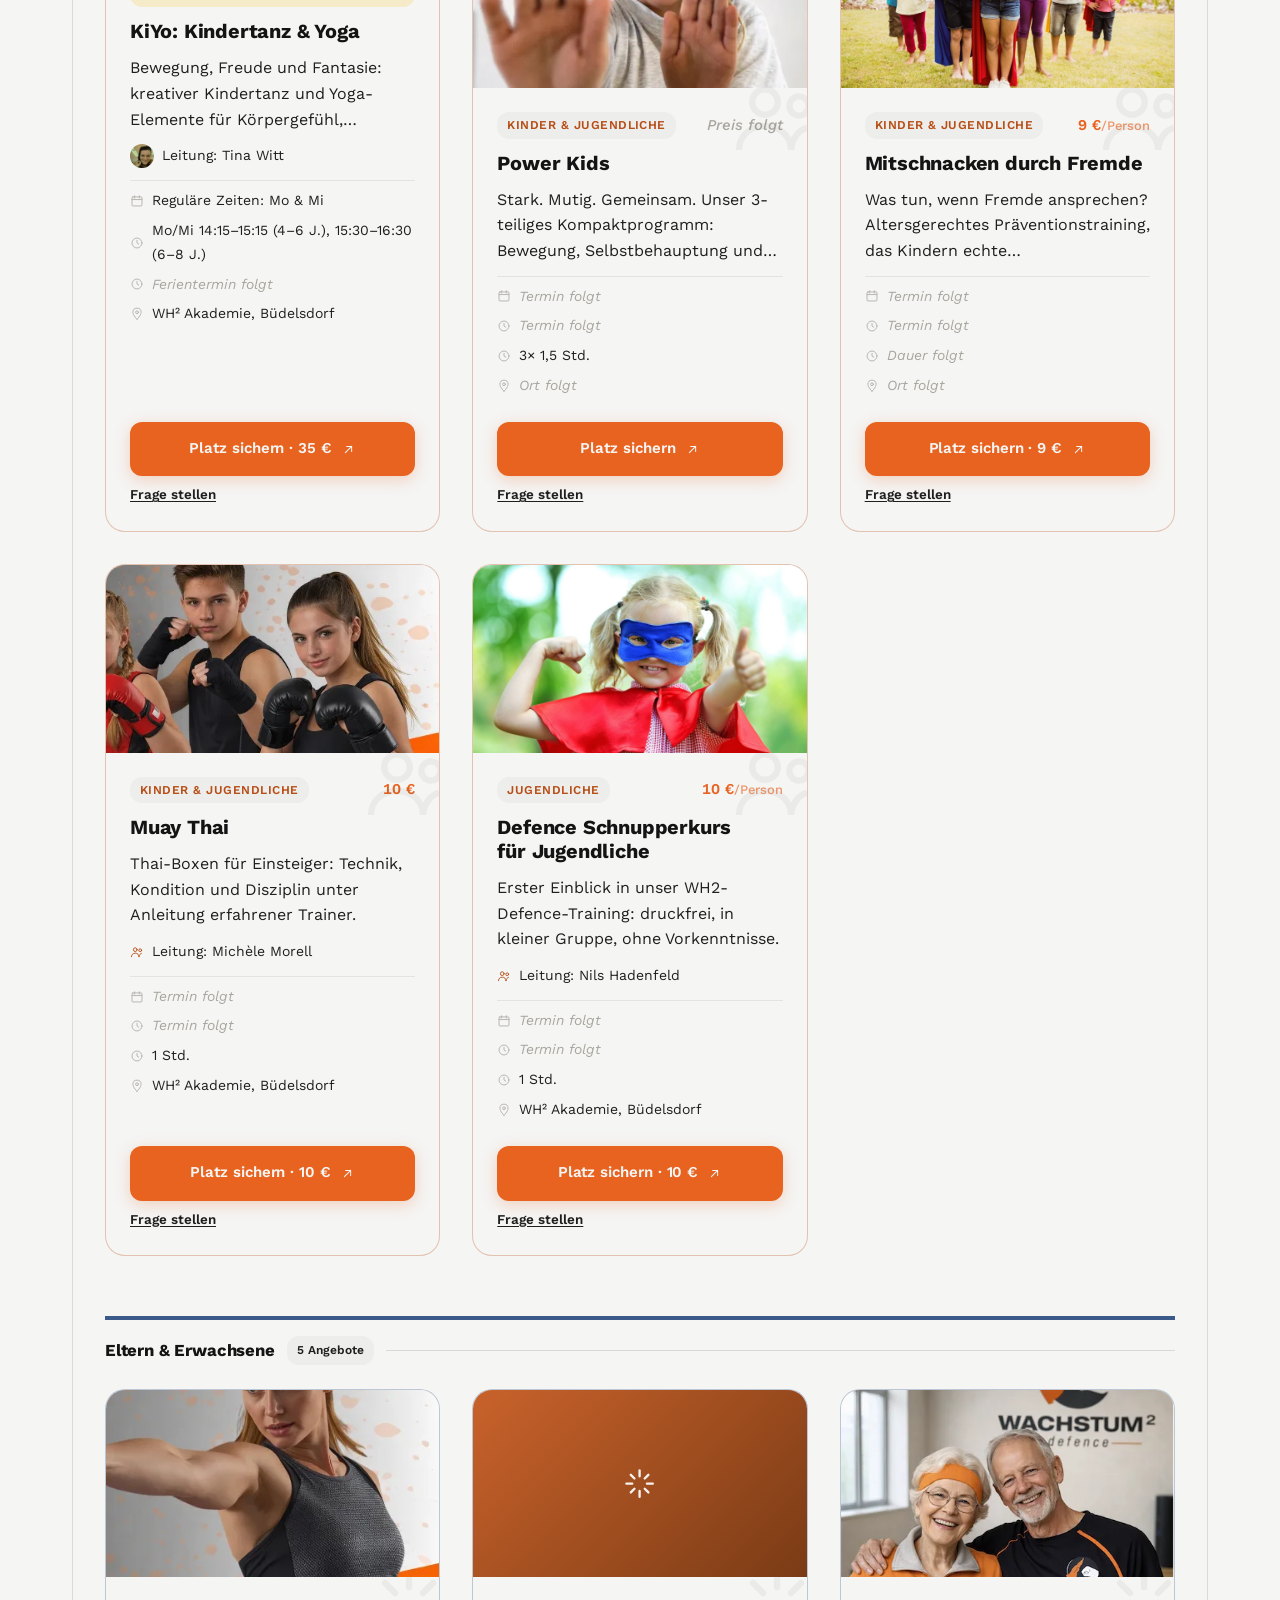
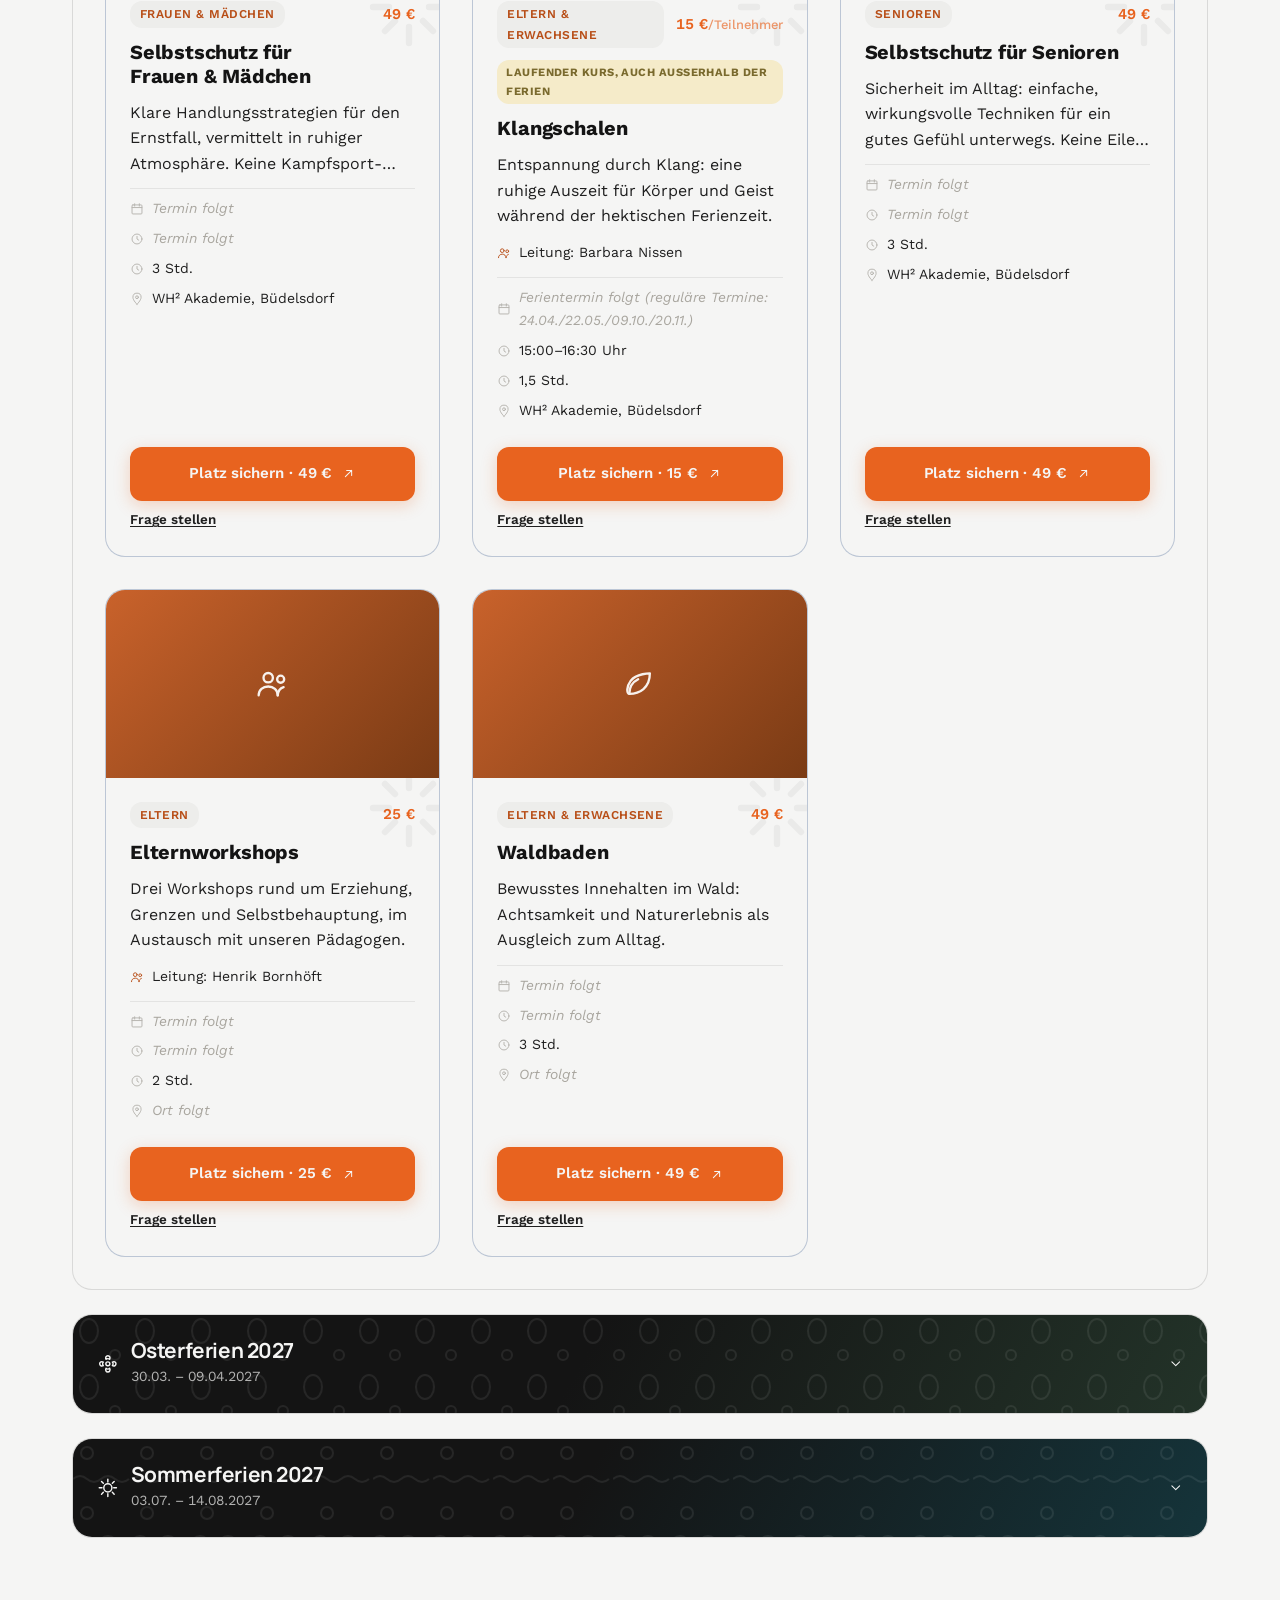
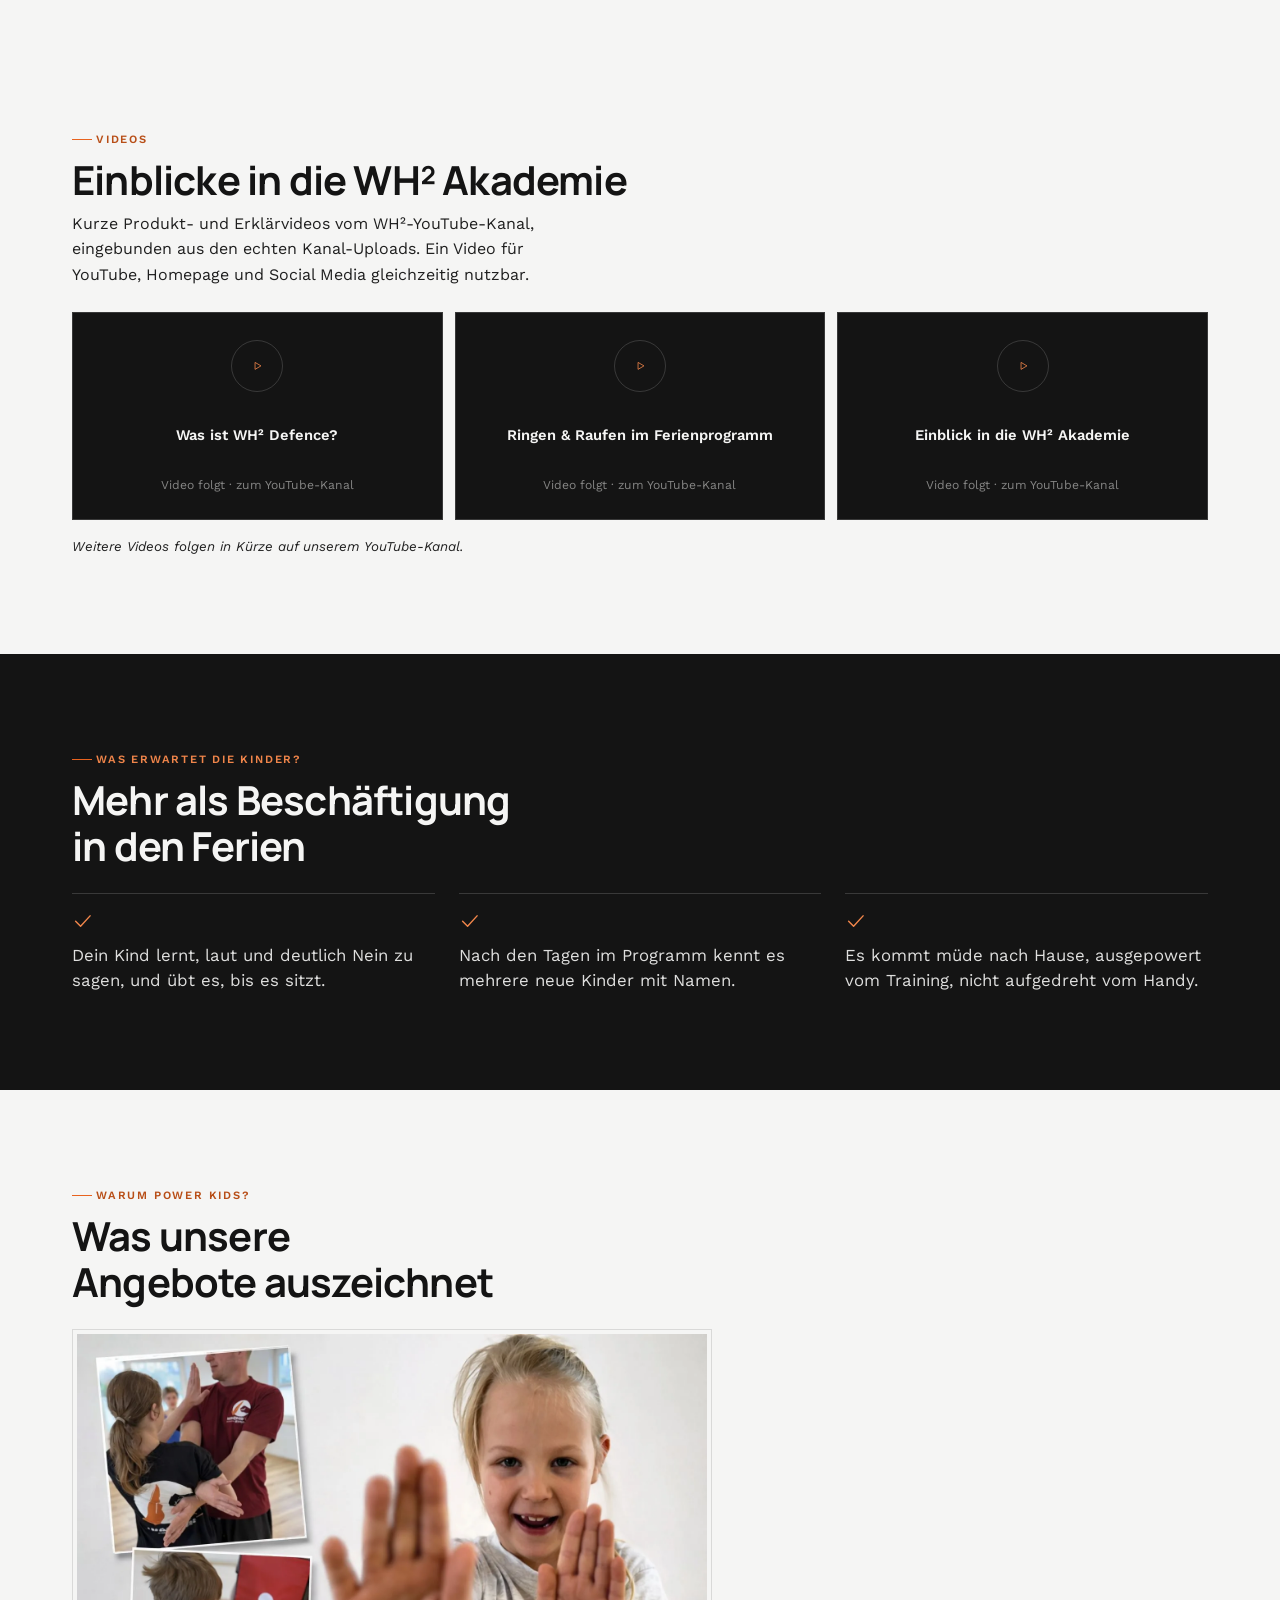
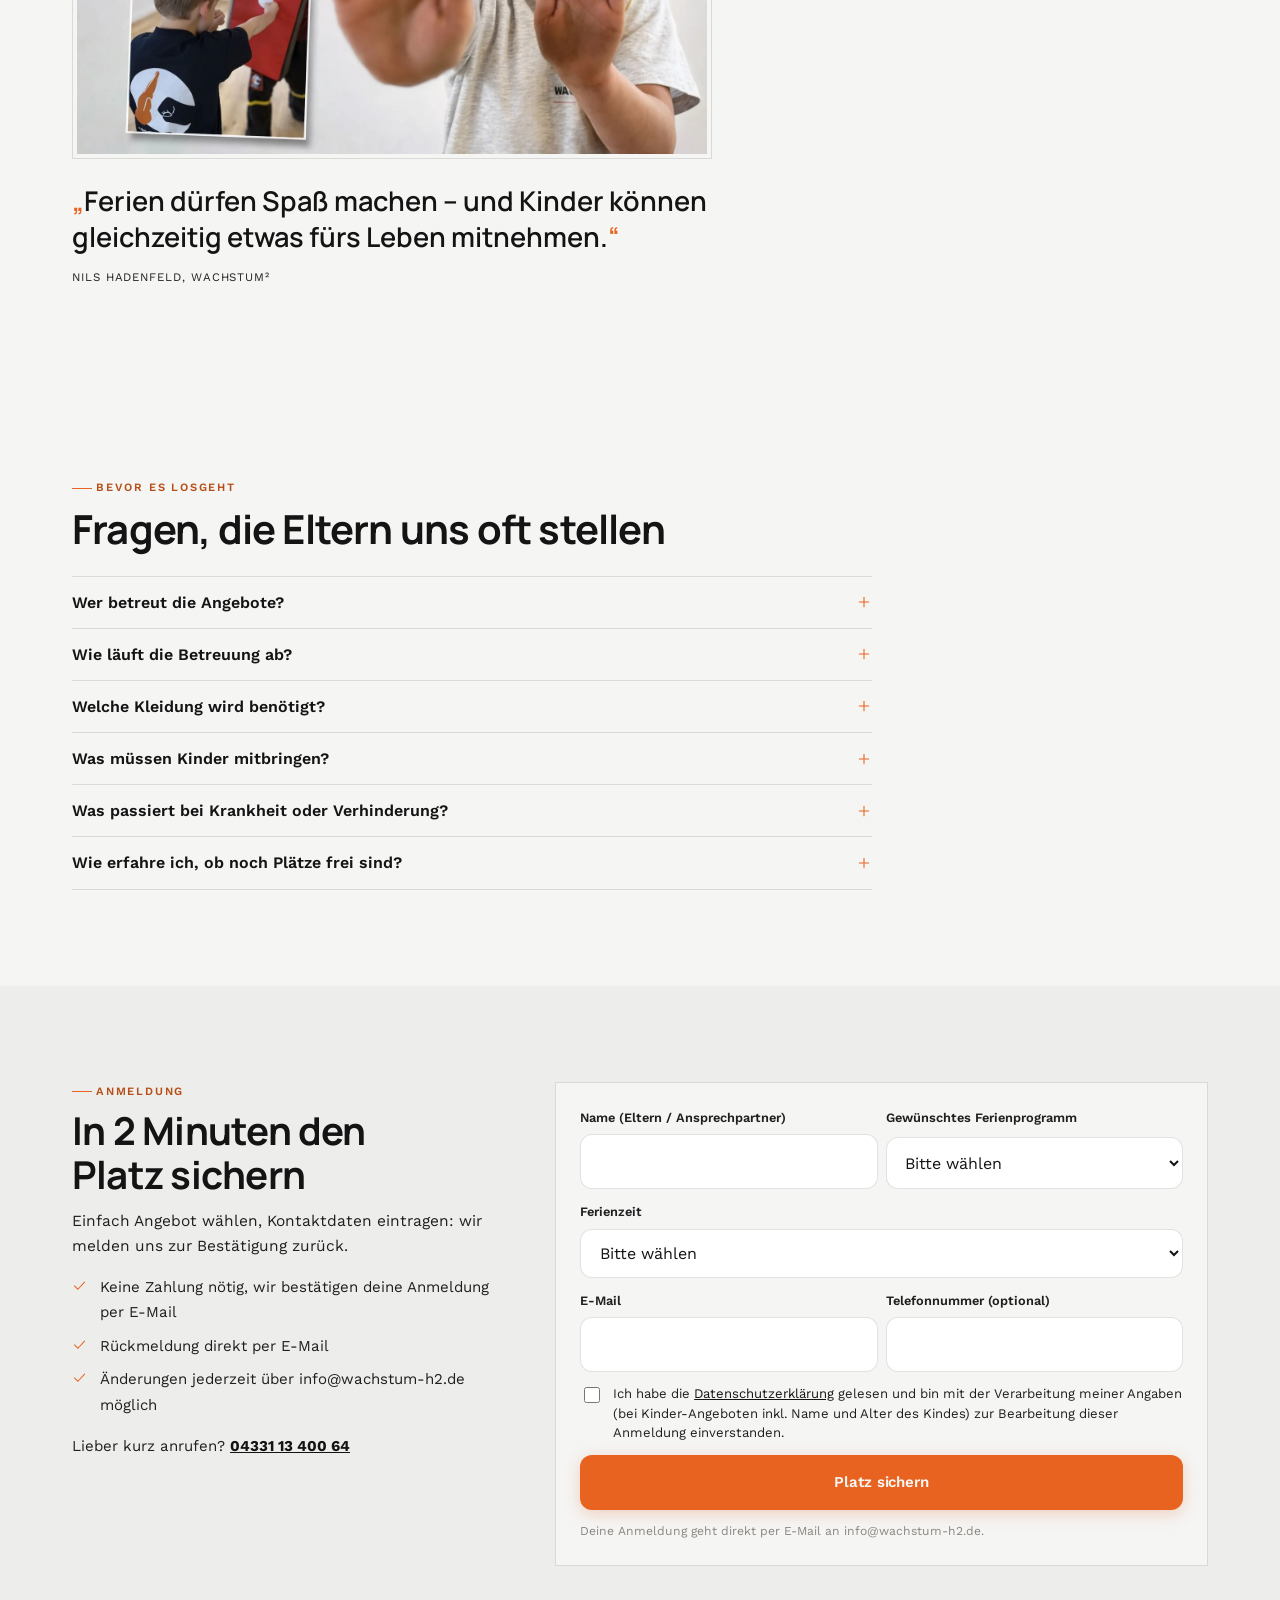
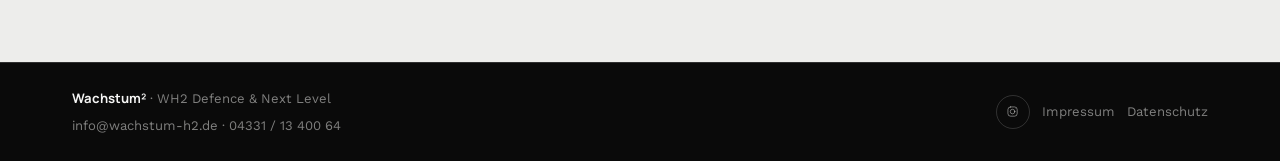
==== commit f9b3e79c: "Hero-Text zurueckgeholt (Info-Tiefe behalten, Groesse bleibt mobile-tauglich), echte Kampfkunst/Yoga" ====
--- a/ferienprogramm/index.html
+++ b/ferienprogramm/index.html
@@ -259,18 +259,32 @@
   .audience-pick .label{ font-weight:600; color:rgba(245,245,244,.6); font-size:.9rem; }
   .audience-row{ display:flex; flex-wrap:wrap; gap:var(--s2); }
   @media (max-width:640px){ .audience-row{ flex-wrap:nowrap; } .audience-btn{ flex:1; min-width:0; } }
+  /* ---- Große Line-Art-Illustration statt kleinem Icon: gibt den beiden
+     Wegweiser-Kacheln Charakter, Text bleibt unten links verankert. ---- */
   .audience-btn{
-    display:flex; align-items:center; gap:var(--s2);
-    padding:var(--s2) var(--s3);
+    position:relative; overflow:hidden;
+    display:flex; flex-direction:column; justify-content:flex-end; gap:2px;
+    min-height:132px;
+    padding:var(--s3);
     border:1px solid var(--line-dark);
     color:var(--paper);
     font-weight:600;
     text-align:left;
-    transition:border-color .2s ease, transform .3s var(--ease), gap .2s ease;
-  }
-  .audience-btn:hover{ border-color:var(--copper-light); gap:calc(var(--s2) + 4px); }
-  .audience-btn .icon{ color:var(--copper-light); }
-  .audience-btn .tag{ font-family:var(--font-mono); font-size:.66rem; letter-spacing:.1em; text-transform:uppercase; color:rgba(245,245,244,.5); display:block; margin-bottom:2px; }
+    transition:border-color .2s ease, transform .3s var(--ease);
+  }
+  .audience-btn:hover{ border-color:var(--copper-light); transform:translateY(-2px); }
+  .audience-btn strong{ font-weight:700; }
+  .audience-illustration{
+    position:absolute; top:-8px; right:-10px; z-index:0;
+    width:88px; height:88px;
+    stroke:var(--copper-light); stroke-width:1.3; fill:none;
+    stroke-linecap:round; stroke-linejoin:round;
+    opacity:.85;
+    transition:transform .35s var(--ease);
+  }
+  .audience-btn:hover .audience-illustration{ transform:scale(1.08) rotate(-3deg); }
+  .audience-btn .tag{ position:relative; z-index:1; font-family:var(--font-mono); font-size:.66rem; letter-spacing:.1em; text-transform:uppercase; color:rgba(245,245,244,.6); display:block; }
+  .audience-btn strong{ position:relative; z-index:1; }
 
   /* ---------- Schwebendes Glas-Badge: ein echter, geprüfter Fakt statt eines
      Countdowns ohne echten Anmeldeschluss-Anker. Frosted-Glass-Effekt in den
@@ -875,6 +889,9 @@
   <symbol id="i-sun" viewBox="0 0 24 24"><circle cx="12" cy="12" r="4.5"/><path d="M12 2.5v3M12 18.5v3M2.5 12h3M18.5 12h3M5 5l2 2M17 17l2 2M19 5l-2 2M7 17l-2 2"/></symbol>
   <symbol id="i-chevron" viewBox="0 0 24 24"><path d="M6 9l6 6 6-6"/></symbol>
   <symbol id="i-play" viewBox="0 0 24 24"><path d="M8 5.5v13l11-6.5Z"/></symbol>
+  <!-- Karate/Yoga: Tabler Icons (tabler.io/icons), MIT-Lizenz, unverändert übernommen -->
+  <symbol id="i-karate" viewBox="0 0 24 24"><path d="M3 9l4.5 1l3 2.5"/><path d="M13 21v-8l3 -5.5"/><path d="M8 4.5l4 2l4 1l4 3.5l-2 3.5"/><path d="M15.007 5a2 2 0 1 0 4 0a2 2 0 1 0 -4 0"/></symbol>
+  <symbol id="i-yoga" viewBox="0 0 24 24"><path d="M4 20h4l1.5 -3"/><path d="M17 20l-1 -5h-5l1 -7"/><path d="M4 10l4 -1l4 -1l4 1.5l4 1.5"/><path d="M10.007 5a2 2 0 1 0 4 0a2 2 0 1 0 -4 0"/></symbol>
 </svg>
 
 <!-- ============================================================ -->
@@ -889,35 +906,31 @@
   </div>
   <div class="wrap hero-inner">
     <span class="eyebrow">WH² Akademie · Büdelsdorf</span>
-    <h1>Ferienprogramm <span class="accent">2026/27</span></h1>
-    <p class="slogan">Kampfkunst &amp; Bewegung für die ganze Familie.</p>
+    <h1>Ferienprogramm für Kinder, Jugendliche <span class="accent">&amp; Erwachsene</span></h1>
+    <p class="slogan">Kampfkunst, Selbstbehauptung und Bewegung in kleinen Gruppen bei erfahrenen Trainern.</p>
+
+    <div class="hero-ctas">
+      <a href="#ferienauswahl" class="btn btn-primary" data-track="cta_hero_main">Ferienprogramm auswählen <svg class="icon"><use href="#i-arrow"/></svg></a>
+      <a href="#anmeldung" class="hero-cta-secondary">Direkt zur Anmeldung</a>
+    </div>
 
     <div class="hero-badge reveal">
       <svg class="icon"><use href="#i-check"/></svg>
       <span><strong>Ringen &amp; Raufen</strong> schon terminiert · 19. &amp; 21.10.</span>
     </div>
 
-    <div class="hero-ctas">
-      <a href="#ferienauswahl" class="btn btn-primary" data-track="cta_hero_main">Ferienprogramm auswählen <svg class="icon"><use href="#i-arrow"/></svg></a>
-      <a href="#anmeldung" class="hero-cta-secondary">Direkt zur Anmeldung</a>
-    </div>
-
     <div class="audience-pick">
       <span class="label">Was suchst du?</span>
       <div class="audience-row">
         <a href="#kinder" class="audience-btn" data-track="audience_kinder">
-          <svg class="icon icon-lg"><use href="#i-users"/></svg>
-          <span>
-            <span class="tag">Ferien-Angebote</span>
-            Für Kinder &amp; Jugendliche
-          </span>
+          <svg class="audience-illustration" aria-hidden="true"><use href="#i-karate"/></svg>
+          <span class="tag">Ferien-Angebote</span>
+          <strong>Für Kinder &amp; Jugendliche</strong>
         </a>
         <a href="#erwachsene" class="audience-btn" data-track="audience_erwachsene">
-          <svg class="icon icon-lg"><use href="#i-star"/></svg>
-          <span>
-            <span class="tag">Kurse &amp; Workshops</span>
-            Für Eltern &amp; Erwachsene
-          </span>
+          <svg class="audience-illustration" aria-hidden="true"><use href="#i-yoga"/></svg>
+          <span class="tag">Kurse &amp; Workshops</span>
+          <strong>Für Eltern &amp; Erwachsene</strong>
         </a>
       </div>
     </div>
